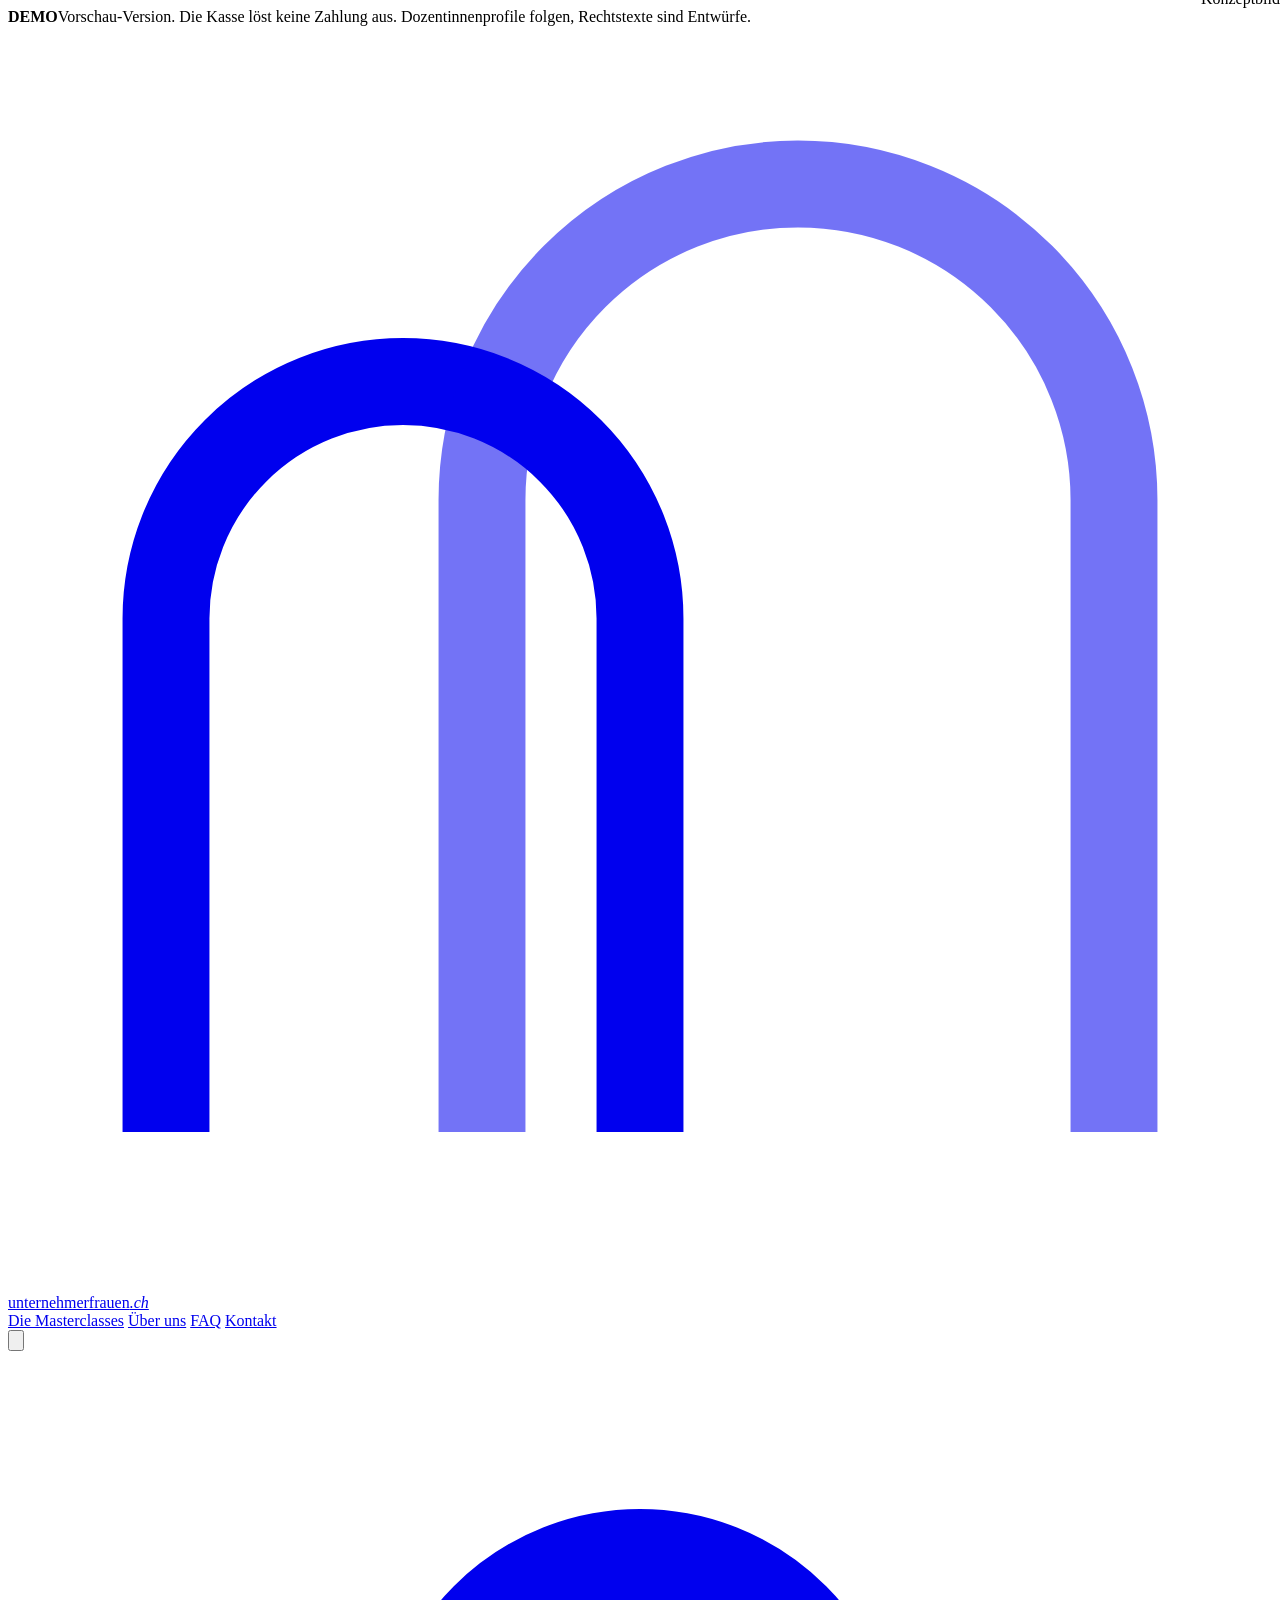
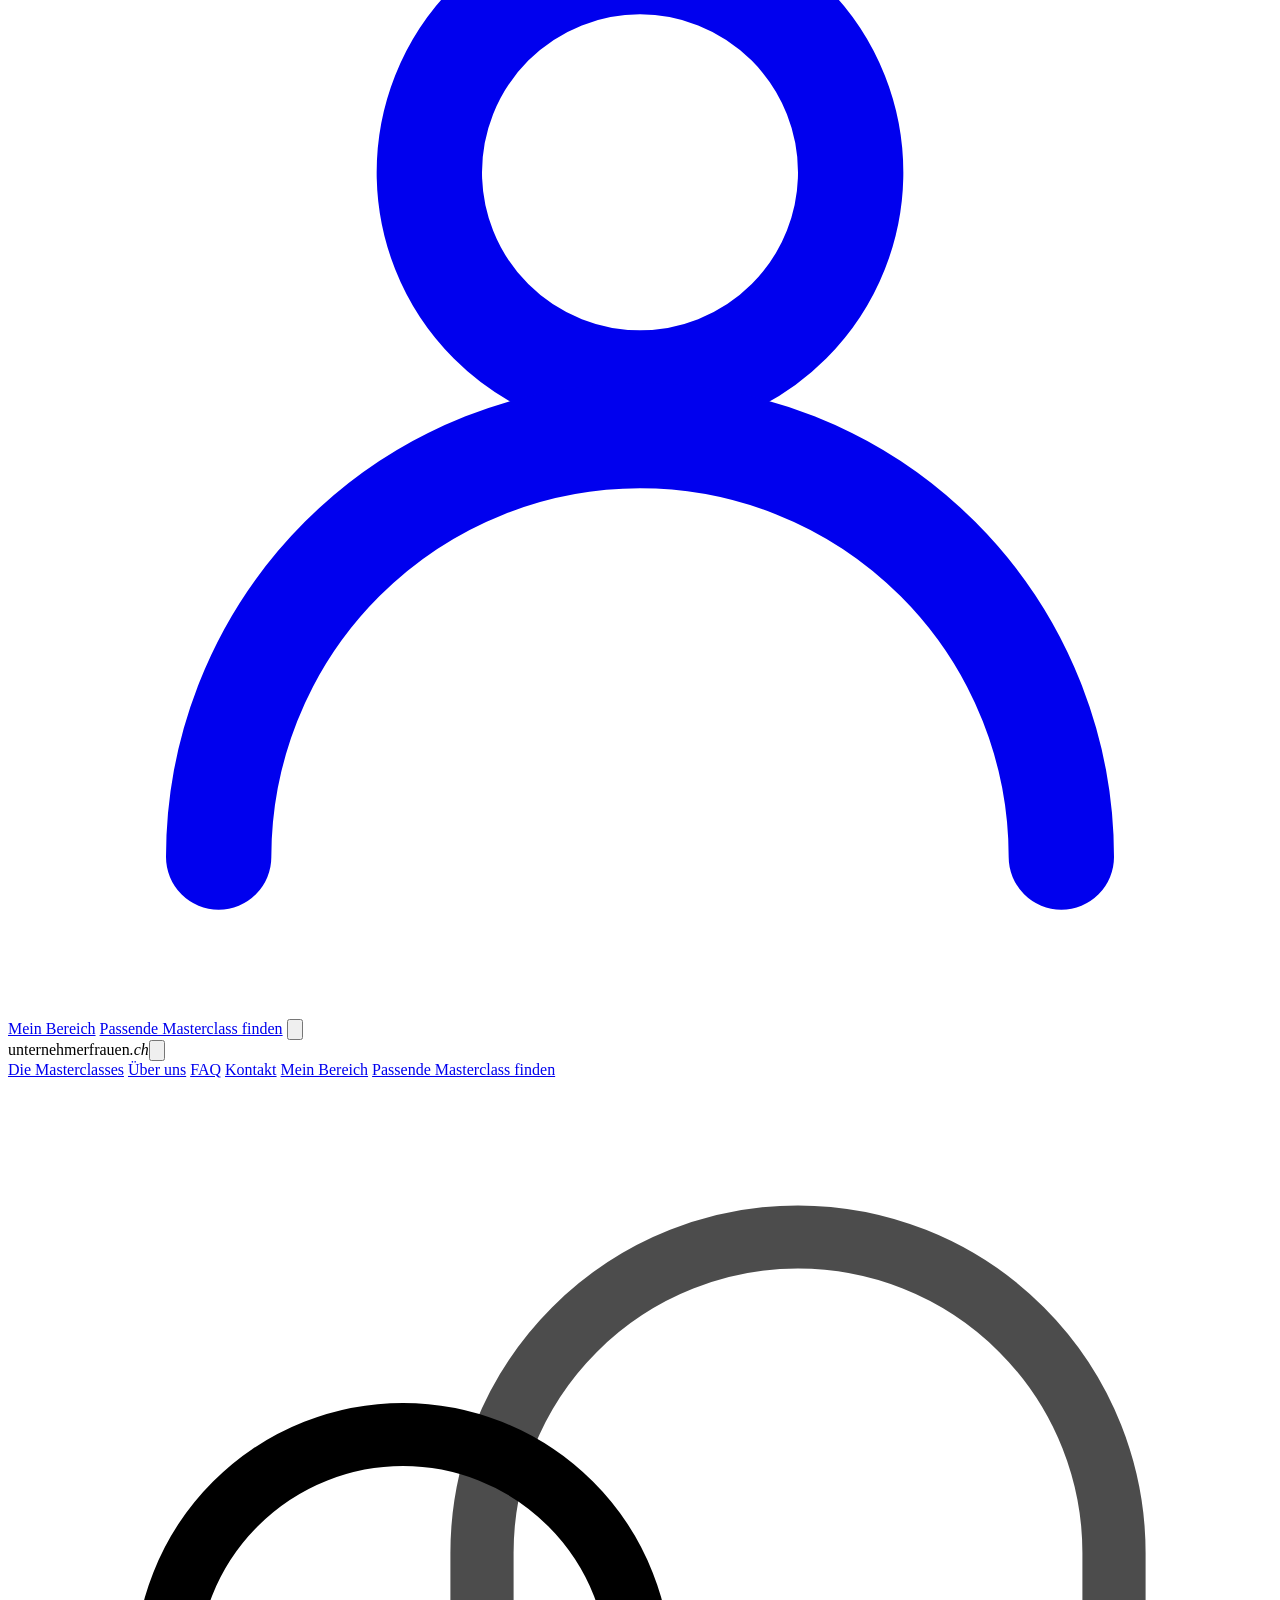
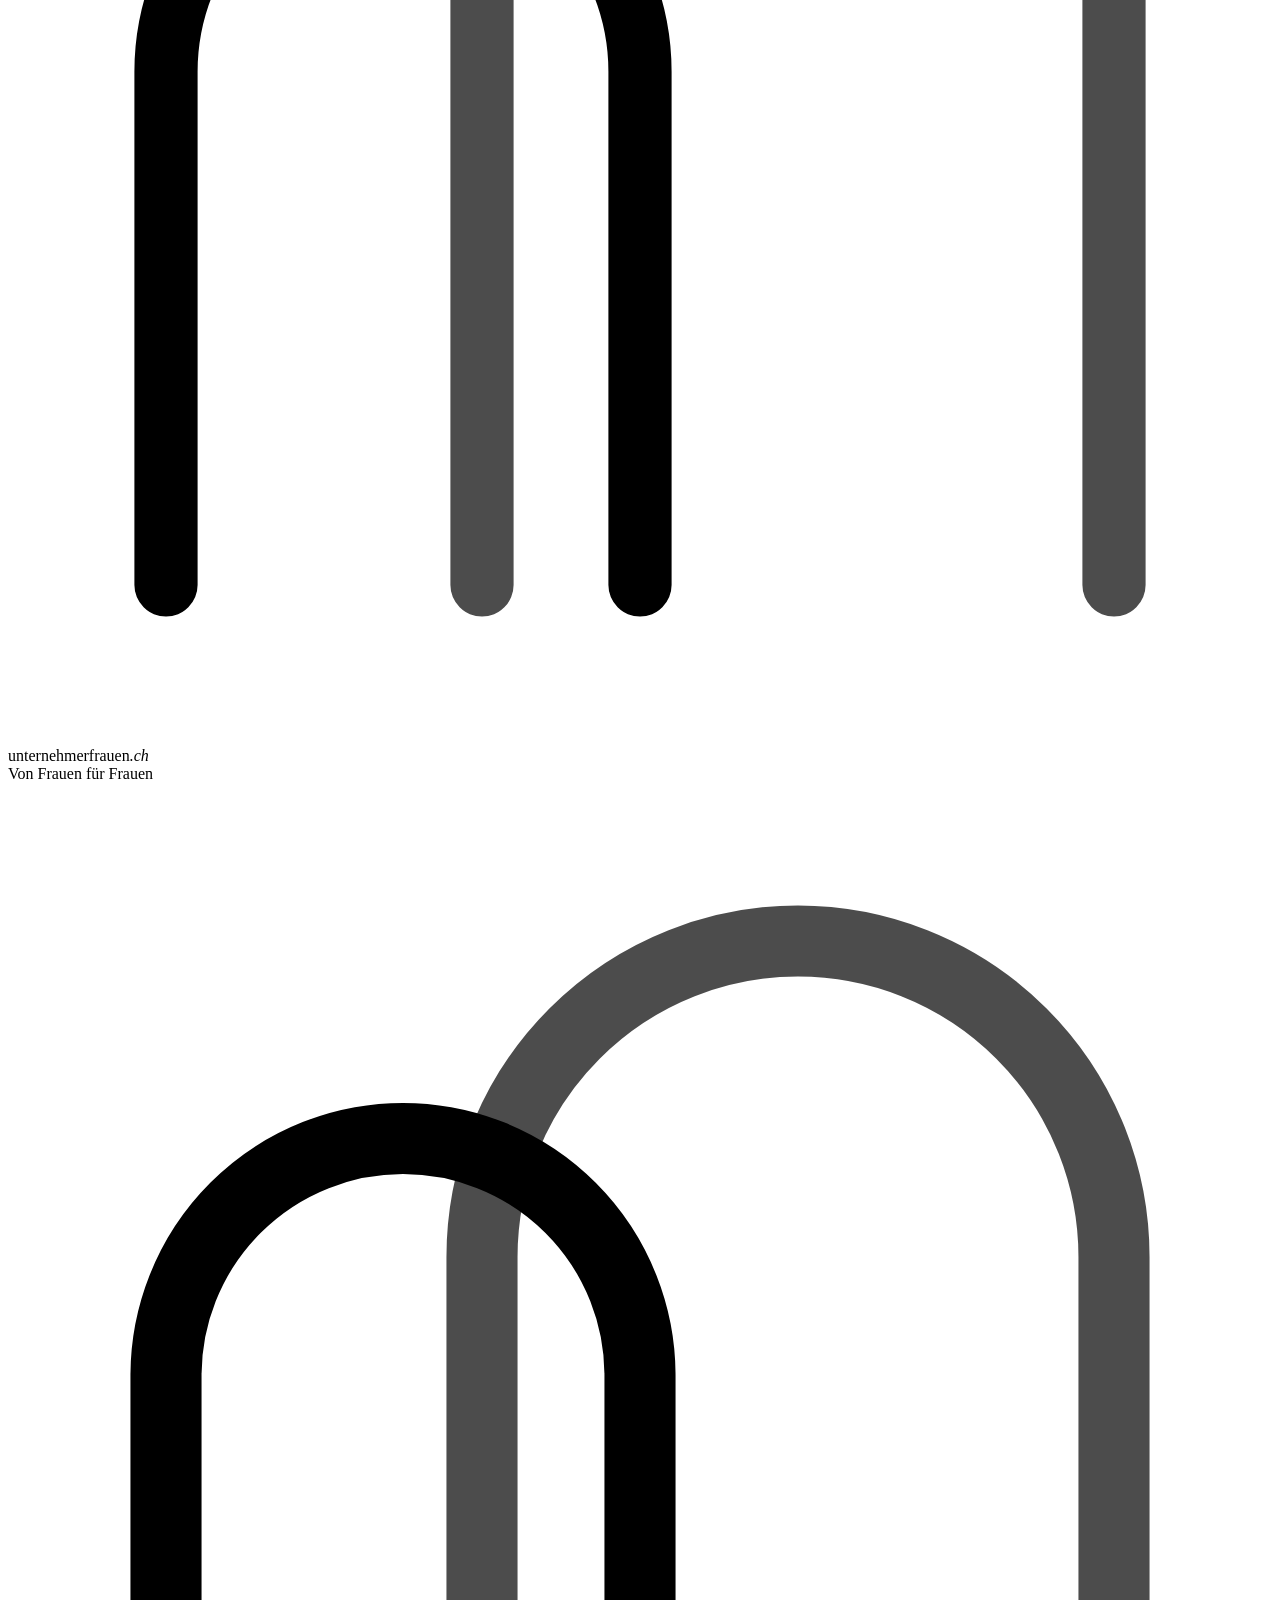
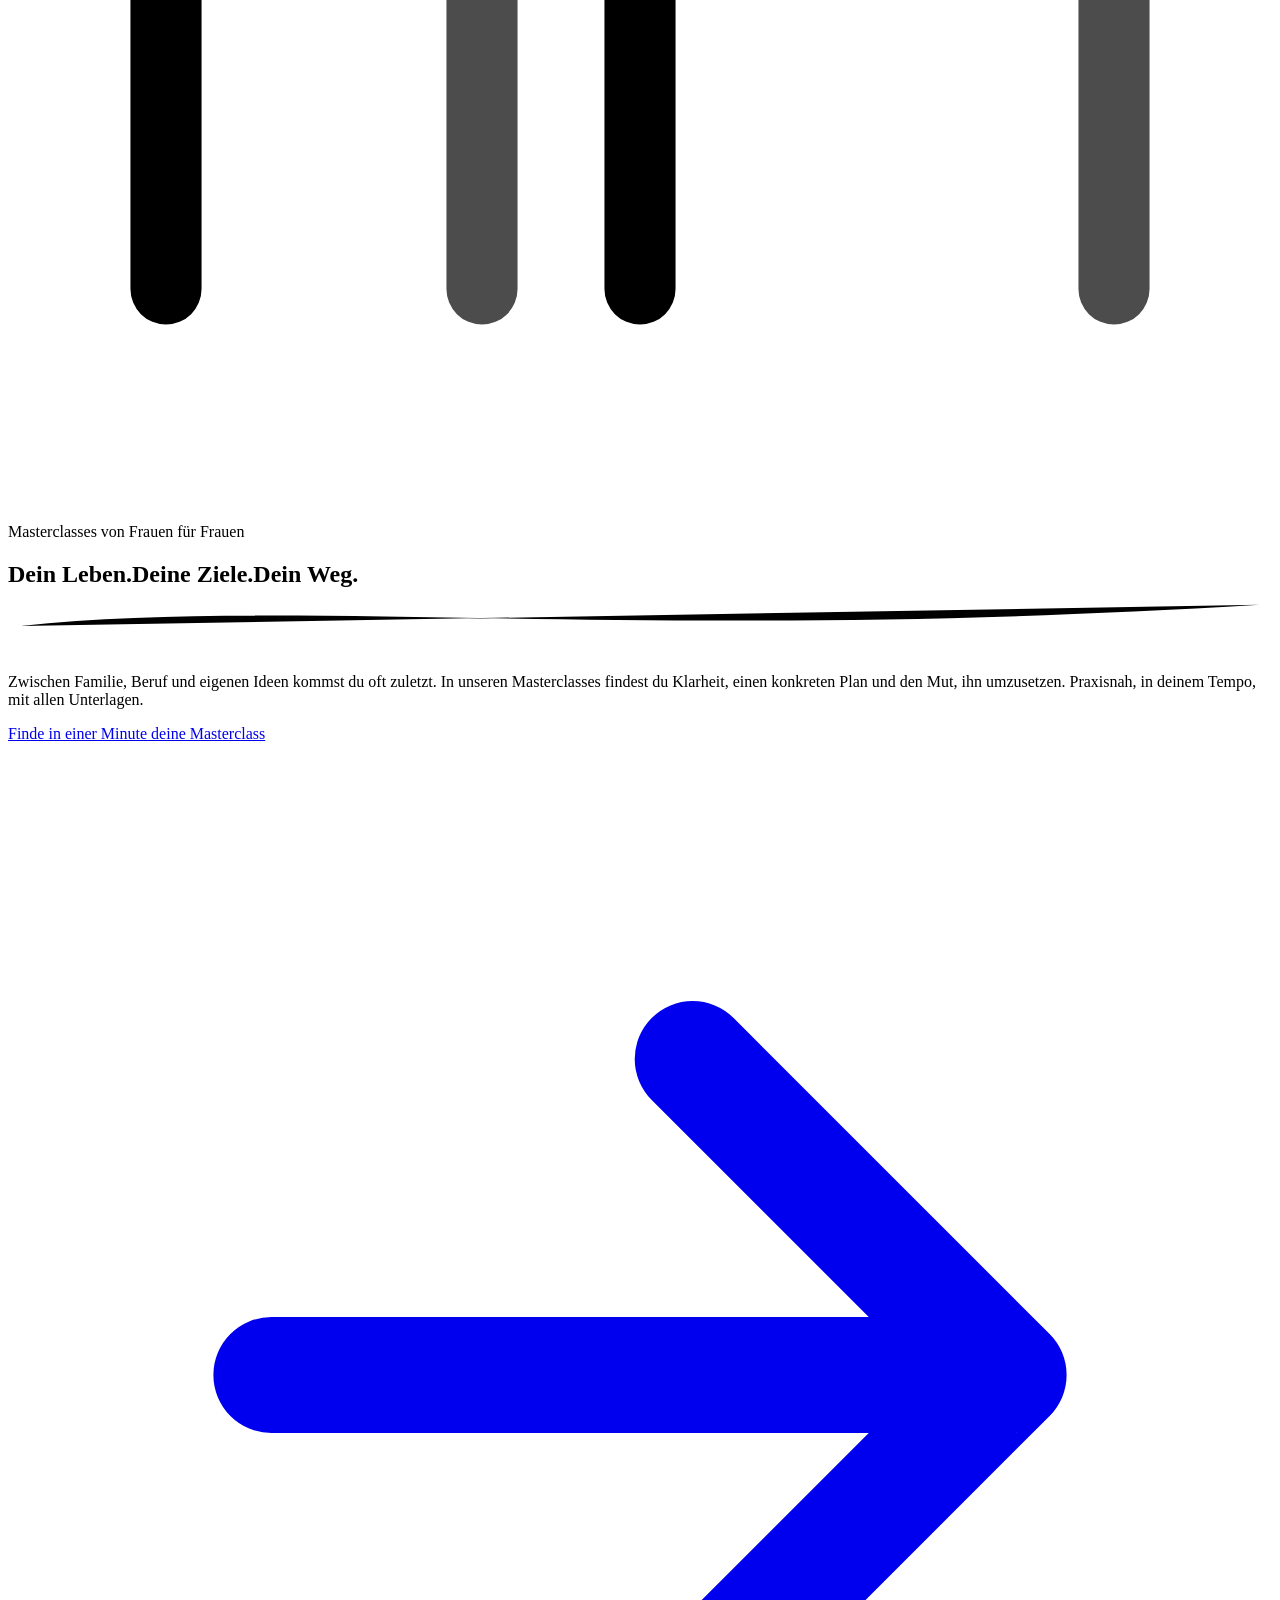
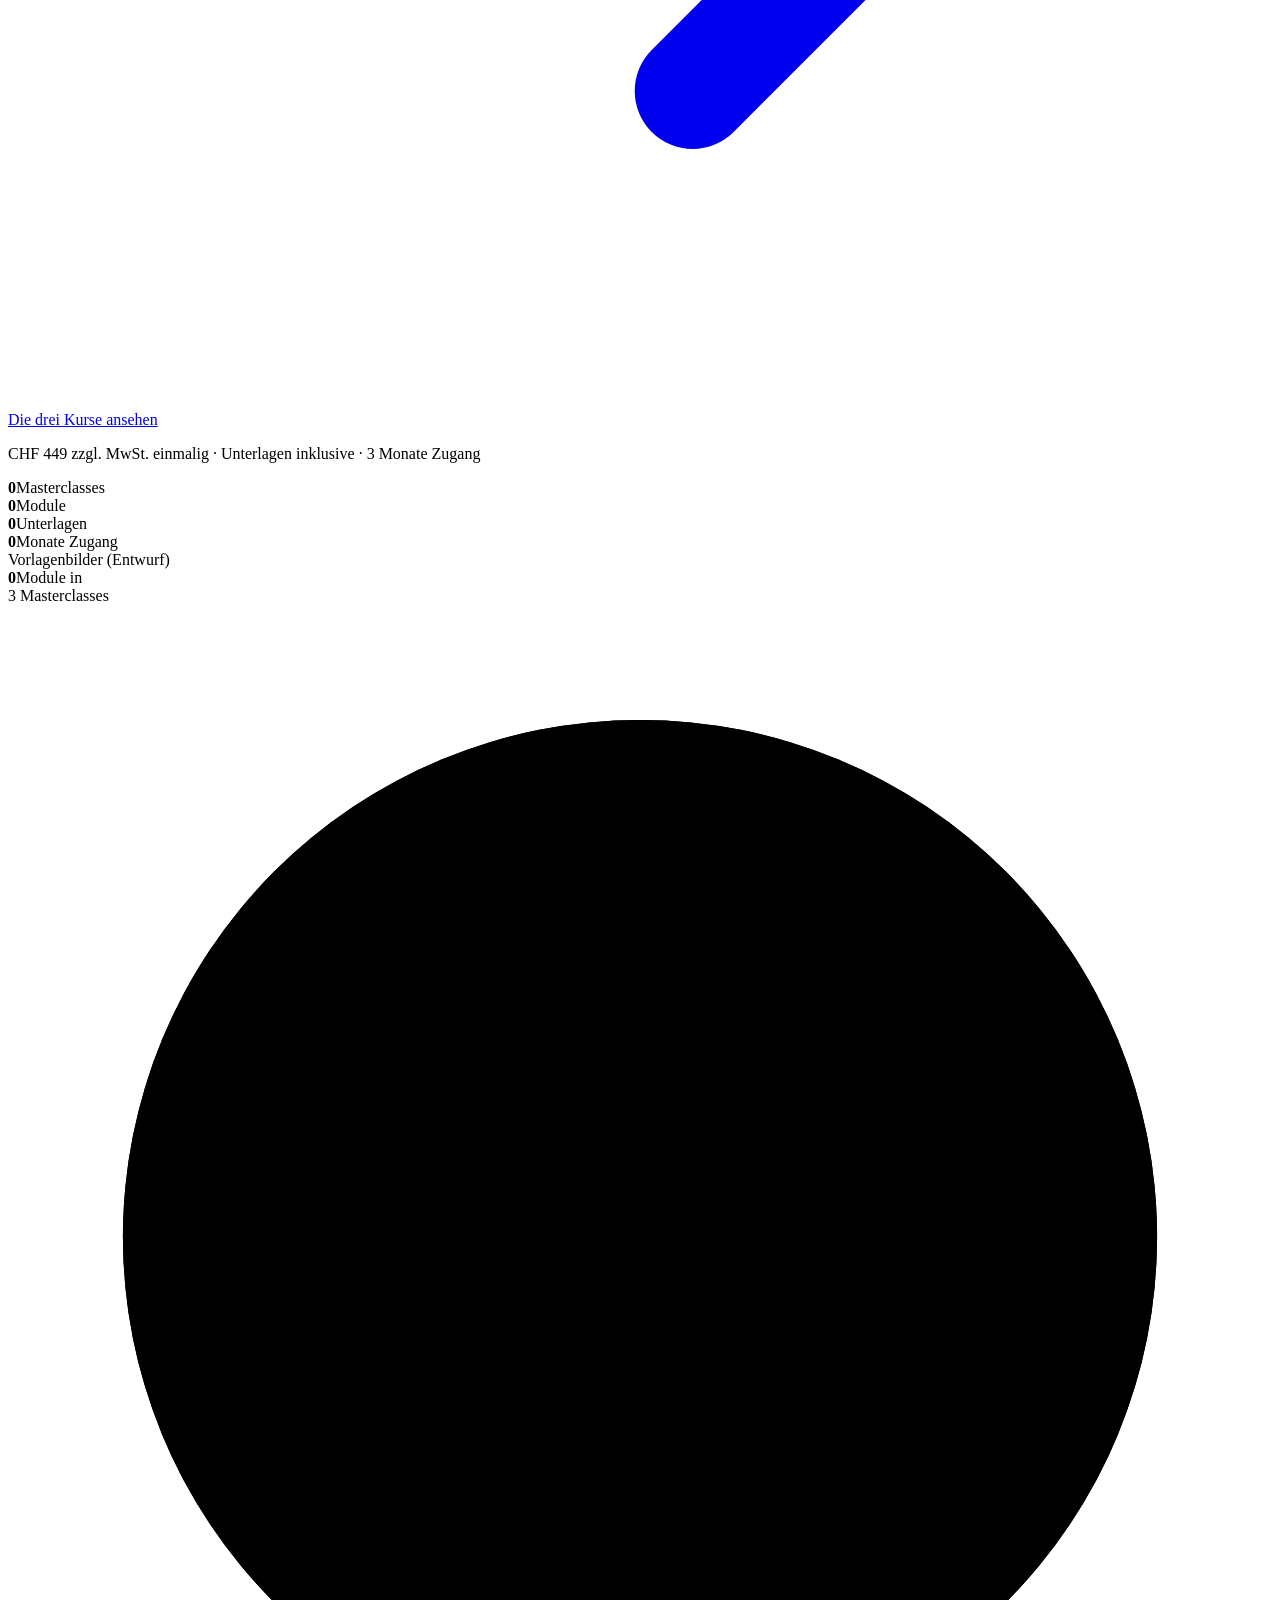
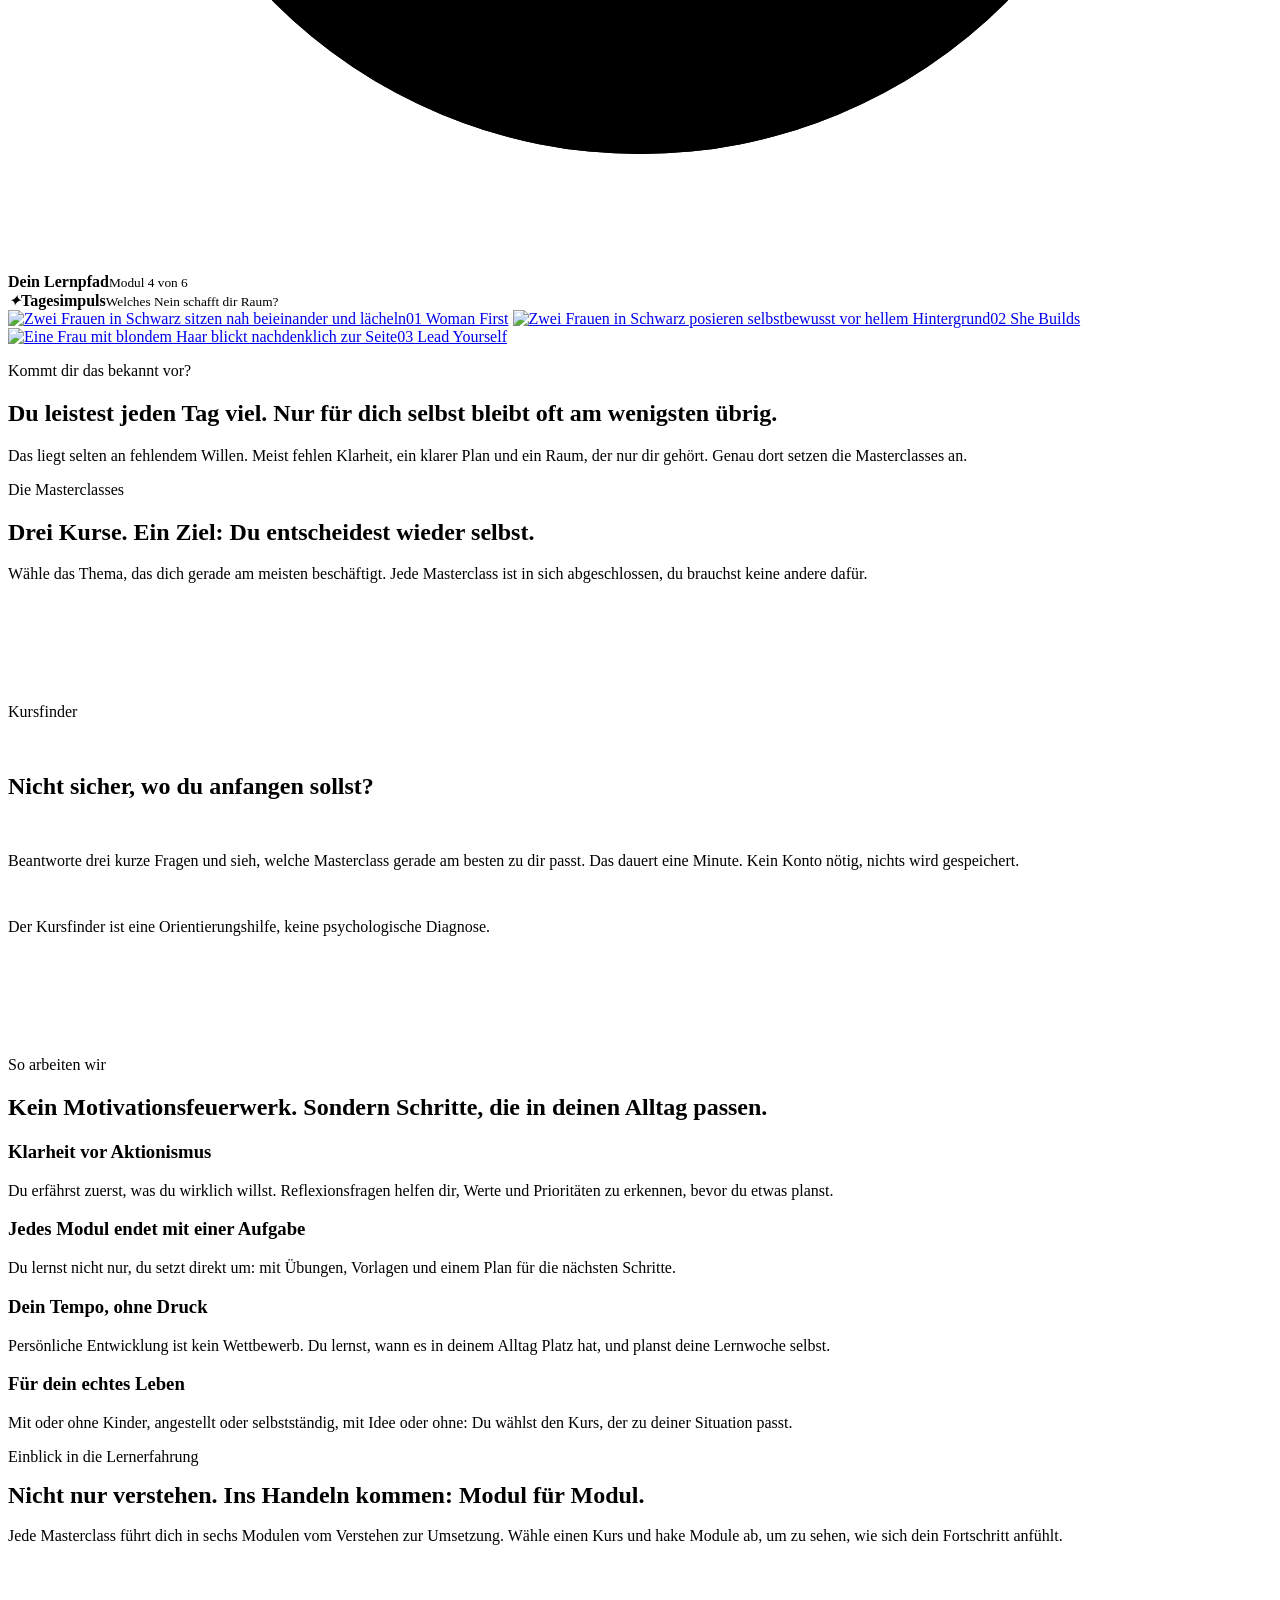
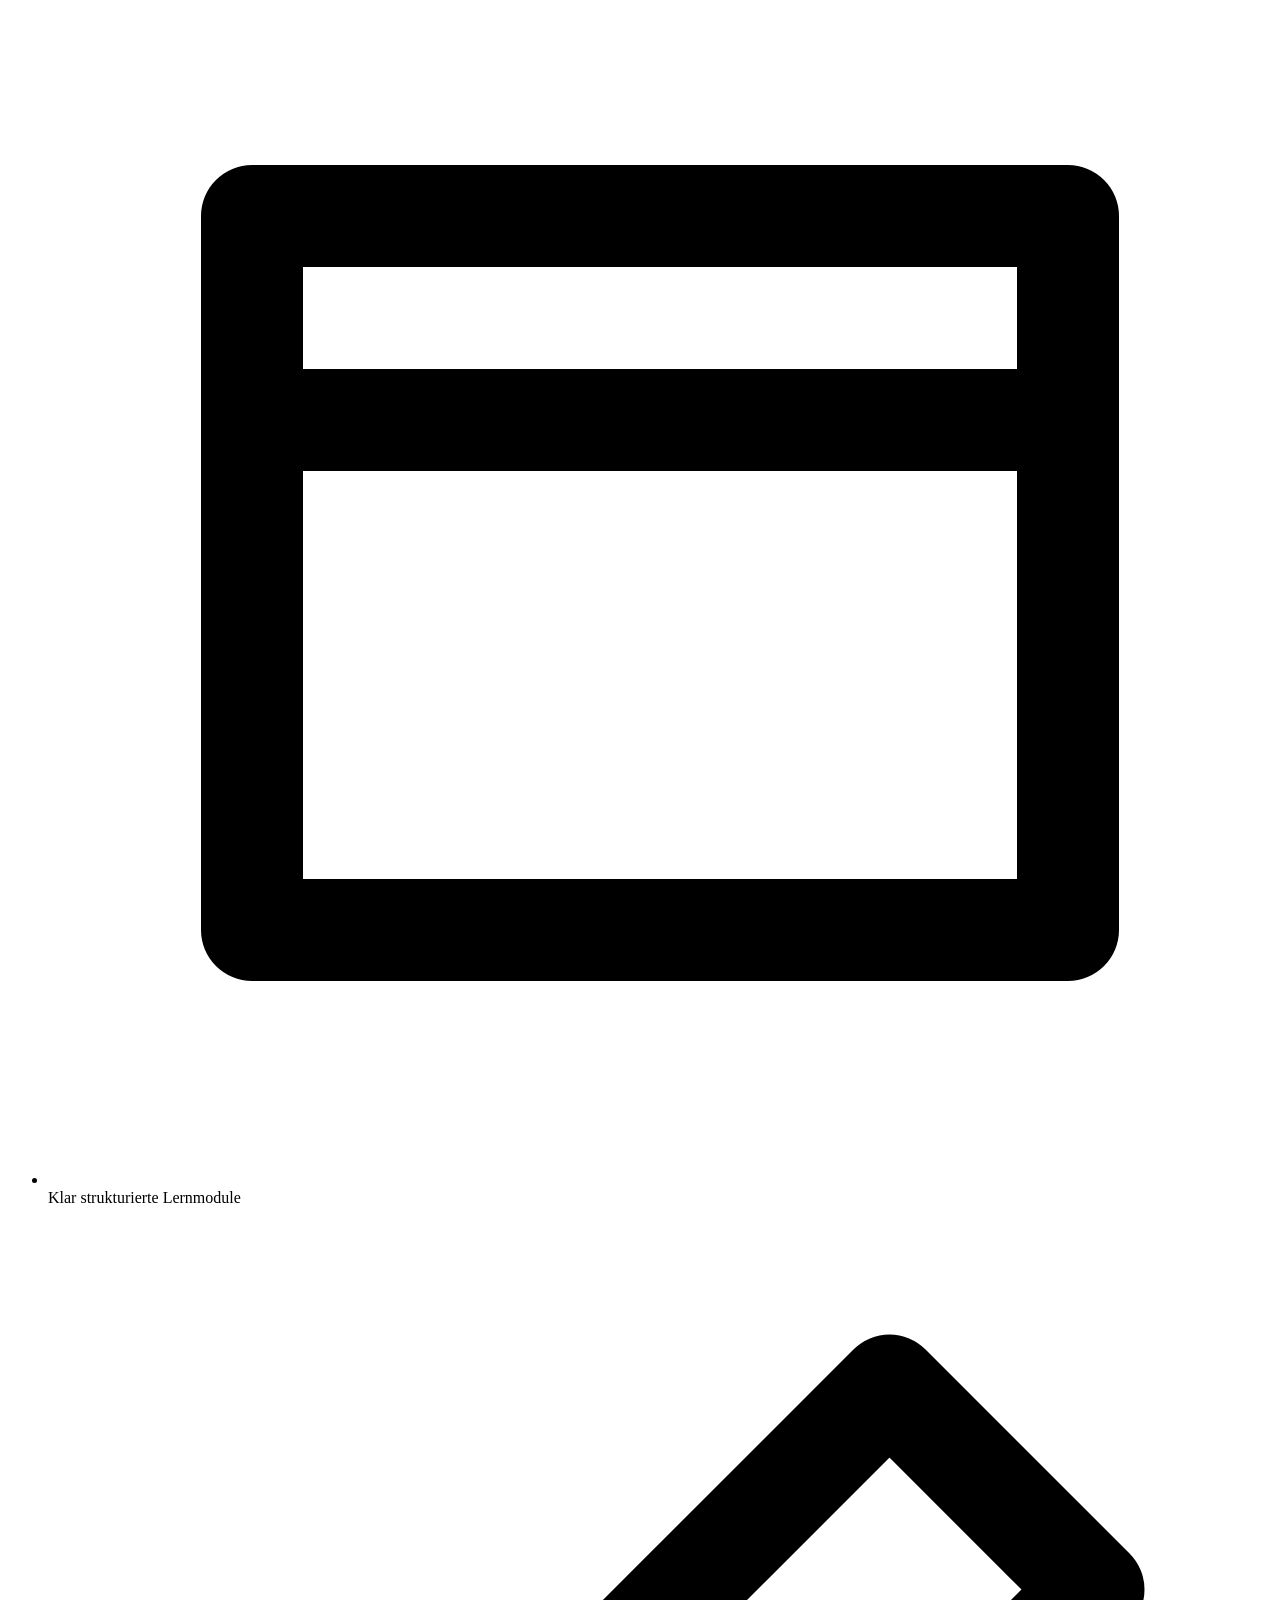
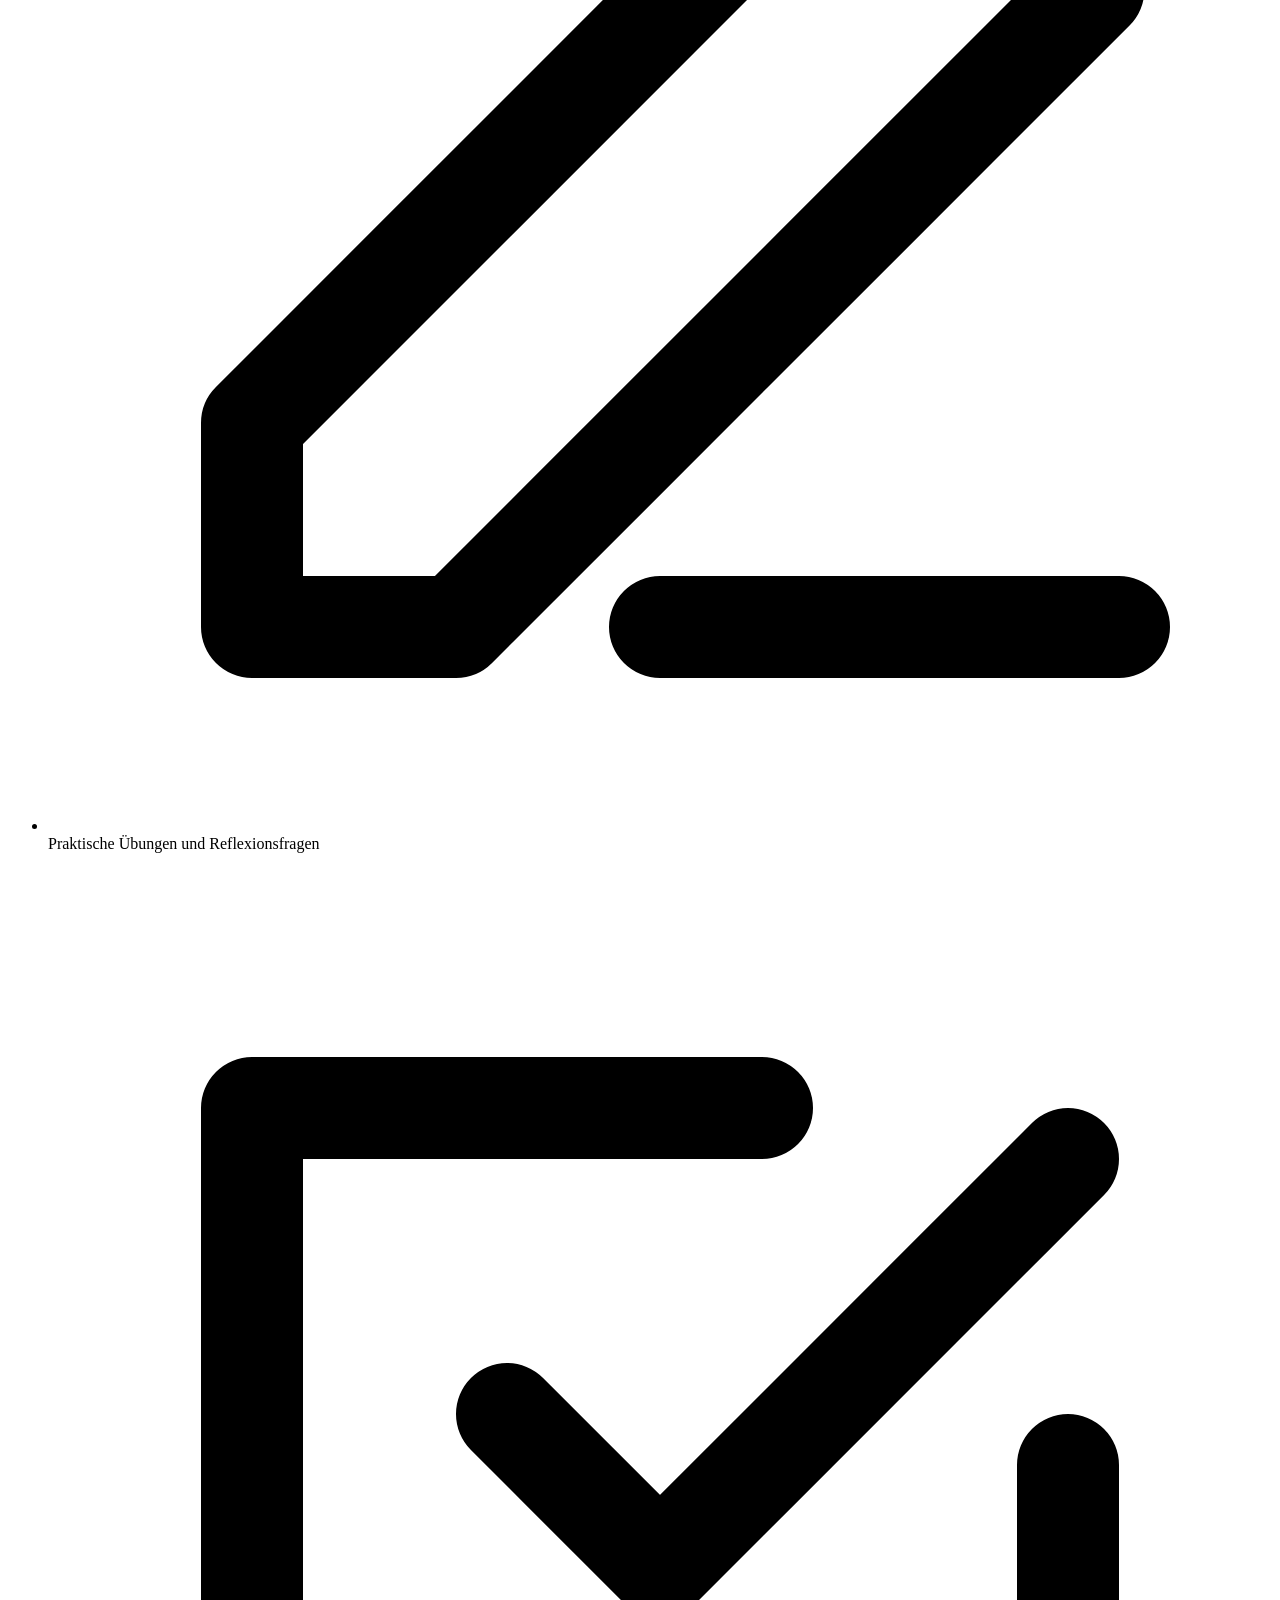
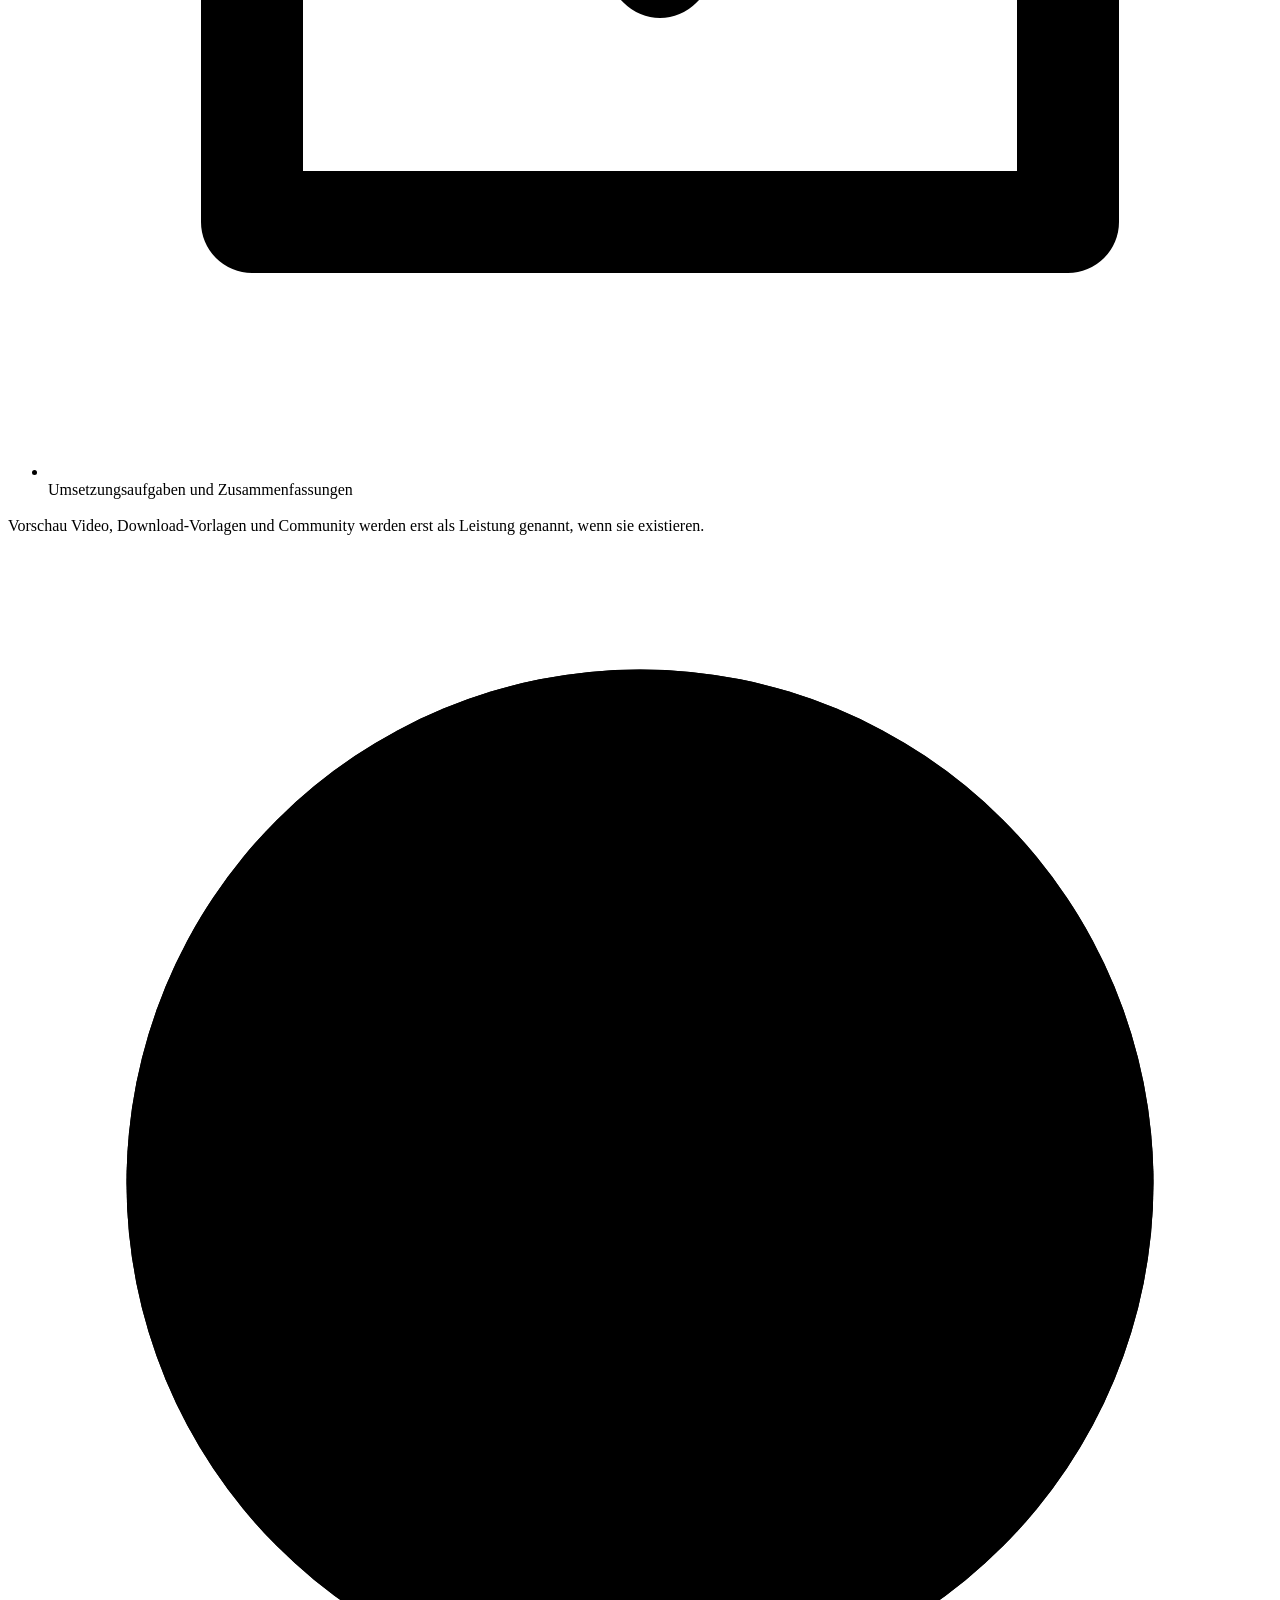
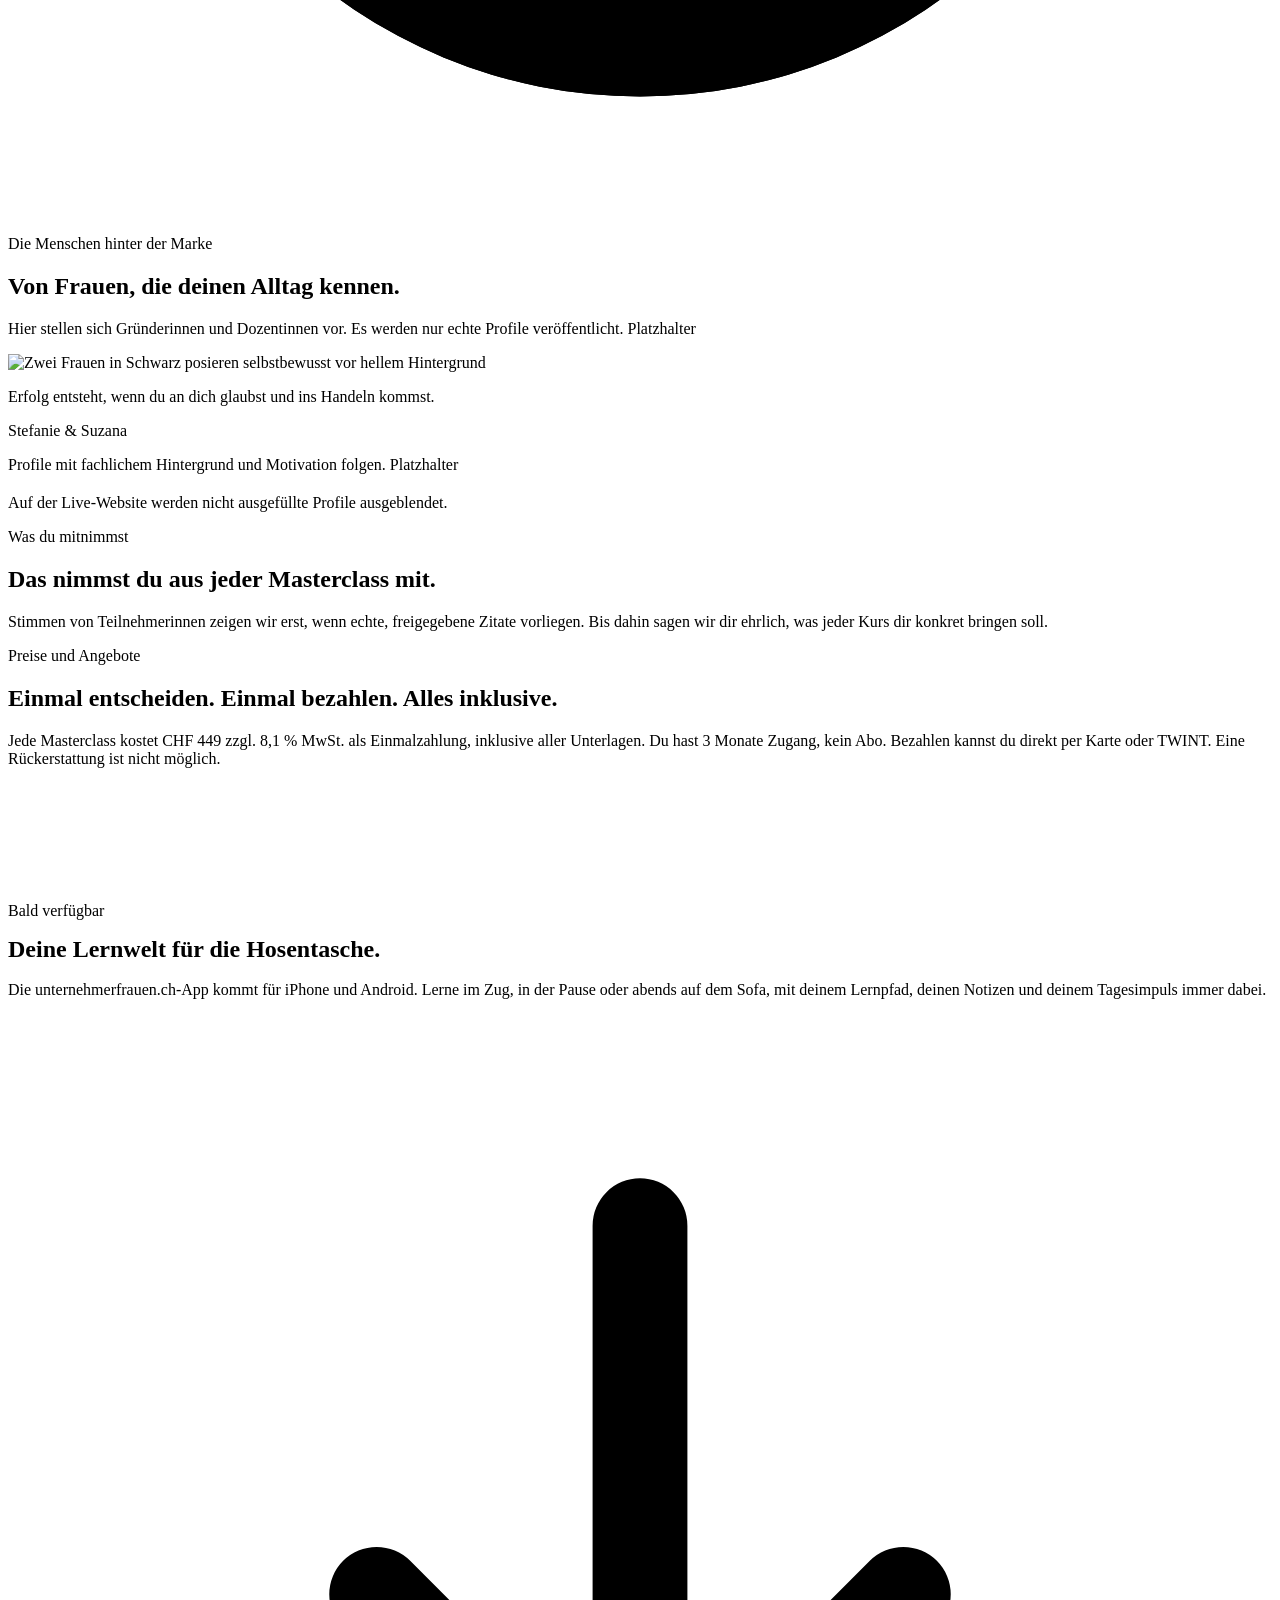
==== index.html @ 68c12780 "Add files via upload" ====
<!doctype html>
<html lang="de-CH">
<head>
<meta charset="utf-8">
<meta name="viewport" content="width=device-width,initial-scale=1,viewport-fit=cover">
<title>unternehmerfrauen.ch</title>
<meta name="description" content="Masterclasses von Frauen für Frauen: Woman First, She Builds und Lead Yourself. Klarheit, ein konkreter Plan und Umsetzung in deinem Tempo. CHF 449 zzgl. MwSt., inklusive Unterlagen.">
<link rel="canonical" href="https://unternehmerfrauen.ch/">
<meta property="og:type" content="website">
<meta property="og:locale" content="de_CH">
<meta property="og:title" content="unternehmerfrauen.ch: Masterclasses von Frauen für Frauen">
<meta property="og:description" content="Dein Leben. Deine Ziele. Dein Weg. Drei Masterclasses mit Übungen, Vorlagen und Lernplan.">
<meta property="og:url" content="https://unternehmerfrauen.ch/">
<meta name="theme-color" content="#0F3D35">
<link rel="icon" href="favicon.svg" type="image/svg+xml">
<link rel="preload" href="fonts/hanken-grotesk-latin-wght-normal.woff2" as="font" type="font/woff2" crossorigin>
<link rel="preload" href="fonts/playfair-display-latin-wght-normal.woff2" as="font" type="font/woff2" crossorigin>
<link rel="stylesheet" href="css/fonts.css">
<link rel="stylesheet" href="css/style.css">
</head>
<body>
<div class="progress" id="prog" aria-hidden="true"></div>
<div class="demo-bar"><div class="wrap"><b>DEMO</b><span>Vorschau-Version. Die Kasse löst keine Zahlung aus. Dozentinnenprofile folgen, Rechtstexte sind Entwürfe.</span></div></div>

<header class="top" id="top">
  <div class="wrap bar">
    <a class="logo" href="#" aria-label="unternehmerfrauen.ch, zur Startseite">
      <svg viewBox="0 0 32 32" fill="none" stroke="currentColor" stroke-width="2.2" aria-hidden="true"><path d="M4 28V15a6 6 0 0 1 12 0v13"/><path d="M12 28V12a8 8 0 0 1 16 0v16" opacity=".55"/></svg>
      <span class="wm2">unternehmerfrauen<i>.ch</i></span>
    </a>
    <nav class="main" aria-label="Hauptnavigation">
      <a href="#masterclasses">Die Masterclasses</a>
      <a href="#ueber-uns">Über uns</a>
      <a href="#faq">FAQ</a>
      <a href="#kontakt">Kontakt</a>
    </nav>
    <button class="icon-btn" id="themeBtn" type="button" aria-label="Farbschema wechseln"><svg viewBox="0 0 24 24" fill="none" stroke="currentColor" stroke-width="2" stroke-linecap="round"><path d="M21 12.8A9 9 0 1 1 11.2 3a7 7 0 0 0 9.8 9.8z"/></svg></button>
    <a class="btn ghost sm dash-link" href="#dashboard" aria-label="Mein Bereich, zum Dashboard"><svg viewBox="0 0 24 24" fill="none" stroke="currentColor" stroke-width="2" stroke-linecap="round" stroke-linejoin="round" aria-hidden="true"><circle cx="12" cy="8" r="4"/><path d="M4 21a8 8 0 0 1 16 0"/></svg><span>Mein Bereich</span></a>
    <a class="btn sm cta-head" href="#kursfinder" data-track="header_cta_click">Passende Masterclass finden</a>
    <button class="icon-btn burger" id="burger" type="button" aria-label="Menü öffnen" aria-expanded="false" aria-controls="drawer"><svg viewBox="0 0 24 24" fill="none" stroke="currentColor" stroke-width="2" stroke-linecap="round"><path d="M4 8h16M4 16h16"/></svg></button>
  </div>
</header>

<div class="drawer" id="drawer" role="dialog" aria-modal="true" aria-label="Menü">
  <div class="row"><span class="logo" style="margin:0"><span class="wm2">unternehmerfrauen<i>.ch</i></span></span><button class="icon-btn" id="closeDrawer" type="button" aria-label="Menü schliessen"><svg viewBox="0 0 24 24" fill="none" stroke="currentColor" stroke-width="2" stroke-linecap="round"><path d="M6 6l12 12M18 6L6 18"/></svg></button></div>
  <a class="l" href="#masterclasses">Die Masterclasses</a>
  <a class="l" href="#ueber-uns">Über uns</a>
  <a class="l" href="#faq">FAQ</a>
  <a class="l" href="#kontakt">Kontakt</a>
  <a class="l" href="#dashboard">Mein Bereich</a>
  <a class="btn" style="margin-top:20px" href="#kursfinder">Passende Masterclass finden</a>
</div>

<div class="intro" id="intro" aria-hidden="true"><div class="ib"><svg viewBox="0 0 32 32" fill="none" stroke="currentColor" stroke-width="1.6" stroke-linecap="round"><path d="M4 28V15a6 6 0 0 1 12 0v13"/><path d="M12 28V12a8 8 0 0 1 16 0v16" opacity=".7"/></svg><div class="wm">unternehmerfrauen<i>.ch</i></div><div class="ln"></div><div class="sub">Von Frauen für Frauen</div></div></div>
<script src="js/boot.js"></script>
<div class="curtain rst" id="curtain" aria-hidden="true"><svg viewBox="0 0 32 32" fill="none" stroke="currentColor" stroke-width="1.8" stroke-linecap="round"><path d="M4 28V15a6 6 0 0 1 12 0v13"/><path d="M12 28V12a8 8 0 0 1 16 0v16" opacity=".7"/></svg></div>
<main id="home">
  <section id="phead" hidden style="padding-block:clamp(28px,5vw,56px) 0"><div class="wrap"><p class="crumbs"><a href="#">Start</a> / <span id="pheadC"></span></p><h1 id="pheadT" class="phh"></h1><p class="lead" id="pheadL" style="margin-top:18px"></p></div></section>
  <section class="hero" style="padding-block-start:clamp(24px,5vw,56px)">
    <div class="blob b1"></div><div class="blob b2"></div>
    <div class="wrap hero-grid">
      <div>
        <p class="eyebrow fade">Masterclasses von Frauen für Frauen</p>
        <h1><span class="ln"><span>Dein Leben.</span></span><span class="ln"><span>Deine Ziele.</span></span><span class="ln"><span>Dein Weg.<svg class="uline" viewBox="0 0 300 14" preserveAspectRatio="none" aria-hidden="true"><path d="M3 9C70 2 150 13 297 4"/></svg></span></span></h1>
        <p class="lead fade d2">Zwischen Familie, Beruf und eigenen Ideen kommst du oft zuletzt. In unseren Masterclasses findest du Klarheit, einen konkreten Plan und den Mut, ihn umzusetzen. Praxisnah, in deinem Tempo, mit allen Unterlagen.</p>
        <div class="cta-row fade d2">
          <a class="btn" href="#kursfinder" data-track="hero_cta_click">Finde in einer Minute deine Masterclass <svg viewBox="0 0 24 24" fill="none" stroke="currentColor" stroke-width="2.2" stroke-linecap="round" stroke-linejoin="round"><path d="M5 12h14M13 6l6 6-6 6"/></svg></a>
          <a class="btn ghost" href="#masterclasses">Die drei Kurse ansehen</a>
        </div>
        <p class="trust fade d2"><i></i>CHF 449 zzgl. MwSt. einmalig · Unterlagen inklusive · 3 Monate Zugang</p>
        <div class="hstats fade d3" id="hstats" role="list"><div role="listitem"><b data-hs="c">0</b><span>Masterclasses</span></div><div role="listitem"><b data-hs="m">0</b><span>Module</span></div><div role="listitem"><b data-hs="u">0</b><span>Unterlagen</span></div><div role="listitem"><b data-hs="z">0</b><span>Monate Zugang</span></div></div>
      </div>
      <div class="hcs" role="group" aria-label="Die drei Masterclasses">
        <span class="ph hnote">Vorlagenbilder (Entwurf)</span>
        <div class="hchip c1" aria-hidden="true"><b data-hc="mods">0</b><span>Module in<br>3 Masterclasses</span></div>
        <div class="hchip c2" aria-hidden="true"><svg viewBox="0 0 44 44"><circle class="bg" cx="22" cy="22" r="18"/><circle class="fg" cx="22" cy="22" r="18"/></svg><span><b>Dein Lernpfad</b><small>Modul 4 von 6</small></span></div>
        <div class="hchip c3" aria-hidden="true"><i>✦</i><span><b>Tagesimpuls</b><small>Welches Nein schafft dir Raum?</small></span></div>
        <a class="hc h1c float" href="#woman-first" data-par=".05"><img data-img="p.photo" alt="Zwei Frauen in Schwarz sitzen nah beieinander und lächeln" width="505" height="308"><span class="lab">01 Woman First</span></a>
        <a class="hc h2c float" href="#she-builds" data-par=".1"><img data-img="b.photo" alt="Zwei Frauen in Schwarz posieren selbstbewusst vor hellem Hintergrund" width="612" height="488"><span class="lab">02 She Builds</span></a>
        <a class="hc h3c float" href="#lead-yourself" data-par=".02"><img data-img="a.photo" alt="Eine Frau mit blondem Haar blickt nachdenklich zur Seite" width="345" height="400"><span class="lab">03 Lead Yourself</span></a>
      </div>
    </div>
  </section>

  <section class="alt" id="erkennen">
    <div class="wrap">
      <div class="sec-head rv"><p class="eyebrow">Kommt dir das bekannt vor?</p><h2 class="h2">Du leistest jeden Tag viel. Nur für dich selbst bleibt oft am wenigsten übrig.</h2><p class="lead">Das liegt selten an fehlendem Willen. Meist fehlen Klarheit, ein klarer Plan und ein Raum, der nur dir gehört. Genau dort setzen die Masterclasses an.</p></div>
      <div class="grid3 recog" id="recog"></div>
    </div>
  </section>

  <section id="masterclasses">
    <div class="wrap">
      <div class="sec-head rv"><p class="eyebrow">Die Masterclasses</p><h2 class="h2">Drei Kurse. Ein Ziel: Du entscheidest wieder selbst.</h2><p class="lead">Wähle das Thema, das dich gerade am meisten beschäftigt. Jede Masterclass ist in sich abgeschlossen, du brauchst keine andere dafür.</p></div>
      <div class="grid3" id="courseGrid"></div>
    </div>
  </section>

  <section class="alt" id="kursfinder" style="padding-block:clamp(40px,7vw,88px)">
    <div class="wrap">
      <div class="finder rv">
        <div style="display:grid;gap:16px;align-content:start">
          <p class="eyebrow">Kursfinder</p>
          <h2 class="h2">Nicht sicher, wo du anfangen sollst?</h2>
          <p class="lead">Beantworte drei kurze Fragen und sieh, welche Masterclass gerade am besten zu dir passt. Das dauert eine Minute. Kein Konto nötig, nichts wird gespeichert.</p>
          <p class="small-note">Der Kursfinder ist eine Orientierungshilfe, keine psychologische Diagnose.</p>
        </div>
        <div class="fbox" id="fbox" aria-live="polite"></div>
      </div>
    </div>
  </section>

  <section id="warum">
    <div class="wrap">
      <div class="sec-head rv"><p class="eyebrow">So arbeiten wir</p><h2 class="h2">Kein Motivationsfeuerwerk. Sondern Schritte, die in deinen Alltag passen.</h2></div>
      <div class="p4">
        <div class="pr rv" style="--i:0"><span class="k"></span><h3>Klarheit vor Aktionismus</h3><p>Du erfährst zuerst, was du wirklich willst. Reflexionsfragen helfen dir, Werte und Prioritäten zu erkennen, bevor du etwas planst.</p></div>
        <div class="pr rv" style="--i:1"><span class="k"></span><h3>Jedes Modul endet mit einer Aufgabe</h3><p>Du lernst nicht nur, du setzt direkt um: mit Übungen, Vorlagen und einem Plan für die nächsten Schritte.</p></div>
        <div class="pr rv" style="--i:2"><span class="k"></span><h3>Dein Tempo, ohne Druck</h3><p>Persönliche Entwicklung ist kein Wettbewerb. Du lernst, wann es in deinem Alltag Platz hat, und planst deine Lernwoche selbst.</p></div>
        <div class="pr rv" style="--i:3"><span class="k"></span><h3>Für dein echtes Leben</h3><p>Mit oder ohne Kinder, angestellt oder selbstständig, mit Idee oder ohne: Du wählst den Kurs, der zu deiner Situation passt.</p></div>
      </div>
    </div>
  </section>

  <section class="alt" id="lernen">
    <div class="wrap lp">
      <div class="rv">
        <p class="eyebrow">Einblick in die Lernerfahrung</p>
        <h2 class="h2" style="margin:14px 0 18px">Nicht nur verstehen. Ins Handeln kommen: Modul für Modul.</h2>
        <p class="lead">Jede Masterclass führt dich in sechs Modulen vom Verstehen zur Umsetzung. Wähle einen Kurs und hake Module ab, um zu sehen, wie sich dein Fortschritt anfühlt.</p>
        <ul class="formats">
          <li><svg viewBox="0 0 24 24" fill="none" stroke="currentColor" stroke-width="2" stroke-linecap="round" stroke-linejoin="round"><path d="M4 5h16v14H4zM4 9h16"/></svg>Klar strukturierte Lernmodule</li>
          <li><svg viewBox="0 0 24 24" fill="none" stroke="currentColor" stroke-width="2" stroke-linecap="round" stroke-linejoin="round"><path d="M12 20h9M16.5 3.5l4 4L8 20H4v-4z"/></svg>Praktische Übungen und Reflexionsfragen</li>
          <li><svg viewBox="0 0 24 24" fill="none" stroke="currentColor" stroke-width="2" stroke-linecap="round" stroke-linejoin="round"><path d="M9 11l3 3 8-8M20 12v7H4V5h10"/></svg>Umsetzungsaufgaben und Zusammenfassungen</li>
        </ul>
        <p style="margin-top:18px" class="small-note"><span class="ph">Vorschau</span> Video, Download-Vorlagen und Community werden erst als Leistung genannt, wenn sie existieren.</p>
      </div>
      <div class="player rv" style="--i:1">
        <div class="tabs" role="tablist" aria-label="Masterclass für die Vorschau" id="lpTabs"></div>
        <div class="ptop">
          <svg class="ring" viewBox="0 0 64 64" aria-hidden="true"><circle class="bgc" cx="32" cy="32" r="26"/><circle class="fg" id="ringFg" cx="32" cy="32" r="26"/><text id="ringTx" x="32" y="37" text-anchor="middle">0%</text></svg>
          <div><b id="lpTitle" style="font-family:var(--f-display);font-size:22px;font-weight:500"></b><div id="lpCount" style="color:var(--ink2);font-size:14.5px"></div></div>
        </div>
        <ol class="mods" id="lpMods"></ol>
      </div>
    </div>
  </section>

  <section id="ueber-uns">
    <div class="wrap">
      <div class="sec-head rv"><p class="eyebrow">Die Menschen hinter der Marke</p><h2 class="h2">Von Frauen, die deinen Alltag kennen.</h2><p class="lead">Hier stellen sich Gründerinnen und Dozentinnen vor. Es werden nur echte Profile veröffentlicht. <span class="ph">Platzhalter</span></p></div>
      <div class="founders rv"><img data-img="b.photo" alt="Zwei Frauen in Schwarz posieren selbstbewusst vor hellem Hintergrund" width="612" height="488"><div><p class="quote">Erfolg entsteht, wenn du an dich glaubst und ins Handeln kommst.</p><p class="eyebrow" style="margin-top:14px">Stefanie &amp; Suzana</p><p class="small-note" style="color:var(--ink2);margin-top:10px">Profile mit fachlichem Hintergrund und Motivation folgen. <span class="ph">Platzhalter</span></p></div></div>
      <div class="grid3" id="team"></div>
      <p class="small-note rv" style="margin-top:20px;color:var(--ink2)">Auf der Live-Website werden nicht ausgefüllte Profile ausgeblendet.</p>
    </div>
  </section>

  <section class="alt" id="ergebnisse">
    <div class="wrap">
      <div class="sec-head rv"><p class="eyebrow">Was du mitnimmst</p><h2 class="h2">Das nimmst du aus jeder Masterclass mit.</h2><p class="lead">Stimmen von Teilnehmerinnen zeigen wir erst, wenn echte, freigegebene Zitate vorliegen. Bis dahin sagen wir dir ehrlich, was jeder Kurs dir konkret bringen soll.</p></div>
      <div class="grid3" id="goals"></div>
    </div>
  </section>

  <section id="preise">
    <div class="wrap">
      <div class="sec-head rv"><p class="eyebrow">Preise und Angebote</p><h2 class="h2">Einmal entscheiden. Einmal bezahlen. Alles inklusive.</h2><p class="lead">Jede Masterclass kostet CHF 449 zzgl. 8,1 % MwSt. als Einmalzahlung, inklusive aller Unterlagen. Du hast 3 Monate Zugang, kein Abo. Bezahlen kannst du direkt per Karte oder TWINT. Eine Rückerstattung ist nicht möglich.</p></div>
      <div class="grid3" id="pricing"></div>
    </div>
  </section>

  <section class="alt" id="app" style="padding-block:clamp(48px,8vw,104px)">
    <div class="wrap app-grid">
      <div class="rv">
        <p class="eyebrow">Bald verfügbar</p>
        <h2 class="h2" style="margin:14px 0 18px">Deine Lernwelt für die Hosentasche.</h2>
        <p class="lead">Die unternehmerfrauen.ch-App kommt für iPhone und Android. Lerne im Zug, in der Pause oder abends auf dem Sofa, mit deinem Lernpfad, deinen Notizen und deinem Tagesimpuls immer dabei.</p>
        <div class="stores" role="group" aria-label="App-Stores, bald verfügbar">
          <div class="store" aria-disabled="true"><svg viewBox="0 0 24 24" fill="none" stroke="currentColor" stroke-width="1.8" stroke-linecap="round" stroke-linejoin="round" aria-hidden="true"><path d="M12 4v12M7 11l5 5 5-5M5 20h14"/></svg><span><small>Bald im</small><b>App Store</b></span></div>
          <div class="store" aria-disabled="true"><svg viewBox="0 0 24 24" fill="none" stroke="currentColor" stroke-width="1.8" stroke-linecap="round" stroke-linejoin="round" aria-hidden="true"><path d="M12 4v12M7 11l5 5 5-5M5 20h14"/></svg><span><small>Bald bei</small><b>Google Play</b></span></div>
        </div>
        <form id="appForm" class="appform" novalidate>
          <p style="margin:0;font-weight:600">Sag mir Bescheid, wenn die App da ist</p>
          <div class="two-f"><div class="fld"><label for="apName">Vorname</label><input id="apName" autocomplete="given-name"></div><div class="fld"><label for="apMail">E-Mail</label><input id="apMail" type="email" autocomplete="email"></div></div>
          <fieldset class="plat"><legend>Mein Handy</legend><label><input type="checkbox" id="apIos"> iPhone</label><label><input type="checkbox" id="apAnd"> Android</label></fieldset>
          <label class="chk"><input type="checkbox" id="apOk"><span>Ich möchte per E-Mail informiert werden und habe die <a href="#datenschutz">Datenschutzerklärung</a> gelesen.</span></label>
          <div class="err" id="apErr" role="alert" style="color:#B3261E;font-size:14px"></div>
          <div><button class="btn" type="submit">Auf die App-Warteliste</button></div>
          <div class="status" id="apSt" hidden></div>
        </form>
      </div>
      <div class="phones rv" style="--i:1" role="img" aria-label="Zwei Handy-Bildschirme der App: Lernwelt mit Lernpfad und Level sowie der Kursplayer mit Notizen">
        <div class="phone p1"><div class="notch"></div><div class="scr">
          <div class="sb"><span>9:41</span><span>●●● ▮</span></div>
          <div class="ah"><small>Deine Lernwelt</small><b>Hallo.</b></div>
          <div class="acard"><small>Heute dran</small><b>Modul 3: Angebote entwickeln</b><span class="apill">Jetzt lernen</span><span class="chip">+10 Punkte</span></div>
          <div class="alvl"><div class="lr"><small>Level 3</small><b>Gestalterin</b></div><div class="abar"><i style="width:62%"></i></div></div>
          <div class="apath"><i class="d"></i><i class="d"></i><i class="n"></i><i class="n2"></i><i></i><i></i></div>
          <div class="abdg"><span>★ Erster Schritt</span><span>★ Dranbleiberin</span><span class="nb">★ Macherin</span></div>
          <div class="tabs2"><span class="on">Lernwelt</span><span>Kurse</span><span>Notizen</span><span>Erfolge</span></div>
        </div></div>
        <div class="phone p2"><div class="notch"></div><div class="scr">
          <div class="sb"><span>9:41</span><span>●●● ▮</span></div>
          <div class="ah"><small>Woman First · Modul 4</small><b>Setze gesunde Grenzen</b></div>
          <div class="avid"><span class="play"></span><i class="vp"></i></div>
          <div class="anote"><small>Deine Notizen</small><i></i><i></i><i class="s"></i></div>
          <div class="acheck"><span class="bx">✓</span> Umsetzungsschritt erledigt</div>
          <div class="apill big"><span class="t1">Modul abschliessen</span><span class="t2">Abgeschlossen ✓</span></div>
          <div class="tabs2"><span>Lernwelt</span><span class="on">Kurse</span><span>Notizen</span><span>Erfolge</span></div>
        </div></div>
        <span class="ph" style="position:absolute;right:0;top:-10px;z-index:5">Konzeptbild</span>
      </div>
    </div>
  </section>

  <section id="dranbleiben" style="padding-block:clamp(40px,7vw,88px)">
    <div class="wrap">
      <div class="lead-box rv">
        <div><p class="eyebrow" style="color:#D1AE82">Bleib in Verbindung</p><h2 class="h2" style="margin:12px 0 14px">Erfahre als Erste, wann es losgeht.</h2><p class="lead" style="color:inherit">Trag dich ein für Infos zu neuen Masterclasses und kleine Impulse für deinen Alltag. Kein Spam, du kannst dich jederzeit abmelden.</p></div>
        <form id="nlForm" novalidate>
          <div><label for="nlName">Vorname</label><input type="text" id="nlName" autocomplete="given-name"></div>
          <div><label for="nlMail">E-Mail</label><input type="email" id="nlMail" autocomplete="email"></div>
          <label class="chk"><input type="checkbox" id="nlOk"><span>Ich möchte Infos von unternehmerfrauen.ch erhalten und habe die <a href="#datenschutz" style="color:inherit">Datenschutzerklärung</a> gelesen.</span></label>
          <div class="err" id="nlErr" role="alert" style="font-size:14px"></div>
          <div><button class="btn" type="submit">Auf die Liste setzen</button></div>
          <div class="status" id="nlSt" hidden></div>
        </form>
      </div>
    </div>
  </section>

  <section class="alt" id="faq">
    <div class="wrap two">
      <div class="rv"><p class="eyebrow">FAQ</p><h2 class="h2" style="margin:14px 0 18px">Gut, dass du vorher fragst.</h2><p class="lead">Die häufigsten Fragen, ehrlich beantwortet. Was noch von Geschäftsangaben abhängt, ist markiert und wird vor dem Livegang festgelegt.</p></div>
      <div class="acc rv" id="faqList" style="--i:1"></div>
    </div>
  </section>

  <section id="kontakt">
    <div class="wrap contact-grid">
      <div class="rv"><p class="eyebrow">Kontakt</p><h2 class="h2" style="margin:14px 0 18px">Fragen? Schreib uns einfach.</h2><p class="lead">Erzähl uns kurz, was dich beschäftigt, und welche Masterclass dich interessiert. Wir melden uns persönlich bei dir.</p><p class="lead" style="margin-top:14px">Oder schreib direkt an <b style="color:var(--ink)">hi@unternehmerfrauen.ch</b>.</p></div>
      <form class="contact rv" id="cform" novalidate style="--i:1">
        <div class="fld"><label for="cName">Vorname</label><input id="cName" name="name" autocomplete="given-name" required><div class="err" id="eName" role="alert"></div></div>
        <div class="fld"><label for="cMail">E-Mail</label><input id="cMail" name="mail" type="email" autocomplete="email" required><div class="err" id="eMail" role="alert"></div></div>
        <div class="fld"><label for="cCourse">Gewünschte Masterclass (optional)</label><select id="cCourse"><option value="">Noch offen</option></select></div>
        <div class="fld"><label for="cMsg">Anliegen (optional)</label><textarea id="cMsg"></textarea></div>
        <div class="hp" aria-hidden="true"><label>Nicht ausfüllen<input id="cHp" tabindex="-1" autocomplete="off"></label></div>
        <label class="chk"><input type="checkbox" id="cOk"><span>Ich habe die Datenschutzhinweise gelesen. <span class="ph">Text folgt</span></span></label>
        <div class="err" id="eOk" role="alert" style="color:#B3261E;font-size:14px"></div>
        <div><button class="btn" type="submit">Anfrage prüfen</button></div>
        <div class="status" id="cStatus" hidden></div>
      </form>
    </div>
  </section>

  <section class="final">
    <div class="arc"></div><div class="arc b"></div>
    <div class="wrap" style="position:relative">
      <h2 class="rv">Du musst nicht alles auf einmal ändern. Fang bei dir an.</h2>
      <p class="rv">Finde in einer Minute heraus, welche Masterclass dein nächster Schritt sein kann. CHF 449 zzgl. MwSt., alle Unterlagen inklusive.</p>
      <div class="cta-row rv"><a class="btn" href="#kursfinder">Passende Masterclass finden</a><a class="btn ghost" href="#masterclasses">Alle Kurse ansehen</a></div>
    </div>
  </section>
</main>

<main id="course" hidden></main>
<div class="sticky-cta" id="sticky"><b id="stickyT"></b><button class="btn sm" type="button" id="stickyB">Jetzt sichern</button></div>

<footer>
  <div class="wrap">
    <div class="fgrid">
      <div><a class="logo" href="#" style="margin-bottom:12px"><span class="wm2">unternehmerfrauen<i>.ch</i></span></a><p>Digitale Masterclass-Plattform von Frauen für Frauen: persönlich, unternehmerisch und im echten Leben.</p></div>
      <div><h4>Masterclasses</h4><ul id="fLinks"></ul></div>
      <div><h4>Plattform</h4><ul id="fPlat"><li><a href="#masterclasses">Die Masterclasses</a></li><li><a href="#ueber-uns">Über uns</a></li><li><a href="#faq">FAQ</a></li><li><a href="#kontakt">Kontakt</a></li><li><a href="#dashboard">Mein Bereich (Demo)</a></li><li><a href="#app">App (bald)</a></li><li><a href="app.html">Member-App &amp; Admin (Prototyp)</a></li></ul></div>
      <div><h4>Rechtliches</h4><ul><li><a href="#impressum">Impressum</a></li><li><a href="#datenschutz">Datenschutz <span class="ph keep">Entwurf</span></a></li><li><a href="#agb">AGB <span class="ph keep">Entwurf</span></a></li></ul></div>
    </div>
    <p class="legal"><b style="color:var(--ink)">Millennium Diamond Consciousness, Martino</b> (Einzelfirma) · Riedstrasse 13b, 8832 Wollerau · UID CHE-175.104.204 · hi@unternehmerfrauen.ch<br>Demo ohne Tracking: Es werden keine Cookies gesetzt und keine Daten übertragen, daher zeigt diese Vorschau keinen Cookie-Banner. Rechtstexte sind vor Livegang für den tatsächlichen Betreiber zu prüfen. © Unternehmerfrauen.ch (Demo)</p>
  </div>
</footer>
<div class="toast" id="toast" role="status"></div>

<script src="js/config.js"></script>
<script src="js/app.js"></script>
</body>
</html>
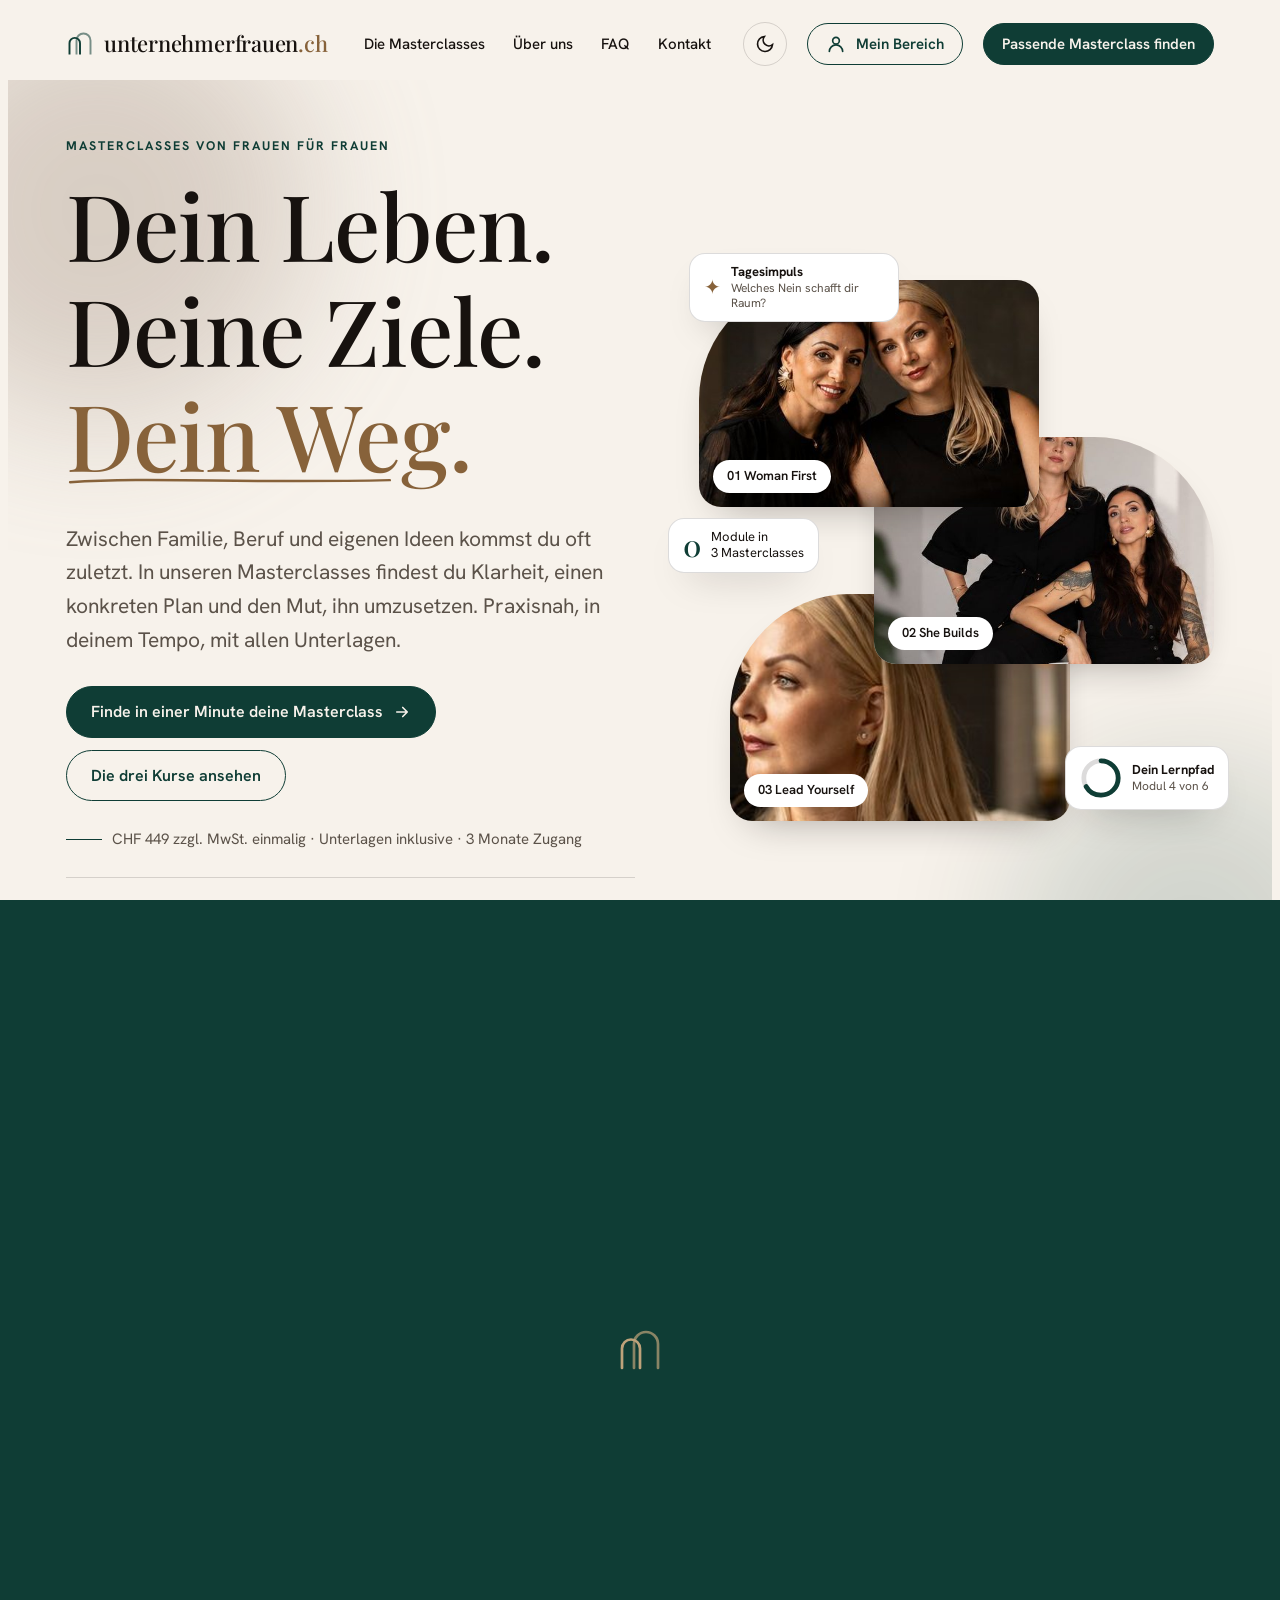
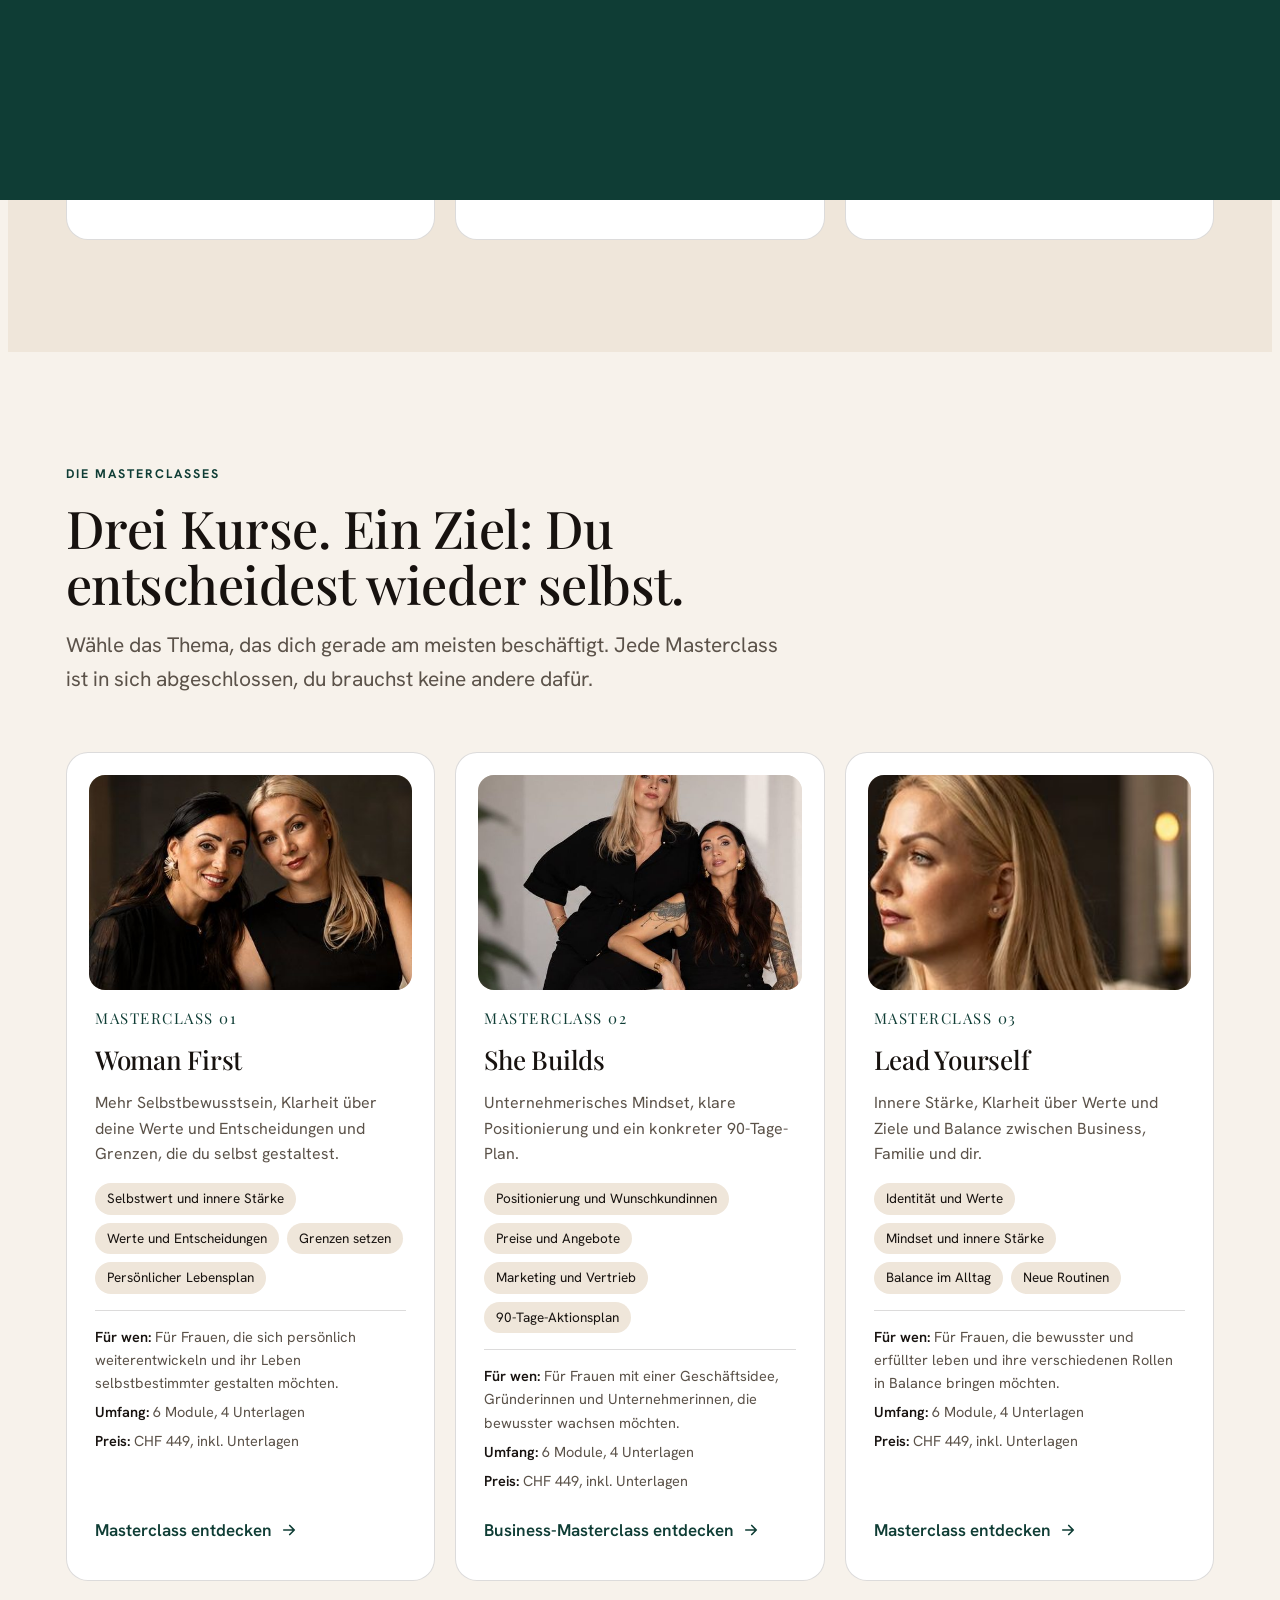
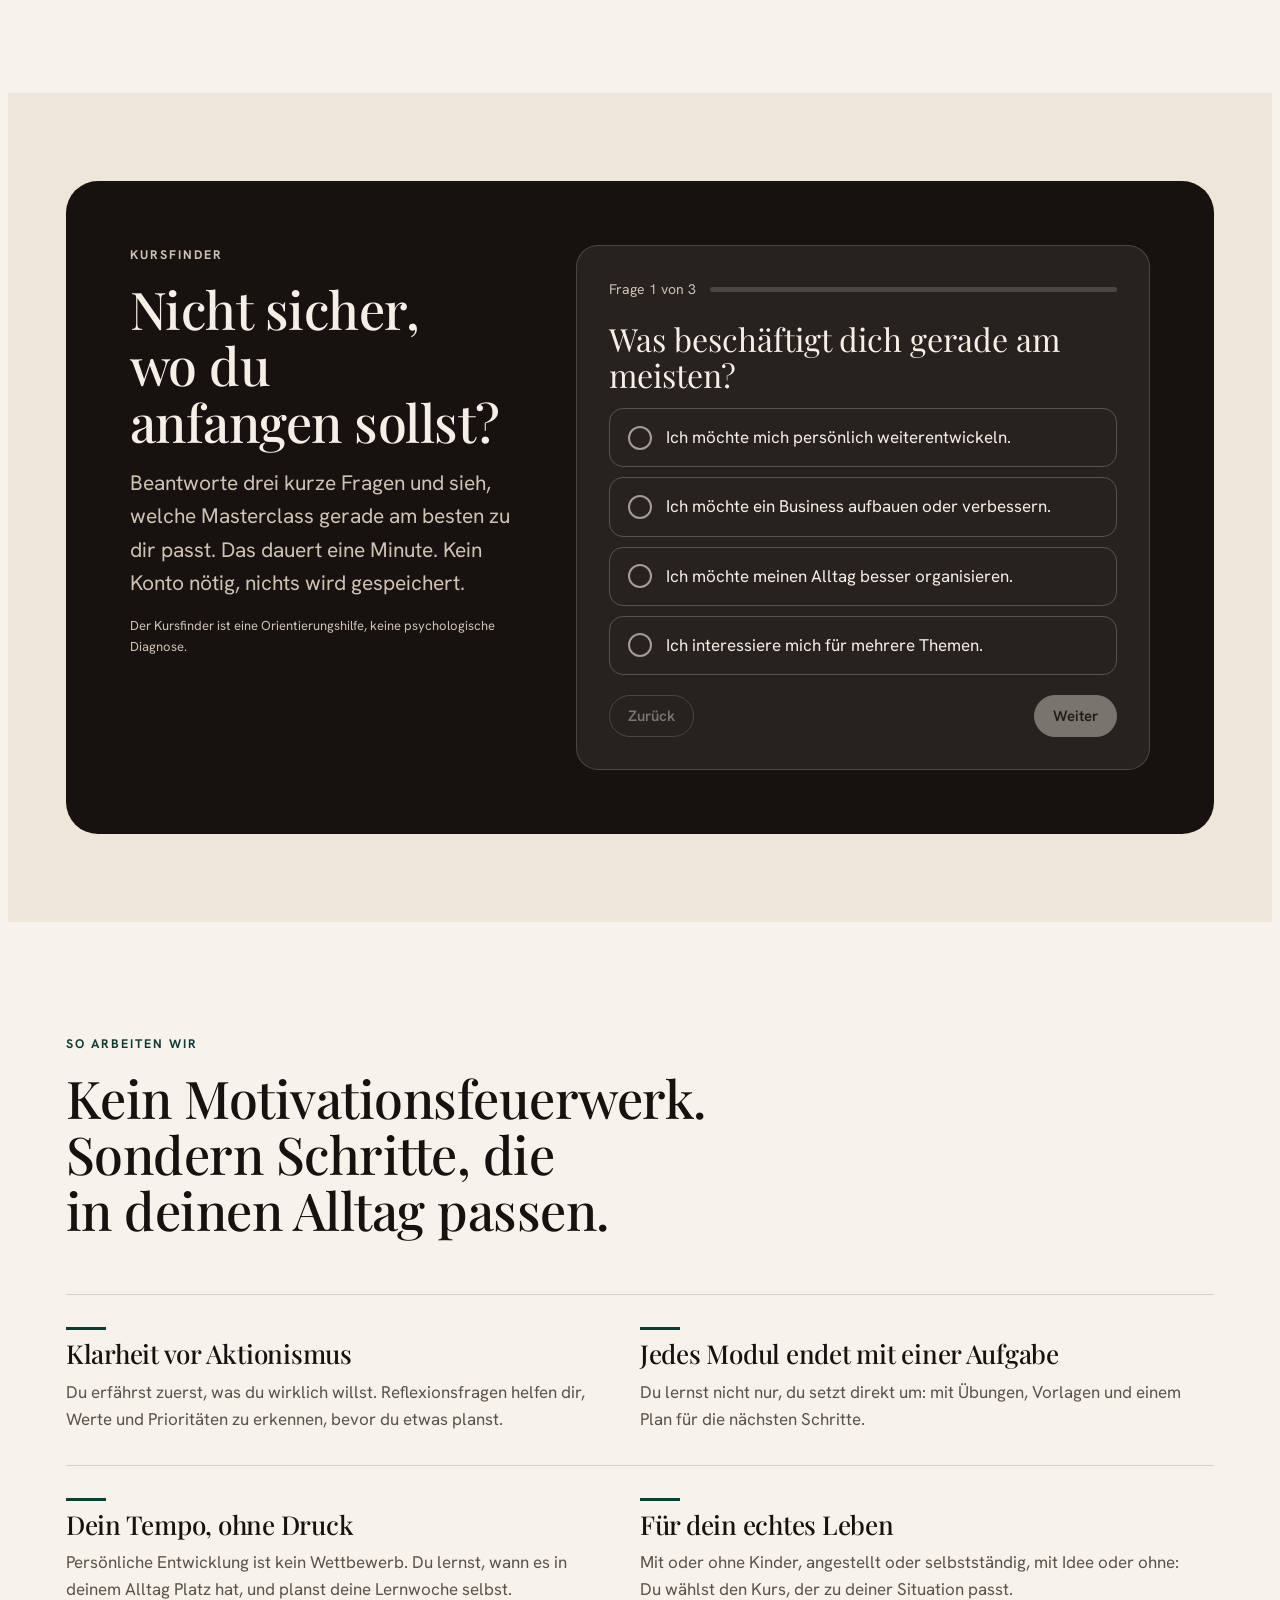
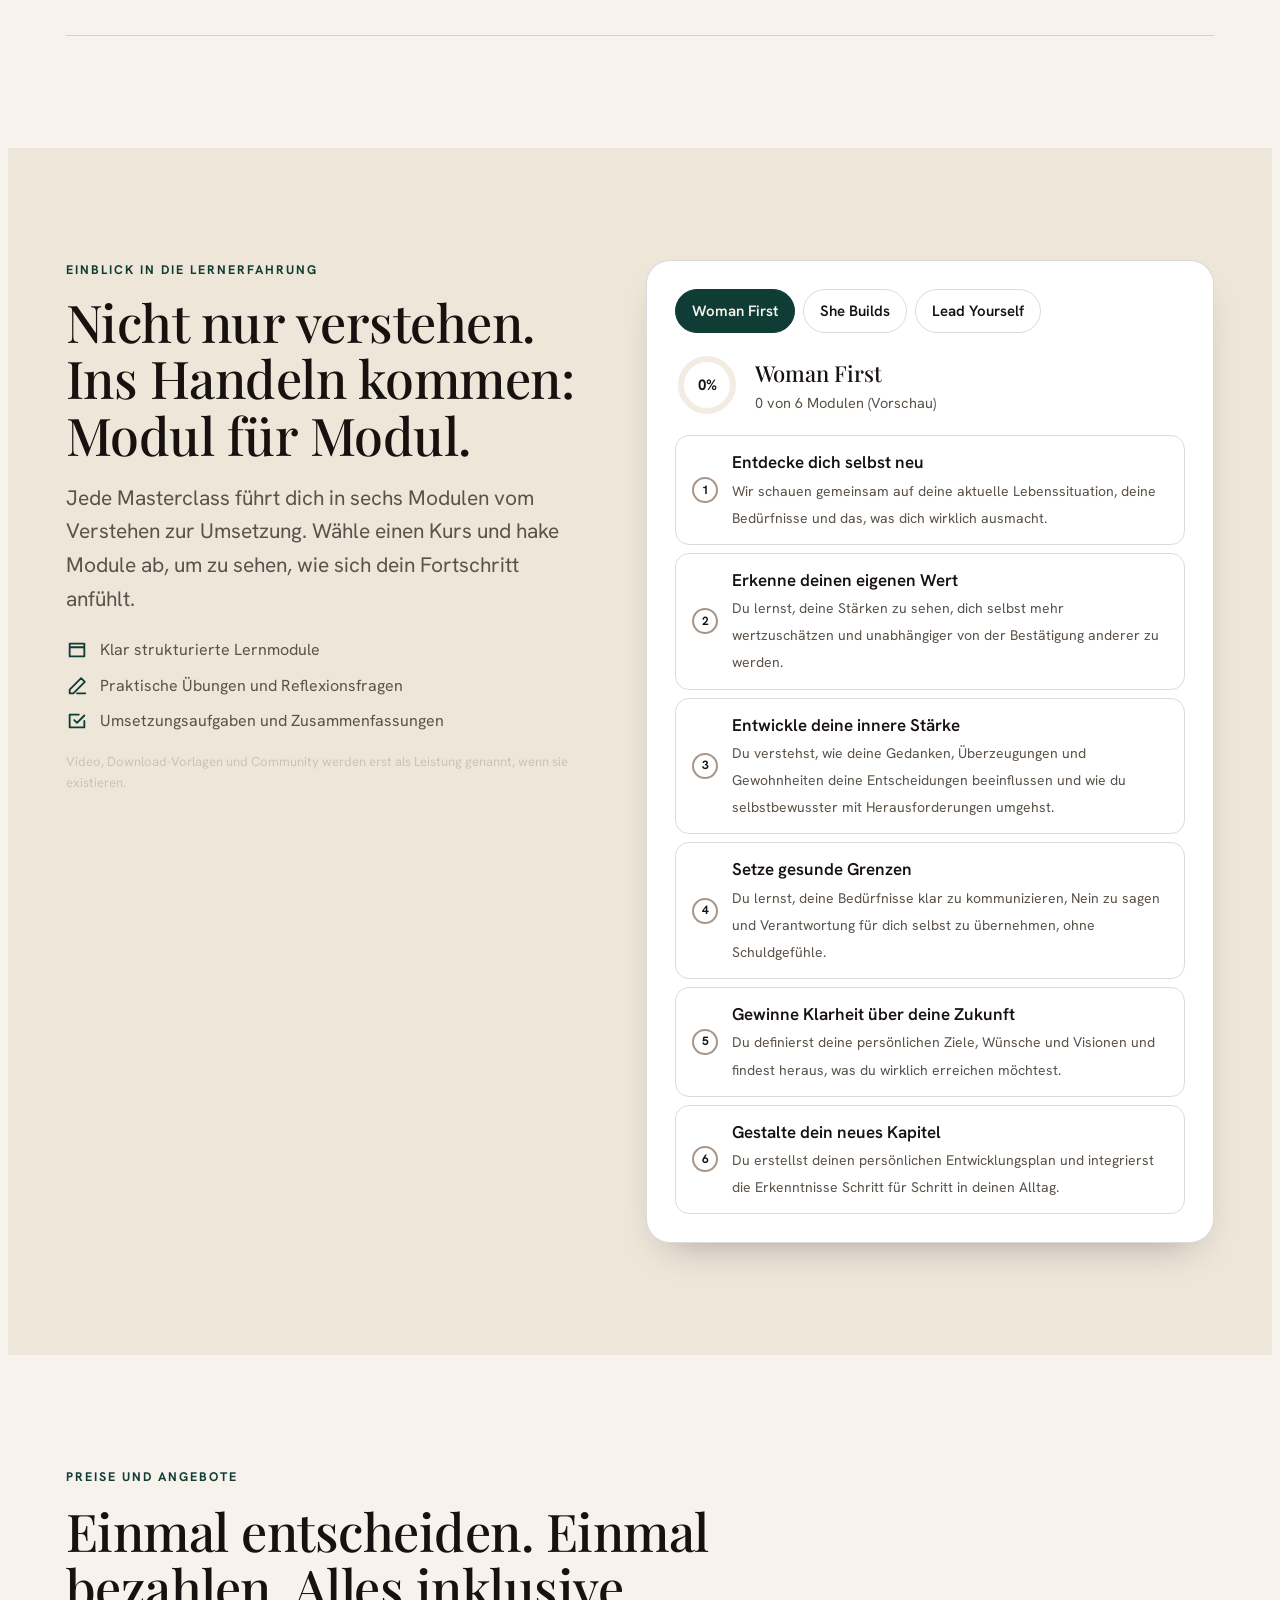
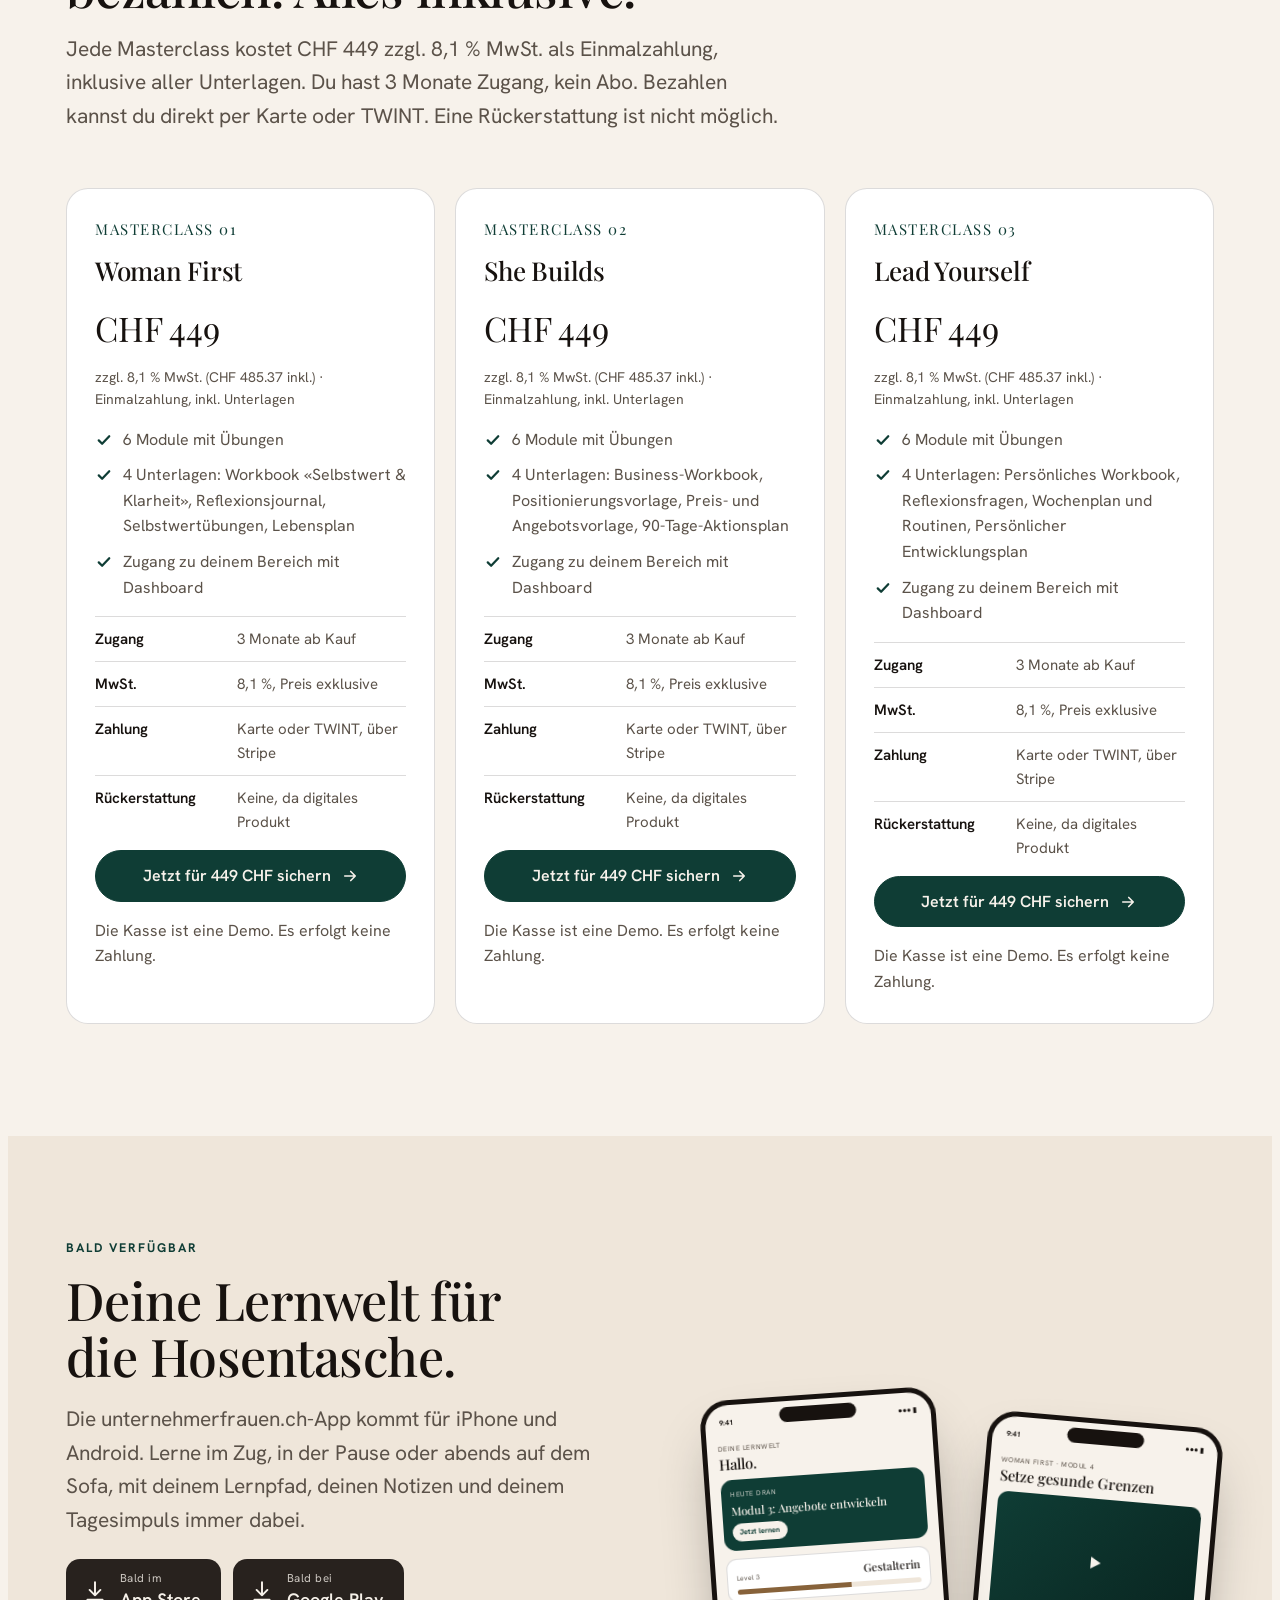
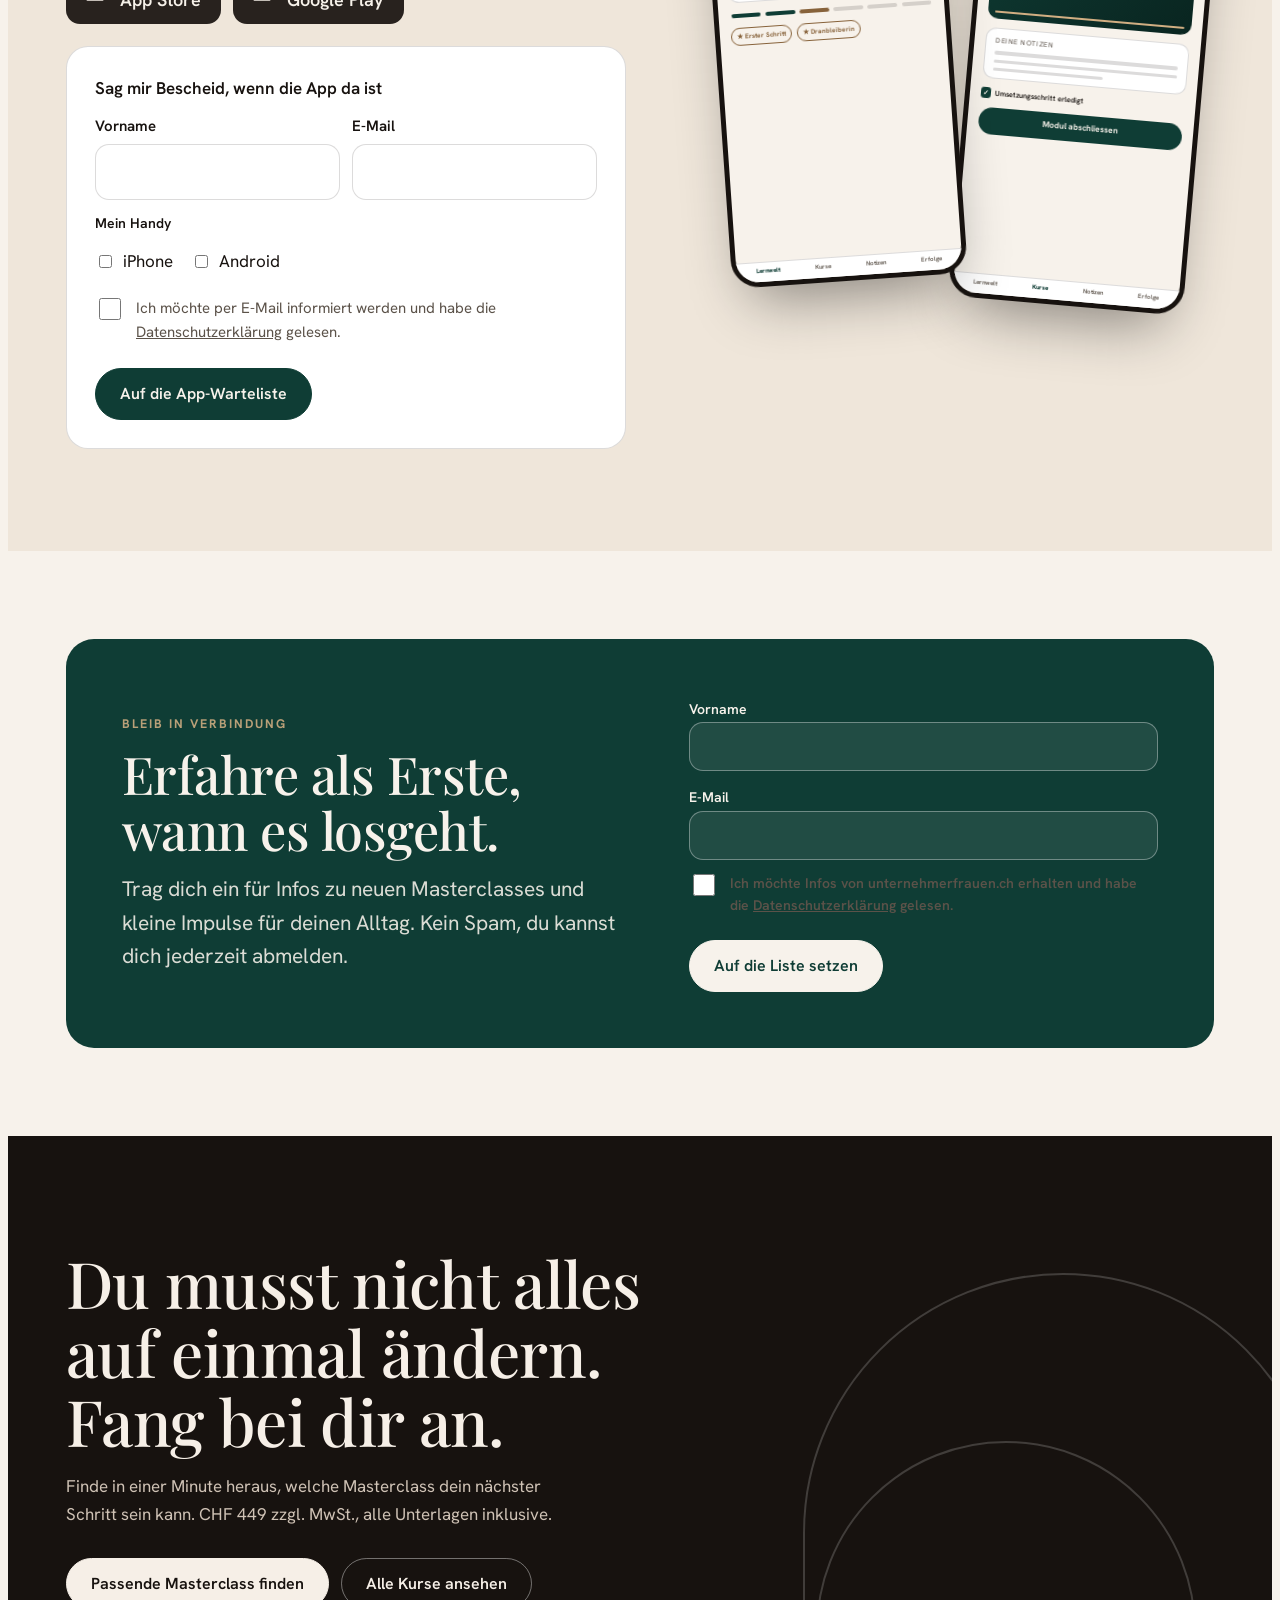
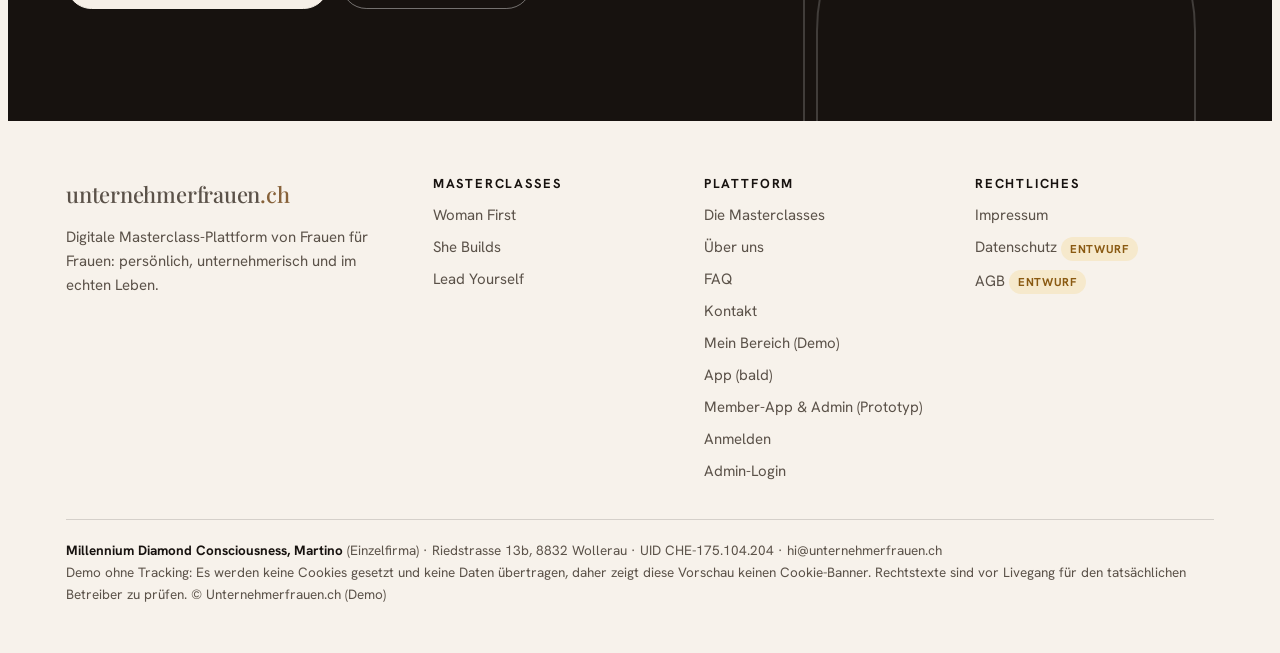
==== commit f7226793: "Add files via upload" ====
--- a/index.html
+++ b/index.html
@@ -13,10 +13,10 @@
 <meta property="og:url" content="https://unternehmerfrauen.ch/">
 <meta name="theme-color" content="#0F3D35">
 <link rel="icon" href="favicon.svg" type="image/svg+xml">
-<link rel="preload" href="fonts/hanken-grotesk-latin-wght-normal.woff2" as="font" type="font/woff2" crossorigin>
-<link rel="preload" href="fonts/playfair-display-latin-wght-normal.woff2" as="font" type="font/woff2" crossorigin>
-<link rel="stylesheet" href="css/fonts.css">
-<link rel="stylesheet" href="css/style.css">
+<link rel="preload" href="hanken-grotesk-latin-wght-normal.woff2" as="font" type="font/woff2" crossorigin>
+<link rel="preload" href="playfair-display-latin-wght-normal.woff2" as="font" type="font/woff2" crossorigin>
+<link rel="stylesheet" href="fonts.css">
+<link rel="stylesheet" href="style.css">
 </head>
 <body>
 <div class="progress" id="prog" aria-hidden="true"></div>
@@ -52,7 +52,7 @@
 </div>
 
 <div class="intro" id="intro" aria-hidden="true"><div class="ib"><svg viewBox="0 0 32 32" fill="none" stroke="currentColor" stroke-width="1.6" stroke-linecap="round"><path d="M4 28V15a6 6 0 0 1 12 0v13"/><path d="M12 28V12a8 8 0 0 1 16 0v16" opacity=".7"/></svg><div class="wm">unternehmerfrauen<i>.ch</i></div><div class="ln"></div><div class="sub">Von Frauen für Frauen</div></div></div>
-<script src="js/boot.js"></script>
+<script src="boot.js"></script>
 <div class="curtain rst" id="curtain" aria-hidden="true"><svg viewBox="0 0 32 32" fill="none" stroke="currentColor" stroke-width="1.8" stroke-linecap="round"><path d="M4 28V15a6 6 0 0 1 12 0v13"/><path d="M12 28V12a8 8 0 0 1 16 0v16" opacity=".7"/></svg></div>
 <main id="home">
   <section id="phead" hidden style="padding-block:clamp(28px,5vw,56px) 0"><div class="wrap"><p class="crumbs"><a href="#">Start</a> / <span id="pheadC"></span></p><h1 id="pheadT" class="phh"></h1><p class="lead" id="pheadL" style="margin-top:18px"></p></div></section>
@@ -279,7 +279,7 @@
 </footer>
 <div class="toast" id="toast" role="status"></div>
 
-<script src="js/config.js"></script>
-<script src="js/app.js"></script>
+<script src="config.js"></script>
+<script src="app.js"></script>
 </body>
 </html>
--- a/fonts.css
+++ b/fonts.css
@@ -0,0 +1,5 @@
+/* Schriften lokal gehostet (keine Verbindung zu Google). Lizenz: SIL Open Font License 1.1 */
+@font-face{font-family:'Playfair Display';font-style:normal;font-weight:400 900;font-display:swap;src:url(playfair-display-latin-wght-normal.woff2) format('woff2')}
+@font-face{font-family:'Playfair Display';font-style:italic;font-weight:400 900;font-display:swap;src:url(playfair-display-latin-wght-italic.woff2) format('woff2')}
+@font-face{font-family:'Hanken Grotesk';font-style:normal;font-weight:100 900;font-display:swap;src:url(hanken-grotesk-latin-wght-normal.woff2) format('woff2')}
+@font-face{font-family:'Italianno';font-style:normal;font-weight:400;font-display:swap;src:url(italianno-latin-400-normal.woff2) format('woff2')}
--- a/style.css
+++ b/style.css
@@ -0,0 +1,593 @@
+/* Layout concept: drei Bögen (ein Weg pro Masterclass) als wiederkehrendes Motiv; ruhige Editorial-Typografie, Bordeaux nur als Akzent. */
+:root{
+  --bg:#F7F2EB; --bg2:#EFE6DA; --surface:#FFFFFF; --ink:#17120F; --ink2:#5B5249;
+  --accent:#0F3D35; --on-accent:#F7F2EB; --gold:#87623A; --taupe:#A89587; --line:rgba(23,18,15,.15);
+  --band:#17120F; --on-band:#F6EFE7; --band-ink2:#CFC2B5; --warn:#8A5A12; --warn-bg:#F6E9CC;
+  --f-display:'Playfair Display',Georgia,'Times New Roman',serif;
+  --f-body:'Hanken Grotesk','Helvetica Neue',Arial,sans-serif;
+  --f-script:'Italianno','Brush Script MT',cursive;
+  --shadow:0 18px 40px -22px rgba(23,18,15,.4);
+}
+@media (prefers-color-scheme:dark){
+  :root:not([data-theme="light"]){
+    --bg:#14110F; --bg2:#1D1815; --surface:#251E1A; --ink:#F3ECE3; --ink2:#BDB1A5;
+    --accent:#D1AE82; --on-accent:#17120F; --gold:#D1AE82; --taupe:#8E7D71; --line:rgba(243,236,227,.16);
+    --band:#0C0A09; --warn:#F0CF8A; --warn-bg:#3b2d10; --shadow:0 18px 40px -22px rgba(0,0,0,.7); color-scheme:dark;
+  }
+}
+:root[data-theme="dark"]{
+  --bg:#14110F; --bg2:#1D1815; --surface:#251E1A; --ink:#F3ECE3; --ink2:#BDB1A5;
+  --accent:#D1AE82; --on-accent:#17120F; --gold:#D1AE82; --taupe:#8E7D71; --line:rgba(243,236,227,.16);
+  --band:#0C0A09; --warn:#F0CF8A; --warn-bg:#3b2d10; --shadow:0 18px 40px -22px rgba(0,0,0,.7); color-scheme:dark;
+}
+*{box-sizing:border-box}
+html{scroll-behavior:smooth;scroll-padding-top:88px}
+body{background:var(--bg);color:var(--ink);font-family:var(--f-body);font-size:17px;line-height:1.6;-webkit-font-smoothing:antialiased;overflow-x:hidden}
+body::before{content:"";position:fixed;inset:0 0 auto;height:env(safe-area-inset-top,0px);z-index:60;background:var(--bg)}
+h1,h2,h3,h4{font-family:var(--f-display);font-weight:500;line-height:1.08;margin:0;text-wrap:balance;letter-spacing:-.01em}
+p{margin:0}
+a{color:inherit}
+button{font:inherit;color:inherit;cursor:pointer}
+:focus-visible{outline:3px solid var(--accent);outline-offset:3px;border-radius:6px}
+.wrap{max-width:1180px;margin-inline:auto;padding-left:max(16px,env(safe-area-inset-left,0px));padding-right:max(16px,env(safe-area-inset-right,0px))}
+section{padding-block:clamp(56px,9vw,112px)}
+.eyebrow{font-size:12.5px;font-weight:700;letter-spacing:.16em;text-transform:uppercase;color:var(--accent)}
+.lead{font-size:clamp(18px,2.1vw,21px);color:var(--ink2);max-width:60ch}
+.h2{font-size:clamp(30px,4.6vw,52px)}
+.sec-head{display:grid;gap:16px;margin-bottom:clamp(32px,5vw,56px);max-width:760px}
+.alt{background:var(--bg2)}
+.ph{display:inline-block;font-size:11.5px;font-weight:700;letter-spacing:.06em;text-transform:uppercase;background:var(--warn-bg);color:var(--warn);padding:3px 9px;border-radius:99px;vertical-align:middle}
+
+/* Demo-Leiste und Header */
+.demo-bar{background:var(--band);color:var(--on-band);font-size:13.5px;padding-block:9px;text-align:center}
+.demo-bar .wrap{display:flex;gap:10px;justify-content:center;align-items:center;flex-wrap:wrap}
+.demo-bar b{background:var(--warn-bg);color:var(--warn);padding:1px 8px;border-radius:99px;font-size:11.5px;letter-spacing:.06em}
+header.top{position:sticky;top:env(safe-area-inset-top,0px);z-index:50;transition:background .3s,box-shadow .3s,backdrop-filter .3s}
+header.top.scrolled{background:color-mix(in srgb,var(--bg) 88%,transparent);backdrop-filter:blur(14px);-webkit-backdrop-filter:blur(14px);box-shadow:0 1px 0 var(--line)}
+.bar{display:flex;align-items:center;gap:20px;min-height:72px}
+.logo{display:flex;align-items:center;gap:10px;text-decoration:none;font-family:var(--f-display);font-size:22px;font-weight:500;letter-spacing:-.01em;margin-right:auto}
+.logo svg{width:28px;height:28px;color:var(--accent)}
+nav.main{display:flex;gap:4px}
+nav.main a{text-decoration:none;font-size:15px;font-weight:500;padding:8px 12px;border-radius:99px;transition:background .2s}
+nav.main a:hover{background:var(--bg2)}
+.btn{display:inline-flex;align-items:center;justify-content:center;gap:10px;min-height:48px;padding:12px 24px;border-radius:99px;border:1.5px solid var(--accent);background:var(--accent);color:var(--on-accent);font-weight:600;font-size:16px;text-decoration:none;transition:transform .25s,box-shadow .25s,background .25s,color .25s;position:relative}
+.btn:hover{transform:translateY(-2px);box-shadow:0 12px 24px -12px var(--accent)}
+.btn svg{width:18px;height:18px;transition:transform .25s}
+.btn:hover svg{transform:translateX(4px)}
+.btn.ghost{background:transparent;color:var(--accent)}
+.btn.ghost:hover{background:var(--accent);color:var(--on-accent)}
+.btn.sm{min-height:42px;padding:8px 18px;font-size:15px}
+.icon-btn{width:44px;height:44px;border-radius:50%;border:1.5px solid var(--line);background:transparent;display:grid;place-items:center}
+.icon-btn svg{width:20px;height:20px}
+.burger{display:none}
+@media(max-width:980px){
+  nav.main,.bar .btn.cta-head{display:none}
+  .burger{display:grid}
+}
+.drawer{position:fixed;inset:0;z-index:70;background:var(--bg);padding:calc(env(safe-area-inset-top,0px) + 20px) max(16px,env(safe-area-inset-right,0px)) 24px max(16px,env(safe-area-inset-left,0px));display:flex;flex-direction:column;gap:6px;transform:translateY(-100%);transition:transform .4s cubic-bezier(.2,.8,.2,1);visibility:hidden}
+.drawer.open{transform:none;visibility:visible}
+.drawer a.l{font-family:var(--f-display);font-size:30px;text-decoration:none;padding:12px 0;border-bottom:1px solid var(--line)}
+.drawer .row{display:flex;justify-content:space-between;align-items:center;margin-bottom:16px}
+.progress{position:fixed;left:0;right:0;top:0;height:3px;z-index:80;transform-origin:left;transform:scaleX(0);background:var(--accent)}
+
+/* Hero */
+.hero{position:relative;padding-top:clamp(24px,5vw,56px);padding-bottom:clamp(56px,8vw,96px);overflow:hidden}
+.hero .blob{position:absolute;border-radius:50%;filter:blur(70px);opacity:.38;pointer-events:none;animation:drift 22s ease-in-out infinite alternate}
+.hero .b1{width:420px;height:420px;background:var(--taupe);left:-120px;top:-80px}
+.hero .b2{width:360px;height:360px;background:var(--accent);opacity:.16;right:-100px;bottom:-60px;animation-duration:28s}
+@keyframes drift{to{transform:translate(60px,40px) scale(1.12)}}
+.hero-grid{position:relative;display:grid;grid-template-columns:1.05fr .95fr;gap:clamp(24px,5vw,72px);align-items:center}
+.hero h1{font-size:clamp(44px,7.4vw,92px);margin:18px 0 24px;font-weight:500}
+.hero h1 .ln{display:block;overflow:hidden;padding-bottom:.06em}
+.hero h1 .ln>span{display:inline-block;transform:translateY(105%);animation:rise 1s cubic-bezier(.2,.8,.2,1) forwards}
+.hero h1 .ln:nth-child(2)>span{animation-delay:.12s}
+.hero h1 .ln:nth-child(3)>span{animation-delay:.24s;color:var(--gold)}
+@keyframes rise{to{transform:none}}
+.hero .fade{opacity:0;animation:fadeup .9s .5s cubic-bezier(.2,.8,.2,1) forwards}
+.hero .fade.d2{animation-delay:.7s}
+@keyframes fadeup{from{opacity:0;transform:translateY(16px)}to{opacity:1;transform:none}}
+.cta-row{display:flex;flex-wrap:wrap;gap:12px;margin-top:30px}
+.trust{margin-top:26px;font-size:15px;color:var(--ink2);display:flex;gap:10px;align-items:center}
+.trust i{width:36px;height:1.5px;background:var(--accent);display:block}
+@keyframes bob{to{translate:0 -10px}}
+@media(max-width:860px){.hero-grid{grid-template-columns:1fr}.hcs{order:-1;max-width:440px;justify-self:center}}
+
+/* Reveal */
+.js .rv{opacity:0;transform:translateY(24px);transition:opacity .8s cubic-bezier(.2,.8,.2,1),transform .8s cubic-bezier(.2,.8,.2,1);transition-delay:calc(var(--i,0)*90ms)}
+.js .rv.in{opacity:1;transform:none}
+
+/* Cards */
+.grid3{display:grid;grid-template-columns:repeat(3,1fr);gap:20px}
+@media(max-width:980px){.grid3{grid-template-columns:1fr}}
+.card{position:relative;background:var(--surface);border:1px solid var(--line);border-radius:22px;padding:28px;display:flex;flex-direction:column;gap:16px;min-width:0;overflow:hidden;transition:transform .35s cubic-bezier(.2,.8,.2,1),box-shadow .35s}
+.card::after{content:"";position:absolute;inset:0;background:radial-gradient(360px circle at var(--mx,50%) var(--my,-40%),color-mix(in srgb,var(--accent) 12%,transparent),transparent 60%);opacity:0;transition:opacity .3s;pointer-events:none}
+.card:hover{transform:translateY(-6px);box-shadow:var(--shadow)}
+.card:hover::after{opacity:1}
+.card h3{font-size:26px}
+.card p{color:var(--ink2);font-size:16px}
+.recog .q{font-family:var(--f-display);font-size:24px;line-height:1.2;color:var(--ink)}
+.link{display:inline-flex;gap:8px;align-items:center;font-weight:600;color:var(--accent);text-decoration:none;margin-top:auto;min-height:44px}
+.link svg{width:18px;height:18px;transition:transform .25s}
+.link:hover svg{transform:translateX(5px)}
+.course .art{height:150px;border-radius:14px;background:var(--bg2);display:grid;place-items:center;color:var(--accent);margin:-6px -6px 0}
+.course .art svg{width:75%;height:100%}
+.course .art path,.course .art circle,.course .art line{stroke-dasharray:1;stroke-dashoffset:1}
+.in .art path,.in .art circle,.in .art line{animation:draw 1.6s .2s cubic-bezier(.4,0,.2,1) forwards}
+.in .art circle{animation-delay:1.1s}
+@keyframes draw{to{stroke-dashoffset:0}}
+.nr{font-family:var(--f-display);font-size:15px;color:var(--accent);letter-spacing:.1em}
+.chips{display:flex;flex-wrap:wrap;gap:8px;padding:0;margin:0;list-style:none}
+.chips li{font-size:13.5px;padding:5px 12px;border-radius:99px;background:var(--bg2);color:var(--ink)}
+.meta{display:grid;gap:6px;font-size:14.5px;color:var(--ink2);border-top:1px solid var(--line);padding-top:14px}
+.meta b{color:var(--ink);font-weight:600}
+
+/* Finder */
+.finder{background:var(--band);color:var(--on-band);border-radius:32px;padding:clamp(24px,5vw,64px);display:grid;grid-template-columns:.8fr 1.2fr;gap:clamp(24px,5vw,64px);position:relative;overflow:hidden}
+.finder .eyebrow{color:var(--band-ink2)}
+.finder .lead{color:var(--band-ink2)}
+@media(max-width:900px){.finder{grid-template-columns:1fr}}
+.fbox{background:color-mix(in srgb,#fff 7%,transparent);border:1px solid color-mix(in srgb,#fff 16%,transparent);border-radius:22px;padding:clamp(18px,3vw,32px);min-height:420px;display:flex;flex-direction:column;gap:20px}
+.fprog{display:flex;align-items:center;gap:14px;font-size:14px;color:var(--band-ink2)}
+.fprog .track{flex:1;height:5px;border-radius:9px;background:color-mix(in srgb,#fff 16%,transparent);overflow:hidden}
+.fprog .fill{height:100%;background:#D1AE82;width:0;transition:width .5s cubic-bezier(.2,.8,.2,1)}
+.fbox fieldset{border:0;padding:0;margin:0;display:grid;gap:10px;min-width:0}
+.fbox legend{font-family:var(--f-display);font-size:clamp(24px,3vw,32px);line-height:1.15;margin-bottom:14px;padding:0}
+.opt{position:relative}
+.opt input{position:absolute;opacity:0;inset:0;cursor:pointer;margin:0;width:100%;height:100%}
+.opt span{display:flex;gap:14px;align-items:center;padding:15px 18px;border-radius:14px;border:1.5px solid color-mix(in srgb,#fff 22%,transparent);transition:all .25s;min-height:56px}
+.opt span::before{content:"";flex:none;width:20px;height:20px;border-radius:50%;border:2px solid currentColor;opacity:.6;transition:all .25s}
+.opt:hover span{background:color-mix(in srgb,#fff 9%,transparent)}
+.opt input:checked+span{background:var(--on-band);color:#17120F;border-color:var(--on-band)}
+.opt input:checked+span::before{background:#0F3D35;border-color:#0F3D35;box-shadow:inset 0 0 0 4px var(--on-band);opacity:1}
+.opt input:focus-visible+span{outline:3px solid #D1AE82;outline-offset:3px}
+.fnav{display:flex;gap:12px;justify-content:space-between;margin-top:auto}
+.finder .btn{background:var(--on-band);color:#17120F;border-color:var(--on-band)}
+.finder .btn.ghost{background:transparent;color:var(--on-band);border-color:color-mix(in srgb,#fff 40%,transparent)}
+.finder .btn[disabled]{opacity:.4;pointer-events:none}
+.res{display:grid;gap:16px;animation:fadeup .6s both}
+.res .why{font-size:18px;color:var(--on-band)}
+.rcard{background:var(--on-band);color:#262321;border-radius:18px;padding:20px;display:grid;gap:8px}
+.rcard h4{font-size:26px;color:#17120F}
+.rcard p{font-size:15px;color:#5A504A}
+.rcard .btn{background:#0F3D35;border-color:#0F3D35;color:#F7F2EB;justify-self:start}
+.small-note{font-size:13px;color:var(--band-ink2)}
+
+/* Principles */
+.p4{display:grid;grid-template-columns:repeat(2,1fr);gap:0;border-top:1px solid var(--line)}
+@media(max-width:760px){.p4{grid-template-columns:1fr}}
+.pr{padding:32px 28px 32px 0;border-bottom:1px solid var(--line);display:grid;gap:10px;transition:padding .3s}
+.pr h3{font-size:26px}
+.pr p{color:var(--ink2)}
+.pr:hover{padding-left:12px}
+.pr .k{width:40px;height:3px;background:var(--accent);transition:width .4s}
+.pr:hover .k{width:84px}
+
+/* Learn preview */
+.lp{display:grid;grid-template-columns:1fr 1.1fr;gap:clamp(24px,5vw,64px);align-items:start}
+@media(max-width:900px){.lp{grid-template-columns:1fr}}
+.tabs{display:flex;gap:8px;flex-wrap:wrap;margin-bottom:20px}
+.tab{border:1.5px solid var(--line);background:transparent;padding:9px 16px;border-radius:99px;font-weight:600;font-size:15px;min-height:44px;transition:all .25s}
+.tab[aria-selected="true"]{background:var(--accent);color:var(--on-accent);border-color:var(--accent)}
+.player{background:var(--surface);border:1px solid var(--line);border-radius:24px;padding:clamp(18px,3vw,28px);box-shadow:var(--shadow)}
+.ptop{display:flex;align-items:center;gap:16px;margin-bottom:18px}
+.ring{width:64px;height:64px;flex:none}
+.ring circle{fill:none;stroke-width:6}
+.ring .bgc{stroke:var(--bg2)}
+.ring .fg{stroke:var(--accent);stroke-linecap:round;stroke-dasharray:163.4;stroke-dashoffset:163.4;transition:stroke-dashoffset .6s cubic-bezier(.2,.8,.2,1);transform:rotate(-90deg);transform-origin:center}
+.ring text{font-size:15px;font-weight:700;fill:var(--ink);font-family:var(--f-body)}
+.mods{display:grid;gap:8px;margin:0;padding:0;list-style:none}
+.mods button{width:100%;text-align:left;display:flex;gap:14px;align-items:center;padding:13px 16px;border-radius:14px;border:1px solid var(--line);background:transparent;min-height:54px;transition:all .25s}
+.mods button:hover{border-color:var(--accent);transform:translateX(4px)}
+.mods .dot{flex:none;width:26px;height:26px;border-radius:50%;border:2px solid var(--taupe);display:grid;place-items:center;font-size:12px;font-weight:700;transition:all .3s}
+.mods button[aria-pressed="true"]{background:var(--bg2)}
+.mods button[aria-pressed="true"] .dot{background:var(--accent);border-color:var(--accent);color:var(--on-accent)}
+.formats{display:grid;gap:10px;margin:22px 0 0;padding:0;list-style:none}
+.formats li{display:flex;gap:12px;align-items:flex-start;color:var(--ink2);font-size:16px}
+.formats svg{flex:none;width:22px;height:22px;color:var(--accent);margin-top:2px}
+
+/* Team / Goals / Pricing */
+.person{border:1.5px dashed var(--taupe);border-radius:22px;padding:24px;display:grid;gap:12px;background:transparent}
+.person .av{width:84px;height:104px;border-radius:999px 999px 10px 10px;background:var(--bg2);display:grid;place-items:center;color:var(--taupe);font-size:12px;text-align:center;padding:6px}
+.person dl{margin:0;display:grid;gap:4px;font-size:14.5px;color:var(--ink2)}
+.person dt{font-weight:600;color:var(--ink)}
+.person dd{margin:0 0 6px}
+.goal h3{font-size:24px}
+.goal ul{margin:0;padding:0;list-style:none;display:grid;gap:10px}
+.goal li,.tick li{display:flex;gap:10px;color:var(--ink2);font-size:16px}
+.goal li::before,.tick li::before{content:"";flex:none;width:18px;height:18px;margin-top:4px;background:var(--accent);mask:url("data:image/svg+xml,%3Csvg xmlns='http://www.w3.org/2000/svg' viewBox='0 0 24 24' fill='none' stroke='black' stroke-width='3' stroke-linecap='round' stroke-linejoin='round'%3E%3Cpath d='M5 12.5l4.5 4.5L19 7'/%3E%3C/svg%3E") center/contain no-repeat;-webkit-mask:url("data:image/svg+xml,%3Csvg xmlns='http://www.w3.org/2000/svg' viewBox='0 0 24 24' fill='none' stroke='black' stroke-width='3' stroke-linecap='round' stroke-linejoin='round'%3E%3Cpath d='M5 12.5l4.5 4.5L19 7'/%3E%3C/svg%3E") center/contain no-repeat}
+.tick{margin:0;padding:0;list-style:none;display:grid;gap:10px}
+.tick.no li::before{background:var(--taupe);mask:url("data:image/svg+xml,%3Csvg xmlns='http://www.w3.org/2000/svg' viewBox='0 0 24 24' fill='none' stroke='black' stroke-width='3' stroke-linecap='round'%3E%3Cpath d='M6 6l12 12M18 6L6 18'/%3E%3C/svg%3E") center/contain no-repeat;-webkit-mask:url("data:image/svg+xml,%3Csvg xmlns='http://www.w3.org/2000/svg' viewBox='0 0 24 24' fill='none' stroke='black' stroke-width='3' stroke-linecap='round'%3E%3Cpath d='M6 6l12 12M18 6L6 18'/%3E%3C/svg%3E") center/contain no-repeat}
+.price{font-family:var(--f-display);font-size:34px;display:flex;gap:10px;align-items:baseline;flex-wrap:wrap}
+.price small{font-family:var(--f-body);font-size:14px;color:var(--ink2)}
+.dl{display:grid;gap:10px;margin:0;font-size:15px}
+.dl div{display:grid;grid-template-columns:130px 1fr;gap:12px;border-top:1px solid var(--line);padding-top:10px}
+.dl dt{font-weight:600}.dl dd{margin:0;color:var(--ink2)}
+@media(max-width:480px){.dl div{grid-template-columns:1fr;gap:2px}}
+
+/* Accordion */
+.acc{display:grid;border-top:1px solid var(--line)}
+.ai{border-bottom:1px solid var(--line)}
+.ai>h3,.ai>h4{font-family:var(--f-body);font-size:inherit;font-weight:inherit;letter-spacing:0}
+.ai button.q{width:100%;background:none;border:0;text-align:left;display:flex;justify-content:space-between;gap:20px;align-items:center;padding:22px 0;font-family:var(--f-display);font-size:clamp(19px,2.4vw,24px);min-height:64px}
+.ai button.q .pm{flex:none;width:30px;height:30px;border-radius:50%;border:1.5px solid var(--line);position:relative;transition:all .3s}
+.ai button.q .pm::before,.ai button.q .pm::after{content:"";position:absolute;left:50%;top:50%;width:12px;height:1.8px;background:currentColor;translate:-50% -50%;transition:rotate .3s}
+.ai button.q .pm::after{rotate:90deg}
+.ai button.q[aria-expanded="true"] .pm{background:var(--accent);color:var(--on-accent);border-color:var(--accent)}
+.ai button.q[aria-expanded="true"] .pm::after{rotate:0deg}
+.ai .a{display:grid;grid-template-rows:0fr;transition:grid-template-rows .4s cubic-bezier(.2,.8,.2,1)}
+.ai .a>div{overflow:hidden;min-height:0}
+.ai .a.open{grid-template-rows:1fr}
+.ai .a p{padding:0 0 22px;color:var(--ink2);max-width:68ch}
+.ai .num{font-family:var(--f-display);color:var(--accent);margin-right:12px}
+
+/* Form */
+form.contact{display:grid;gap:18px;max-width:640px}
+.fld{display:grid;gap:6px}
+.fld label{font-weight:600;font-size:15px}
+.fld input,.fld select,.fld textarea{font:inherit;color:var(--ink);background:var(--surface);border:1.5px solid var(--line);border-radius:14px;padding:13px 16px;min-height:50px;width:100%}
+.fld textarea{min-height:110px;resize:vertical}
+.fld input:focus,.fld select:focus,.fld textarea:focus{outline:3px solid color-mix(in srgb,var(--accent) 45%,transparent);border-color:var(--accent)}
+.fld .err{color:#B3261E;font-size:14px;min-height:0}
+:root[data-theme="dark"] .fld .err{color:#FFB4A9}
+@media(prefers-color-scheme:dark){:root:not([data-theme="light"]) .fld .err{color:#FFB4A9}}
+.fld [aria-invalid="true"]{border-color:#B3261E}
+.chk{display:flex;gap:12px;align-items:flex-start;font-size:15px;color:var(--ink2)}
+.chk input{width:22px;height:22px;margin-top:2px;accent-color:var(--accent);flex:none}
+.hp{position:absolute;left:-9999px;width:1px;height:1px;overflow:hidden}
+.status{padding:14px 18px;border-radius:14px;background:var(--warn-bg);color:var(--warn);font-size:15px}
+.contact-grid{display:grid;grid-template-columns:.8fr 1.2fr;gap:clamp(24px,5vw,72px)}
+@media(max-width:900px){.contact-grid{grid-template-columns:1fr}}
+
+/* Final / footer */
+.final{background:var(--band);color:var(--on-band);text-align:left;position:relative;overflow:hidden}
+.final h2{font-size:clamp(34px,5.5vw,64px);max-width:16ch}
+.final p{color:var(--band-ink2);margin-top:18px;max-width:50ch}
+.final .btn{background:var(--on-band);color:#17120F;border-color:var(--on-band)}
+.final .btn.ghost{background:transparent;color:var(--on-band);border-color:color-mix(in srgb,#fff 40%,transparent)}
+.final .arc{position:absolute;right:-4%;bottom:-30%;width:min(520px,60vw);aspect-ratio:1/1.2;border:2px solid color-mix(in srgb,#fff 18%,transparent);border-radius:999px 999px 0 0;pointer-events:none}
+.final .arc.b{right:6%;width:min(380px,44vw);bottom:-30%}
+footer{padding-block:56px 40px;background:var(--bg);font-size:15px;color:var(--ink2)}
+.fgrid{display:grid;grid-template-columns:1.4fr 1fr 1fr 1fr;gap:32px}
+@media(max-width:860px){.fgrid{grid-template-columns:1fr 1fr}}
+@media(max-width:520px){.fgrid{grid-template-columns:1fr}}
+footer h4{font-family:var(--f-body);font-size:13px;letter-spacing:.14em;text-transform:uppercase;color:var(--ink);margin-bottom:12px;font-weight:700}
+footer ul{list-style:none;margin:0;padding:0;display:grid;gap:8px}
+footer a{text-decoration:none}footer a:hover{color:var(--accent)}
+.legal{margin-top:36px;padding-top:20px;border-top:1px solid var(--line);font-size:13.5px}
+
+/* Course view */
+.crumb{display:inline-flex;gap:8px;align-items:center;text-decoration:none;font-weight:600;color:var(--accent);min-height:44px}
+.crumb svg{width:18px;height:18px;rotate:180deg}
+.chero{padding-top:clamp(16px,3vw,32px)}
+.chero h1{font-size:clamp(46px,8vw,104px);margin:14px 0 20px;font-weight:500}
+.chero .sub{font-size:clamp(19px,2.4vw,24px);color:var(--ink2);max-width:52ch}
+.big-nr{font-family:var(--f-display);font-size:clamp(90px,16vw,200px);line-height:.8;color:transparent;-webkit-text-stroke:1.5px var(--taupe);margin-bottom:6px}
+.situation{font-family:var(--f-display);font-size:clamp(26px,3.8vw,44px);line-height:1.2;max-width:28ch;font-style:italic;font-weight:400}
+.two{display:grid;grid-template-columns:1fr 1fr;gap:clamp(24px,5vw,64px)}
+@media(max-width:820px){.two{grid-template-columns:1fr}}
+.exercise{background:var(--surface);border:1px solid var(--line);border-radius:26px;padding:clamp(20px,4vw,40px);display:grid;gap:20px}
+.ex-grid{display:grid;gap:16px;max-width:680px}
+.sentence{font-family:var(--f-display);font-size:clamp(22px,3vw,32px);line-height:1.3;padding:20px;border-radius:16px;background:var(--bg2)}
+.sentence em{color:var(--accent);font-style:normal;border-bottom:2px solid var(--accent)}
+.seg{display:flex;gap:8px;flex-wrap:wrap}
+.seg button{border:1.5px solid var(--line);background:transparent;border-radius:99px;padding:8px 18px;min-height:44px;font-weight:600;transition:all .2s}
+.seg button[aria-pressed="true"]{background:var(--accent);color:var(--on-accent);border-color:var(--accent)}
+.stack{display:flex;height:44px;border-radius:12px;overflow:hidden;gap:3px}
+.stack i{display:block;height:100%;transition:flex-grow .6s cubic-bezier(.2,.8,.2,1);min-width:0}
+.rng{display:grid;gap:4px}
+.rng label{display:flex;justify-content:space-between;font-weight:600;font-size:15px}
+.rng input{width:100%;accent-color:var(--accent);min-height:32px}
+.legend{display:flex;flex-wrap:wrap;gap:6px 16px;font-size:14px;color:var(--ink2)}
+.legend span::before{content:"";display:inline-block;width:10px;height:10px;border-radius:3px;background:var(--c);margin-right:7px}
+.sticky-cta{position:fixed;left:0;right:0;bottom:0;z-index:55;background:color-mix(in srgb,var(--bg) 92%,transparent);backdrop-filter:blur(12px);-webkit-backdrop-filter:blur(12px);border-top:1px solid var(--line);padding:10px max(16px,env(safe-area-inset-right,0px)) calc(10px + env(safe-area-inset-bottom,0px)) max(16px,env(safe-area-inset-left,0px));display:none;gap:12px;align-items:center;justify-content:space-between;transform:translateY(110%);transition:transform .4s}
+.sticky-cta.show{transform:none}
+.sticky-cta b{font-family:var(--f-display);font-weight:500;font-size:18px}
+@media(max-width:820px){.sticky-cta{display:flex}}
+.toast{position:fixed;left:50%;bottom:calc(24px + env(safe-area-inset-bottom,0px));translate:-50% 20px;opacity:0;background:var(--band);color:var(--on-band);padding:12px 20px;border-radius:99px;font-size:15px;z-index:90;transition:all .35s;pointer-events:none;max-width:90vw;text-align:center}
+.toast.show{opacity:1;translate:-50% 0}
+@media(prefers-reduced-motion:reduce){
+  *,*::before,*::after{animation-duration:.01ms!important;animation-iteration-count:1!important;transition-duration:.01ms!important;scroll-behavior:auto!important}
+  .js .rv{opacity:1;transform:none}
+  .hero h1 .ln>span{transform:none}
+  .hero .fade{opacity:1}
+  .course .art path,.course .art circle,.course .art line{stroke-dashoffset:0}
+}
+
+.dash-link svg{width:20px;height:20px}
+.dash-link:hover svg{transform:none}
+@media(max-width:700px){.dash-link{width:44px;min-height:44px;padding:0}.dash-link span{display:none}}
+.phh{font-size:clamp(40px,7vw,84px);font-weight:500}
+.crumbs{font-size:14px;color:var(--ink2);margin-bottom:14px}
+.crumbs a{color:var(--accent)}
+.docs,.mrow{margin:0;padding:0;list-style:none;display:grid;gap:8px}
+.docs li,.mrow .locked{display:flex;gap:14px;align-items:center;padding:14px 16px;border:1px solid var(--line);border-radius:14px;background:var(--surface)}
+.kind{flex:none;font-size:11.5px;font-weight:700;letter-spacing:.06em;text-transform:uppercase;background:var(--bg2);color:var(--accent);padding:3px 9px;border-radius:99px}
+.mrow button{width:100%;display:flex;gap:14px;align-items:center;text-align:left;padding:14px 16px;border:1px solid var(--line);border-radius:14px;background:transparent;min-height:54px;transition:all .25s}
+.mrow button:hover{border-color:var(--accent);transform:translateX(4px)}
+.locked{color:var(--ink2)}
+.app{display:grid;grid-template-columns:240px minmax(0,1fr);gap:clamp(20px,3vw,40px);padding-block:28px 80px;align-items:start}
+.side{position:sticky;top:96px;display:grid;gap:6px}
+.side a{display:flex;align-items:center;min-height:46px;padding:10px 16px;border-radius:14px;text-decoration:none;font-weight:600;transition:background .2s}
+.side a:hover{background:var(--bg2)}
+.side a[aria-current="page"]{background:var(--accent);color:var(--on-accent)}
+.side .me{padding:16px;border:1px solid var(--line);border-radius:18px;background:var(--surface);margin-bottom:10px;font-size:14px;color:var(--ink2)}
+@media(max-width:860px){.app{grid-template-columns:1fr}.side{position:static;display:flex;overflow-x:auto;gap:6px;padding-bottom:6px}.side a{white-space:nowrap}.side .me{display:none}}
+.dh{display:flex;justify-content:space-between;align-items:flex-end;gap:16px;flex-wrap:wrap;margin-bottom:24px}
+.dh h1{font-size:clamp(30px,4vw,48px);margin-top:6px}
+.kpis{display:grid;grid-template-columns:repeat(4,1fr);gap:14px;margin-bottom:16px}
+@media(max-width:900px){.kpis{grid-template-columns:repeat(2,1fr)}}
+.kpi{background:var(--surface);border:1px solid var(--line);border-radius:18px;padding:18px;display:grid;gap:6px}
+.kpi b{font-family:var(--f-display);font-size:clamp(26px,3vw,36px);font-weight:500;line-height:1;font-variant-numeric:tabular-nums}
+.kpi span{font-size:14px;color:var(--ink2)}
+.dg{display:grid;grid-template-columns:1.4fr 1fr;gap:16px}
+@media(max-width:1000px){.dg{grid-template-columns:1fr}}
+.panel{background:var(--surface);border:1px solid var(--line);border-radius:20px;padding:22px;display:grid;gap:14px;align-content:start;min-width:0}
+.panel h2{font-size:24px}
+.panel.lock{background:transparent;border-style:dashed}
+.bars{display:flex;gap:10px}
+.bcol{flex:1;display:flex;flex-direction:column;align-items:center;gap:6px;min-width:0}
+.bt{height:150px;width:100%;display:flex;align-items:flex-end;justify-content:center;border-bottom:1.5px solid var(--line)}
+.bt i{display:block;width:100%;max-width:44px;background:var(--accent);border-radius:8px 8px 2px 2px;min-height:3px;transition:height .7s cubic-bezier(.2,.8,.2,1)}
+.bn{font-size:13px;font-weight:700;font-variant-numeric:tabular-nums}
+.bd{font-size:12.5px;color:var(--ink2)}
+.pbar{height:8px;border-radius:9px;background:var(--bg2);overflow:hidden}
+.pbar i{display:block;height:100%;background:var(--accent);border-radius:9px;transition:width .7s cubic-bezier(.2,.8,.2,1)}
+.prow{display:grid;gap:6px}
+.prow .t{display:flex;justify-content:space-between;gap:12px;font-size:15px}
+.step{display:flex;gap:14px;align-items:center}
+.step button{width:44px;height:44px;border-radius:50%;border:1.5px solid var(--line);background:transparent;font-size:22px;line-height:1}
+.step output{font-family:var(--f-display);font-size:32px;min-width:2ch;text-align:center;font-variant-numeric:tabular-nums}
+.sheet{background:var(--bg);border:1px dashed var(--taupe);border-radius:14px;padding:20px;display:grid;gap:14px}
+.sheet p{border-bottom:1px solid var(--line);padding-bottom:12px;color:var(--ink)}
+.plan{display:grid;grid-template-columns:repeat(7,1fr);gap:10px}
+@media(max-width:900px){.plan{grid-template-columns:repeat(2,1fr)}}
+.pday{display:grid;gap:6px}
+.pday label{font-weight:700;font-size:14px}
+.pday select{font:inherit;color:var(--ink);background:var(--bg);border:1.5px solid var(--line);border-radius:12px;padding:10px;min-height:46px;width:100%}
+
+.hcs{position:relative;aspect-ratio:1/1.05;max-width:560px;justify-self:end;width:100%}
+.hc{position:absolute;width:66%;aspect-ratio:3/2;border-radius:120px 22px 22px 22px;overflow:hidden;box-shadow:var(--shadow);display:block;transition:transform .5s cubic-bezier(.2,.8,.2,1),box-shadow .5s;background:var(--bg2)}
+.hc img{position:absolute;inset:0;width:100%;height:100%;object-fit:cover;object-position:50% 25%}
+.hc:hover{transform:translateY(-6px) scale(1.02);z-index:5}
+.hc .lab{position:absolute;left:14px;bottom:14px;background:var(--surface);color:var(--ink);font-size:13px;font-weight:600;padding:6px 14px;border-radius:99px;box-shadow:var(--shadow)}
+.h1c{left:0;top:0}.h2c{right:0;top:29%;border-radius:22px 120px 22px 22px}.h3c{left:6%;top:58%}
+.hnote{position:absolute;right:0;top:-12px;z-index:6}
+.float{animation:bob 7s ease-in-out infinite alternate}
+.h2c.float{animation-delay:-2s}.h3c.float{animation-delay:-4s}
+@keyframes bob{to{translate:0 -10px}}
+.course .art{height:auto;aspect-ratio:3/2;padding:0;overflow:hidden;border-radius:16px;margin:-6px -6px 0;display:block}
+.course .art img{width:100%;height:100%;object-fit:cover;object-position:50% 25%;transition:transform .9s cubic-bezier(.2,.8,.2,1)}
+.card:hover .art img{transform:scale(1.06)}
+.quote{font-family:var(--f-script);font-size:clamp(38px,5.5vw,68px);line-height:1.05;color:var(--gold);max-width:24ch;font-weight:400}
+.founders{display:grid;grid-template-columns:1fr 1fr;gap:clamp(20px,4vw,56px);align-items:center;margin-bottom:28px}
+.founders img{width:100%;aspect-ratio:4/3;object-fit:cover;object-position:50% 20%;border-radius:120px 24px 24px 24px;box-shadow:var(--shadow)}
+@media(max-width:760px){.founders{grid-template-columns:1fr}}
+.cx-grid{display:grid;grid-template-columns:1.1fr .9fr;gap:clamp(24px,4vw,64px);align-items:center;margin-top:12px}
+@media(max-width:900px){.cx-grid{grid-template-columns:1fr}}
+.cx h1{font-size:clamp(52px,8vw,104px);margin:16px 0 10px;font-weight:500;letter-spacing:-.02em}
+.cx h1 .gold{color:var(--gold)}
+.tagrow{display:flex;flex-wrap:wrap;gap:10px 14px;align-items:center;font-size:13px;letter-spacing:.08em;text-transform:uppercase;color:var(--ink2)}
+.tagrow b{background:var(--bg2);color:var(--ink);padding:7px 14px;border-radius:99px;font-weight:600}
+.claim{font-size:clamp(20px,2.6vw,30px);font-weight:600;line-height:1.2;margin:10px 0 14px;max-width:26ch}
+.bens{display:grid;grid-template-columns:repeat(3,1fr);gap:14px;margin-top:26px}
+@media(max-width:620px){.bens{grid-template-columns:1fr}}
+.ben{display:flex;gap:12px;align-items:center;font-size:14.5px;line-height:1.3}
+.ben i{flex:none;width:48px;height:48px;border-radius:50%;border:1px solid var(--gold);display:grid;place-items:center;color:var(--gold)}
+.ben svg{width:24px;height:24px}
+.trustrow{display:flex;flex-wrap:wrap;gap:6px 18px;font-size:14px;color:var(--ink2);margin-top:18px}
+.cphoto{position:relative;padding-bottom:12%}
+.cphoto .main{width:100%;aspect-ratio:4/3;object-fit:cover;object-position:50% 20%;border-radius:120px 24px 24px 24px;display:block;box-shadow:var(--shadow)}
+.cphoto .mock{position:absolute;right:-2%;bottom:0;width:58%;border-radius:16px;box-shadow:var(--shadow);border:4px solid var(--bg)}
+.expect{background:var(--band);color:var(--on-band)}
+.expect .eyebrow{color:var(--gold)}
+.expect .tick li{color:var(--on-band)}
+.expect .tick li::before{background:var(--gold)}
+.mockbig{width:100%;border-radius:20px;display:block}
+:root[data-theme="dark"] .final,:root[data-theme="dark"] .expect{border-block:1px solid var(--line)}
+/* ---------- Intro & Seitenwechsel ---------- */
+.intro,.curtain{position:fixed;inset:0;z-index:200;background:#0F3D35;color:#F7F2EB;display:grid;place-items:center;pointer-events:none}
+.intro{animation:introOut .9s cubic-bezier(.77,0,.18,1) 2.1s forwards}
+.intro .ib{display:grid;justify-items:center;gap:18px;animation:ibOut .5s ease 1.9s forwards}
+.intro svg,.curtain svg{width:72px;height:72px;color:#D1AE82}
+.intro svg path{stroke-dasharray:90;stroke-dashoffset:90;animation:draw 1.2s ease .2s forwards}
+.intro .wm{font-family:var(--f-display);font-size:clamp(26px,5vw,38px);letter-spacing:.02em;opacity:0;transform:translateY(10px);animation:wmIn .8s ease .9s forwards}
+.intro .ln{width:0;height:1px;background:#D1AE82;animation:lnIn .9s ease 1.1s forwards}
+.intro .sub{font-size:12px;letter-spacing:.28em;text-transform:uppercase;opacity:0;animation:wmIn .8s ease 1.3s forwards;color:#D1AE82}
+@keyframes draw{to{stroke-dashoffset:0}}
+@keyframes wmIn{to{opacity:1;transform:none}}
+@keyframes lnIn{to{width:120px}}
+@keyframes ibOut{to{opacity:0;transform:translateY(-8px)}}
+@keyframes introOut{0%{clip-path:inset(0 0 0 0)}99%{clip-path:inset(0 0 100% 0);visibility:visible}100%{clip-path:inset(0 0 100% 0);visibility:hidden}}
+.curtain{transform:translateY(100%);transition:transform .42s cubic-bezier(.77,0,.18,1)}
+.curtain svg{width:48px;height:48px;opacity:.9}
+.curtain.in{transform:none}
+.curtain.out{transform:translateY(-100%)}
+.curtain.rst{transition:none}
+body.booting #home,body.booting #course{opacity:0}
+#home,#course{animation:pgIn .7s ease both}
+@keyframes pgIn{from{opacity:0;transform:translateY(14px)}to{opacity:1;transform:none}}
+@media(prefers-reduced-motion:reduce){.intro{animation:introOutRM .3s ease .6s forwards}.intro *{animation:none!important;opacity:1!important;transform:none!important;stroke-dashoffset:0!important}.intro .ln{width:120px!important}.curtain{display:none}#home,#course{animation:none}}
+@keyframes introOutRM{to{opacity:0;visibility:hidden}}
+.tbl{overflow-x:auto}
+.tbl table{width:100%;border-collapse:collapse;font-size:14.5px;min-width:640px}
+.tbl th,.tbl td{text-align:left;padding:10px 12px;border-bottom:1px solid var(--line);vertical-align:top}
+.tbl th{font-size:12.5px;letter-spacing:.1em;text-transform:uppercase;color:var(--ink2);font-weight:600}
+.tbl tfoot td{font-weight:600;border-bottom:0}
+.tbl small{color:var(--ink2)}
+.vh{position:absolute;width:1px;height:1px;overflow:hidden;clip:rect(0 0 0 0)}
+.bdg{display:inline-block;padding:2px 10px;border-radius:99px;font-size:12px;font-weight:600;background:var(--bg2);color:var(--ink2);border:1px solid var(--line)}
+.bdg.ok{background:var(--accent);color:var(--on-accent);border-color:transparent}
+.wm2 i,.intro .wm i{font-style:normal;color:var(--gold)}
+.intro .wm i{color:#D1AE82}
+.wm2{letter-spacing:-.01em}
+@media(max-width:520px){.bar{gap:6px}.logo{font-size:17.5px;gap:7px}.logo svg{width:24px;height:24px}.icon-btn{width:40px;height:40px}.dash-link{width:40px!important;min-height:40px!important}.demo-bar{font-size:13px}}
+.h1c{z-index:3}.h2c{z-index:2}.h3c{z-index:1}
+.intro.skip{display:none}
+.lead-box{display:grid;grid-template-columns:1.1fr 1fr;gap:clamp(20px,4vw,56px);align-items:center;background:var(--accent);color:var(--on-accent);border-radius:28px;padding:clamp(24px,5vw,56px)}
+.lead-box h2{color:inherit}.lead-box p{color:inherit;opacity:.88}
+.lead-box form{display:grid;gap:12px}.lead-box label{font-size:14px;font-weight:600}
+.lead-box input[type=text],.lead-box input[type=email]{width:100%;min-height:48px;border-radius:14px;border:1.5px solid rgba(255,255,255,.35);background:rgba(255,255,255,.08);color:inherit;padding:10px 14px;font:inherit}
+.lead-box .btn{background:var(--on-accent);color:var(--accent);border-color:var(--on-accent)}
+.lead-box .chk{font-size:14px}
+@media(max-width:820px){.lead-box{grid-template-columns:1fr}}
+.cert{border:2px solid var(--gold);border-radius:20px;padding:clamp(22px,4vw,44px);text-align:center;background:var(--surface);display:grid;gap:10px}
+.cert h2{font-size:clamp(26px,4vw,40px)}
+.cert .big{font-family:var(--f-display);font-size:clamp(28px,4.5vw,46px);color:var(--gold);line-height:1.1}
+.warn{padding:12px 16px;border-radius:14px;background:var(--warn-bg);color:var(--warn);font-size:14.5px}
+.dash-link svg,#adminLink{flex:none}
+@media(max-width:700px){.bar .btn.sm.dash-link{padding:0;gap:0;width:40px}.bar #adminLink{padding:6px 12px;min-height:40px;font-size:14px}}
+.lead-box .chk span,.lead-box .chk a{color:inherit}
+.lead-box .err{color:#F6D7A8}
+.lwhero{display:grid;grid-template-columns:1.5fr 1fr;gap:clamp(18px,3vw,36px);background:var(--accent);color:var(--on-accent);border-radius:26px;padding:clamp(22px,4vw,44px);margin-bottom:16px;align-items:center}
+.lwhero h1{font-size:clamp(30px,4.5vw,52px);color:inherit;margin:8px 0 12px}
+.lwsub{opacity:.92;margin:0 0 18px;max-width:52ch}
+.lwhero .btn{background:var(--on-accent);color:var(--accent);border-color:var(--on-accent)}
+.lwlvl{background:rgba(255,255,255,.1);border:1px solid rgba(255,255,255,.22);border-radius:20px;padding:20px;display:grid;gap:8px}
+.lwlvl .pbar{background:rgba(255,255,255,.2)}.lwlvl .pbar i{background:#D1AE82}
+.lwlvl b{font-family:var(--f-display);font-size:30px;font-weight:500;line-height:1.1}
+.lvn{font-size:12px;letter-spacing:.14em;text-transform:uppercase;opacity:.8}
+.lwlvl.wide{background:var(--accent);color:var(--on-accent);border:0}
+.lwmini{display:flex;gap:14px;flex-wrap:wrap;font-size:13.5px;opacity:.92}.lwmini b{font-size:18px;font-family:var(--f-body);font-weight:700}
+@media(max-width:820px){.lwhero{grid-template-columns:1fr}}
+.lwrow{display:grid;gap:10px;padding:14px 0;border-top:1px solid var(--line)}
+.lwrow.locked{opacity:.7}
+.lwt{display:flex;gap:12px;align-items:baseline;flex-wrap:wrap}
+.lwpath{list-style:none;margin:0;padding:6px 2px 10px;display:flex;gap:0;overflow-x:auto}
+.lwpath li{flex:1 0 96px;position:relative;text-align:center}
+.lwpath li::before{content:"";position:absolute;top:19px;left:-50%;width:100%;height:3px;background:var(--line)}
+.lwpath li:first-child::before{display:none}
+.lwpath li.done::before,.lwpath li.next::before{background:var(--accent)}
+.lwpath a{display:grid;justify-items:center;gap:8px;text-decoration:none;position:relative}
+.lwpath .nd{width:40px;height:40px;border-radius:50%;display:grid;place-items:center;background:var(--surface);border:2px solid var(--line);font-weight:700;font-size:15px;position:relative;z-index:1}
+.lwpath .done .nd{background:var(--accent);border-color:var(--accent);color:var(--on-accent)}
+.lwpath .next .nd{border-color:var(--gold);color:var(--gold);box-shadow:0 0 0 6px color-mix(in srgb,var(--gold) 20%,transparent);animation:pulse 2.2s ease-in-out infinite}
+.lwpath .nl{font-size:12.5px;color:var(--ink2);line-height:1.25;max-width:92px}
+@keyframes pulse{50%{box-shadow:0 0 0 10px color-mix(in srgb,var(--gold) 6%,transparent)}}
+@media(prefers-reduced-motion:reduce){.lwpath .next .nd{animation:none}}
+.bgrow{display:flex;gap:10px;flex-wrap:wrap}
+.bgd{display:inline-flex;gap:8px;align-items:center;padding:8px 14px;border-radius:99px;border:1px solid var(--line);font-size:14.5px;font-weight:600}
+.bgd.on{background:color-mix(in srgb,var(--gold) 16%,var(--surface));border-color:var(--gold)}
+.bgd i{font-style:normal;color:var(--gold)}
+.bgrid{display:grid;grid-template-columns:repeat(auto-fill,minmax(210px,1fr));gap:14px}
+.bgc{border:1px dashed var(--line);border-radius:18px;padding:18px;display:grid;gap:6px;background:transparent;opacity:.75}
+.bgc.on{border:1px solid var(--gold);background:var(--surface);opacity:1}
+.bgc i{font-style:normal;font-size:28px;color:var(--gold)}
+.bgc span{color:var(--ink2);font-size:14.5px}.bgc small{font-weight:600;color:var(--ink2)}
+.lwp{display:grid;grid-template-columns:280px minmax(0,1fr);gap:clamp(20px,3vw,44px);padding-block:28px 90px;align-items:start}
+.lwside{position:sticky;top:96px;display:grid;gap:10px}
+.lwct{font-family:var(--f-display);font-size:26px;font-weight:500;line-height:1.15}
+.lwmods{list-style:none;margin:6px 0 0;padding:0;display:grid;gap:4px}
+.lwmods a{display:flex;gap:12px;align-items:center;padding:10px 12px;border-radius:14px;text-decoration:none;font-size:15px;line-height:1.3}
+.lwmods a:hover{background:var(--bg2)}.lwmods a[aria-current="page"]{background:var(--accent);color:var(--on-accent)}
+.lwmods .dot{flex:none;width:28px;height:28px;border-radius:50%;display:grid;place-items:center;border:1.5px solid currentColor;font-size:13px;font-weight:700}
+.lwmain h1{font-size:clamp(30px,4.5vw,52px);margin:10px 0 14px}
+.vidph{margin-top:18px;aspect-ratio:16/9;max-height:360px;border-radius:22px;background:var(--bg2);border:1px dashed var(--line);display:grid;place-content:center;justify-items:center;gap:10px;text-align:center;padding:20px;color:var(--ink2)}
+.refl{margin:0 0 6px;padding-left:20px;display:grid;gap:8px}
+.note{width:100%;min-height:140px;border-radius:14px;border:1.5px solid var(--line);background:var(--bg);color:var(--ink);padding:12px 14px;font:inherit;line-height:1.5;resize:vertical}
+.lwnav{display:flex;gap:12px;justify-content:space-between;align-items:center;flex-wrap:wrap;margin-top:22px}
+@media(max-width:900px){.lwp{grid-template-columns:1fr}.lwside{position:static}}
+.app-grid{display:grid;grid-template-columns:1.1fr 1fr;gap:clamp(24px,5vw,72px);align-items:center}
+@media(max-width:900px){.app-grid{grid-template-columns:1fr}}
+.stores{display:flex;gap:12px;flex-wrap:wrap;margin:22px 0}
+.store{display:flex;align-items:center;gap:12px;padding:10px 20px 10px 16px;border-radius:14px;background:#17120F;color:#F7F2EB;opacity:.92;cursor:default;min-height:56px}
+.store svg{width:26px;height:26px;flex:none}.store small{display:block;font-size:11.5px;opacity:.8;letter-spacing:.04em}.store b{font-size:18px;font-weight:600;line-height:1.1}
+.appform{display:grid;gap:12px;background:var(--surface);border:1px solid var(--line);border-radius:22px;padding:clamp(18px,3vw,28px);max-width:560px}
+.two-f{display:grid;grid-template-columns:1fr 1fr;gap:12px}@media(max-width:520px){.two-f{grid-template-columns:1fr}}
+.plat{border:0;padding:0;margin:0;display:flex;gap:18px;flex-wrap:wrap}.plat legend{font-weight:600;font-size:14px;margin-bottom:6px;padding:0}.plat label{display:flex;gap:8px;align-items:center;min-height:44px}
+.phones{position:relative;display:flex;justify-content:center;align-items:flex-start;min-height:520px;padding-top:10px}
+.phone{--pw:236px;width:var(--pw);font-size:calc(var(--pw)/20);aspect-ratio:9/18.6;border-radius:2.4em;border:.5em solid #17120F;background:var(--bg);box-shadow:0 30px 60px -20px rgba(0,0,0,.45);position:relative;overflow:hidden;flex:none}
+.phone.p1{transform:rotate(-4deg) translateX(-2%);z-index:2}
+.phone.p2{transform:rotate(5deg) translate(6%,5%);z-index:1}
+@media(max-width:520px){.phone{--pw:160px}.phones{min-height:400px;overflow:hidden;padding-inline:4px}.phone.p1{transform:rotate(-4deg) translateX(2%)}.phone.p2{transform:rotate(5deg) translate(-2%,5%)}}
+.notch{position:absolute;top:.5em;left:50%;width:34%;height:1.3em;background:#17120F;border-radius:99px;transform:translateX(-50%);z-index:3}
+.scr{padding:1em .9em .6em;display:grid;gap:.7em;align-content:start;height:100%;color:var(--ink)}
+.sb{display:flex;justify-content:space-between;font-size:.62em;font-weight:700;padding:0 .4em}
+.ah{display:grid;gap:.1em;margin-top:.6em}.ah small{font-size:.58em;color:var(--ink2);letter-spacing:.08em;text-transform:uppercase}.ah b{font-family:var(--f-display);font-size:1.25em;font-weight:500;line-height:1.1}
+.acard{background:var(--accent);color:var(--on-accent);border-radius:1em;padding:.8em;display:grid;gap:.4em}.acard small{font-size:.58em;opacity:.8;letter-spacing:.08em;text-transform:uppercase}.acard b{font-family:var(--f-display);font-size:.98em;font-weight:500;line-height:1.15}
+.apill{justify-self:start;background:var(--on-accent);color:var(--accent);font-size:.62em;font-weight:700;padding:.45em 1em;border-radius:99px}
+.apill.big{justify-self:stretch;text-align:center;background:var(--accent);color:var(--on-accent);padding:.8em;font-size:.72em}
+.alvl{display:grid;gap:.4em;background:var(--surface);border:1px solid var(--line);border-radius:.9em;padding:.6em .8em}.lr{display:flex;justify-content:space-between;align-items:baseline}.lr small{font-size:.58em;color:var(--ink2)}.lr b{font-family:var(--f-display);font-size:.95em;font-weight:500}
+.abar{height:.4em;border-radius:9px;background:var(--bg2);overflow:hidden}.abar i{display:block;height:100%;background:var(--gold)}
+.apath{display:flex;gap:.4em;align-items:center;padding:.2em .2em}.apath i{flex:1;height:.34em;border-radius:9px;background:var(--line);position:relative}.apath i.d{background:var(--accent)}.apath i.n{background:var(--gold)}
+.abdg{display:flex;gap:.4em;flex-wrap:wrap}.abdg span{font-size:.56em;font-weight:700;padding:.4em .8em;border-radius:99px;border:1px solid var(--gold);color:var(--gold)}
+.tabs2{position:absolute;left:0;right:0;bottom:0;display:flex;justify-content:space-around;padding:.6em .4em .8em;border-top:1px solid var(--line);background:var(--surface);font-size:.52em;color:var(--ink2);font-weight:600}.tabs2 .on{color:var(--accent);font-weight:800}
+.avid{aspect-ratio:16/10;border-radius:.9em;background:linear-gradient(135deg,var(--accent),color-mix(in srgb,var(--accent) 60%,#000));display:grid;place-items:center}
+.play{width:0;height:0;border-left:.9em solid #F7F2EB;border-top:.55em solid transparent;border-bottom:.55em solid transparent;margin-left:.2em}
+.anote{background:var(--surface);border:1px solid var(--line);border-radius:.9em;padding:.6em .8em;display:grid;gap:.4em}.anote small{font-size:.58em;color:var(--ink2);text-transform:uppercase;letter-spacing:.08em}.anote i{display:block;height:.3em;border-radius:9px;background:var(--line)}.anote i.s{width:60%}
+.acheck{display:flex;gap:.5em;align-items:center;font-size:.62em;font-weight:600}.bx{width:1.6em;height:1.6em;border-radius:.4em;background:var(--accent);color:var(--on-accent);display:grid;place-items:center;font-size:.9em}
+.confetti{position:fixed;inset:0;pointer-events:none;z-index:300;overflow:hidden}
+.confetti i{position:absolute;top:-12px;width:9px;height:14px;border-radius:2px;animation:cf 2.4s ease-in forwards}
+@keyframes cf{to{transform:translateY(105vh) rotate(720deg);opacity:.9}}
+.impulse{display:grid;grid-template-columns:1fr;gap:10px}
+.impulse .q{font-family:var(--f-display);font-size:clamp(22px,3vw,30px);line-height:1.25}
+.appmini{display:grid;gap:10px}
+.dg.eq{grid-template-columns:1fr 1fr}@media(max-width:700px){.dg.eq{grid-template-columns:1fr}}
+.avid{position:relative}.vp{position:absolute;left:.6em;right:.6em;bottom:.5em;height:.25em;border-radius:9px;background:rgba(255,255,255,.3);overflow:hidden}.vp::after{content:"";display:block;height:100%;width:100%;background:#D1AE82;transform-origin:left}
+.acard{position:relative}.chip{position:absolute;right:.6em;top:.6em;font-size:.58em;font-weight:800;background:#D1AE82;color:#17120F;padding:.3em .7em;border-radius:99px;opacity:0}
+.apill.big{position:relative;display:grid}.apill.big span{grid-area:1/1;text-align:center}.apill.big .t2{opacity:0}
+.abdg .nb{opacity:0}
+.apath i.n2{background:var(--line)}
+@media(prefers-reduced-motion:no-preference){
+ .phones .p1{animation:fl1 7s ease-in-out infinite}.phones .p2{animation:fl2 8s ease-in-out infinite}
+ .anote i:nth-of-type(1){animation:ty1 12s infinite}.anote i:nth-of-type(2){animation:ty2 12s infinite}.anote i:nth-of-type(3){animation:ty3 12s infinite}
+ .vp::after{animation:vpg 12s linear infinite}
+ .play{animation:pl 12s infinite}
+ .acheck .bx{animation:bxp 12s infinite}
+ .apill.big{animation:btn 12s infinite}.apill.big .t1{animation:t1o 12s infinite}.apill.big .t2{animation:t2o 12s infinite}
+ .abar i{animation:lvl 12s ease-in-out infinite}
+ .apath i.n{animation:pn 12s infinite}.apath i.n2{animation:pn2 12s infinite}
+ .abdg .nb{animation:nbp 12s infinite}.chip{animation:chp 12s infinite}
+ .acard .apill{animation:pulse2 2.4s ease-in-out infinite}
+}
+@keyframes fl1{50%{translate:0 -10px}}@keyframes fl2{50%{translate:0 8px}}
+@keyframes ty1{0%,6%{width:0}16%,96%{width:100%}100%{width:0}}
+@keyframes ty2{0%,18%{width:0}28%,96%{width:100%}100%{width:0}}
+@keyframes ty3{0%,30%{width:0}38%,96%{width:60%}100%{width:0}}
+@keyframes vpg{0%{transform:scaleX(0)}45%,100%{transform:scaleX(1)}}
+@keyframes pl{0%,5%{opacity:1}8%,96%{opacity:.35}100%{opacity:1}}
+@keyframes bxp{0%,48%{background:transparent;color:transparent;border:1.5px solid var(--ink2);transform:scale(1)}52%{transform:scale(1.25)}56%,96%{background:var(--accent);color:var(--on-accent);border-color:var(--accent);transform:scale(1)}100%{background:transparent;color:transparent;border:1.5px solid var(--ink2)}}
+@keyframes btn{0%,60%{transform:scale(1);background:var(--accent)}63%{transform:scale(.95)}66%,96%{transform:scale(1);background:var(--gold)}100%{background:var(--accent)}}
+@keyframes t1o{0%,63%{opacity:1}66%,96%{opacity:0}100%{opacity:1}}
+@keyframes t2o{0%,63%{opacity:0}66%,96%{opacity:1}100%{opacity:0}}
+@keyframes lvl{0%,66%{width:62%}74%,96%{width:78%}100%{width:62%}}
+@keyframes pn{0%,68%{background:var(--gold)}72%,96%{background:var(--accent)}100%{background:var(--gold)}}
+@keyframes pn2{0%,70%{background:var(--line)}74%,96%{background:var(--gold)}100%{background:var(--line)}}
+@keyframes nbp{0%,72%{opacity:0;transform:scale(.6)}78%{opacity:1;transform:scale(1.15)}82%,96%{opacity:1;transform:scale(1)}100%{opacity:0}}
+@keyframes chp{0%,64%{opacity:0;transform:translateY(8px)}68%,76%{opacity:1;transform:none}82%,100%{opacity:0;transform:translateY(-8px)}}
+@keyframes pulse2{50%{transform:scale(1.07)}}
+.acheck .bx{border:1.5px solid var(--accent)}
+.pre .hero *,.pre .hero{animation-play-state:paused!important}
+.hero h1 .ln:nth-child(3){padding-bottom:.16em}
+.hero h1 .ln:nth-child(3)>span{position:relative}
+.uline{position:absolute;left:0;bottom:-.04em;width:100%;height:.14em;fill:none;stroke:var(--gold);stroke-width:2.4;stroke-linecap:round;overflow:visible}
+.uline path{stroke-dasharray:320;stroke-dashoffset:320;animation:draw2 1.1s 1.4s ease forwards;vector-effect:non-scaling-stroke}
+@keyframes draw2{to{stroke-dashoffset:0}}
+.hero .fade.d3{animation-delay:.9s}
+.hstats{display:grid;grid-template-columns:repeat(4,auto);justify-content:start;gap:clamp(16px,3vw,36px);margin-top:26px;padding-top:20px;border-top:1px solid var(--line)}
+.hstats b{display:block;font-family:var(--f-display);font-size:clamp(26px,3.4vw,40px);font-weight:500;line-height:1;color:var(--accent);font-variant-numeric:tabular-nums}
+.hstats span{font-size:13.5px;color:var(--ink2)}
+@media(max-width:520px){.hstats{grid-template-columns:repeat(2,auto)}}
+.hchip{position:absolute;z-index:7;display:flex;gap:10px;align-items:center;background:var(--surface);color:var(--ink);border:1px solid var(--line);border-radius:16px;padding:10px 14px;box-shadow:var(--shadow);font-size:13px;line-height:1.25;opacity:0;animation:chipin .8s cubic-bezier(.2,.8,.2,1) forwards}
+.hchip b{font-weight:700}.hchip small{display:block;color:var(--ink2);font-size:12px}
+.hchip.c1{left:-6%;top:44%;animation-delay:1.3s}.hchip.c1 b{font-family:var(--f-display);font-size:30px;font-weight:500;color:var(--accent);line-height:1}
+.hchip.c2{right:-3%;bottom:2%;animation-delay:1.6s}
+.hchip.c3{left:-2%;top:-5%;animation-delay:1.9s;max-width:210px}.hchip.c3 i{font-style:normal;color:var(--gold);font-size:20px}
+.hchip.c2 svg{width:42px;height:42px;flex:none;transform:rotate(-90deg)}
+.hchip.c2 circle{fill:none;stroke-width:5}.hchip.c2 .bg{stroke:var(--line)}.hchip.c2 .fg{stroke:var(--accent);stroke-linecap:round;stroke-dasharray:113;stroke-dashoffset:113;animation:ring2 1.6s 2s ease forwards}
+@keyframes chipin{from{opacity:0;transform:translateY(16px) scale(.92)}to{opacity:1;transform:none}}
+@keyframes ring2{to{stroke-dashoffset:38}}
+@media(prefers-reduced-motion:no-preference){
+ .hchip.c1{animation:chipin .8s 1.3s cubic-bezier(.2,.8,.2,1) forwards,hf1 6s 2.2s ease-in-out infinite}
+ .hchip.c2{animation:chipin .8s 1.6s cubic-bezier(.2,.8,.2,1) forwards,hf2 7s 2.4s ease-in-out infinite}
+ .hchip.c3{animation:chipin .8s 1.9s cubic-bezier(.2,.8,.2,1) forwards,hf1 8s 2.7s ease-in-out infinite}
+}
+@keyframes hf1{50%{translate:0 -9px}}@keyframes hf2{50%{translate:0 8px}}
+@media(prefers-reduced-motion:reduce){.hchip{opacity:1;animation:none}.hchip.c2 .fg{animation:none;stroke-dashoffset:38}.uline path{animation:none;stroke-dashoffset:0}}
+@media(max-width:700px){.hchip.c3{display:none}.hchip.c1{left:-3%;top:50%}.hchip.c2{right:-1%}.hchip{font-size:12px;padding:8px 10px}.hchip.c1 b{font-size:24px}}
+body.live .demo-bar,body.live [data-act="sample"]{display:none}
+body.live .ph:not(.keep){display:none}
+.lg-note{border:1px solid var(--line);border-radius:16px;padding:16px 18px;background:var(--surface);margin:0 0 22px;max-width:70ch}
+.lg-note.ok{border-color:var(--accent)}
+.lg-note p{margin:0}
+.lg-grid{display:grid;grid-template-columns:repeat(auto-fit,minmax(min(100%,320px),1fr));gap:20px;align-items:start}
+.lg-err{color:#B3261E;font-size:14px;min-height:1.2em}
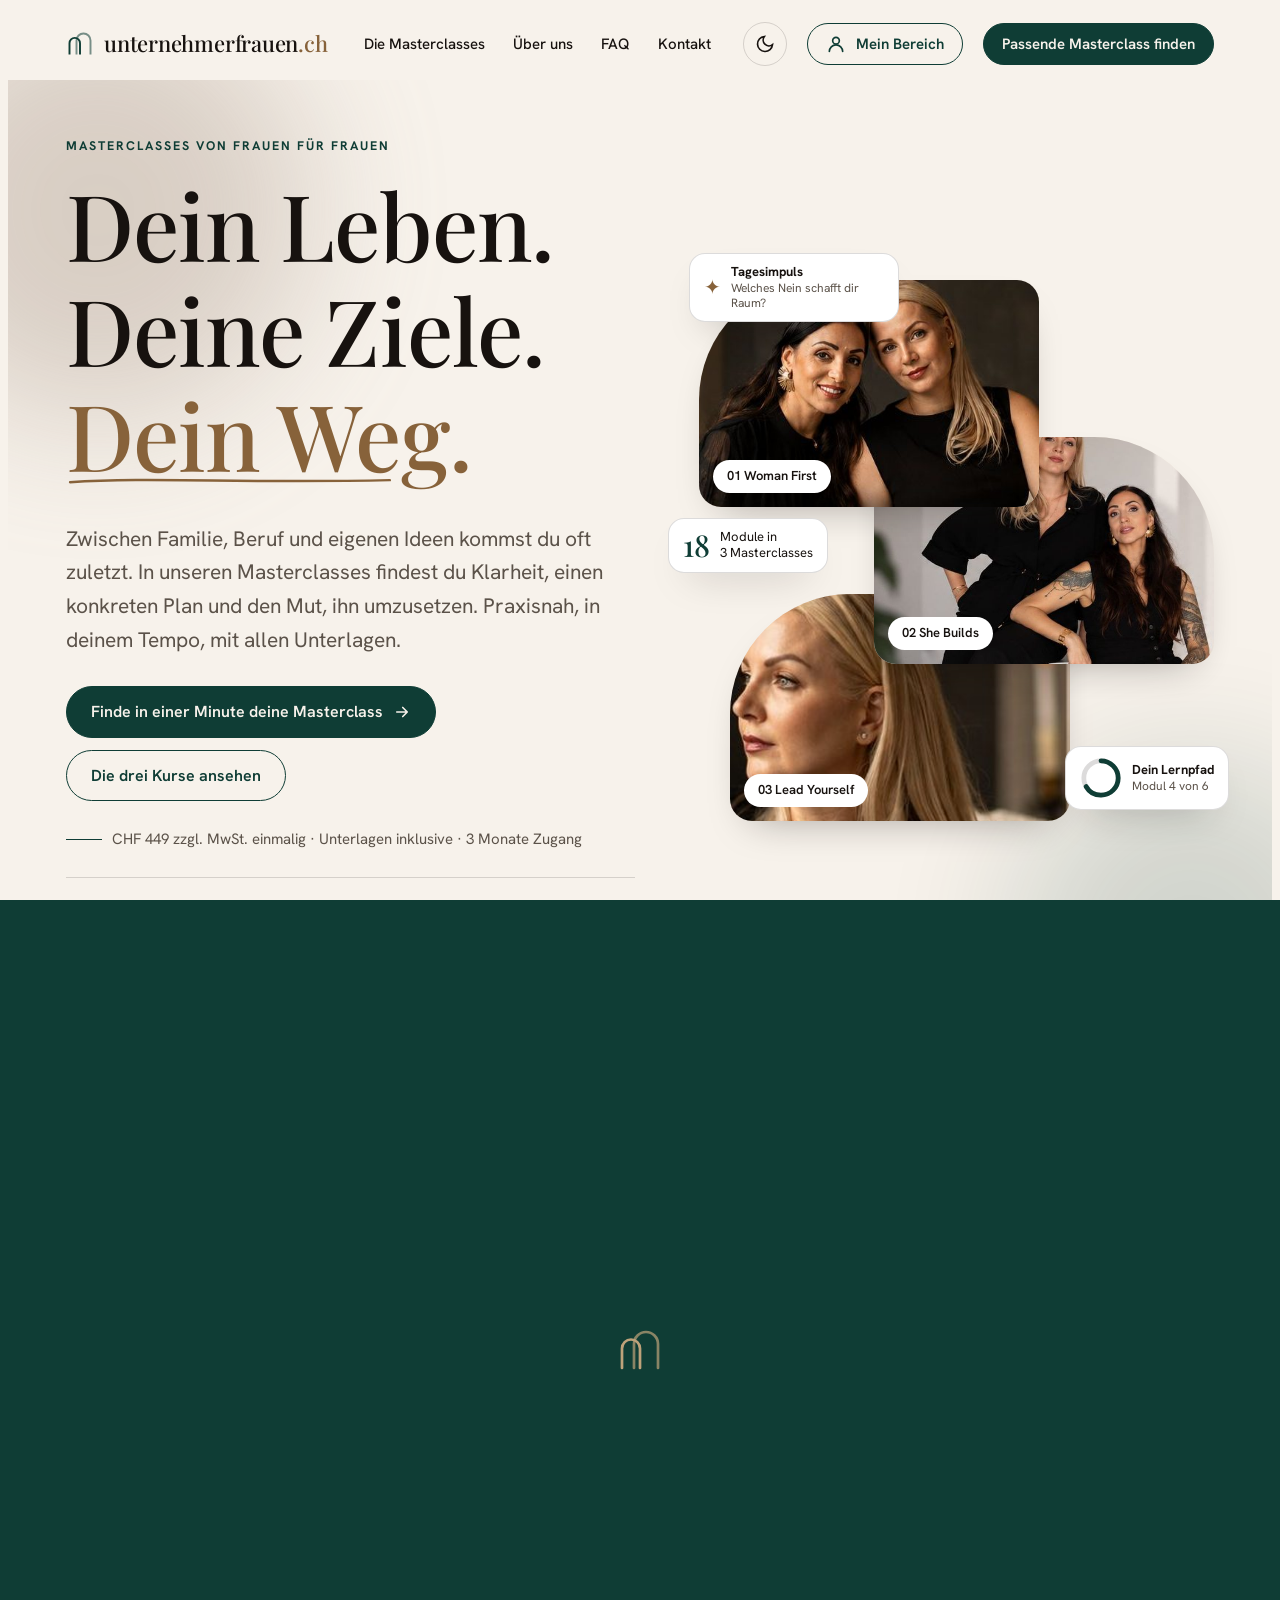
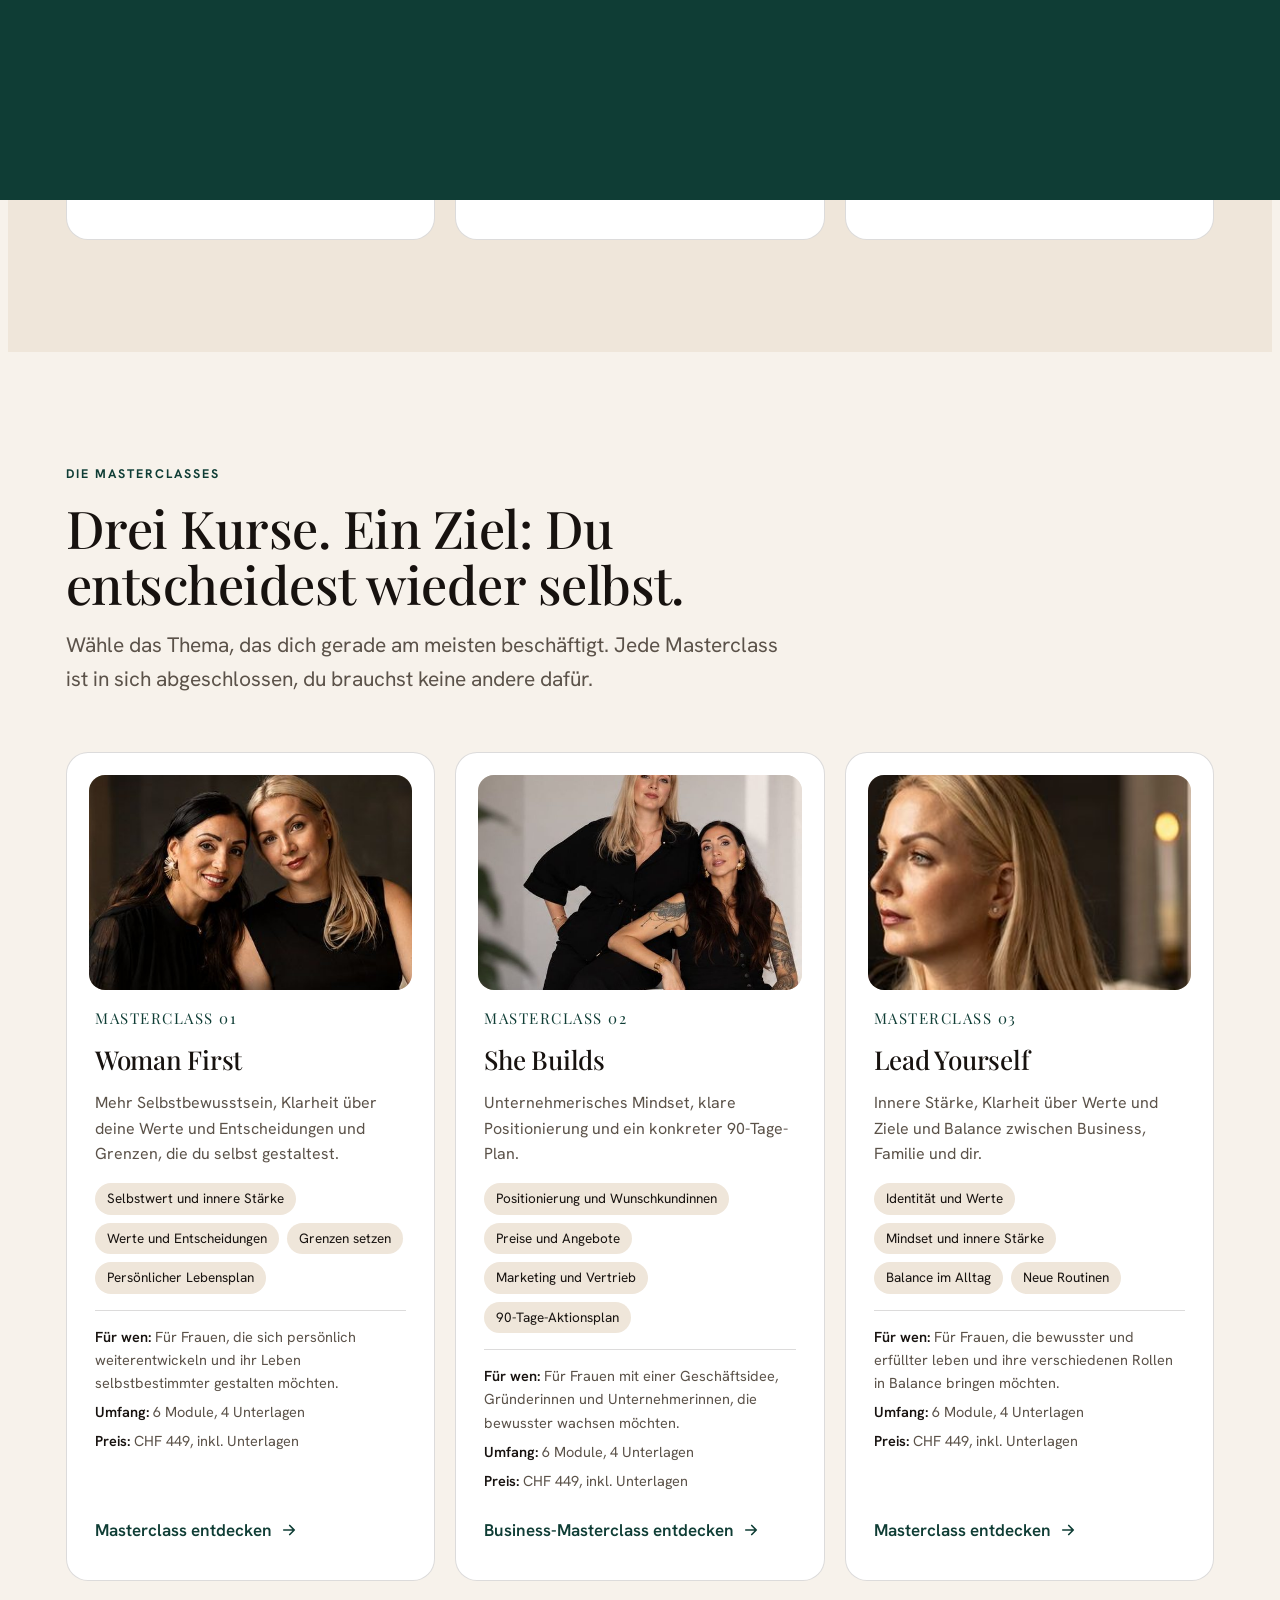
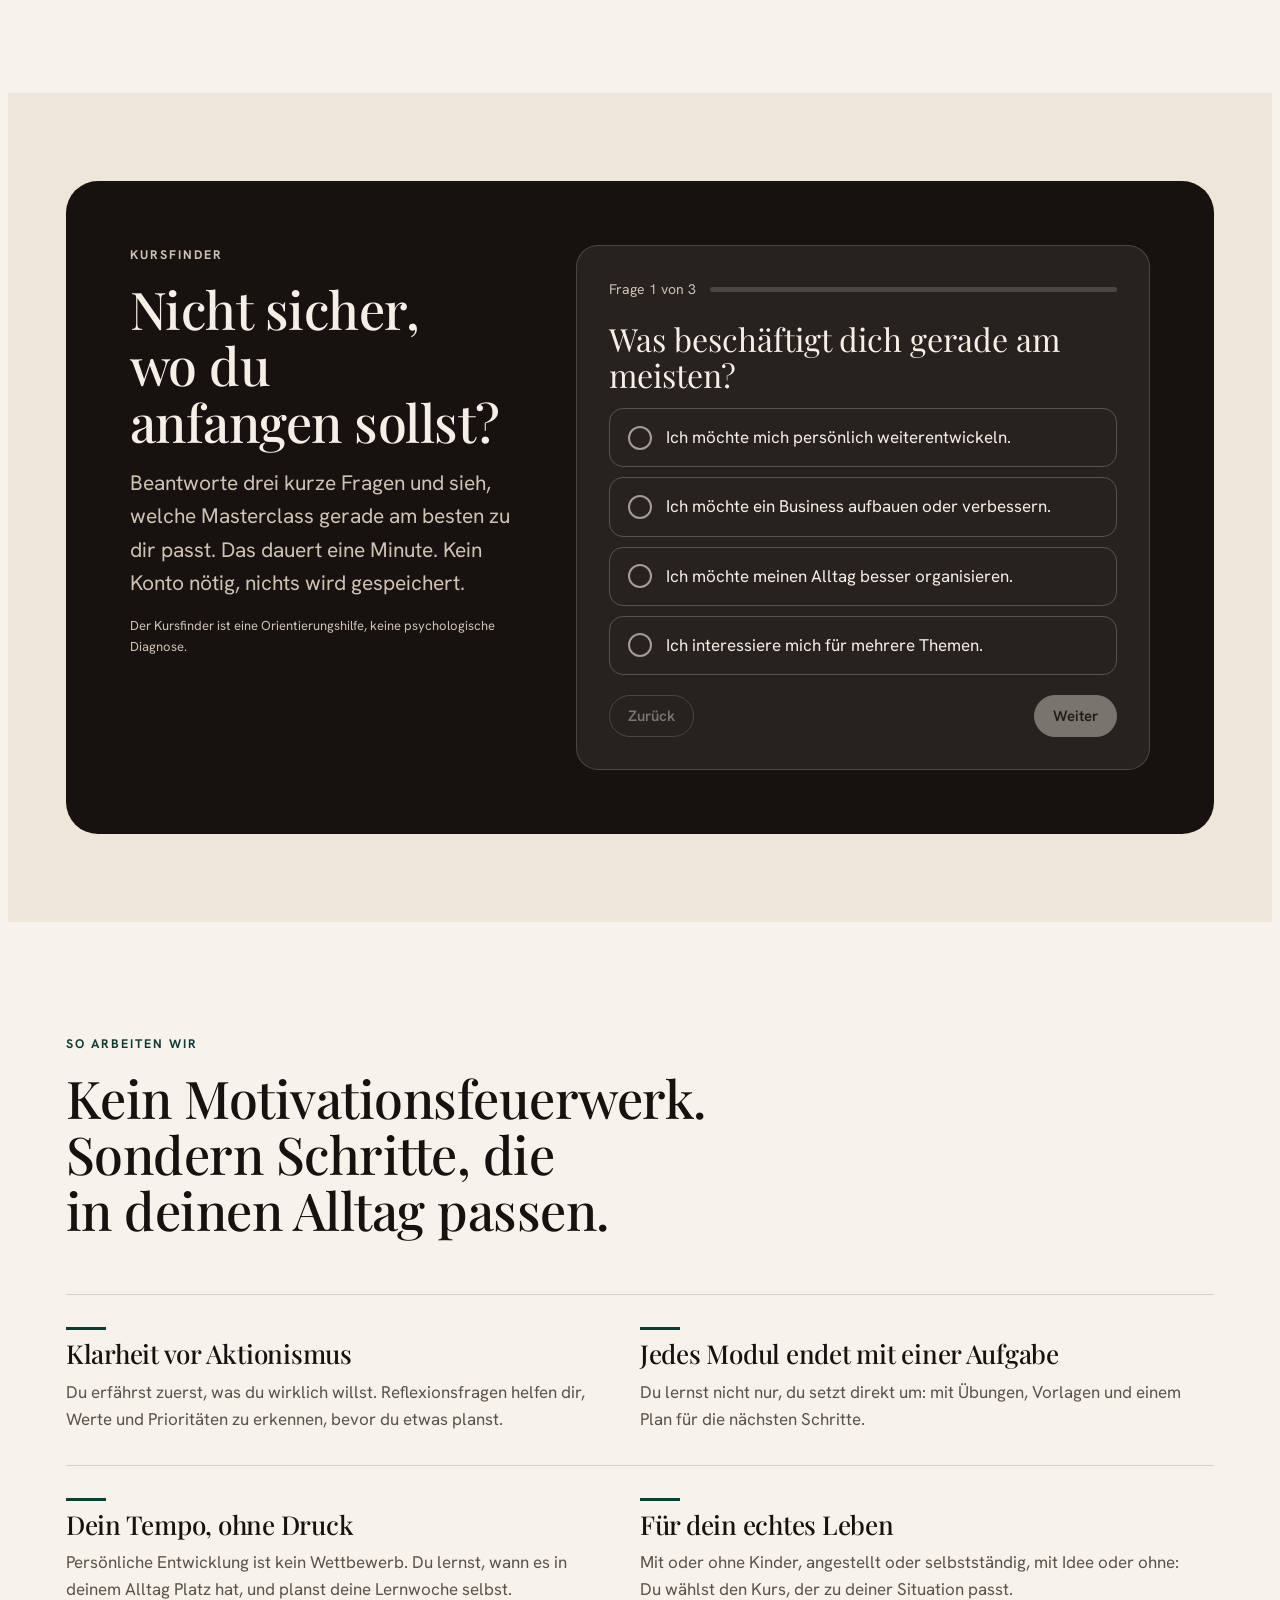
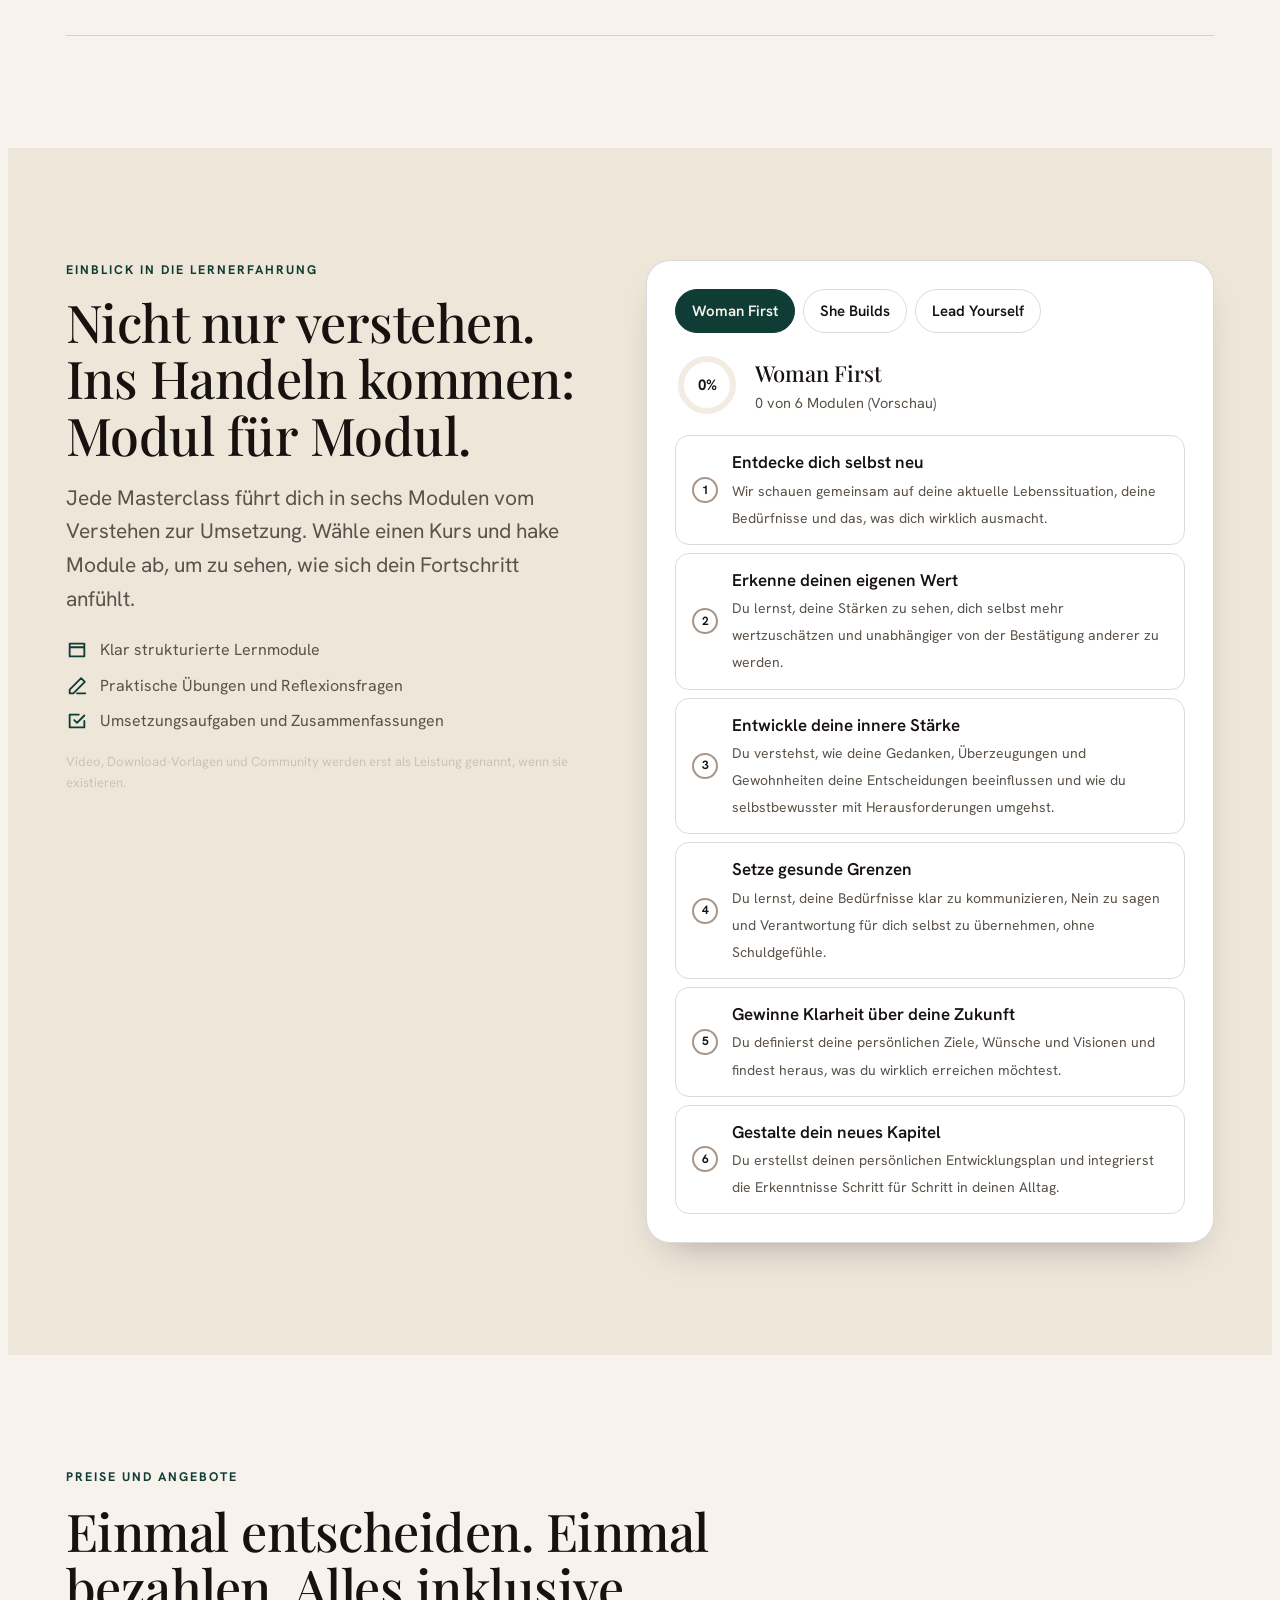
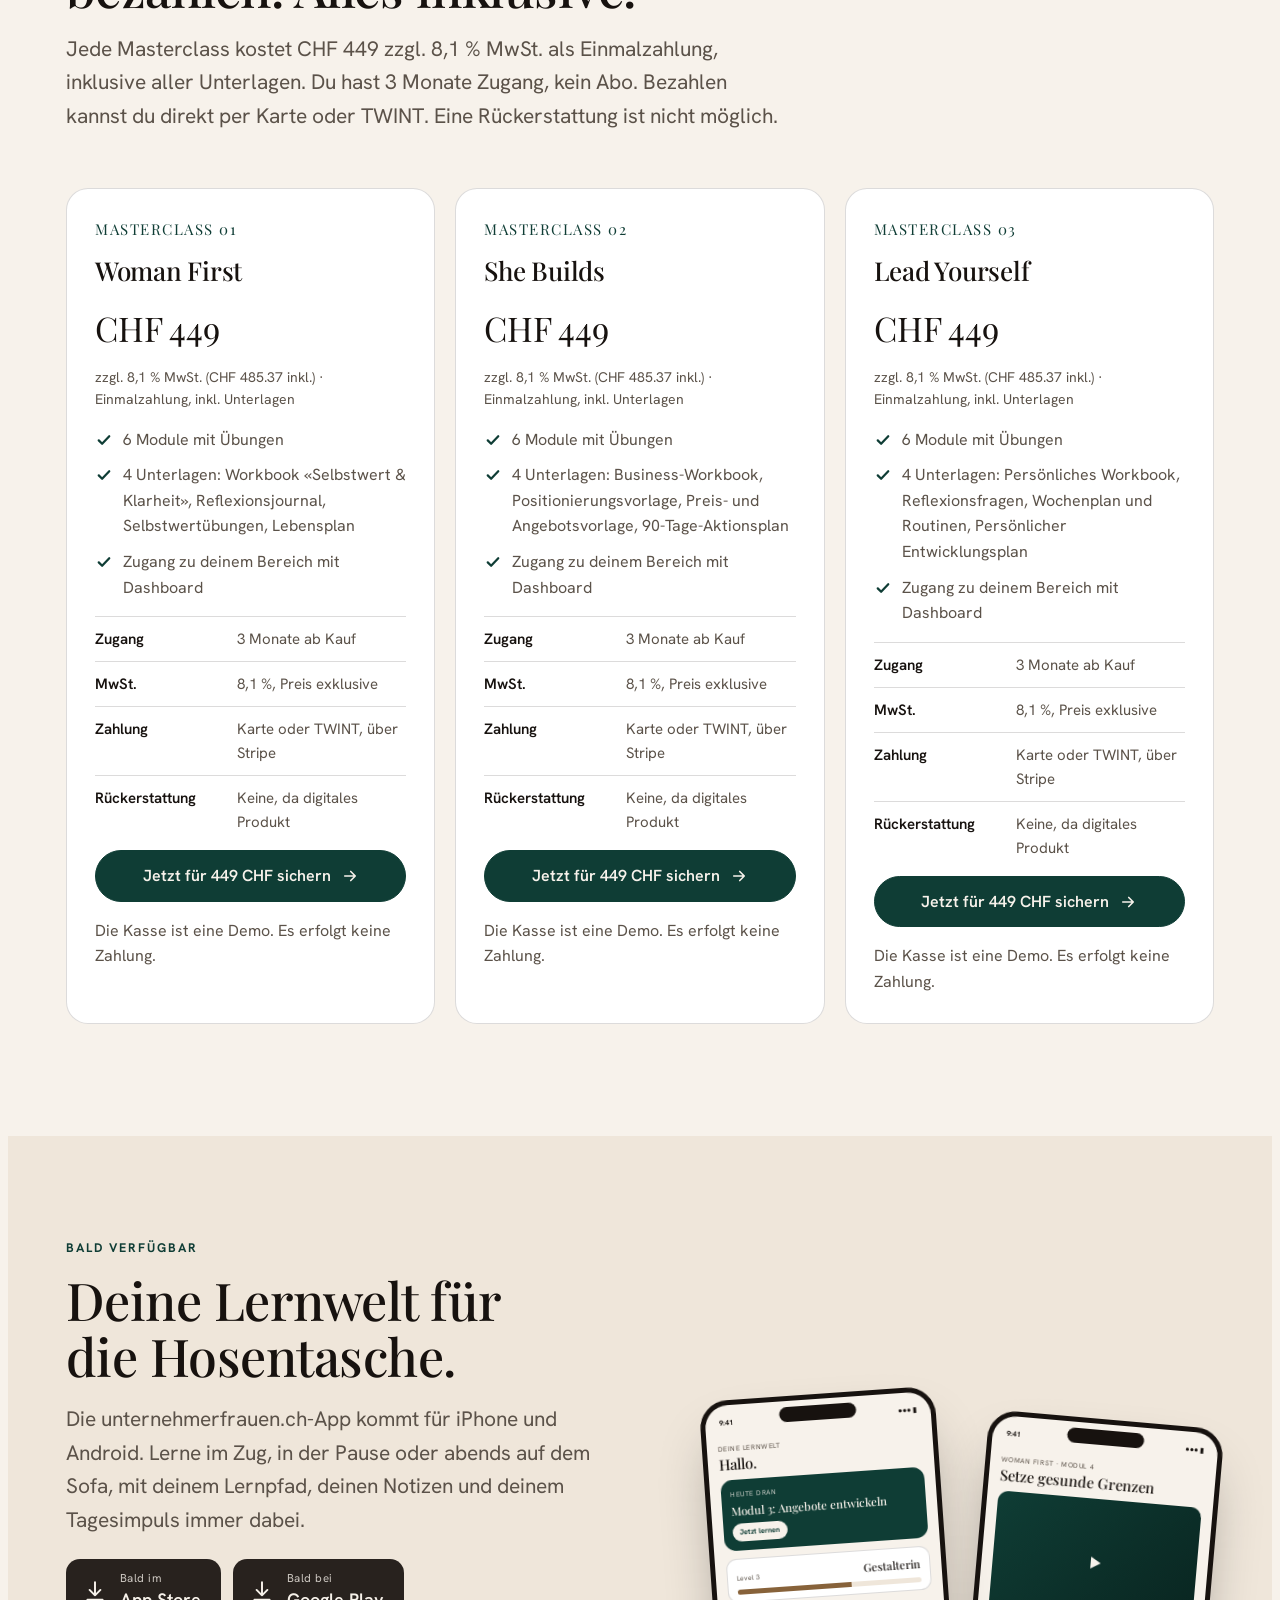
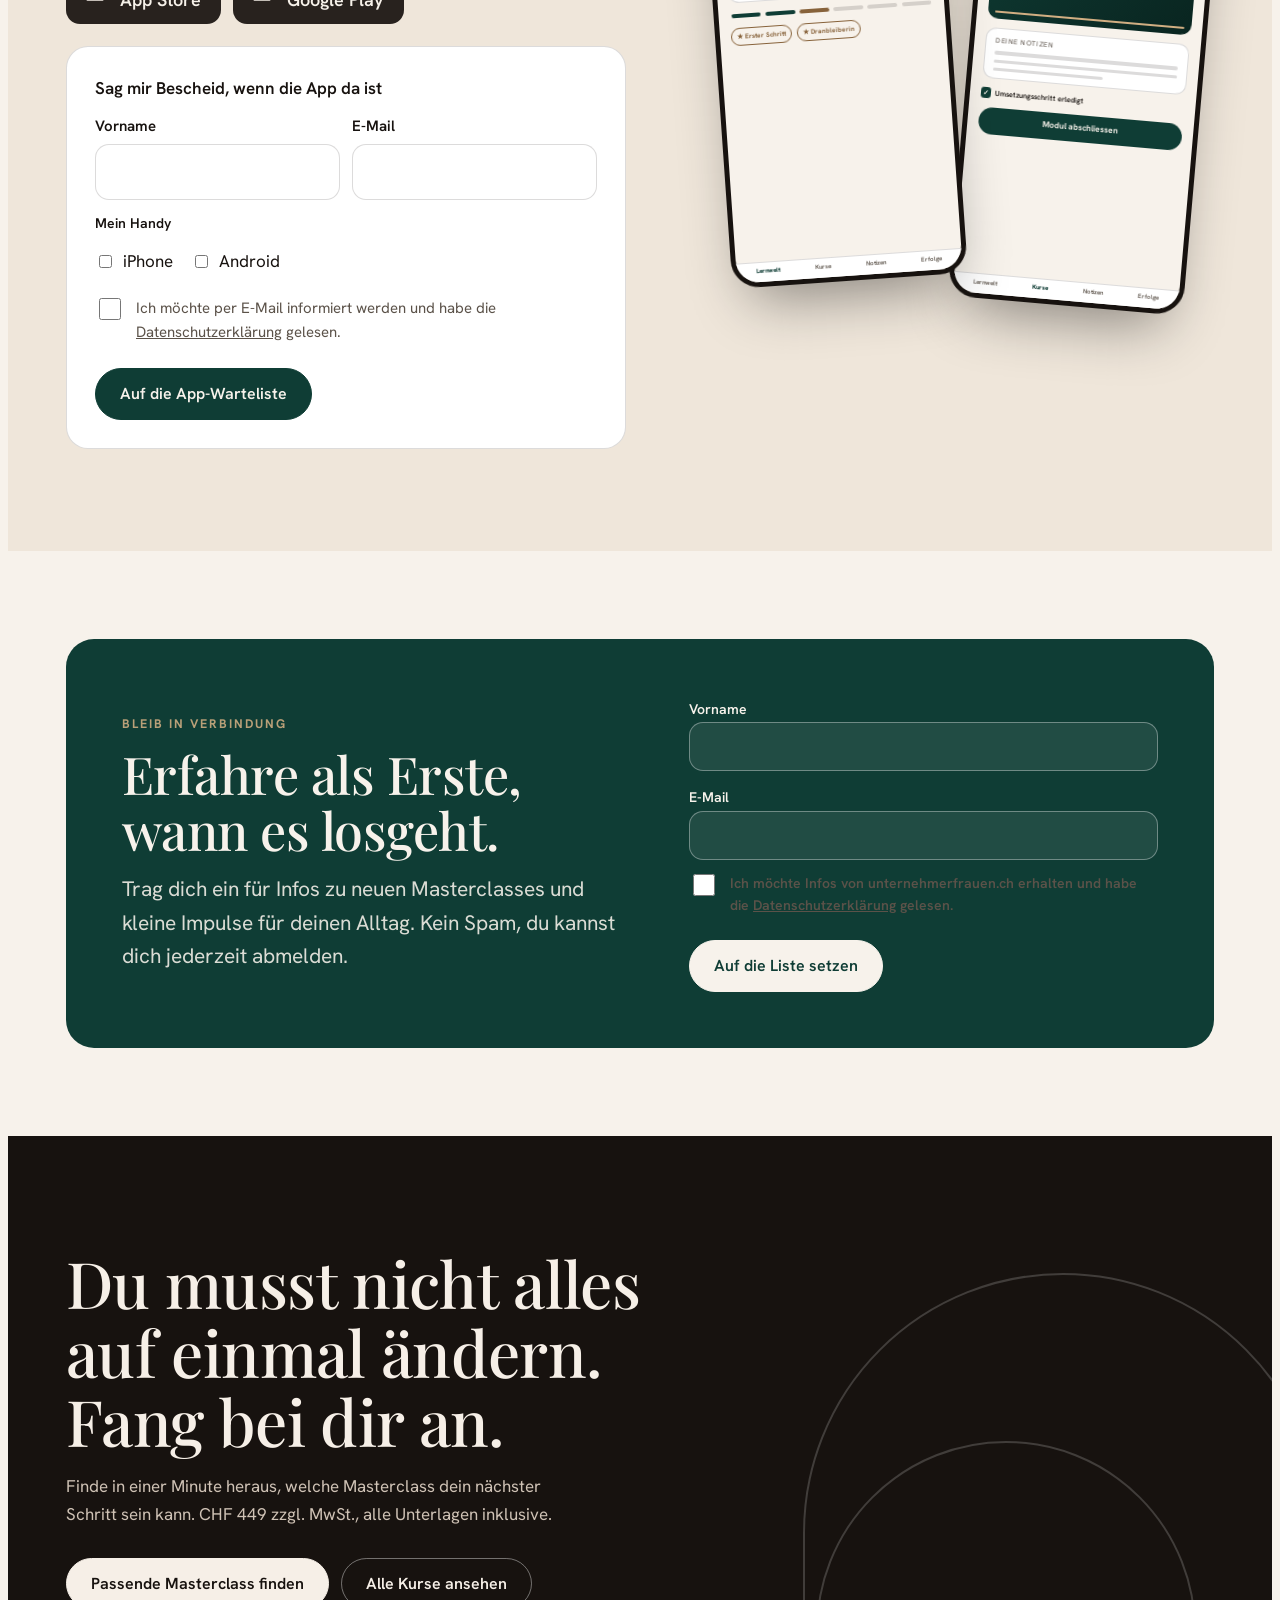
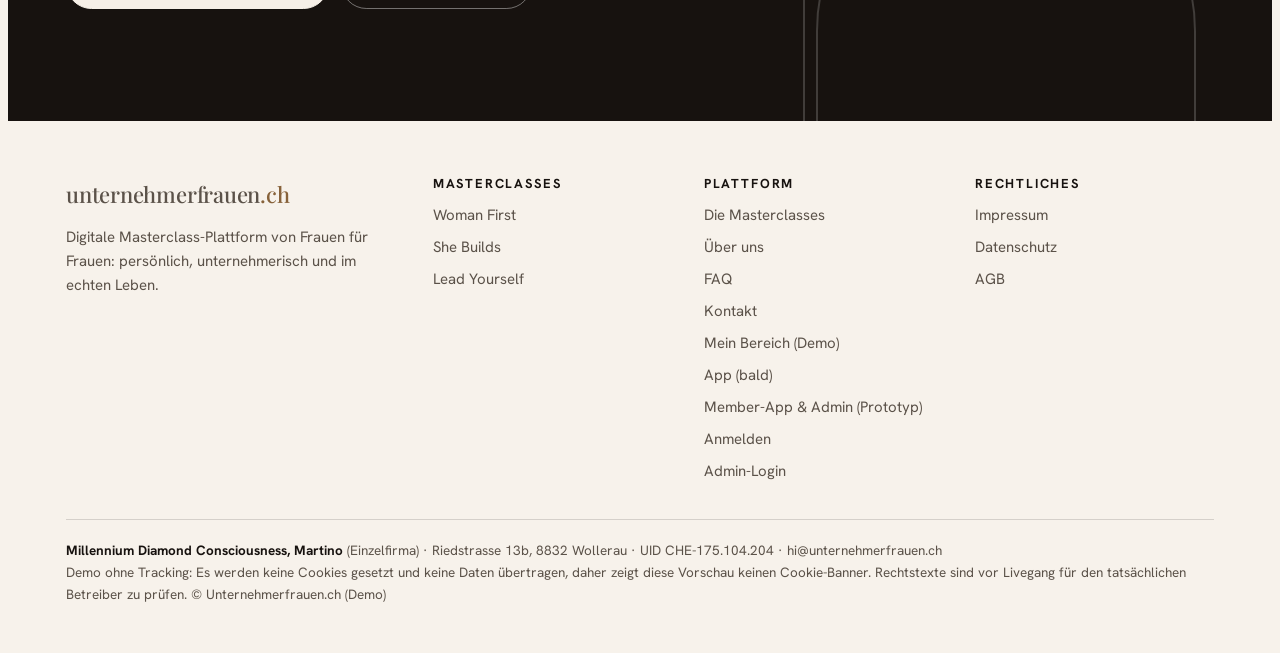
==== commit 85adc05a: "Add files via upload" ====
--- a/index.html
+++ b/index.html
@@ -71,7 +71,7 @@
         <div class="hstats fade d3" id="hstats" role="list"><div role="listitem"><b data-hs="c">0</b><span>Masterclasses</span></div><div role="listitem"><b data-hs="m">0</b><span>Module</span></div><div role="listitem"><b data-hs="u">0</b><span>Unterlagen</span></div><div role="listitem"><b data-hs="z">0</b><span>Monate Zugang</span></div></div>
       </div>
       <div class="hcs" role="group" aria-label="Die drei Masterclasses">
-        <span class="ph hnote">Vorlagenbilder (Entwurf)</span>
+        
         <div class="hchip c1" aria-hidden="true"><b data-hc="mods">0</b><span>Module in<br>3 Masterclasses</span></div>
         <div class="hchip c2" aria-hidden="true"><svg viewBox="0 0 44 44"><circle class="bg" cx="22" cy="22" r="18"/><circle class="fg" cx="22" cy="22" r="18"/></svg><span><b>Dein Lernpfad</b><small>Modul 4 von 6</small></span></div>
         <div class="hchip c3" aria-hidden="true"><i>✦</i><span><b>Tagesimpuls</b><small>Welches Nein schafft dir Raum?</small></span></div>
@@ -148,10 +148,8 @@
 
   <section id="ueber-uns">
     <div class="wrap">
-      <div class="sec-head rv"><p class="eyebrow">Die Menschen hinter der Marke</p><h2 class="h2">Von Frauen, die deinen Alltag kennen.</h2><p class="lead">Hier stellen sich Gründerinnen und Dozentinnen vor. Es werden nur echte Profile veröffentlicht. <span class="ph">Platzhalter</span></p></div>
-      <div class="founders rv"><img data-img="b.photo" alt="Zwei Frauen in Schwarz posieren selbstbewusst vor hellem Hintergrund" width="612" height="488"><div><p class="quote">Erfolg entsteht, wenn du an dich glaubst und ins Handeln kommst.</p><p class="eyebrow" style="margin-top:14px">Stefanie &amp; Suzana</p><p class="small-note" style="color:var(--ink2);margin-top:10px">Profile mit fachlichem Hintergrund und Motivation folgen. <span class="ph">Platzhalter</span></p></div></div>
-      <div class="grid3" id="team"></div>
-      <p class="small-note rv" style="margin-top:20px;color:var(--ink2)">Auf der Live-Website werden nicht ausgefüllte Profile ausgeblendet.</p>
+      <div class="sec-head rv"><p class="eyebrow">Die Menschen hinter der Marke</p><h2 class="h2">Von Frauen, die deinen Alltag kennen.</h2><p class="lead">Die Gründerinnen hinter unternehmerfrauen.ch.</p></div>
+      <div class="founders rv"><img data-img="b.photo" alt="Zwei Frauen in Schwarz posieren selbstbewusst vor hellem Hintergrund" width="612" height="488"><div><p class="quote">Erfolg entsteht, wenn du an dich glaubst und ins Handeln kommst.</p><p class="eyebrow" style="margin-top:14px">Stefanie &amp; Suzana</p></div></div>
     </div>
   </section>
 
@@ -245,7 +243,7 @@
         <div class="fld"><label for="cCourse">Gewünschte Masterclass (optional)</label><select id="cCourse"><option value="">Noch offen</option></select></div>
         <div class="fld"><label for="cMsg">Anliegen (optional)</label><textarea id="cMsg"></textarea></div>
         <div class="hp" aria-hidden="true"><label>Nicht ausfüllen<input id="cHp" tabindex="-1" autocomplete="off"></label></div>
-        <label class="chk"><input type="checkbox" id="cOk"><span>Ich habe die Datenschutzhinweise gelesen. <span class="ph">Text folgt</span></span></label>
+        <label class="chk"><input type="checkbox" id="cOk"><span>Ich habe die Datenschutzhinweise gelesen.</span></label>
         <div class="err" id="eOk" role="alert" style="color:#B3261E;font-size:14px"></div>
         <div><button class="btn" type="submit">Anfrage prüfen</button></div>
         <div class="status" id="cStatus" hidden></div>
@@ -272,7 +270,7 @@
       <div><a class="logo" href="#" style="margin-bottom:12px"><span class="wm2">unternehmerfrauen<i>.ch</i></span></a><p>Digitale Masterclass-Plattform von Frauen für Frauen: persönlich, unternehmerisch und im echten Leben.</p></div>
       <div><h4>Masterclasses</h4><ul id="fLinks"></ul></div>
       <div><h4>Plattform</h4><ul id="fPlat"><li><a href="#masterclasses">Die Masterclasses</a></li><li><a href="#ueber-uns">Über uns</a></li><li><a href="#faq">FAQ</a></li><li><a href="#kontakt">Kontakt</a></li><li><a href="#dashboard">Mein Bereich (Demo)</a></li><li><a href="#app">App (bald)</a></li><li><a href="app.html">Member-App &amp; Admin (Prototyp)</a></li></ul></div>
-      <div><h4>Rechtliches</h4><ul><li><a href="#impressum">Impressum</a></li><li><a href="#datenschutz">Datenschutz <span class="ph keep">Entwurf</span></a></li><li><a href="#agb">AGB <span class="ph keep">Entwurf</span></a></li></ul></div>
+      <div><h4>Rechtliches</h4><ul><li><a href="#impressum">Impressum</a></li><li><a href="#datenschutz">Datenschutz</a></li><li><a href="#agb">AGB</a></li></ul></div>
     </div>
     <p class="legal"><b style="color:var(--ink)">Millennium Diamond Consciousness, Martino</b> (Einzelfirma) · Riedstrasse 13b, 8832 Wollerau · UID CHE-175.104.204 · hi@unternehmerfrauen.ch<br>Demo ohne Tracking: Es werden keine Cookies gesetzt und keine Daten übertragen, daher zeigt diese Vorschau keinen Cookie-Banner. Rechtstexte sind vor Livegang für den tatsächlichen Betreiber zu prüfen. © Unternehmerfrauen.ch (Demo)</p>
   </div>
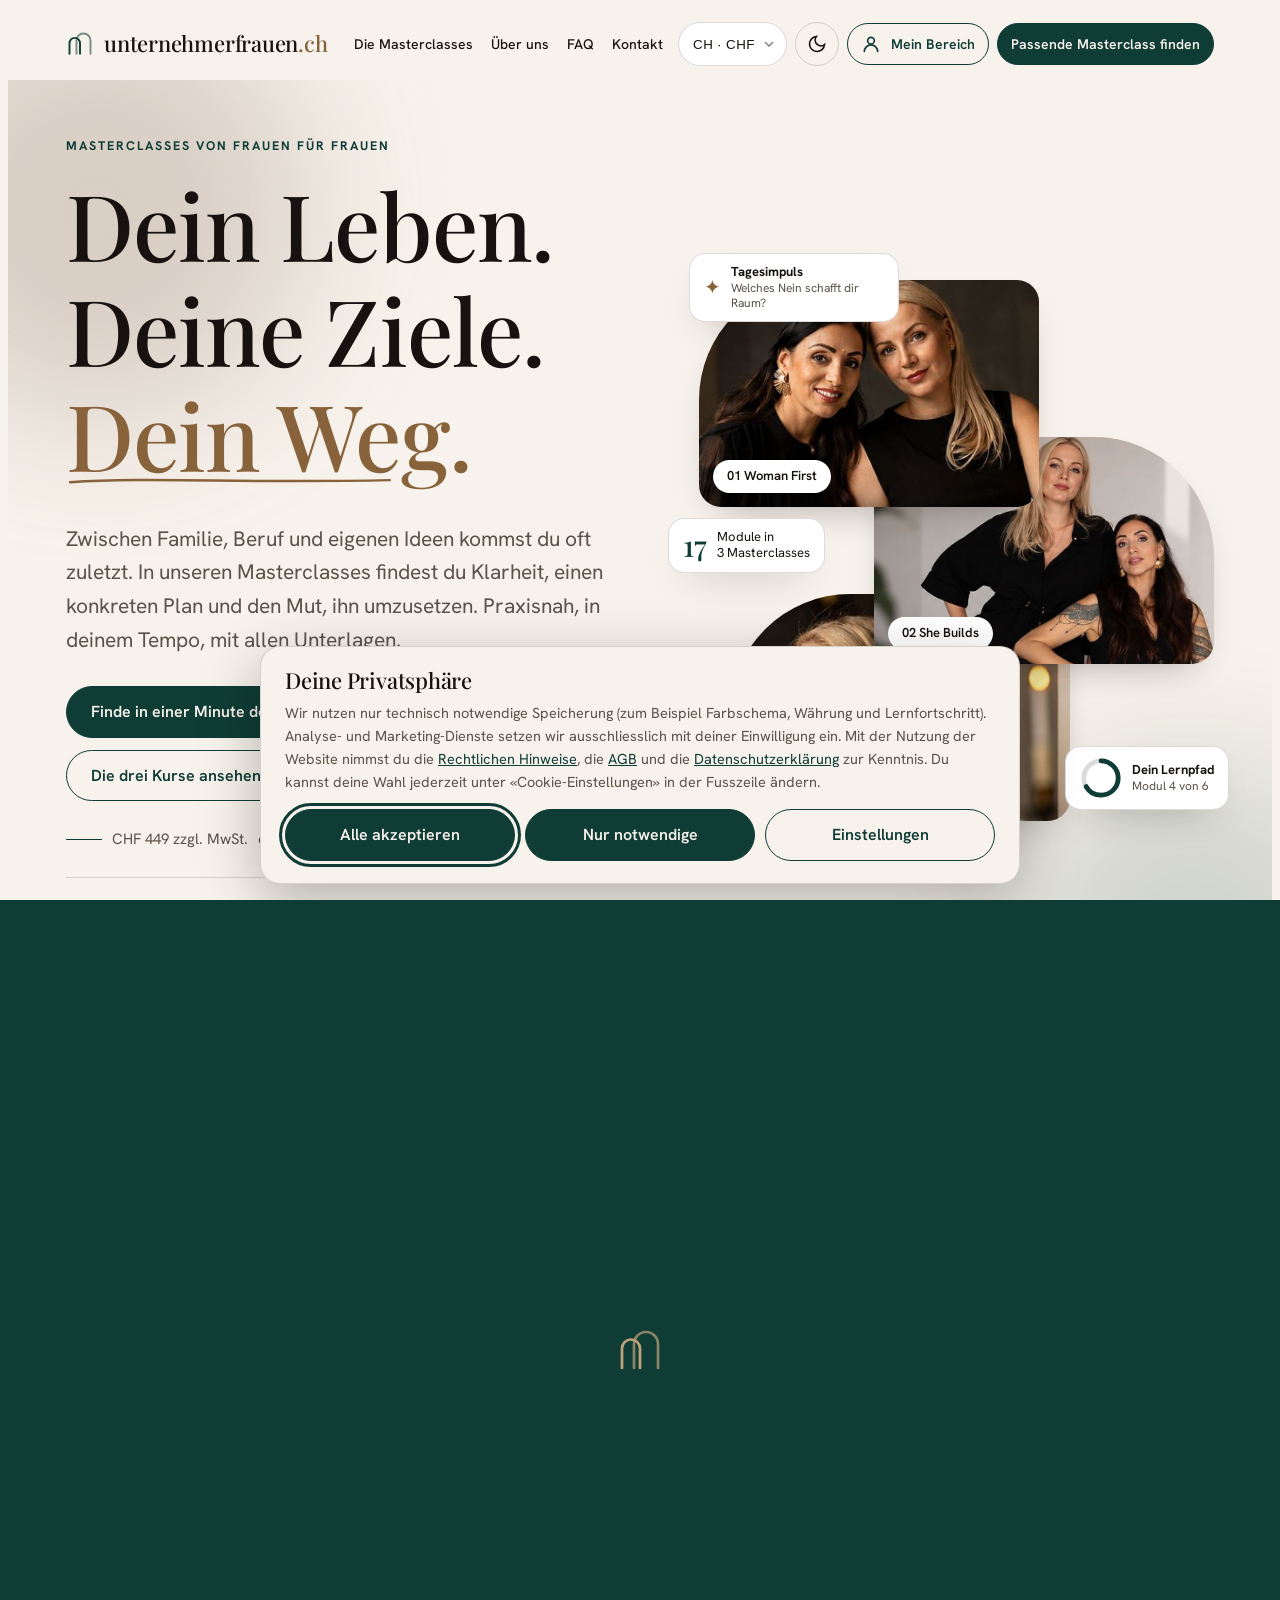
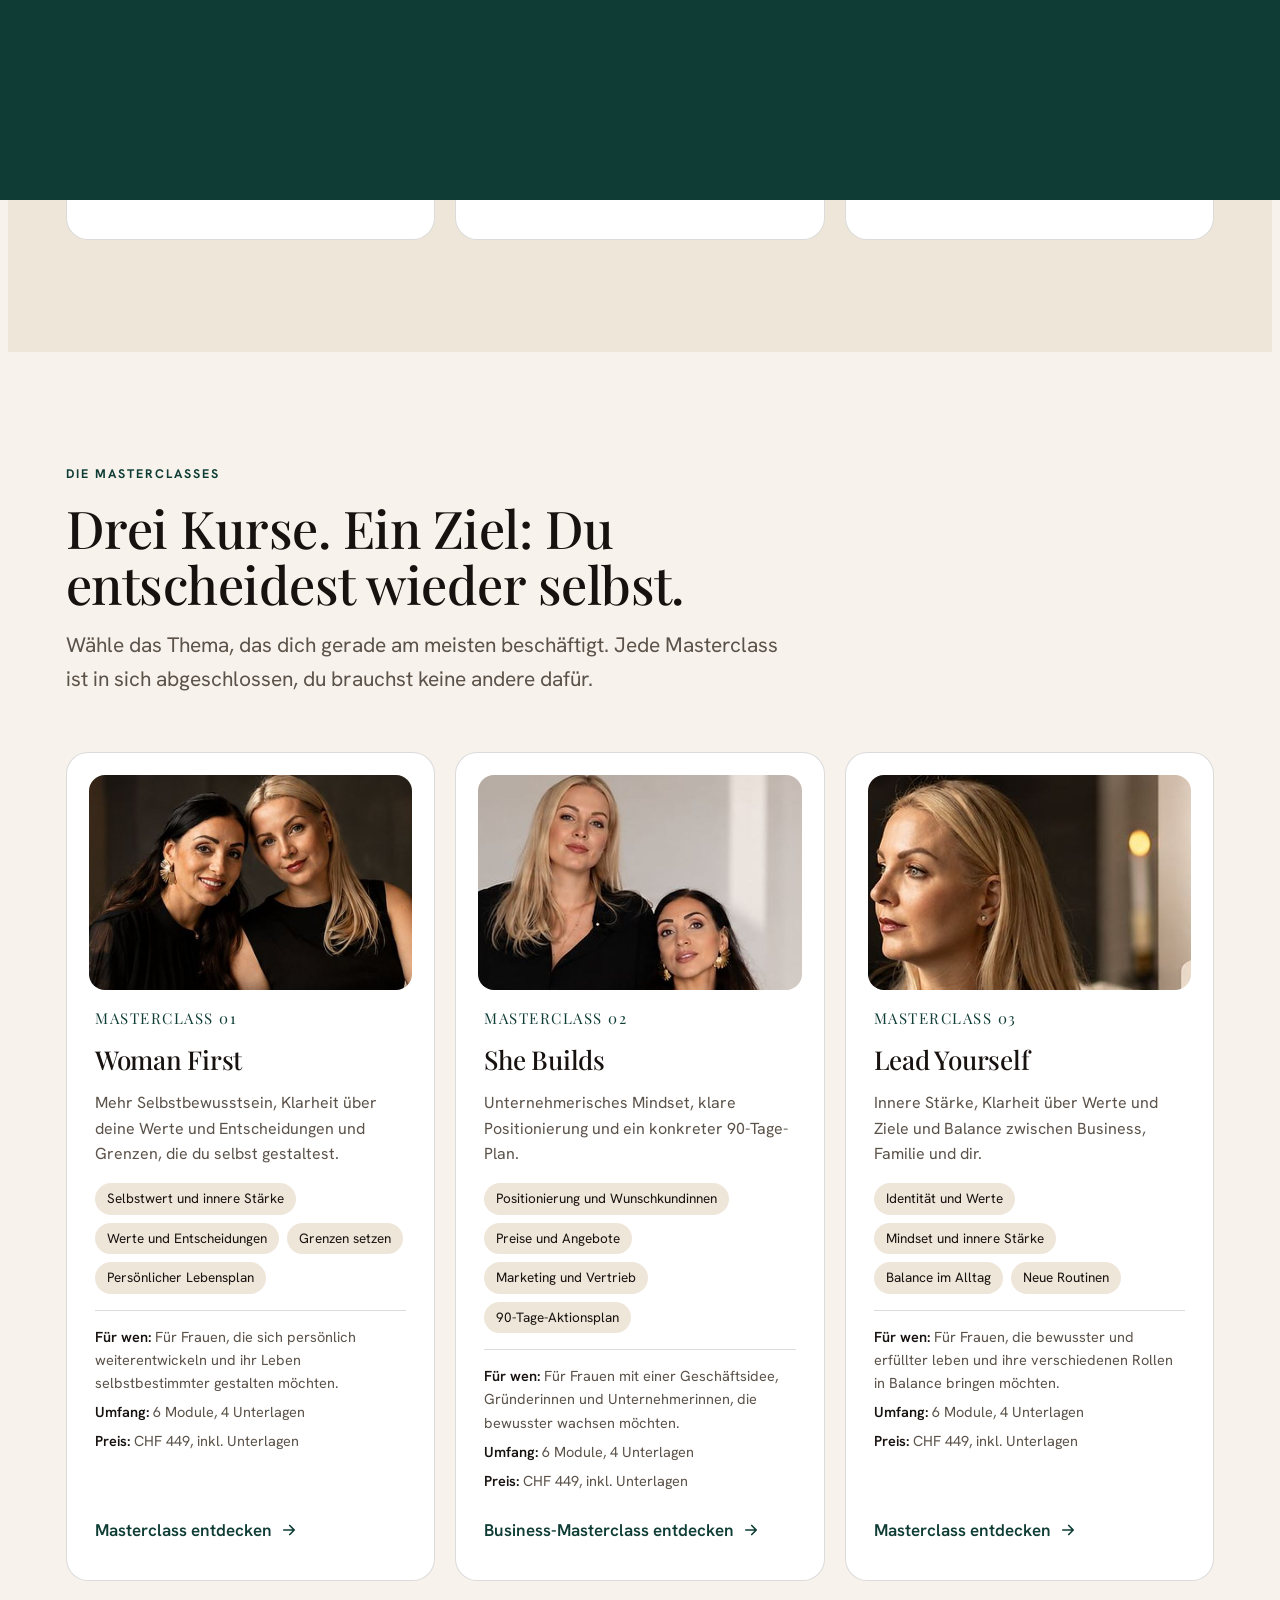
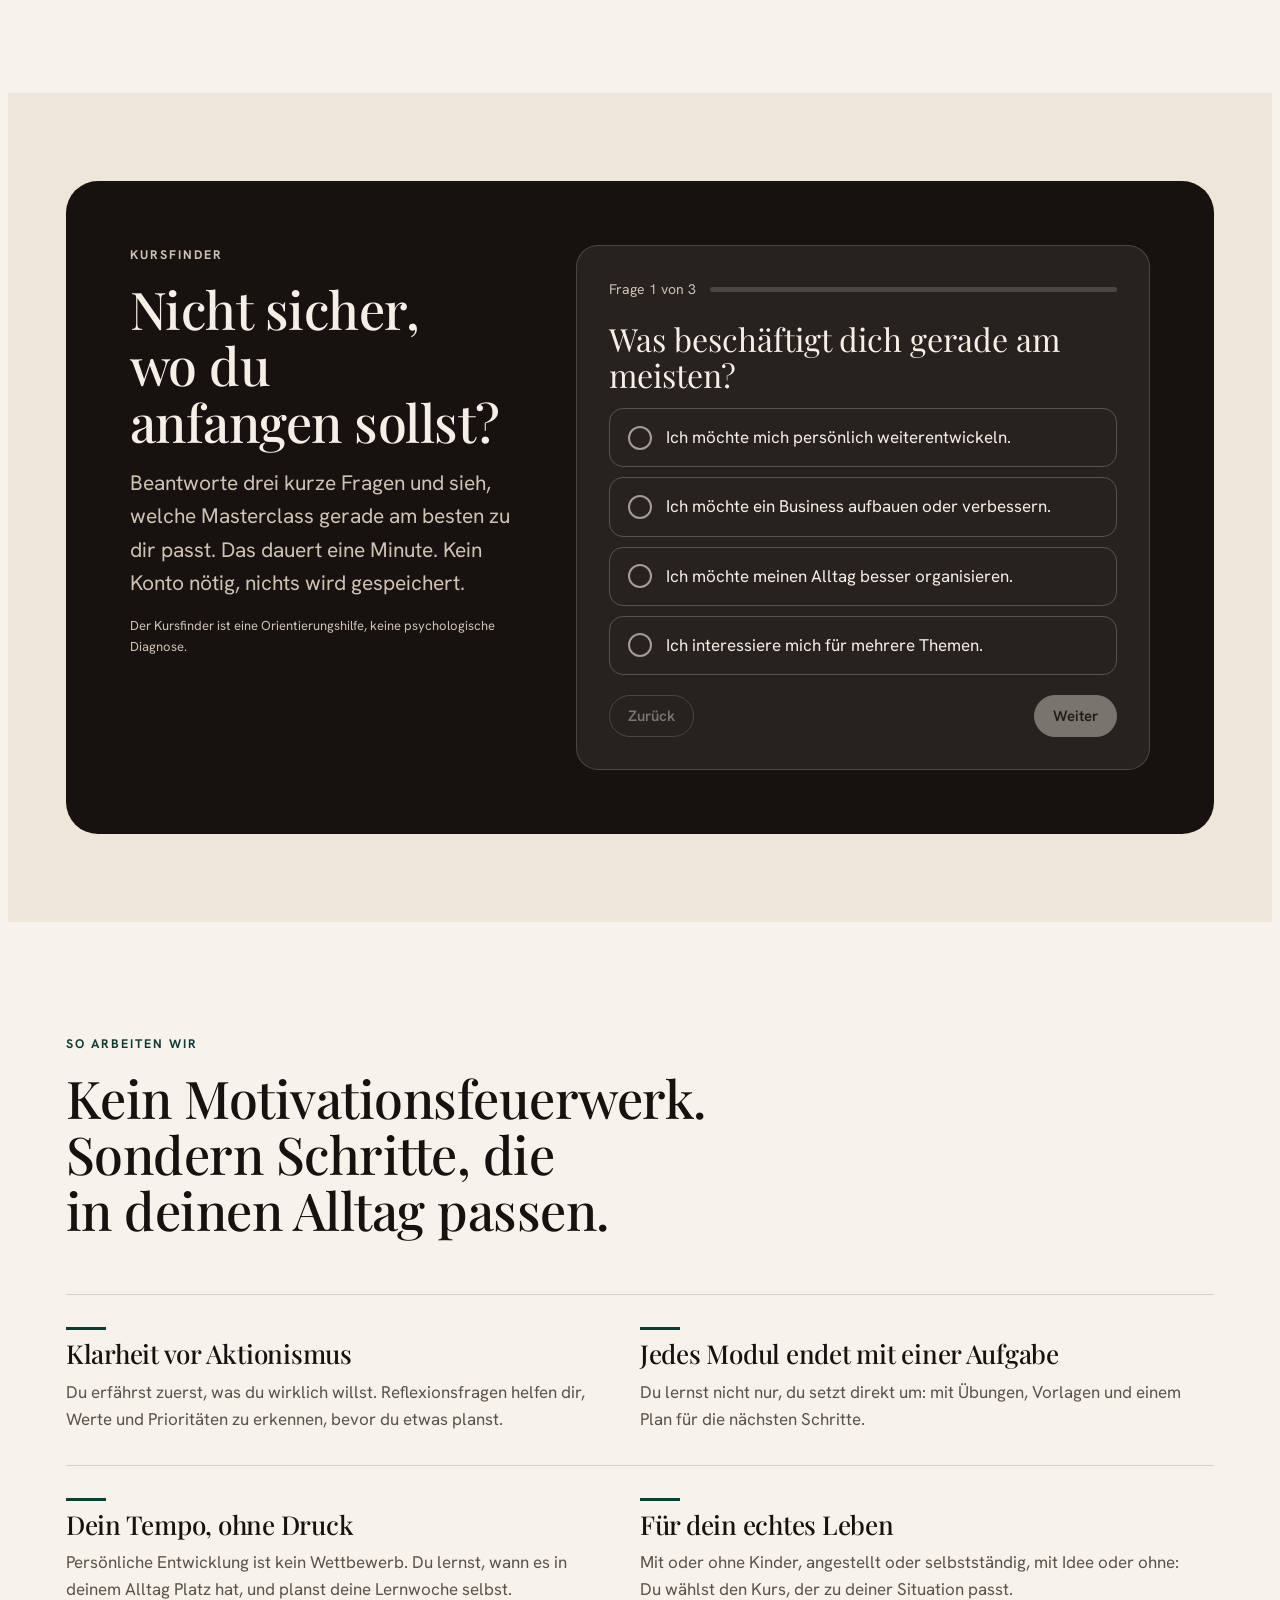
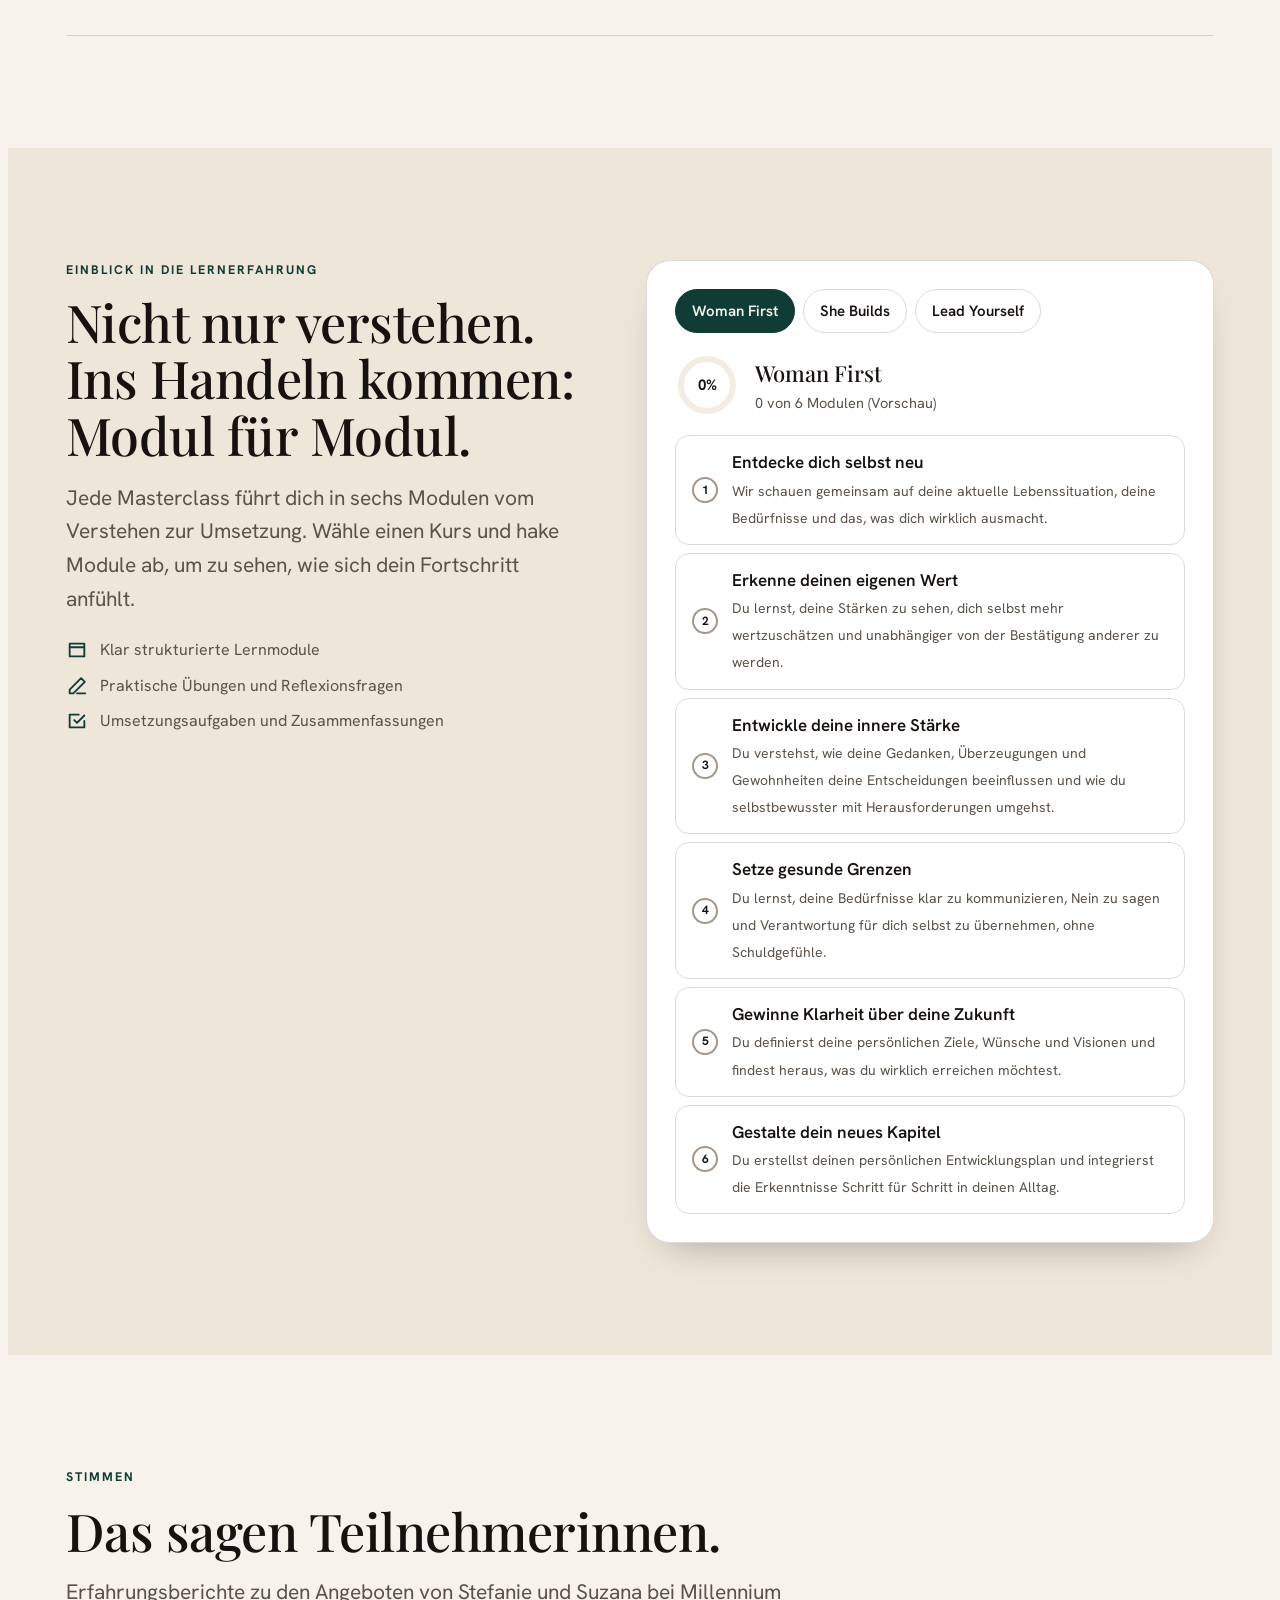
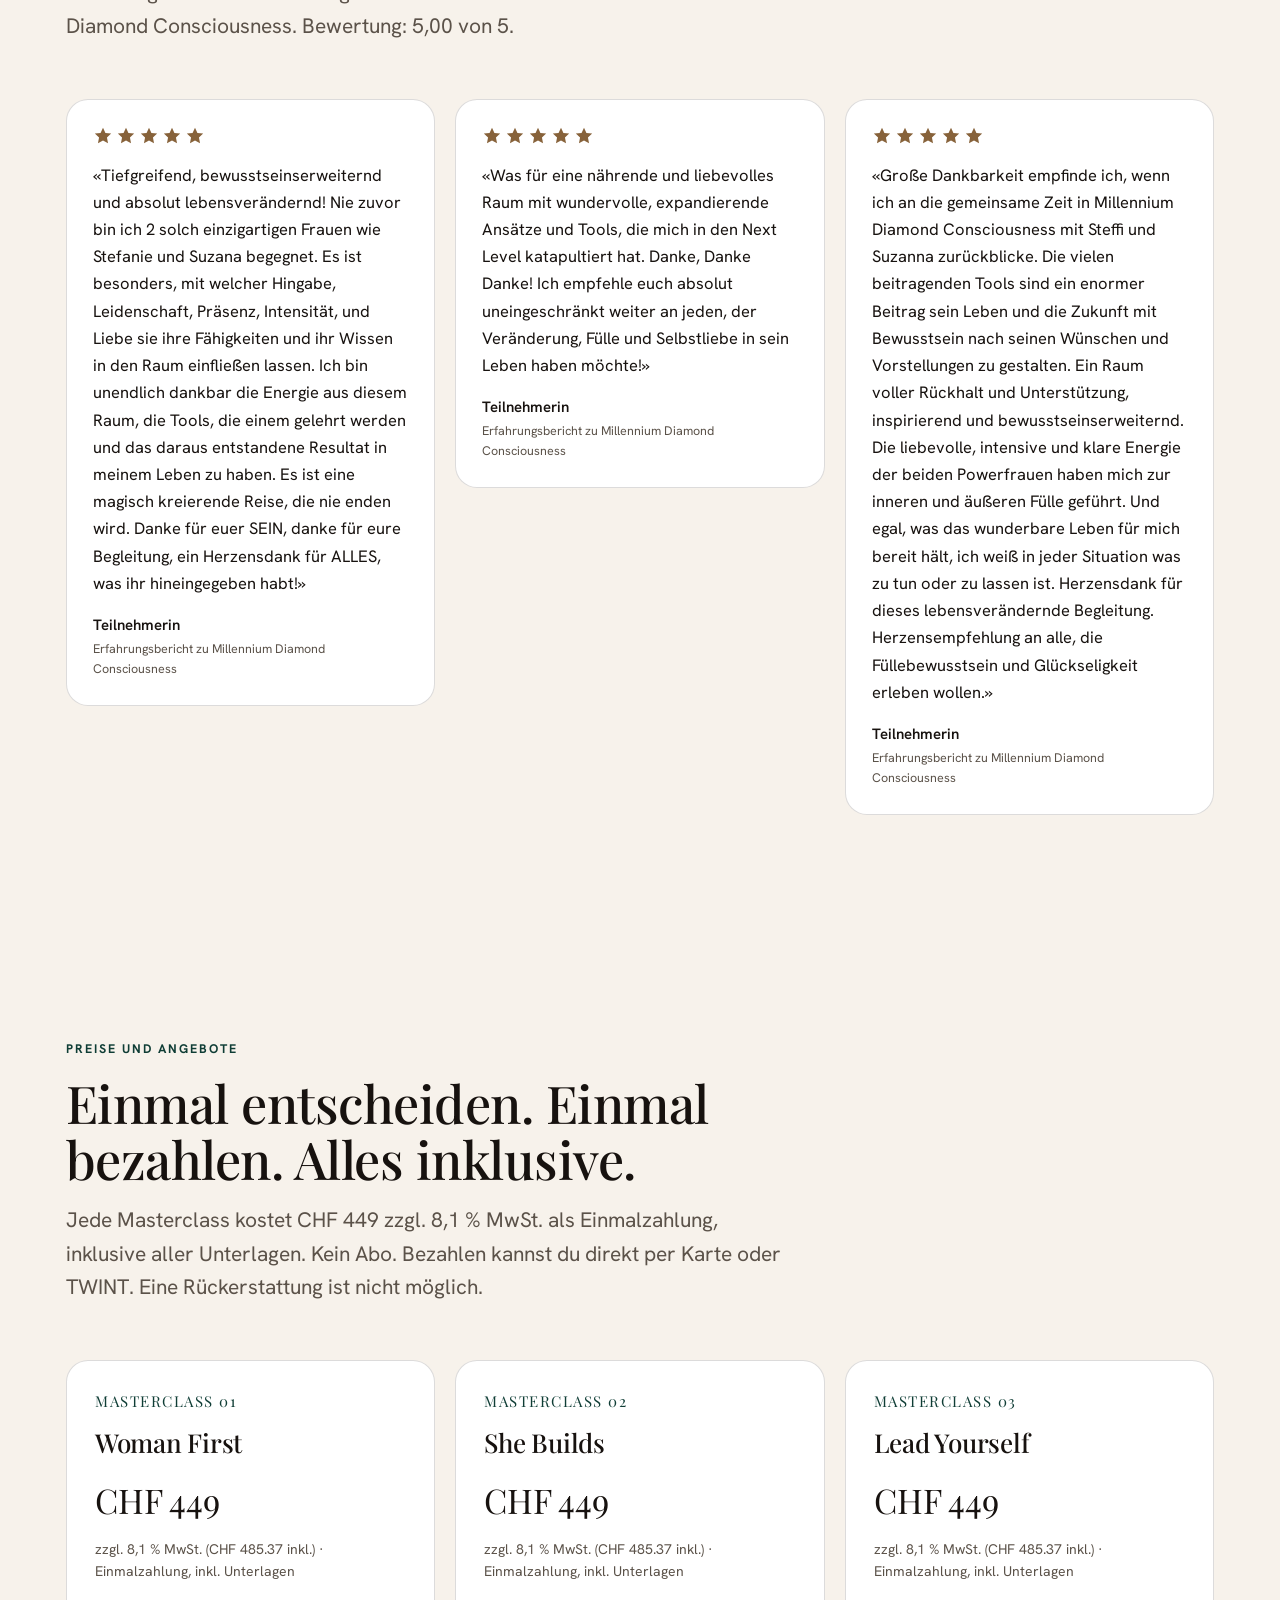
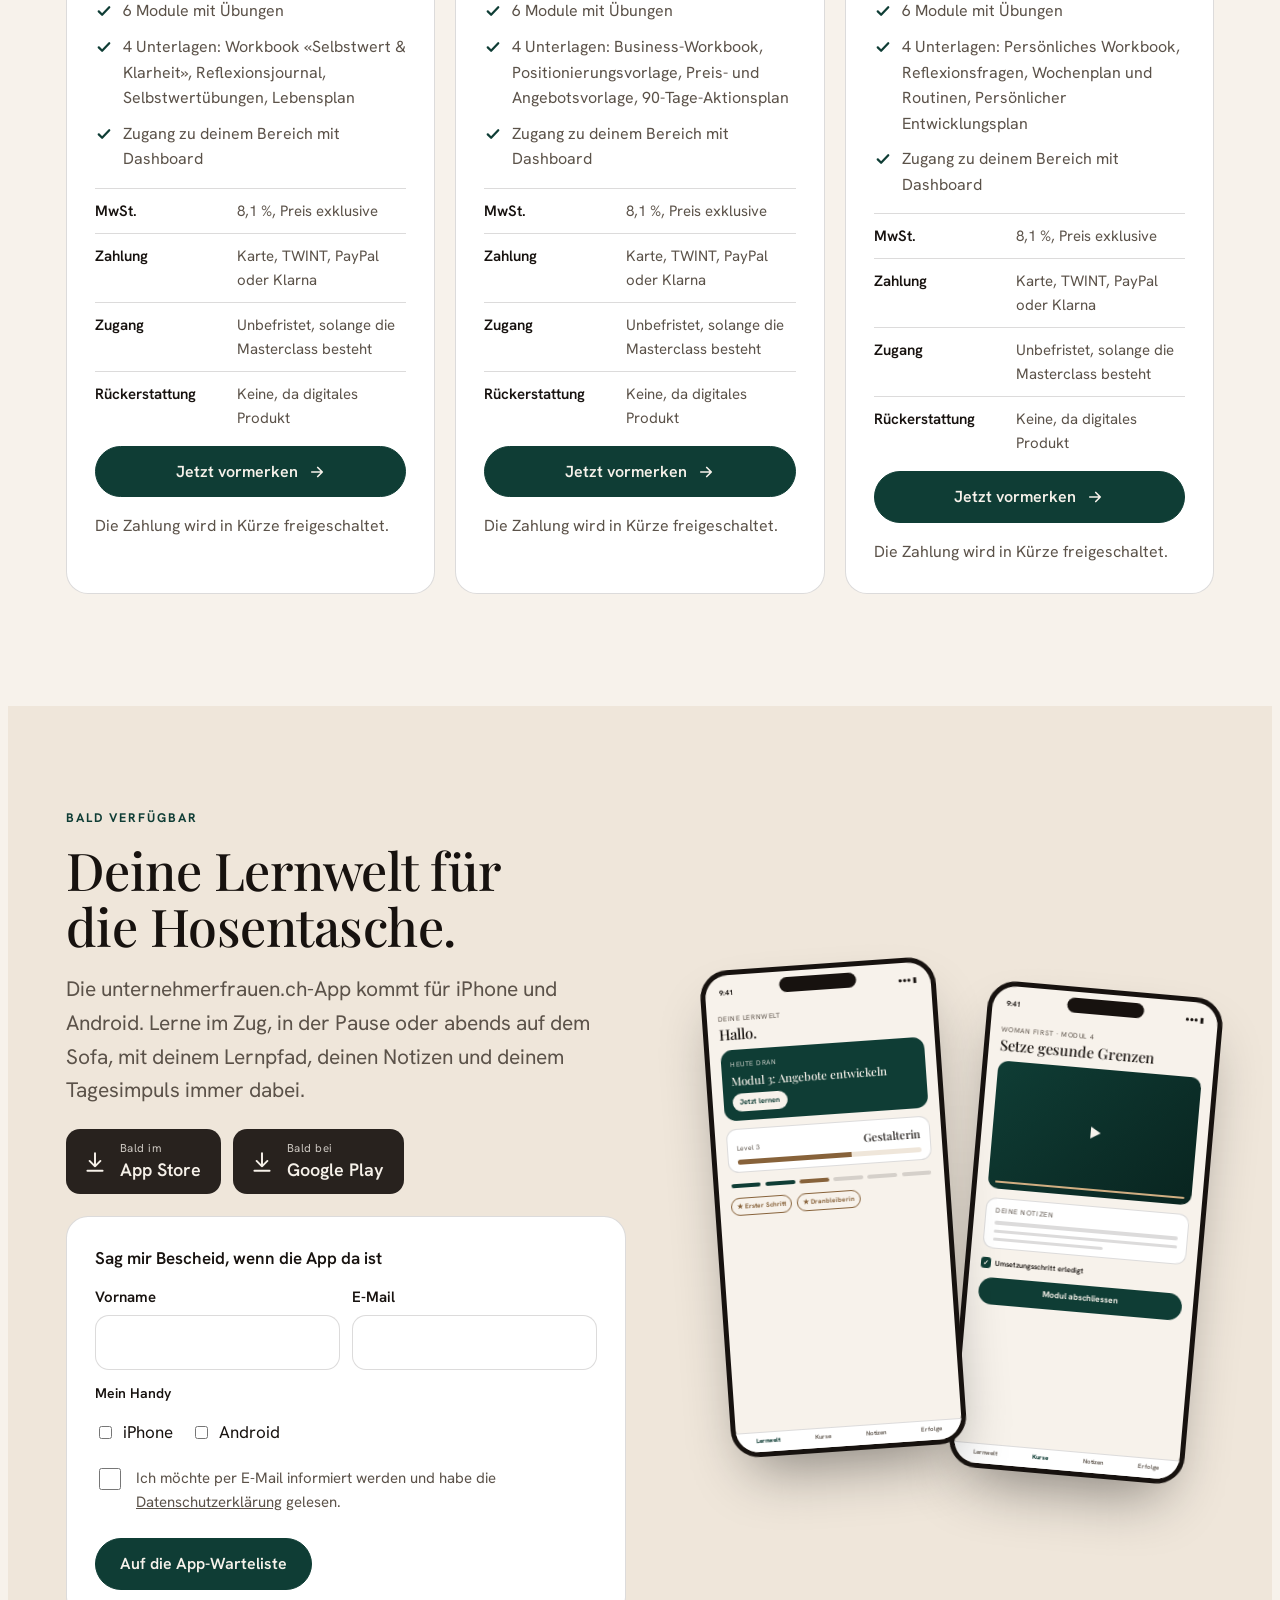
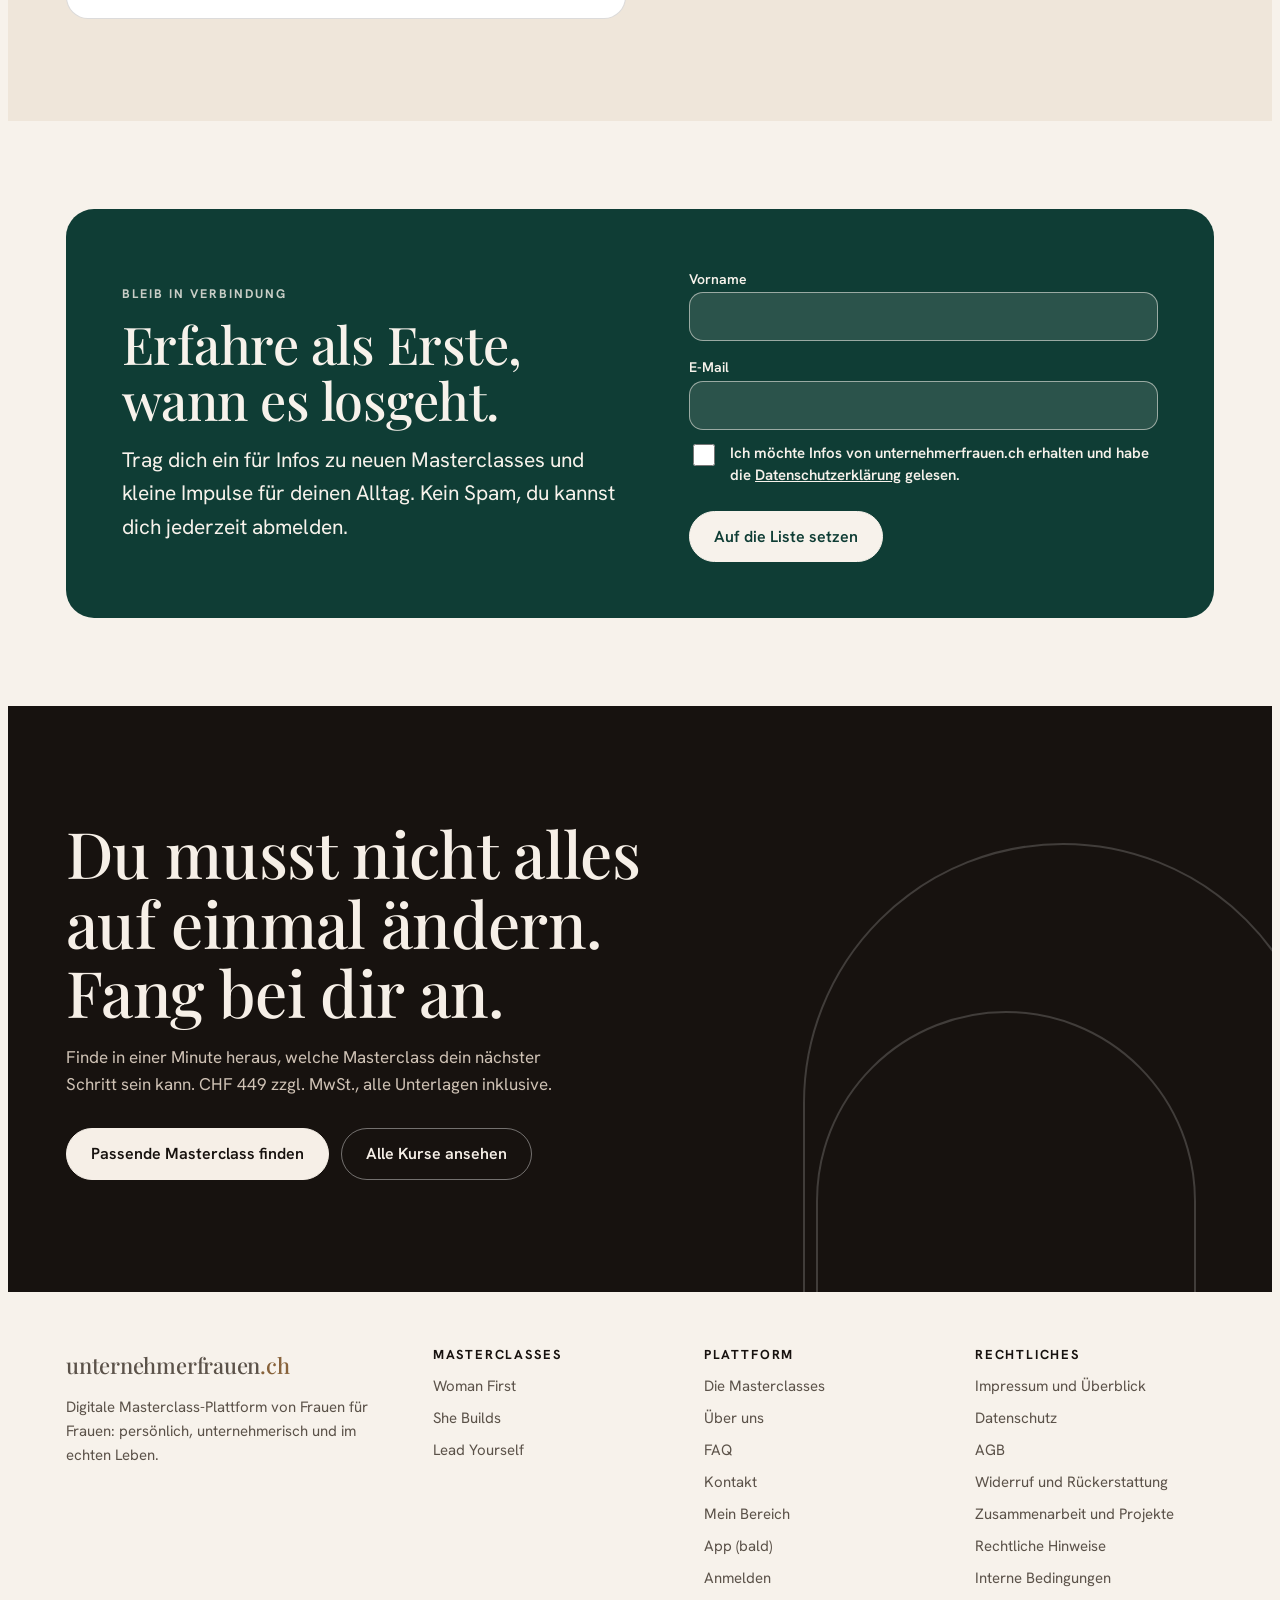
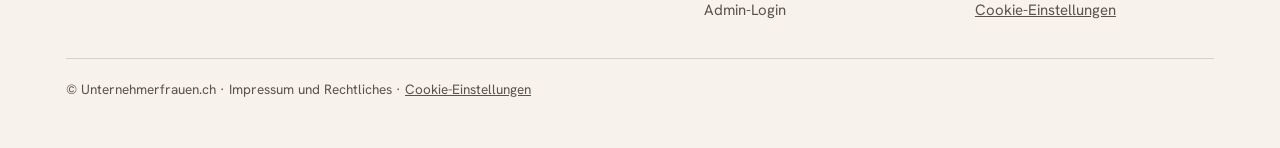
==== commit 99ebdce9: "Add files via upload" ====
--- a/index.html
+++ b/index.html
@@ -34,6 +34,7 @@
       <a href="#faq">FAQ</a>
       <a href="#kontakt">Kontakt</a>
     </nav>
+    <label class="ctry"><span class="sr">Land und Währung</span><select id="ctrySel" aria-label="Land und Währung wählen"><option value="CH">CH · CHF</option><option value="DE">DE · EUR</option><option value="AT">AT · EUR</option></select></label>
     <button class="icon-btn" id="themeBtn" type="button" aria-label="Farbschema wechseln"><svg viewBox="0 0 24 24" fill="none" stroke="currentColor" stroke-width="2" stroke-linecap="round"><path d="M21 12.8A9 9 0 1 1 11.2 3a7 7 0 0 0 9.8 9.8z"/></svg></button>
     <a class="btn ghost sm dash-link" href="#dashboard" aria-label="Mein Bereich, zum Dashboard"><svg viewBox="0 0 24 24" fill="none" stroke="currentColor" stroke-width="2" stroke-linecap="round" stroke-linejoin="round" aria-hidden="true"><circle cx="12" cy="8" r="4"/><path d="M4 21a8 8 0 0 1 16 0"/></svg><span>Mein Bereich</span></a>
     <a class="btn sm cta-head" href="#kursfinder" data-track="header_cta_click">Passende Masterclass finden</a>
@@ -67,17 +68,17 @@
           <a class="btn" href="#kursfinder" data-track="hero_cta_click">Finde in einer Minute deine Masterclass <svg viewBox="0 0 24 24" fill="none" stroke="currentColor" stroke-width="2.2" stroke-linecap="round" stroke-linejoin="round"><path d="M5 12h14M13 6l6 6-6 6"/></svg></a>
           <a class="btn ghost" href="#masterclasses">Die drei Kurse ansehen</a>
         </div>
-        <p class="trust fade d2"><i></i>CHF 449 zzgl. MwSt. einmalig · Unterlagen inklusive · 3 Monate Zugang</p>
-        <div class="hstats fade d3" id="hstats" role="list"><div role="listitem"><b data-hs="c">0</b><span>Masterclasses</span></div><div role="listitem"><b data-hs="m">0</b><span>Module</span></div><div role="listitem"><b data-hs="u">0</b><span>Unterlagen</span></div><div role="listitem"><b data-hs="z">0</b><span>Monate Zugang</span></div></div>
+        <p class="trust fade d2"><i></i><span class="prt2">CHF 449 zzgl. MwSt.</span> einmalig · Unterlagen inklusive</p>
+        <div class="hstats fade d3" id="hstats" role="list"><div role="listitem"><b data-hs="c">0</b><span>Masterclasses</span></div><div role="listitem"><b data-hs="m">0</b><span>Module</span></div><div role="listitem"><b data-hs="u">0</b><span>Unterlagen</span></div></div>
       </div>
       <div class="hcs" role="group" aria-label="Die drei Masterclasses">
         
         <div class="hchip c1" aria-hidden="true"><b data-hc="mods">0</b><span>Module in<br>3 Masterclasses</span></div>
         <div class="hchip c2" aria-hidden="true"><svg viewBox="0 0 44 44"><circle class="bg" cx="22" cy="22" r="18"/><circle class="fg" cx="22" cy="22" r="18"/></svg><span><b>Dein Lernpfad</b><small>Modul 4 von 6</small></span></div>
         <div class="hchip c3" aria-hidden="true"><i>✦</i><span><b>Tagesimpuls</b><small>Welches Nein schafft dir Raum?</small></span></div>
-        <a class="hc h1c float" href="#woman-first" data-par=".05"><img data-img="p.photo" alt="Zwei Frauen in Schwarz sitzen nah beieinander und lächeln" width="505" height="308"><span class="lab">01 Woman First</span></a>
-        <a class="hc h2c float" href="#she-builds" data-par=".1"><img data-img="b.photo" alt="Zwei Frauen in Schwarz posieren selbstbewusst vor hellem Hintergrund" width="612" height="488"><span class="lab">02 She Builds</span></a>
-        <a class="hc h3c float" href="#lead-yourself" data-par=".02"><img data-img="a.photo" alt="Eine Frau mit blondem Haar blickt nachdenklich zur Seite" width="345" height="400"><span class="lab">03 Lead Yourself</span></a>
+        <a class="hc h1c float" href="#woman-first" data-par=".05"><img data-img="p.card" alt="Zwei Frauen in Schwarz sitzen nah beieinander und lächeln" width="505" height="308"><span class="lab">01 Woman First</span></a>
+        <a class="hc h2c float" href="#she-builds" data-par=".1"><img data-img="b.hero" alt="Zwei Frauen in Schwarz posieren selbstbewusst vor hellem Hintergrund" width="612" height="488"><span class="lab">02 She Builds</span></a>
+        <a class="hc h3c float" href="#lead-yourself" data-par=".02"><img data-img="a.hero" alt="Eine Frau mit blondem Haar blickt nachdenklich zur Seite" width="465" height="400"><span class="lab">03 Lead Yourself</span></a>
       </div>
     </div>
   </section>
@@ -133,7 +134,6 @@
           <li><svg viewBox="0 0 24 24" fill="none" stroke="currentColor" stroke-width="2" stroke-linecap="round" stroke-linejoin="round"><path d="M12 20h9M16.5 3.5l4 4L8 20H4v-4z"/></svg>Praktische Übungen und Reflexionsfragen</li>
           <li><svg viewBox="0 0 24 24" fill="none" stroke="currentColor" stroke-width="2" stroke-linecap="round" stroke-linejoin="round"><path d="M9 11l3 3 8-8M20 12v7H4V5h10"/></svg>Umsetzungsaufgaben und Zusammenfassungen</li>
         </ul>
-        <p style="margin-top:18px" class="small-note"><span class="ph">Vorschau</span> Video, Download-Vorlagen und Community werden erst als Leistung genannt, wenn sie existieren.</p>
       </div>
       <div class="player rv" style="--i:1">
         <div class="tabs" role="tablist" aria-label="Masterclass für die Vorschau" id="lpTabs"></div>
@@ -149,20 +149,36 @@
   <section id="ueber-uns">
     <div class="wrap">
       <div class="sec-head rv"><p class="eyebrow">Die Menschen hinter der Marke</p><h2 class="h2">Von Frauen, die deinen Alltag kennen.</h2><p class="lead">Die Gründerinnen hinter unternehmerfrauen.ch.</p></div>
-      <div class="founders rv"><img data-img="b.photo" alt="Zwei Frauen in Schwarz posieren selbstbewusst vor hellem Hintergrund" width="612" height="488"><div><p class="quote">Erfolg entsteht, wenn du an dich glaubst und ins Handeln kommst.</p><p class="eyebrow" style="margin-top:14px">Stefanie &amp; Suzana</p></div></div>
+      <div class="founders rv"><img data-img="b.hero" alt="Zwei Frauen in Schwarz posieren selbstbewusst vor hellem Hintergrund" width="612" height="488"><div><p class="quote">Erfolg entsteht, wenn du an dich glaubst und ins Handeln kommst.</p><p class="eyebrow" style="margin-top:14px">Stefanie &amp; Suzana</p></div></div>
+      <div class="about rv">
+        <h3 class="h3">Das sind wir: Suzana und Stefanie</h3>
+        <p>Seit über 4 Jahren helfen wir selbstständigen Unternehmerinnen dabei, persönlich, unternehmerisch und wirtschaftlich zu wachsen.</p>
+        <p>Gemeinsam haben wir über 37 zertifizierte Ausbildungen in den letzten 15 Jahren in den Bereichen Metaphysik &amp; Quanten Reichtumsforschung, Humanenergetik, Business, Hypnose, Coaching und Erfolgs-Mindset.</p>
+        <p>Wir haben bereits über +500 Kundinnen dazu befähigt, glücklich und erfüllt in ihr Erfolgsleben durchzustarten. Diese sind auch heute noch gerne Stammkundinnen, weil sie den Millennium Vibe als Sprungbrett wertschätzen.</p>
+        <div class="grid2 about-cards">
+          <div class="card"><h4>Stefanie erkennt, was andere übersehen</h4><p>Ihre besondere Fähigkeit liegt darin, tief verankerte Bewusstseinsstrukturen und innere Muster präzise zu erfassen. Genau dort, wo sich unbewusste Blockaden, Selbstsabotage und innere Widersprüche zeigen.</p><p>Mit außergewöhnlicher Klarheit identifiziert sie mentale und emotionale Muster, die Frauen oft jahrelang unbewusst zurückhalten. Nicht an der Oberfläche, sondern an der Wurzel.</p></div>
+          <div class="card"><h4>Suzana arbeitet auf der Ebene von Frequenz, Ausstrahlung und Identität</h4><p>Ihre Stärke liegt darin, energetische Prozesse präzise zu erfassen und neu auszurichten, ohne dabei den Bezug zur Realität zu verlieren.</p><p>Sie hilft dir, dich neu auszurichten, deine Ausstrahlung bewusst zu führen und die Version von dir zu verkörpern, die nicht mehr schwankt, sondern klar vorangeht.</p></div>
+        </div>
+      </div>
     </div>
   </section>
 
   <section class="alt" id="ergebnisse">
     <div class="wrap">
-      <div class="sec-head rv"><p class="eyebrow">Was du mitnimmst</p><h2 class="h2">Das nimmst du aus jeder Masterclass mit.</h2><p class="lead">Stimmen von Teilnehmerinnen zeigen wir erst, wenn echte, freigegebene Zitate vorliegen. Bis dahin sagen wir dir ehrlich, was jeder Kurs dir konkret bringen soll.</p></div>
+      <div class="sec-head rv"><p class="eyebrow">Was du mitnimmst</p><h2 class="h2">Das nimmst du aus jeder Masterclass mit.</h2><p class="lead">Ehrlich gesagt, was jeder Kurs dir konkret bringen soll.</p></div>
       <div class="grid3" id="goals"></div>
     </div>
   </section>
+  <section id="stimmen">
+    <div class="wrap">
+      <div class="sec-head rv"><p class="eyebrow">Stimmen</p><h2 class="h2">Das sagen Teilnehmerinnen.</h2><p class="lead">Erfahrungsberichte zu den Angeboten von Stefanie und Suzana bei Millennium Diamond Consciousness. Bewertung: 5,00 von 5.</p></div>
+      <div class="grid3 voices"><figure class="vc rv" style="--i:0"><div class="vs" role="img" aria-label="5 von 5 Sternen"><svg viewBox="0 0 24 24" aria-hidden="true"><path d="M12 2l2.94 6.26 6.86.84-5.06 4.74 1.31 6.8L12 17.3l-6.05 3.34 1.31-6.8L2.2 9.1l6.86-.84z"/></svg><svg viewBox="0 0 24 24" aria-hidden="true"><path d="M12 2l2.94 6.26 6.86.84-5.06 4.74 1.31 6.8L12 17.3l-6.05 3.34 1.31-6.8L2.2 9.1l6.86-.84z"/></svg><svg viewBox="0 0 24 24" aria-hidden="true"><path d="M12 2l2.94 6.26 6.86.84-5.06 4.74 1.31 6.8L12 17.3l-6.05 3.34 1.31-6.8L2.2 9.1l6.86-.84z"/></svg><svg viewBox="0 0 24 24" aria-hidden="true"><path d="M12 2l2.94 6.26 6.86.84-5.06 4.74 1.31 6.8L12 17.3l-6.05 3.34 1.31-6.8L2.2 9.1l6.86-.84z"/></svg><svg viewBox="0 0 24 24" aria-hidden="true"><path d="M12 2l2.94 6.26 6.86.84-5.06 4.74 1.31 6.8L12 17.3l-6.05 3.34 1.31-6.8L2.2 9.1l6.86-.84z"/></svg></div><blockquote><p>«Tiefgreifend, bewusstseinserweiternd und absolut lebensverändernd! Nie zuvor bin ich 2 solch einzigartigen Frauen wie Stefanie und Suzana begegnet. Es ist besonders, mit welcher Hingabe, Leidenschaft, Präsenz, Intensität, und Liebe sie ihre Fähigkeiten und ihr Wissen in den Raum einfließen lassen. Ich bin unendlich dankbar die Energie aus diesem Raum, die Tools, die einem gelehrt werden und das daraus entstandene Resultat in meinem Leben zu haben. Es ist eine magisch kreierende Reise, die nie enden wird. Danke für euer SEIN, danke für eure Begleitung, ein Herzensdank für ALLES, was ihr hineingegeben habt!»</p></blockquote><figcaption>Teilnehmerin<small>Erfahrungsbericht zu Millennium Diamond Consciousness</small></figcaption></figure><figure class="vc rv" style="--i:1"><div class="vs" role="img" aria-label="5 von 5 Sternen"><svg viewBox="0 0 24 24" aria-hidden="true"><path d="M12 2l2.94 6.26 6.86.84-5.06 4.74 1.31 6.8L12 17.3l-6.05 3.34 1.31-6.8L2.2 9.1l6.86-.84z"/></svg><svg viewBox="0 0 24 24" aria-hidden="true"><path d="M12 2l2.94 6.26 6.86.84-5.06 4.74 1.31 6.8L12 17.3l-6.05 3.34 1.31-6.8L2.2 9.1l6.86-.84z"/></svg><svg viewBox="0 0 24 24" aria-hidden="true"><path d="M12 2l2.94 6.26 6.86.84-5.06 4.74 1.31 6.8L12 17.3l-6.05 3.34 1.31-6.8L2.2 9.1l6.86-.84z"/></svg><svg viewBox="0 0 24 24" aria-hidden="true"><path d="M12 2l2.94 6.26 6.86.84-5.06 4.74 1.31 6.8L12 17.3l-6.05 3.34 1.31-6.8L2.2 9.1l6.86-.84z"/></svg><svg viewBox="0 0 24 24" aria-hidden="true"><path d="M12 2l2.94 6.26 6.86.84-5.06 4.74 1.31 6.8L12 17.3l-6.05 3.34 1.31-6.8L2.2 9.1l6.86-.84z"/></svg></div><blockquote><p>«Was für eine nährende und liebevolles Raum mit wundervolle, expandierende Ansätze und Tools, die mich in den Next Level katapultiert hat. Danke, Danke Danke! Ich empfehle euch absolut uneingeschränkt weiter an jeden, der Veränderung, Fülle und Selbstliebe in sein Leben haben möchte!»</p></blockquote><figcaption>Teilnehmerin<small>Erfahrungsbericht zu Millennium Diamond Consciousness</small></figcaption></figure><figure class="vc rv" style="--i:2"><div class="vs" role="img" aria-label="5 von 5 Sternen"><svg viewBox="0 0 24 24" aria-hidden="true"><path d="M12 2l2.94 6.26 6.86.84-5.06 4.74 1.31 6.8L12 17.3l-6.05 3.34 1.31-6.8L2.2 9.1l6.86-.84z"/></svg><svg viewBox="0 0 24 24" aria-hidden="true"><path d="M12 2l2.94 6.26 6.86.84-5.06 4.74 1.31 6.8L12 17.3l-6.05 3.34 1.31-6.8L2.2 9.1l6.86-.84z"/></svg><svg viewBox="0 0 24 24" aria-hidden="true"><path d="M12 2l2.94 6.26 6.86.84-5.06 4.74 1.31 6.8L12 17.3l-6.05 3.34 1.31-6.8L2.2 9.1l6.86-.84z"/></svg><svg viewBox="0 0 24 24" aria-hidden="true"><path d="M12 2l2.94 6.26 6.86.84-5.06 4.74 1.31 6.8L12 17.3l-6.05 3.34 1.31-6.8L2.2 9.1l6.86-.84z"/></svg><svg viewBox="0 0 24 24" aria-hidden="true"><path d="M12 2l2.94 6.26 6.86.84-5.06 4.74 1.31 6.8L12 17.3l-6.05 3.34 1.31-6.8L2.2 9.1l6.86-.84z"/></svg></div><blockquote><p>«Große Dankbarkeit empfinde ich, wenn ich an die gemeinsame Zeit in Millennium Diamond Consciousness mit Steffi und Suzanna zurückblicke. Die vielen beitragenden Tools sind ein enormer Beitrag sein Leben und die Zukunft mit Bewusstsein nach seinen Wünschen und Vorstellungen zu gestalten. Ein Raum voller Rückhalt und Unterstützung, inspirierend und bewusstseinserweiternd. Die liebevolle, intensive und klare Energie der beiden Powerfrauen haben mich zur inneren und äußeren Fülle geführt. Und egal, was das wunderbare Leben für mich bereit hält, ich weiß in jeder Situation was zu tun oder zu lassen ist. Herzensdank für dieses lebensverändernde Begleitung. Herzensempfehlung an alle, die Füllebewusstsein und Glückseligkeit erleben wollen.»</p></blockquote><figcaption>Teilnehmerin<small>Erfahrungsbericht zu Millennium Diamond Consciousness</small></figcaption></figure></div>
+    </div>
+  </section>
 
   <section id="preise">
     <div class="wrap">
-      <div class="sec-head rv"><p class="eyebrow">Preise und Angebote</p><h2 class="h2">Einmal entscheiden. Einmal bezahlen. Alles inklusive.</h2><p class="lead">Jede Masterclass kostet CHF 449 zzgl. 8,1 % MwSt. als Einmalzahlung, inklusive aller Unterlagen. Du hast 3 Monate Zugang, kein Abo. Bezahlen kannst du direkt per Karte oder TWINT. Eine Rückerstattung ist nicht möglich.</p></div>
+      <div class="sec-head rv"><p class="eyebrow">Preise und Angebote</p><h2 class="h2">Einmal entscheiden. Einmal bezahlen. Alles inklusive.</h2><p class="lead">Jede Masterclass kostet <span class="prt">CHF 449 zzgl. 8,1 % MwSt.</span> als Einmalzahlung, inklusive aller Unterlagen. Kein Abo. Bezahlen kannst du direkt per Karte oder TWINT. Eine Rückerstattung ist nicht möglich.</p></div>
       <div class="grid3" id="pricing"></div>
     </div>
   </section>
@@ -229,7 +245,7 @@
 
   <section class="alt" id="faq">
     <div class="wrap two">
-      <div class="rv"><p class="eyebrow">FAQ</p><h2 class="h2" style="margin:14px 0 18px">Gut, dass du vorher fragst.</h2><p class="lead">Die häufigsten Fragen, ehrlich beantwortet. Was noch von Geschäftsangaben abhängt, ist markiert und wird vor dem Livegang festgelegt.</p></div>
+      <div class="rv"><p class="eyebrow">FAQ</p><h2 class="h2" style="margin:14px 0 18px">Gut, dass du vorher fragst.</h2><p class="lead">Die häufigsten Fragen, ehrlich beantwortet.</p></div>
       <div class="acc rv" id="faqList" style="--i:1"></div>
     </div>
   </section>
@@ -255,7 +271,7 @@
     <div class="arc"></div><div class="arc b"></div>
     <div class="wrap" style="position:relative">
       <h2 class="rv">Du musst nicht alles auf einmal ändern. Fang bei dir an.</h2>
-      <p class="rv">Finde in einer Minute heraus, welche Masterclass dein nächster Schritt sein kann. CHF 449 zzgl. MwSt., alle Unterlagen inklusive.</p>
+      <p class="rv">Finde in einer Minute heraus, welche Masterclass dein nächster Schritt sein kann. <span class="prt2">CHF 449 zzgl. MwSt.</span>, alle Unterlagen inklusive.</p>
       <div class="cta-row rv"><a class="btn" href="#kursfinder">Passende Masterclass finden</a><a class="btn ghost" href="#masterclasses">Alle Kurse ansehen</a></div>
     </div>
   </section>
@@ -267,12 +283,12 @@
 <footer>
   <div class="wrap">
     <div class="fgrid">
-      <div><a class="logo" href="#" style="margin-bottom:12px"><span class="wm2">unternehmerfrauen<i>.ch</i></span></a><p>Digitale Masterclass-Plattform von Frauen für Frauen: persönlich, unternehmerisch und im echten Leben.</p></div>
+      <div><a class="logo" href="#" style="margin-bottom:12px"><span class="wm2">unternehmerfrauen<i>.ch</i></span></a><p>Digitale Masterclass-Plattform von Frauen für Frauen: persönlich, unternehmerisch und im echten Leben.</p><ul class="soc" id="fSoc" aria-label="Unternehmerfrauen in den sozialen Medien"></ul></div>
       <div><h4>Masterclasses</h4><ul id="fLinks"></ul></div>
-      <div><h4>Plattform</h4><ul id="fPlat"><li><a href="#masterclasses">Die Masterclasses</a></li><li><a href="#ueber-uns">Über uns</a></li><li><a href="#faq">FAQ</a></li><li><a href="#kontakt">Kontakt</a></li><li><a href="#dashboard">Mein Bereich (Demo)</a></li><li><a href="#app">App (bald)</a></li><li><a href="app.html">Member-App &amp; Admin (Prototyp)</a></li></ul></div>
-      <div><h4>Rechtliches</h4><ul><li><a href="#impressum">Impressum</a></li><li><a href="#datenschutz">Datenschutz</a></li><li><a href="#agb">AGB</a></li></ul></div>
-    </div>
-    <p class="legal"><b style="color:var(--ink)">Millennium Diamond Consciousness, Martino</b> (Einzelfirma) · Riedstrasse 13b, 8832 Wollerau · UID CHE-175.104.204 · hi@unternehmerfrauen.ch<br>Demo ohne Tracking: Es werden keine Cookies gesetzt und keine Daten übertragen, daher zeigt diese Vorschau keinen Cookie-Banner. Rechtstexte sind vor Livegang für den tatsächlichen Betreiber zu prüfen. © Unternehmerfrauen.ch (Demo)</p>
+      <div><h4>Plattform</h4><ul id="fPlat"><li><a href="#masterclasses">Die Masterclasses</a></li><li><a href="#ueber-uns">Über uns</a></li><li><a href="#faq">FAQ</a></li><li><a href="#kontakt">Kontakt</a></li><li><a href="#dashboard">Mein Bereich</a></li><li><a href="#app">App (bald)</a></li></ul></div>
+      <div><h4>Rechtliches</h4><ul><li><a href="#impressum">Impressum und Überblick</a></li><li><a href="#datenschutz">Datenschutz</a></li><li><a href="#agb">AGB</a></li><li><a href="#widerruf">Widerruf und Rückerstattung</a></li><li><a href="#zusammenarbeit">Zusammenarbeit und Projekte</a></li><li><a href="#rechtliches">Rechtliche Hinweise</a></li><li><a href="#intern">Interne Bedingungen</a></li><li><button type="button" class="fcookie" data-cookie-open>Cookie-Einstellungen</button></li></ul></div>
+    </div>
+    <p class="legal">© Unternehmerfrauen.ch · <a href="#impressum">Impressum und Rechtliches</a> · <button type="button" class="fcookie" data-cookie-open>Cookie-Einstellungen</button></p>
   </div>
 </footer>
 <div class="toast" id="toast" role="status"></div>
--- a/style.css
+++ b/style.css
@@ -347,7 +347,7 @@
 
 .hcs{position:relative;aspect-ratio:1/1.05;max-width:560px;justify-self:end;width:100%}
 .hc{position:absolute;width:66%;aspect-ratio:3/2;border-radius:120px 22px 22px 22px;overflow:hidden;box-shadow:var(--shadow);display:block;transition:transform .5s cubic-bezier(.2,.8,.2,1),box-shadow .5s;background:var(--bg2)}
-.hc img{position:absolute;inset:0;width:100%;height:100%;object-fit:cover;object-position:50% 25%}
+.hc img{position:absolute;inset:0;width:100%;height:100%;object-fit:cover;object-position:50% 50%}
 .hc:hover{transform:translateY(-6px) scale(1.02);z-index:5}
 .hc .lab{position:absolute;left:14px;bottom:14px;background:var(--surface);color:var(--ink);font-size:13px;font-weight:600;padding:6px 14px;border-radius:99px;box-shadow:var(--shadow)}
 .h1c{left:0;top:0}.h2c{right:0;top:29%;border-radius:22px 120px 22px 22px}.h3c{left:6%;top:58%}
@@ -356,7 +356,7 @@
 .h2c.float{animation-delay:-2s}.h3c.float{animation-delay:-4s}
 @keyframes bob{to{translate:0 -10px}}
 .course .art{height:auto;aspect-ratio:3/2;padding:0;overflow:hidden;border-radius:16px;margin:-6px -6px 0;display:block}
-.course .art img{width:100%;height:100%;object-fit:cover;object-position:50% 25%;transition:transform .9s cubic-bezier(.2,.8,.2,1)}
+.course .art img{width:100%;height:100%;object-fit:cover;object-position:50% 50%;transition:transform .9s cubic-bezier(.2,.8,.2,1)}
 .card:hover .art img{transform:scale(1.06)}
 .quote{font-family:var(--f-script);font-size:clamp(38px,5.5vw,68px);line-height:1.05;color:var(--gold);max-width:24ch;font-weight:400}
 .founders{display:grid;grid-template-columns:1fr 1fr;gap:clamp(20px,4vw,56px);align-items:center;margin-bottom:28px}
@@ -563,7 +563,7 @@
 .uline path{stroke-dasharray:320;stroke-dashoffset:320;animation:draw2 1.1s 1.4s ease forwards;vector-effect:non-scaling-stroke}
 @keyframes draw2{to{stroke-dashoffset:0}}
 .hero .fade.d3{animation-delay:.9s}
-.hstats{display:grid;grid-template-columns:repeat(4,auto);justify-content:start;gap:clamp(16px,3vw,36px);margin-top:26px;padding-top:20px;border-top:1px solid var(--line)}
+.hstats{display:grid;grid-template-columns:repeat(3,auto);justify-content:start;gap:clamp(16px,3vw,36px);margin-top:26px;padding-top:20px;border-top:1px solid var(--line)}
 .hstats b{display:block;font-family:var(--f-display);font-size:clamp(26px,3.4vw,40px);font-weight:500;line-height:1;color:var(--accent);font-variant-numeric:tabular-nums}
 .hstats span{font-size:13.5px;color:var(--ink2)}
 @media(max-width:520px){.hstats{grid-template-columns:repeat(2,auto)}}
@@ -591,3 +591,68 @@
 .lg-note p{margin:0}
 .lg-grid{display:grid;grid-template-columns:repeat(auto-fit,minmax(min(100%,320px),1fr));gap:20px;align-items:start}
 .lg-err{color:#B3261E;font-size:14px;min-height:1.2em}
+.soc{display:flex!important;flex-wrap:wrap;gap:10px!important;margin-top:16px!important}
+.soc:empty{display:none!important}
+.soc a{display:grid;place-items:center;width:44px;height:44px;border-radius:50%;border:1.5px solid var(--line);color:var(--ink);background:var(--surface);transition:transform .2s,border-color .2s,color .2s}
+.soc a:hover{color:var(--accent);border-color:var(--accent);transform:translateY(-2px)}
+.soc svg{width:20px;height:20px;fill:currentColor}
+@media(prefers-reduced-motion:reduce){.soc a{transition:none}.soc a:hover{transform:none}}
+.voices{align-items:start}
+.vc{margin:0;background:var(--surface);border:1px solid var(--line);border-radius:22px;padding:26px;display:grid;gap:16px;min-width:0}
+.vs{display:flex;gap:3px;color:var(--gold)}.vs svg{width:20px;height:20px;fill:currentColor}
+.vc blockquote{margin:0}.vc blockquote p{margin:0;font-size:16.5px;line-height:1.65;color:var(--ink)}
+.vc figcaption{font-weight:600;font-size:15px;color:var(--ink)}.vc figcaption small{display:block;font-weight:400;color:var(--ink2);margin-top:2px}
+.about{margin-top:clamp(36px,5vw,64px);display:grid;gap:16px;max-width:1000px}
+.about>p{margin:0;max-width:70ch;font-size:17px;line-height:1.7;color:var(--ink2)}
+.about .h3{font-family:var(--f-display);font-size:clamp(26px,3.4vw,38px);font-weight:500;margin:0 0 4px}
+.about-cards{display:grid;grid-template-columns:repeat(auto-fit,minmax(min(100%,300px),1fr));gap:20px;margin-top:10px}
+.about-cards .card h4{font-family:var(--f-display);font-size:21px;font-weight:500;margin:0 0 10px;line-height:1.25}
+.about-cards .card p{margin:0 0 10px;color:var(--ink2);line-height:1.65}
+/* Kontrast im Anmeldekasten (Tag und Nacht) */
+.lead-box p,.lead-box h2{opacity:1}
+.lead-box .eyebrow{color:var(--on-accent)!important;opacity:.8}
+.lead-box label,.lead-box .chk,.lead-box .chk span,.lead-box .chk a{color:var(--on-accent)!important}
+.lead-box .chk{font-size:15px;line-height:1.5}
+.lead-box .chk a{text-decoration:underline}
+.lead-box input[type=text],.lead-box input[type=email]{border:1.5px solid color-mix(in srgb,var(--on-accent) 55%,transparent);background:color-mix(in srgb,var(--on-accent) 12%,transparent);color:var(--on-accent)}
+.lead-box input:focus-visible{outline:3px solid var(--on-accent);outline-offset:2px}
+.lead-box .chk input{accent-color:var(--on-accent)}
+.lead-box .err{color:var(--on-accent);font-weight:600}
+.lead-box .status{background:var(--on-accent);color:var(--accent);font-weight:600}
+/* Mobil: Heldenbild-Collage mittig und symmetrisch */
+@media(max-width:860px){.hcs{margin-inline:auto;justify-self:center}.h3c{left:17%!important}.hchip.c1{left:0!important}.hchip.c2{right:0!important}}
+/* Bildausschnitte: Köpfe nicht abschneiden */
+
+/* Kopfzeile: schmal halten */
+nav.main a,.bar .btn{white-space:nowrap}
+@media(max-width:1360px){nav.main a{padding:8px 7px;font-size:14px}.bar{gap:8px}.bar .btn{padding-inline:13px;font-size:14px}}
+@media(max-width:520px){#ctrySel{padding:0 8px!important;font-size:.72rem!important}.bar{gap:4px}}
+.legal-toc{margin:22px 0 8px;padding:18px 22px;border:1px solid var(--line);border-radius:16px;background:var(--surface)}
+.legal-toc ol{margin:8px 0 0;padding-left:22px;columns:2;column-gap:32px;font-size:15px}
+.legal-toc li{margin:3px 0;break-inside:avoid}
+.legal-toc a{text-decoration:none;color:var(--ink2)}.legal-toc a:hover{color:var(--accent);text-decoration:underline}
+.legal-p{max-width:68ch;margin:0 0 .8em;line-height:1.65}
+@media(max-width:640px){.legal-toc ol{columns:1}}
+.consent{position:fixed;inset:0;z-index:100;display:grid;place-items:center;background:rgba(0,0,0,.55);padding:16px}
+.consent[hidden]{display:none}
+.consent .box{background:var(--bg);color:var(--ink);border-radius:20px;max-width:520px;width:100%;padding:26px;box-shadow:var(--shadow)}
+.consent label{display:flex;gap:10px;align-items:flex-start;margin:12px 0;font-size:15px;line-height:1.5}
+.consent input{margin-top:4px;flex:none;width:18px;height:18px}
+.consent .row{display:flex;gap:10px;flex-wrap:wrap;margin-top:16px}
+.lgrp{font-family:var(--f-display);font-weight:500;font-size:20px;margin:26px 0 10px;color:var(--ink)}
+.lgrid{display:grid;grid-template-columns:repeat(auto-fit,minmax(260px,1fr));gap:14px}
+.lcard{display:flex;flex-direction:column;gap:8px;padding:20px 22px;border:1px solid var(--line);border-radius:18px;background:var(--surface);text-decoration:none;color:var(--ink);transition:transform .25s,box-shadow .25s,border-color .25s}
+.lcard b{font-size:18px}.lcard span{color:var(--ink2);font-size:15px;line-height:1.55}.lcard i{font-style:normal;font-weight:600;color:var(--accent);margin-top:auto;padding-top:6px}
+.lcard i svg{width:16px;height:16px;vertical-align:-3px;margin-left:4px}
+.lcard:hover,.lcard:focus-visible{transform:translateY(-3px);box-shadow:var(--shadow);border-color:var(--accent)}
+.cc{position:fixed;z-index:90;left:max(16px,env(safe-area-inset-left,0px));right:max(16px,env(safe-area-inset-right,0px));bottom:max(16px,env(safe-area-inset-bottom,0px));max-width:760px;margin-inline:auto;background:var(--bg);color:var(--ink);border:1px solid var(--line);border-radius:20px;box-shadow:0 18px 60px rgba(0,0,0,.28);padding:22px 24px;max-height:calc(100dvh - 32px);overflow:auto}
+.cc[hidden],.cc [hidden]{display:none!important}
+.cc h2{font-size:22px;margin:0 0 8px;font-family:var(--f-display);font-weight:500}
+.cc p{margin:0;font-size:14.5px;line-height:1.6;color:var(--ink2)}.cc p a{color:var(--accent)}
+.cc-row{display:flex;gap:10px;flex-wrap:wrap;margin-top:16px}.cc-row .btn{flex:1 1 150px;justify-content:center;min-height:46px}
+.cc-opt{border-top:1px solid var(--line);padding:12px 0}.cc-opt label{display:flex;gap:12px;align-items:flex-start;cursor:pointer}
+.cc-opt input{width:20px;height:20px;margin-top:2px;flex:none;accent-color:var(--accent)}.cc-opt span{display:block}.cc-opt small{display:block;color:var(--ink2);font-size:13.5px;line-height:1.5;margin-top:2px}
+.fcookie{background:none;border:0;padding:0;font:inherit;color:inherit;text-decoration:underline;cursor:pointer}
+.ctry{display:inline-flex;align-items:center}.sr{position:absolute;width:1px;height:1px;overflow:hidden;clip:rect(0 0 0 0);white-space:nowrap}
+#ctrySel{appearance:none;-webkit-appearance:none;height:44px;border:1px solid var(--line);border-radius:99px;background:var(--surface) url("data:image/svg+xml,%3Csvg xmlns='http://www.w3.org/2000/svg' width='10' height='6' fill='none' stroke='%23888' stroke-width='1.6'%3E%3Cpath d='M1 1l4 4 4-4'/%3E%3C/svg%3E") no-repeat right 12px center;color:var(--ink);font:600 .78rem/1 inherit;letter-spacing:.04em;padding:0 30px 0 14px;cursor:pointer}
+#ctrySel:focus-visible{outline:2px solid var(--accent);outline-offset:2px}
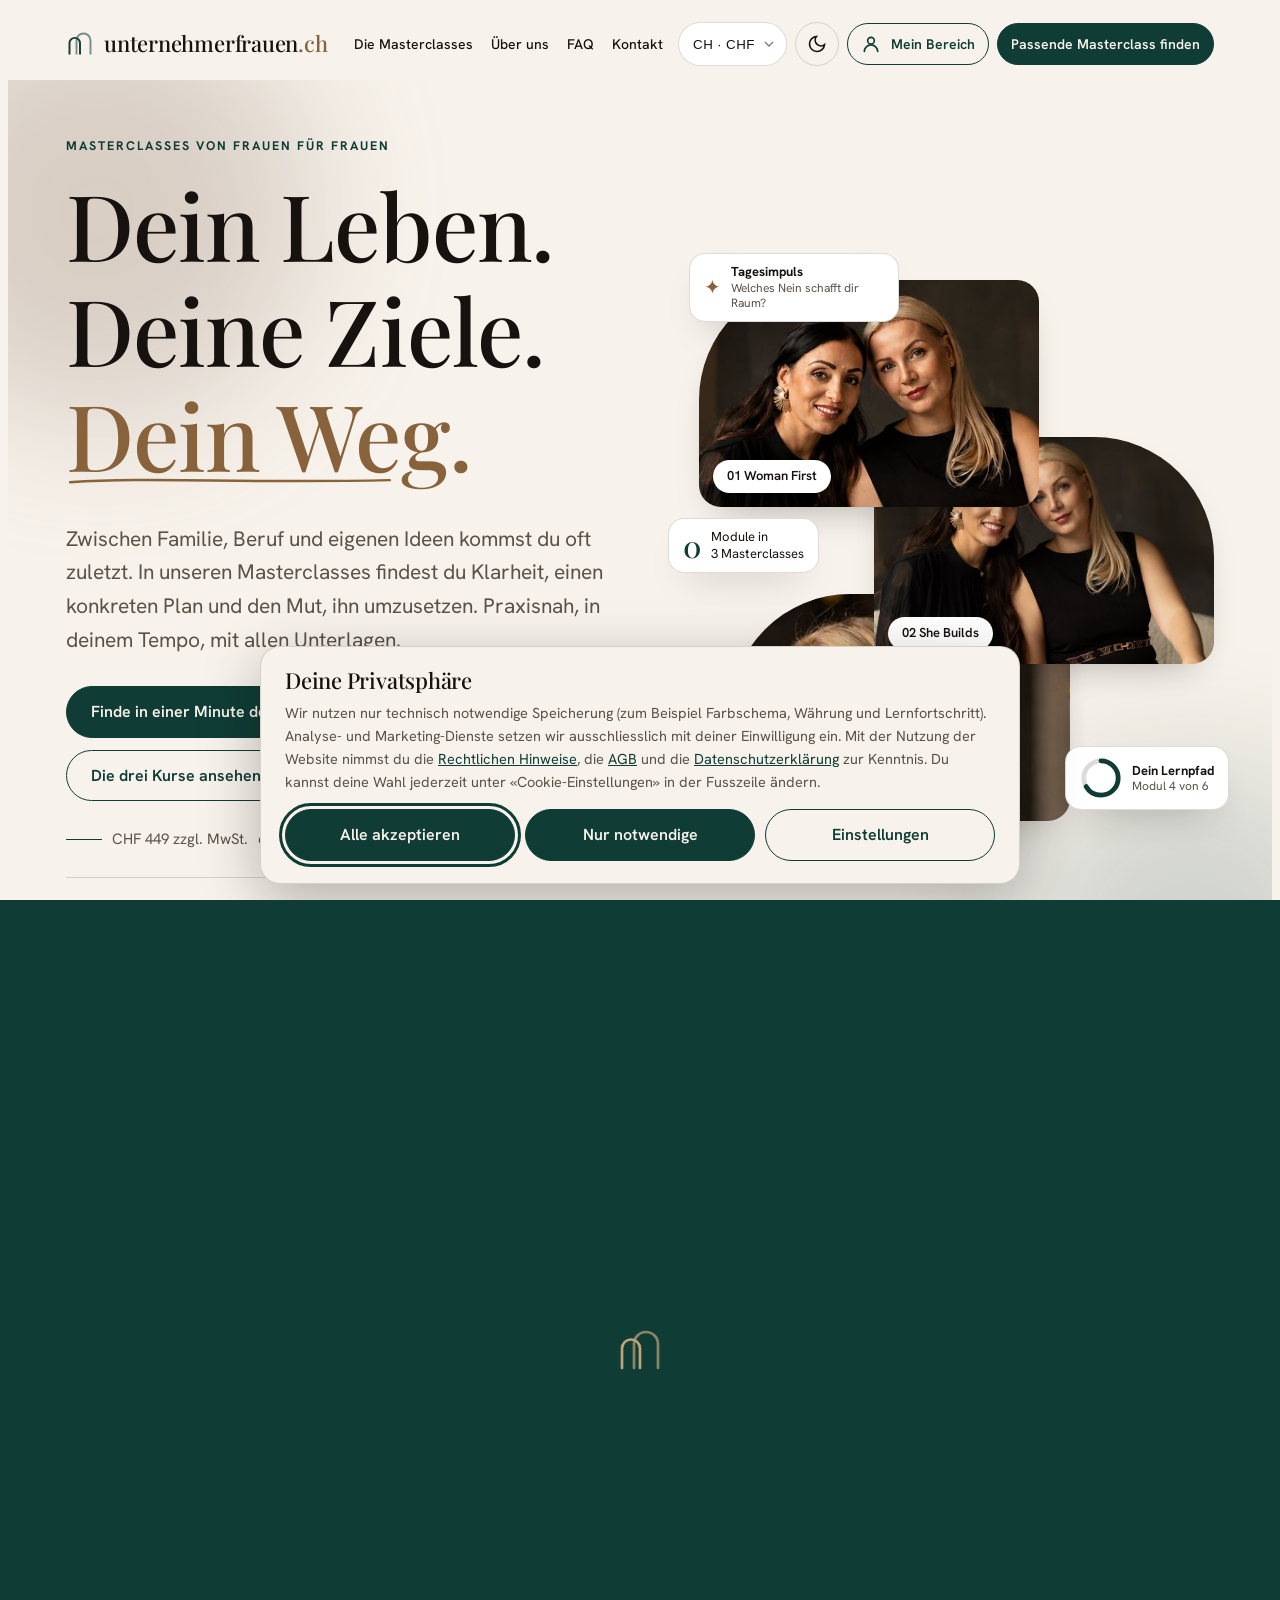
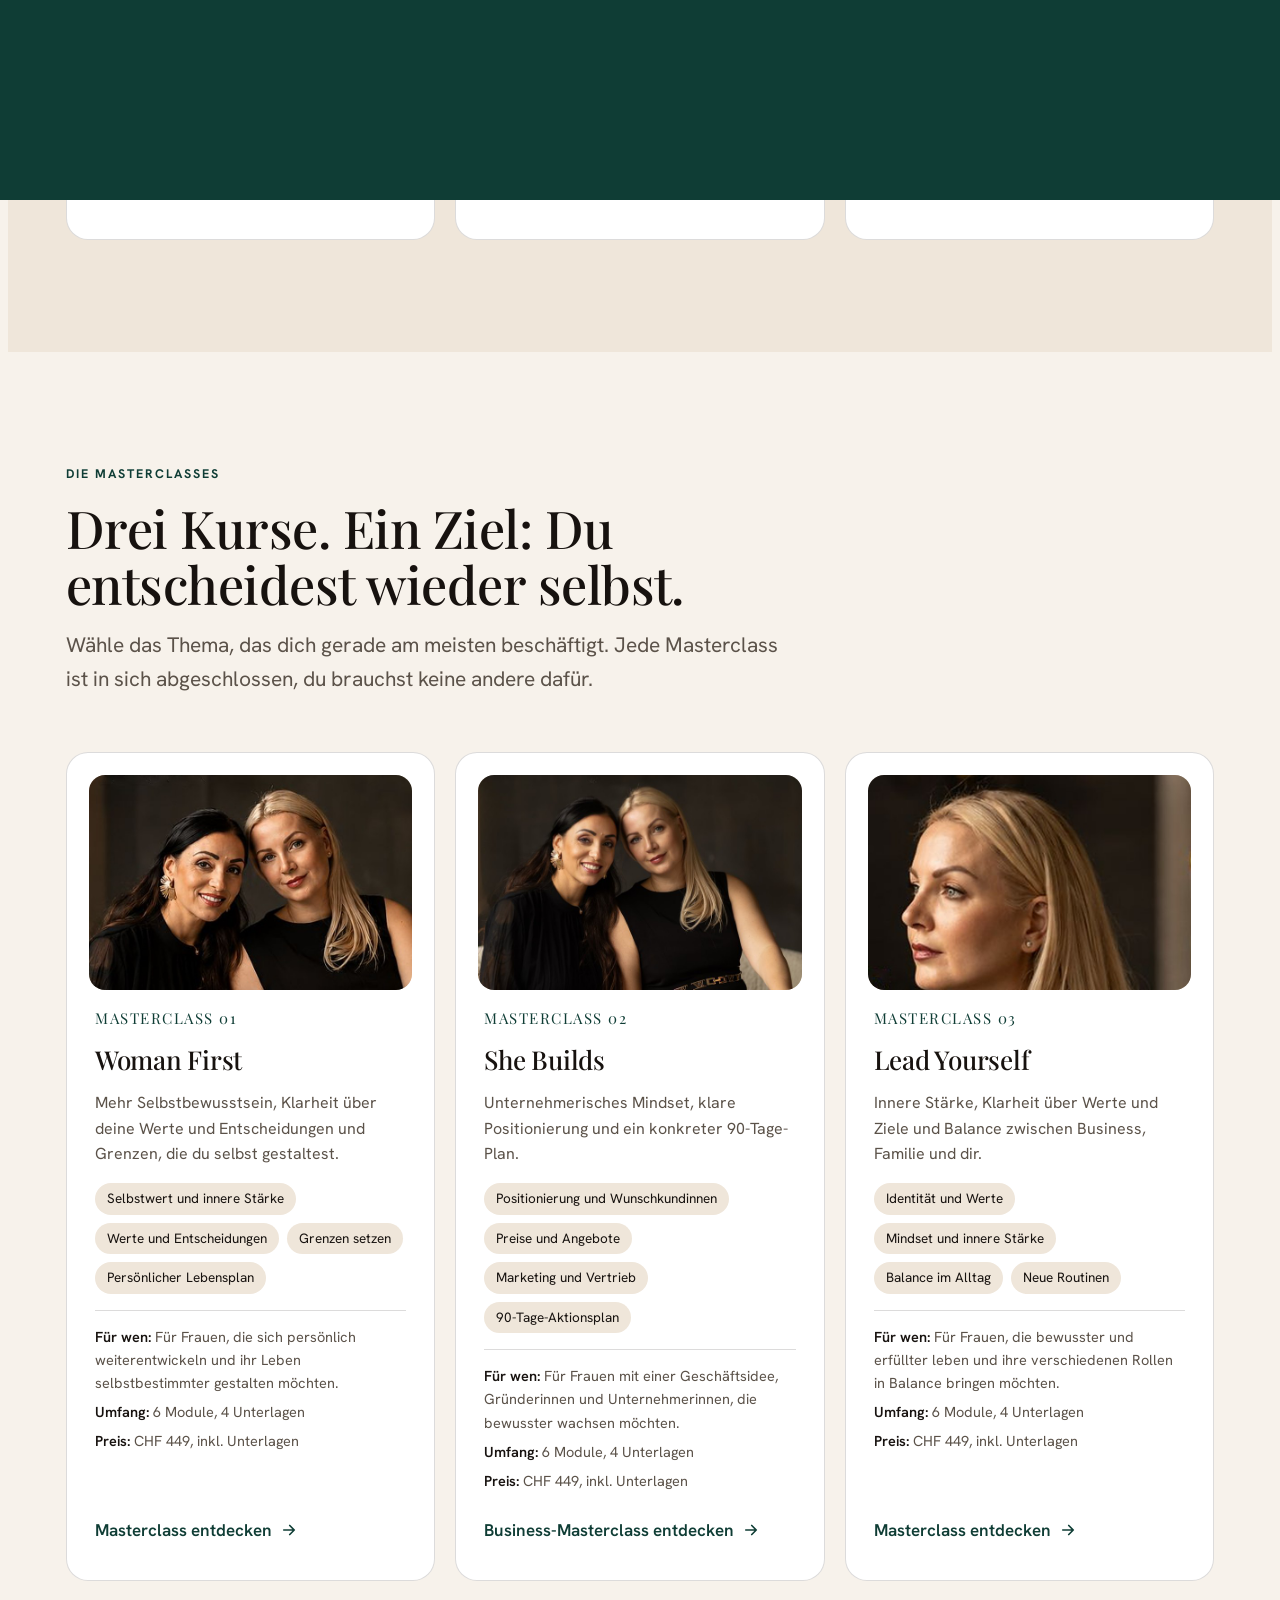
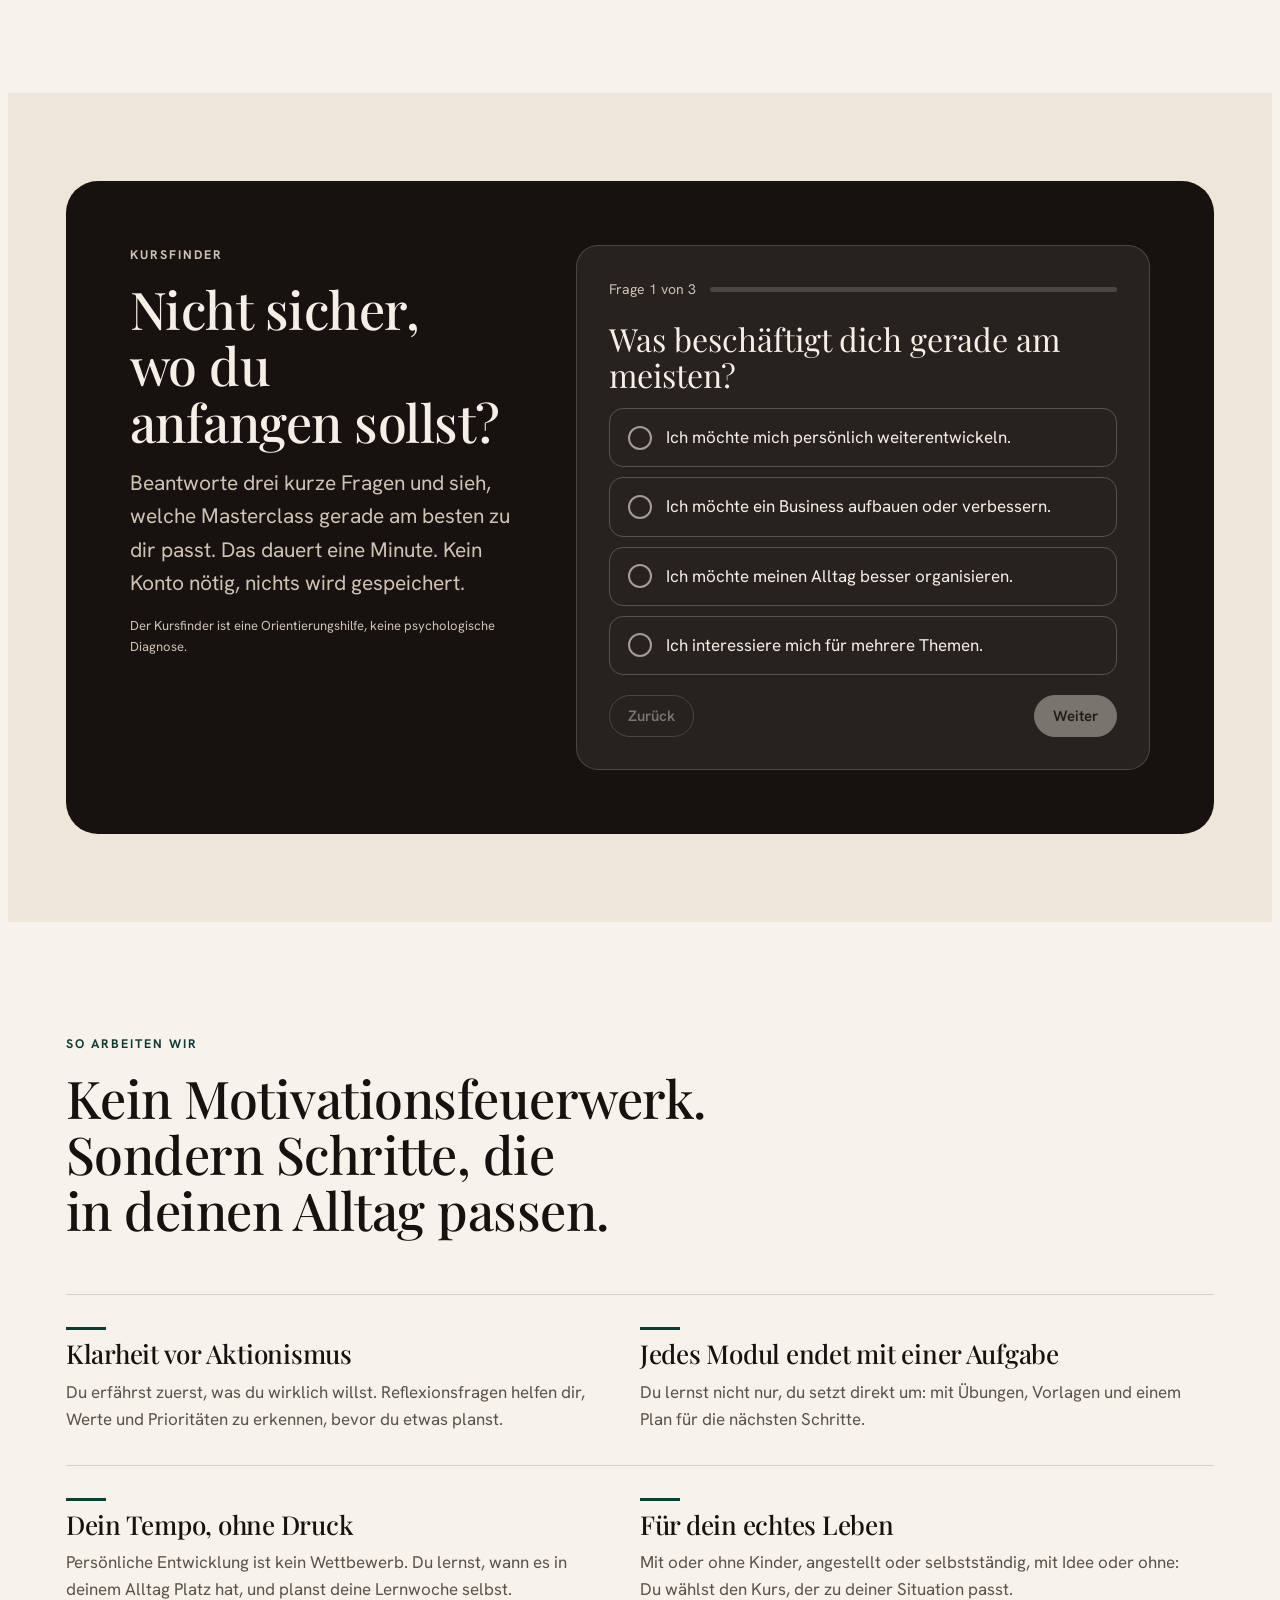
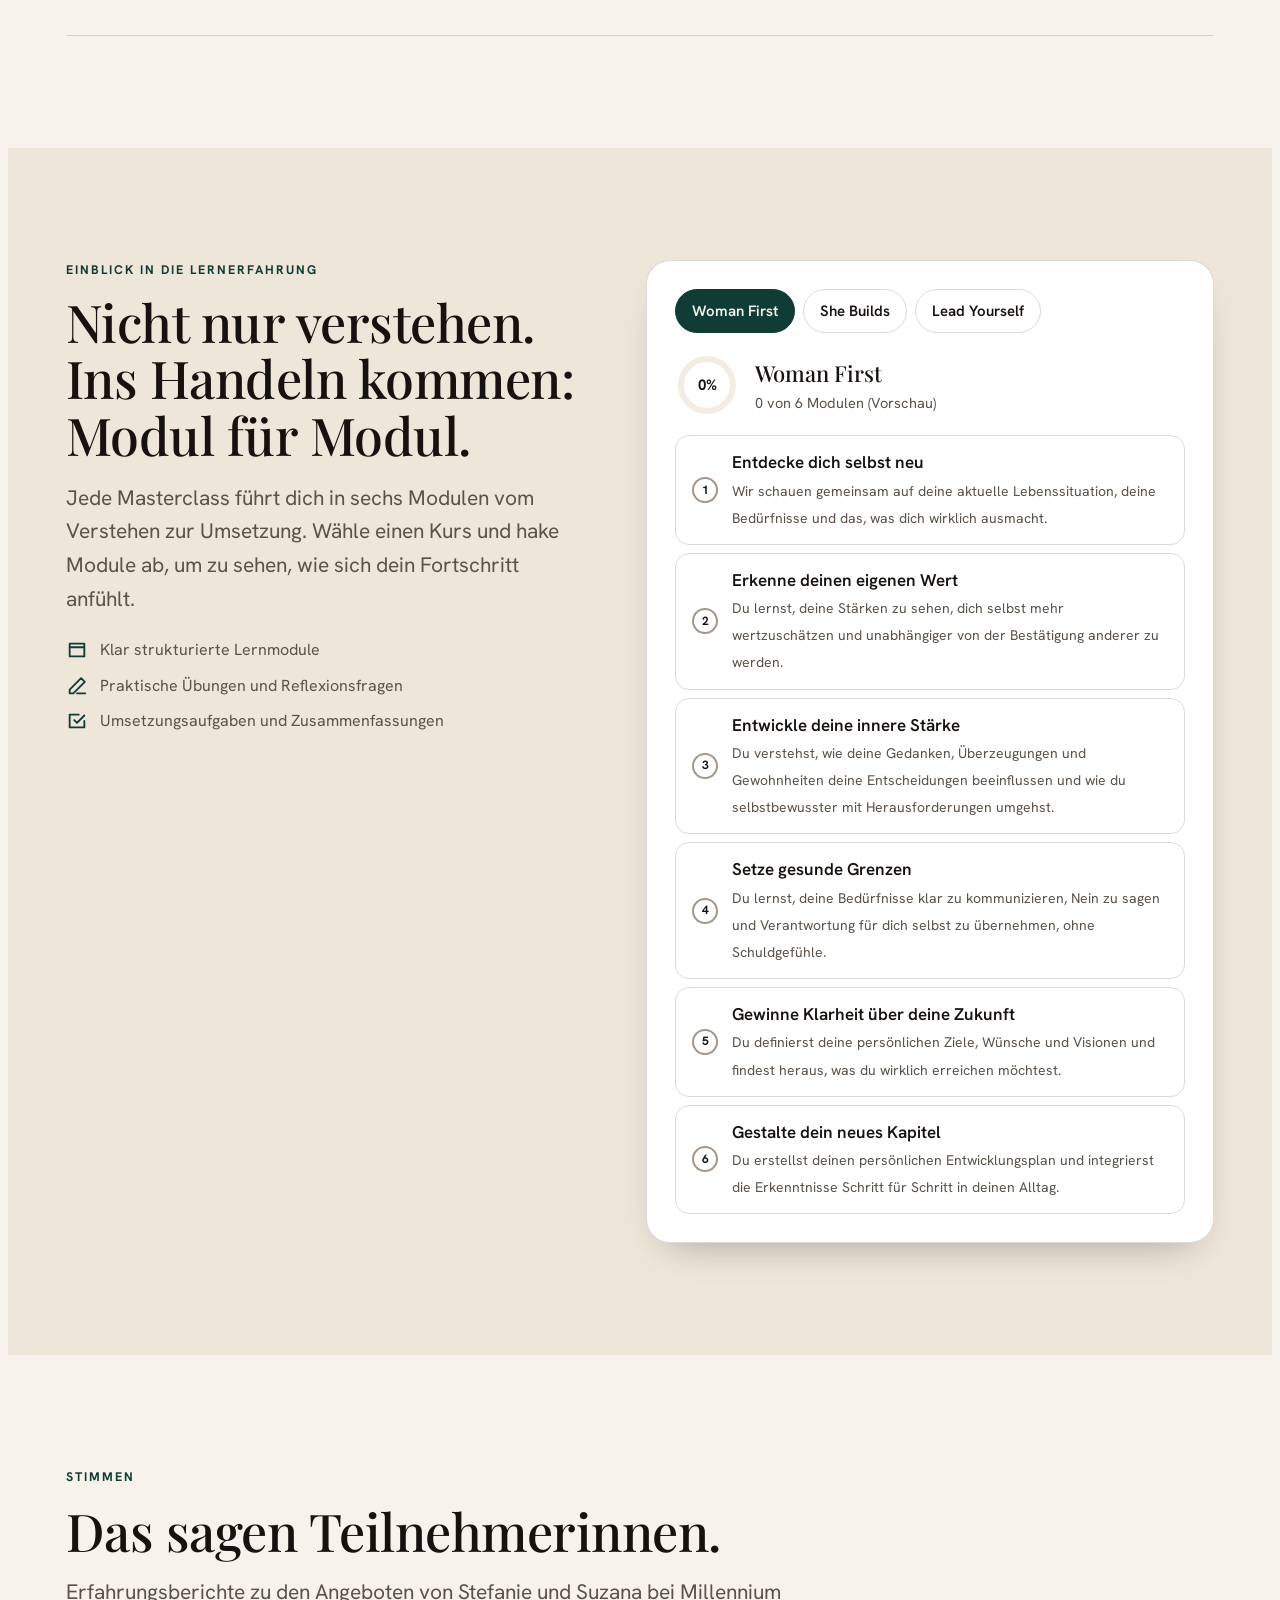
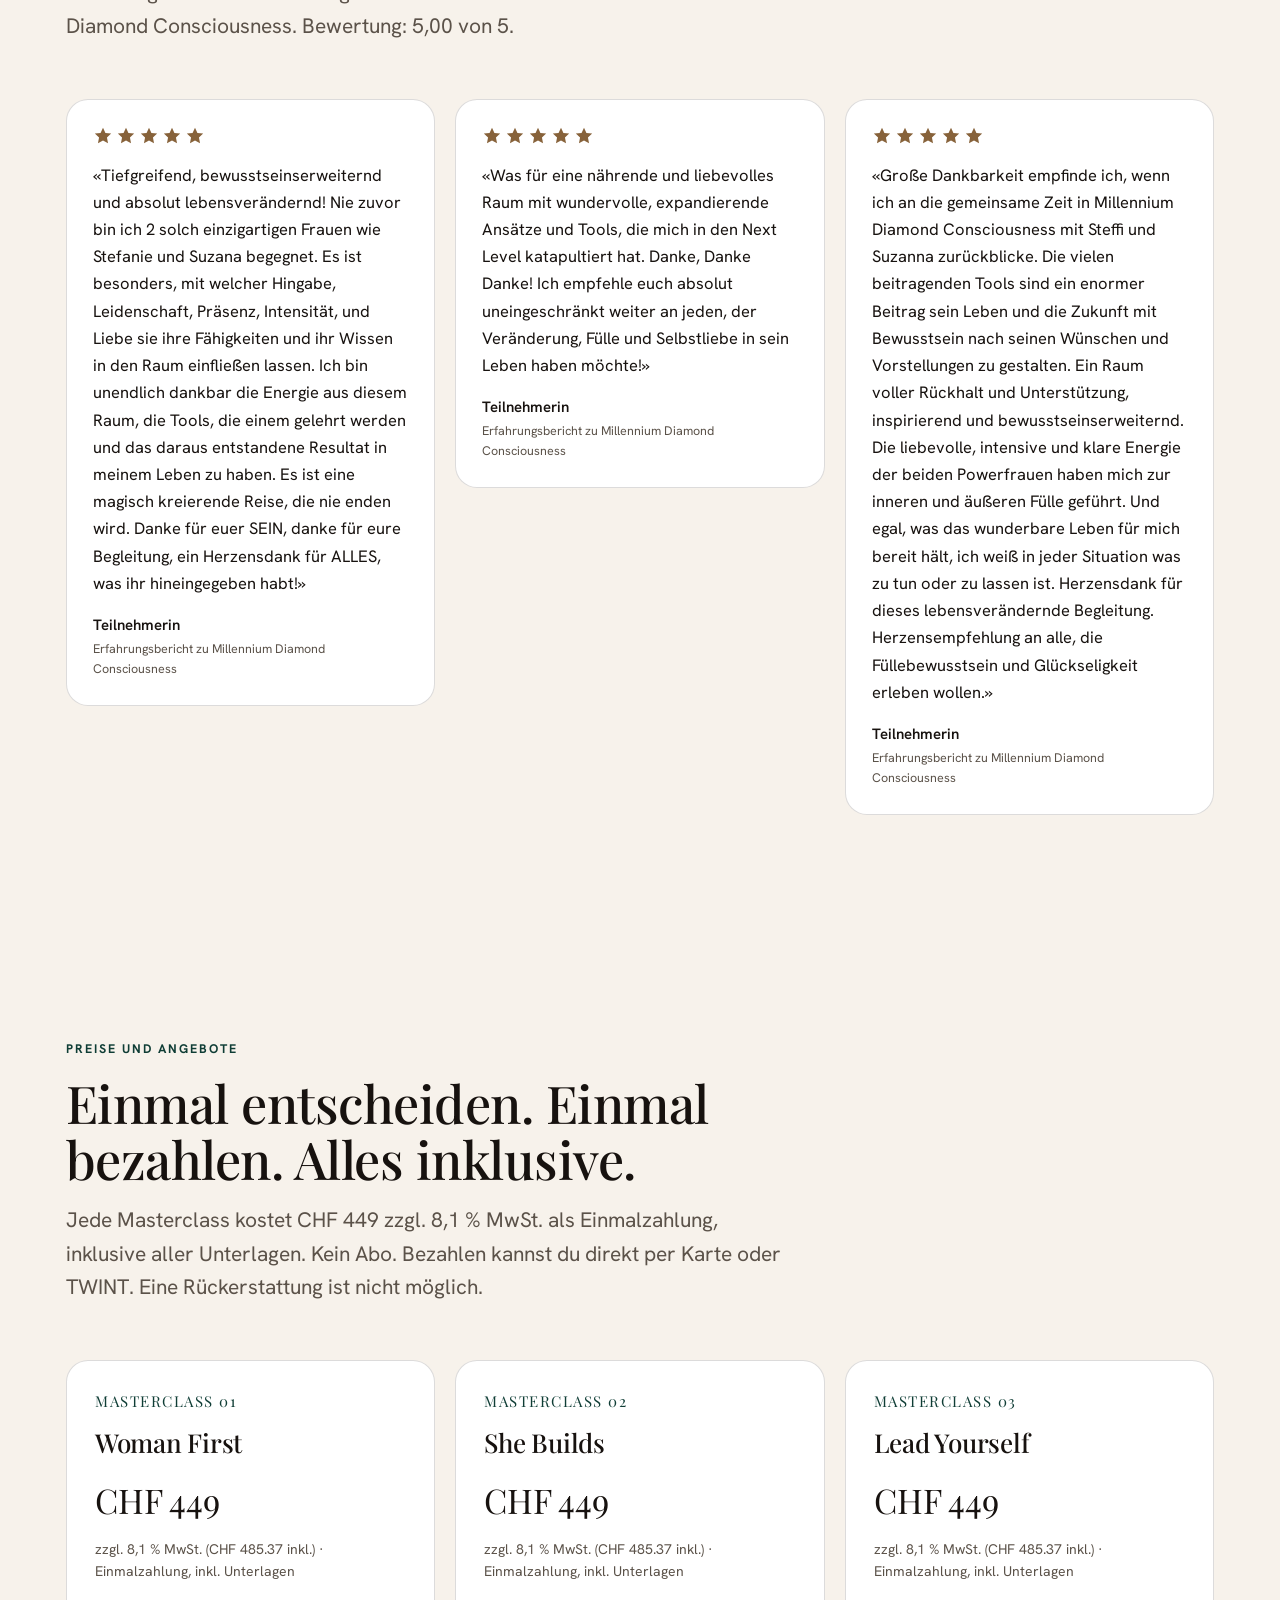
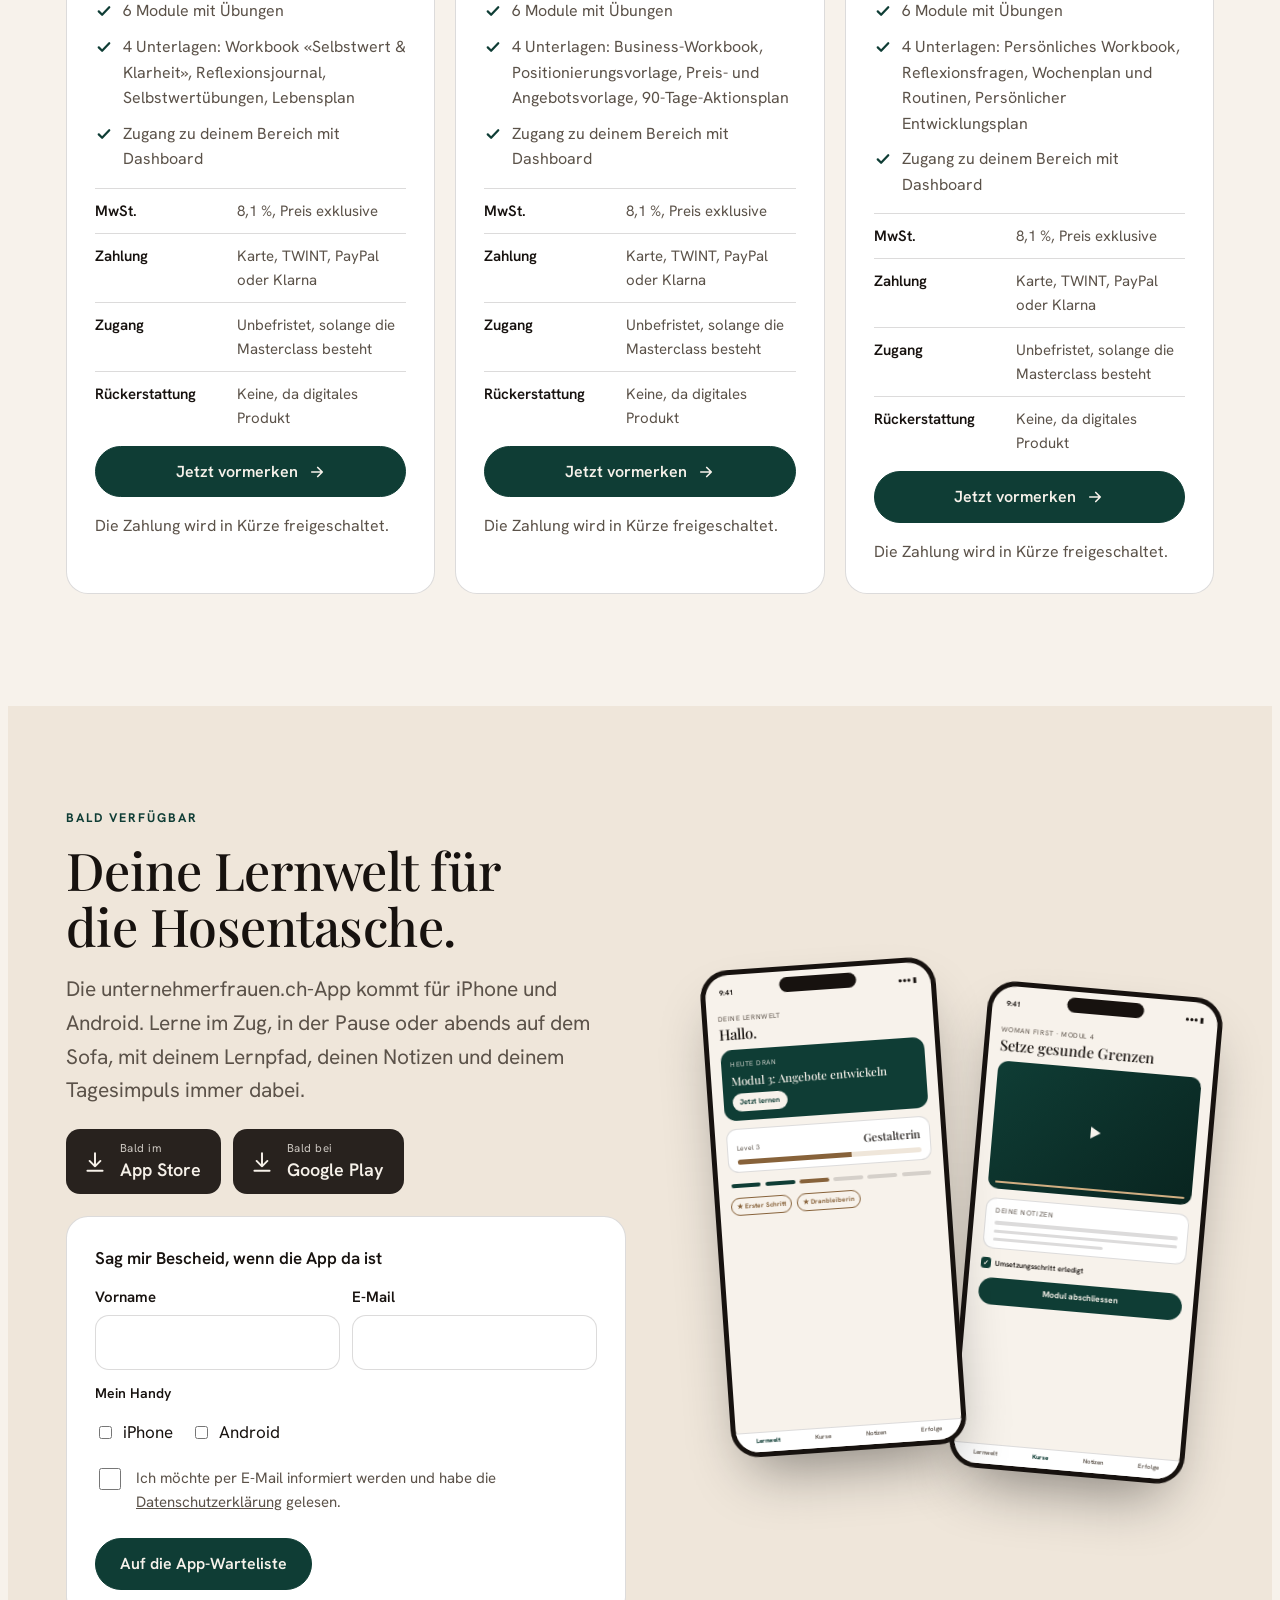
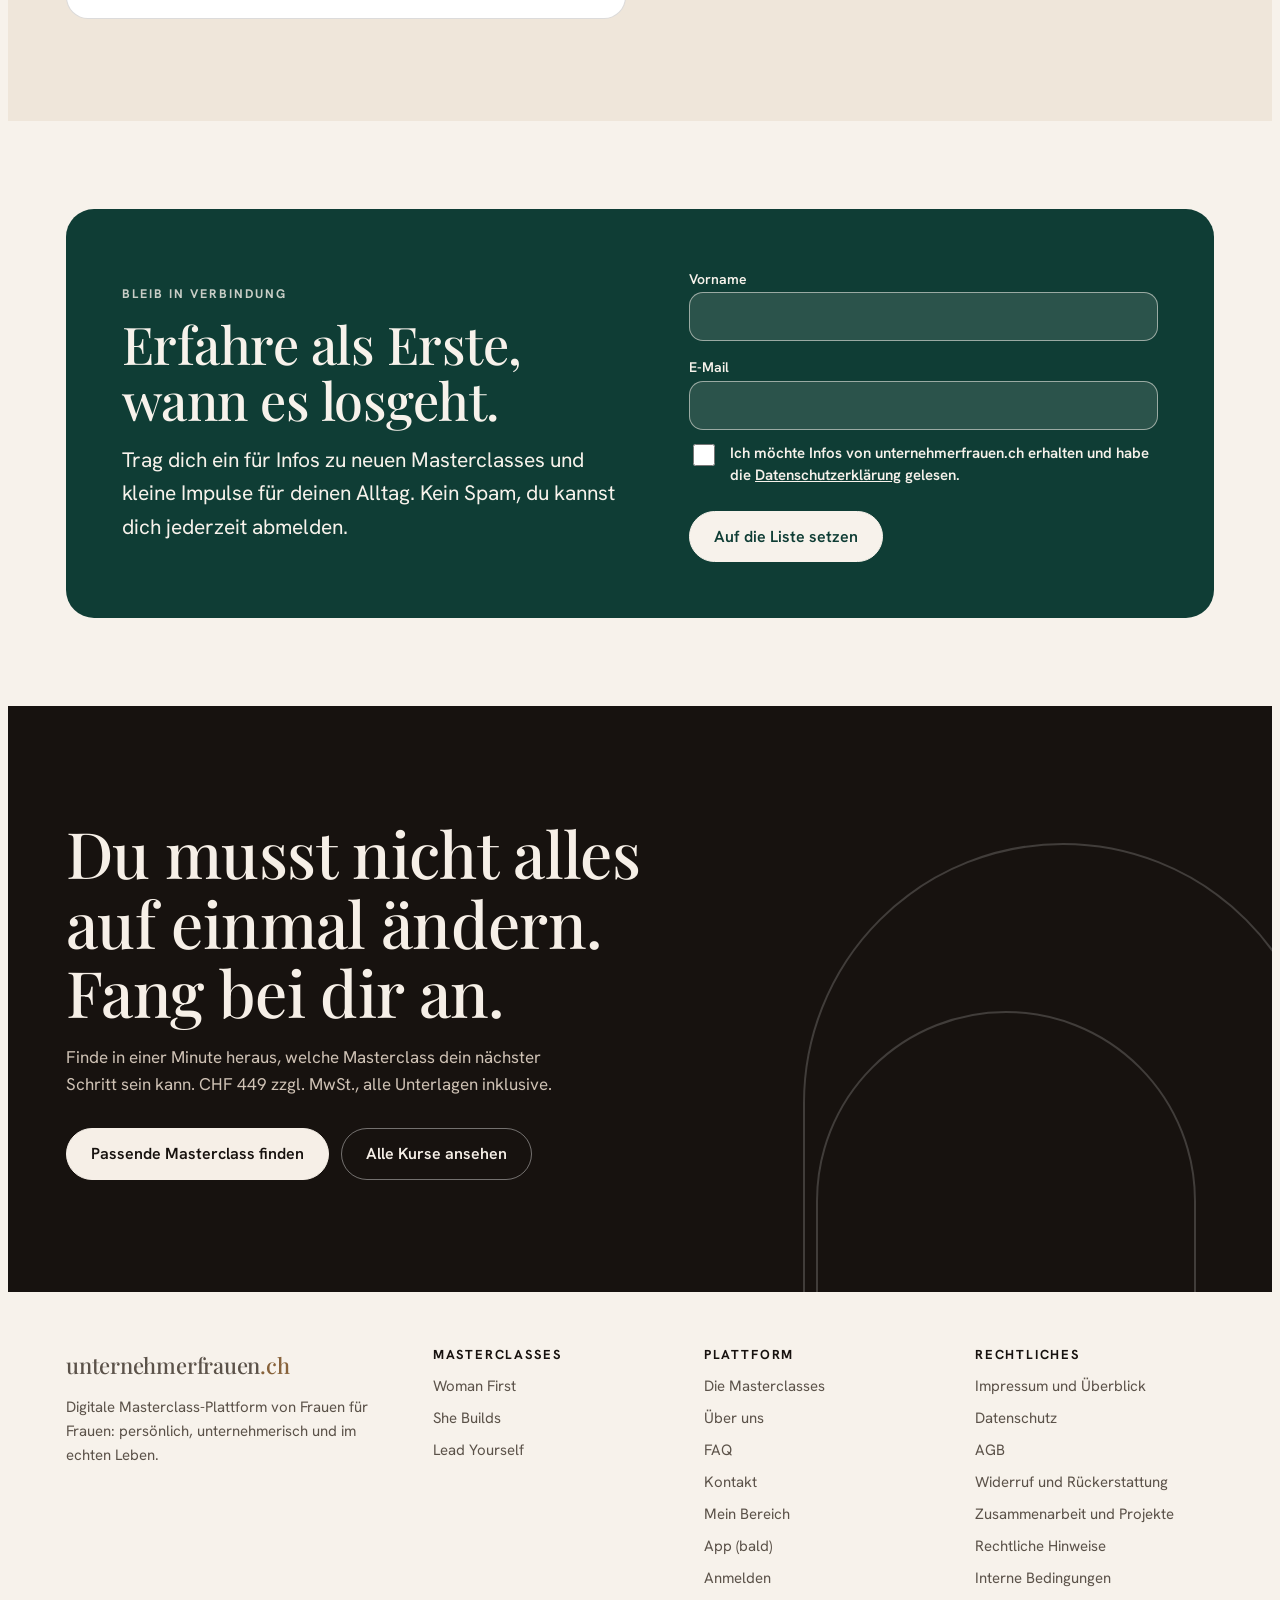
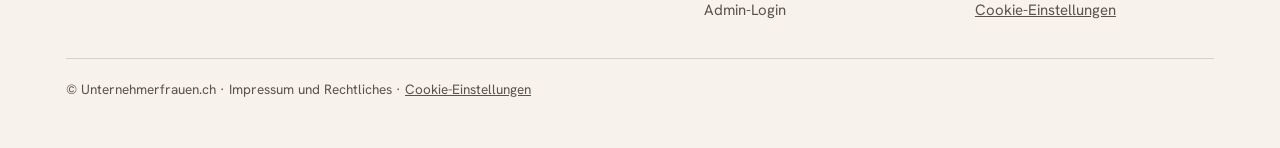
==== commit ceb97dfa: "Add files via upload" ====
--- a/index.html
+++ b/index.html
@@ -77,7 +77,7 @@
         <div class="hchip c2" aria-hidden="true"><svg viewBox="0 0 44 44"><circle class="bg" cx="22" cy="22" r="18"/><circle class="fg" cx="22" cy="22" r="18"/></svg><span><b>Dein Lernpfad</b><small>Modul 4 von 6</small></span></div>
         <div class="hchip c3" aria-hidden="true"><i>✦</i><span><b>Tagesimpuls</b><small>Welches Nein schafft dir Raum?</small></span></div>
         <a class="hc h1c float" href="#woman-first" data-par=".05"><img data-img="p.card" alt="Zwei Frauen in Schwarz sitzen nah beieinander und lächeln" width="505" height="308"><span class="lab">01 Woman First</span></a>
-        <a class="hc h2c float" href="#she-builds" data-par=".1"><img data-img="b.hero" alt="Zwei Frauen in Schwarz posieren selbstbewusst vor hellem Hintergrund" width="612" height="488"><span class="lab">02 She Builds</span></a>
+        <a class="hc h2c float" href="#she-builds" data-par=".1"><img data-img="b.hero" alt="Zwei Frauen in Schwarz sitzen nah beieinander auf einem hellen Sofa" width="612" height="488"><span class="lab">02 She Builds</span></a>
         <a class="hc h3c float" href="#lead-yourself" data-par=".02"><img data-img="a.hero" alt="Eine Frau mit blondem Haar blickt nachdenklich zur Seite" width="465" height="400"><span class="lab">03 Lead Yourself</span></a>
       </div>
     </div>
@@ -149,7 +149,7 @@
   <section id="ueber-uns">
     <div class="wrap">
       <div class="sec-head rv"><p class="eyebrow">Die Menschen hinter der Marke</p><h2 class="h2">Von Frauen, die deinen Alltag kennen.</h2><p class="lead">Die Gründerinnen hinter unternehmerfrauen.ch.</p></div>
-      <div class="founders rv"><img data-img="b.hero" alt="Zwei Frauen in Schwarz posieren selbstbewusst vor hellem Hintergrund" width="612" height="488"><div><p class="quote">Erfolg entsteht, wenn du an dich glaubst und ins Handeln kommst.</p><p class="eyebrow" style="margin-top:14px">Stefanie &amp; Suzana</p></div></div>
+      <div class="founders rv"><img data-img="b.hero" alt="Zwei Frauen in Schwarz sitzen nah beieinander auf einem hellen Sofa" width="612" height="488"><div><p class="quote">Erfolg entsteht, wenn du an dich glaubst und ins Handeln kommst.</p><p class="eyebrow" style="margin-top:14px">Stefanie &amp; Suzana</p></div></div>
       <div class="about rv">
         <h3 class="h3">Das sind wir: Suzana und Stefanie</h3>
         <p>Seit über 4 Jahren helfen wir selbstständigen Unternehmerinnen dabei, persönlich, unternehmerisch und wirtschaftlich zu wachsen.</p>
--- a/style.css
+++ b/style.css
@@ -360,7 +360,7 @@
 .card:hover .art img{transform:scale(1.06)}
 .quote{font-family:var(--f-script);font-size:clamp(38px,5.5vw,68px);line-height:1.05;color:var(--gold);max-width:24ch;font-weight:400}
 .founders{display:grid;grid-template-columns:1fr 1fr;gap:clamp(20px,4vw,56px);align-items:center;margin-bottom:28px}
-.founders img{width:100%;aspect-ratio:4/3;object-fit:cover;object-position:50% 20%;border-radius:120px 24px 24px 24px;box-shadow:var(--shadow)}
+.founders img{width:100%;aspect-ratio:4/3;height:auto;object-fit:cover;object-position:50% 20%;border-radius:120px 24px 24px 24px;box-shadow:var(--shadow)}
 @media(max-width:760px){.founders{grid-template-columns:1fr}}
 .cx-grid{display:grid;grid-template-columns:1.1fr .9fr;gap:clamp(24px,4vw,64px);align-items:center;margin-top:12px}
 @media(max-width:900px){.cx-grid{grid-template-columns:1fr}}
@@ -376,7 +376,7 @@
 .ben svg{width:24px;height:24px}
 .trustrow{display:flex;flex-wrap:wrap;gap:6px 18px;font-size:14px;color:var(--ink2);margin-top:18px}
 .cphoto{position:relative;padding-bottom:12%}
-.cphoto .main{width:100%;aspect-ratio:4/3;object-fit:cover;object-position:50% 20%;border-radius:120px 24px 24px 24px;display:block;box-shadow:var(--shadow)}
+.cphoto .main{width:100%;height:auto;aspect-ratio:4/3;object-fit:cover;object-position:50% 20%;border-radius:120px 24px 24px 24px;display:block;box-shadow:var(--shadow)}
 .cphoto .mock{position:absolute;right:-2%;bottom:0;width:58%;border-radius:16px;box-shadow:var(--shadow);border:4px solid var(--bg)}
 .expect{background:var(--band);color:var(--on-band)}
 .expect .eyebrow{color:var(--gold)}
@@ -620,13 +620,13 @@
 .lead-box .err{color:var(--on-accent);font-weight:600}
 .lead-box .status{background:var(--on-accent);color:var(--accent);font-weight:600}
 /* Mobil: Heldenbild-Collage mittig und symmetrisch */
-@media(max-width:860px){.hcs{margin-inline:auto;justify-self:center}.h3c{left:17%!important}.hchip.c1{left:0!important}.hchip.c2{right:0!important}}
+@media(max-width:860px){.hcs{margin-inline:auto;justify-self:center;aspect-ratio:auto;display:grid;grid-template-columns:1fr 1fr;gap:12px;max-width:440px}.hcs .hc{position:relative;inset:auto;left:auto!important;right:auto!important;top:auto!important;width:100%;animation:none!important;transform:none!important;border-radius:22px;margin:0}.hcs .h1c{grid-column:1/-1;border-radius:90px 22px 22px 22px}.hcs .h2c{border-radius:22px}.hcs .h3c{border-radius:22px 22px 90px 22px}.hcs .hc .lab{left:10px;bottom:10px;font-size:12px;padding:5px 11px}.hcs .hchip{display:none!important}}
 /* Bildausschnitte: Köpfe nicht abschneiden */
 
 /* Kopfzeile: schmal halten */
 nav.main a,.bar .btn{white-space:nowrap}
 @media(max-width:1360px){nav.main a{padding:8px 7px;font-size:14px}.bar{gap:8px}.bar .btn{padding-inline:13px;font-size:14px}}
-@media(max-width:520px){#ctrySel{padding:0 8px!important;font-size:.72rem!important}.bar{gap:4px}}
+@media(max-width:520px){#ctrySel{padding:0 22px 0 10px!important;font-size:.72rem!important;background-position:right 8px center!important}.bar{gap:4px}}
 .legal-toc{margin:22px 0 8px;padding:18px 22px;border:1px solid var(--line);border-radius:16px;background:var(--surface)}
 .legal-toc ol{margin:8px 0 0;padding-left:22px;columns:2;column-gap:32px;font-size:15px}
 .legal-toc li{margin:3px 0;break-inside:avoid}
@@ -656,3 +656,4 @@
 .ctry{display:inline-flex;align-items:center}.sr{position:absolute;width:1px;height:1px;overflow:hidden;clip:rect(0 0 0 0);white-space:nowrap}
 #ctrySel{appearance:none;-webkit-appearance:none;height:44px;border:1px solid var(--line);border-radius:99px;background:var(--surface) url("data:image/svg+xml,%3Csvg xmlns='http://www.w3.org/2000/svg' width='10' height='6' fill='none' stroke='%23888' stroke-width='1.6'%3E%3Cpath d='M1 1l4 4 4-4'/%3E%3C/svg%3E") no-repeat right 12px center;color:var(--ink);font:600 .78rem/1 inherit;letter-spacing:.04em;padding:0 30px 0 14px;cursor:pointer}
 #ctrySel:focus-visible{outline:2px solid var(--accent);outline-offset:2px}
+@media print{body *{visibility:hidden!important}#viewer,#viewer *{visibility:visible!important}#viewer{position:absolute;left:0;top:0;width:100%;box-shadow:none!important;border:0!important}#viewer .seg,#viewer .small-note{display:none!important}}
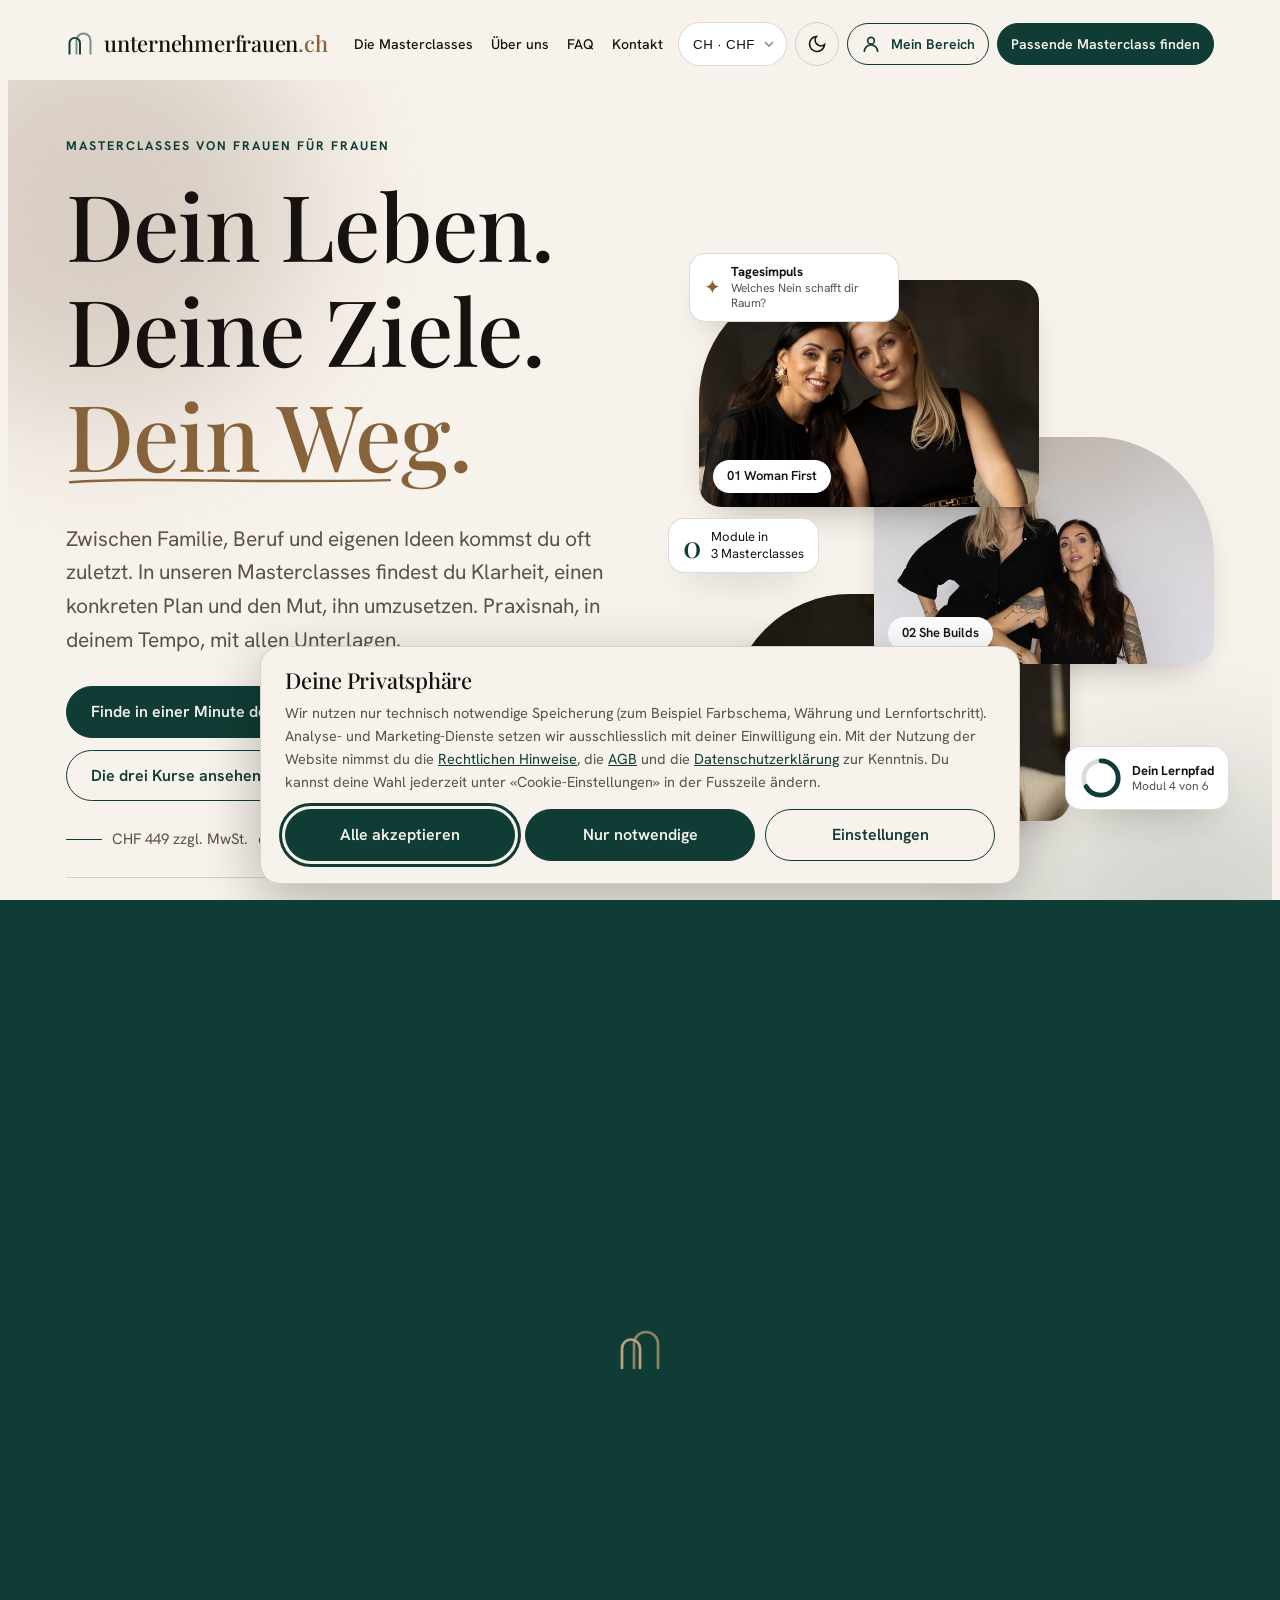
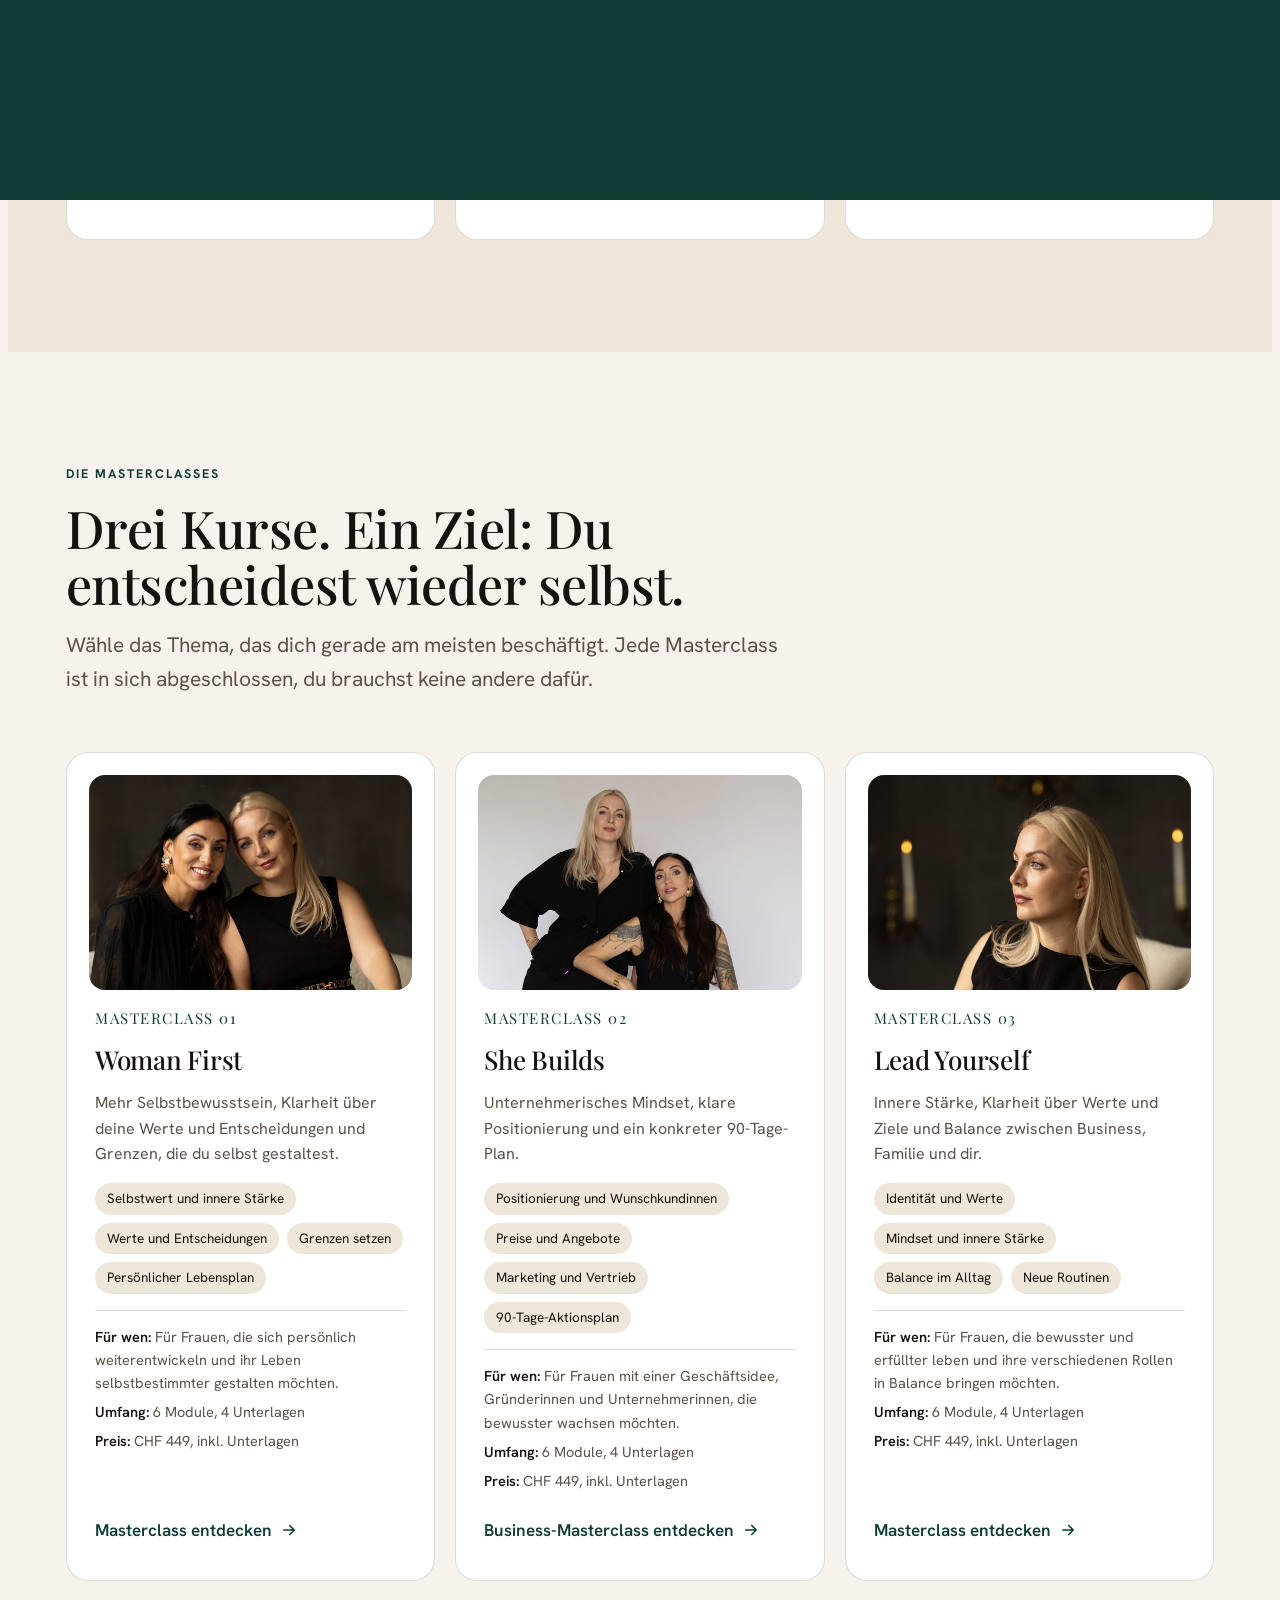
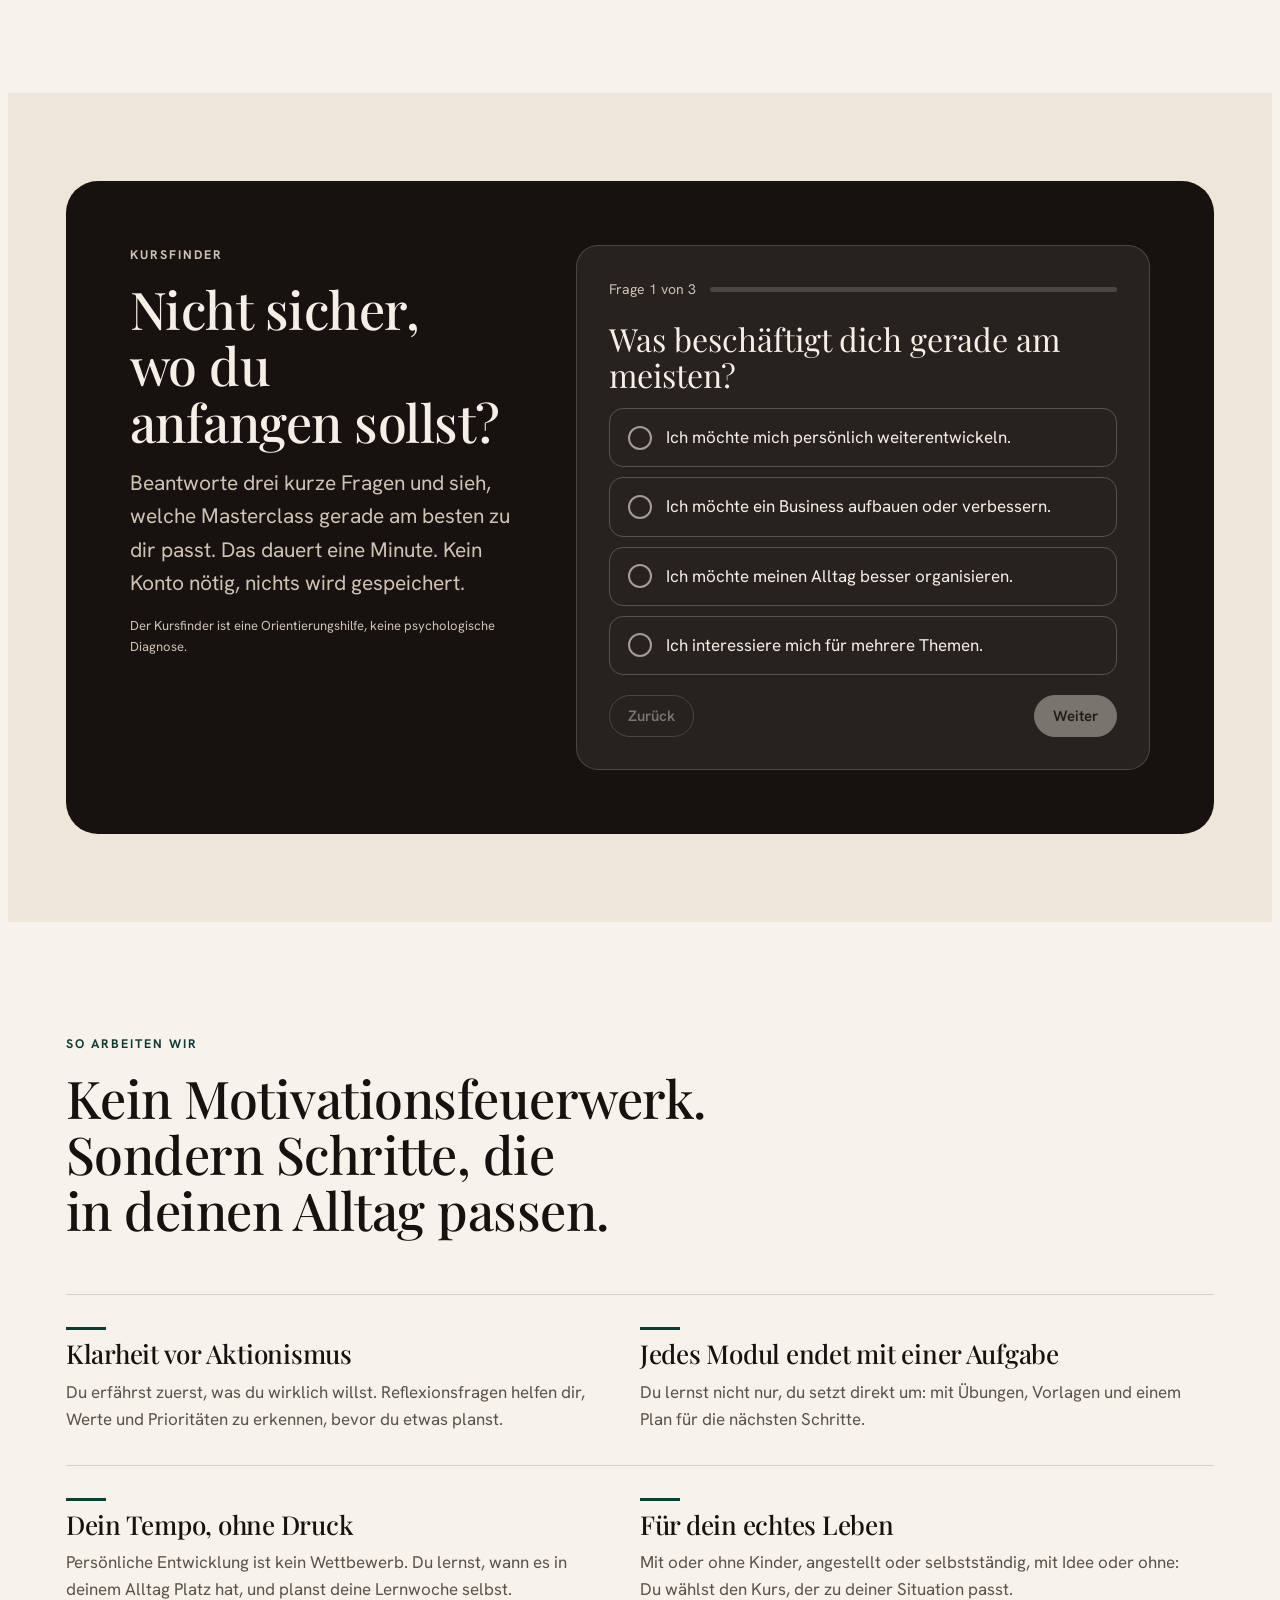
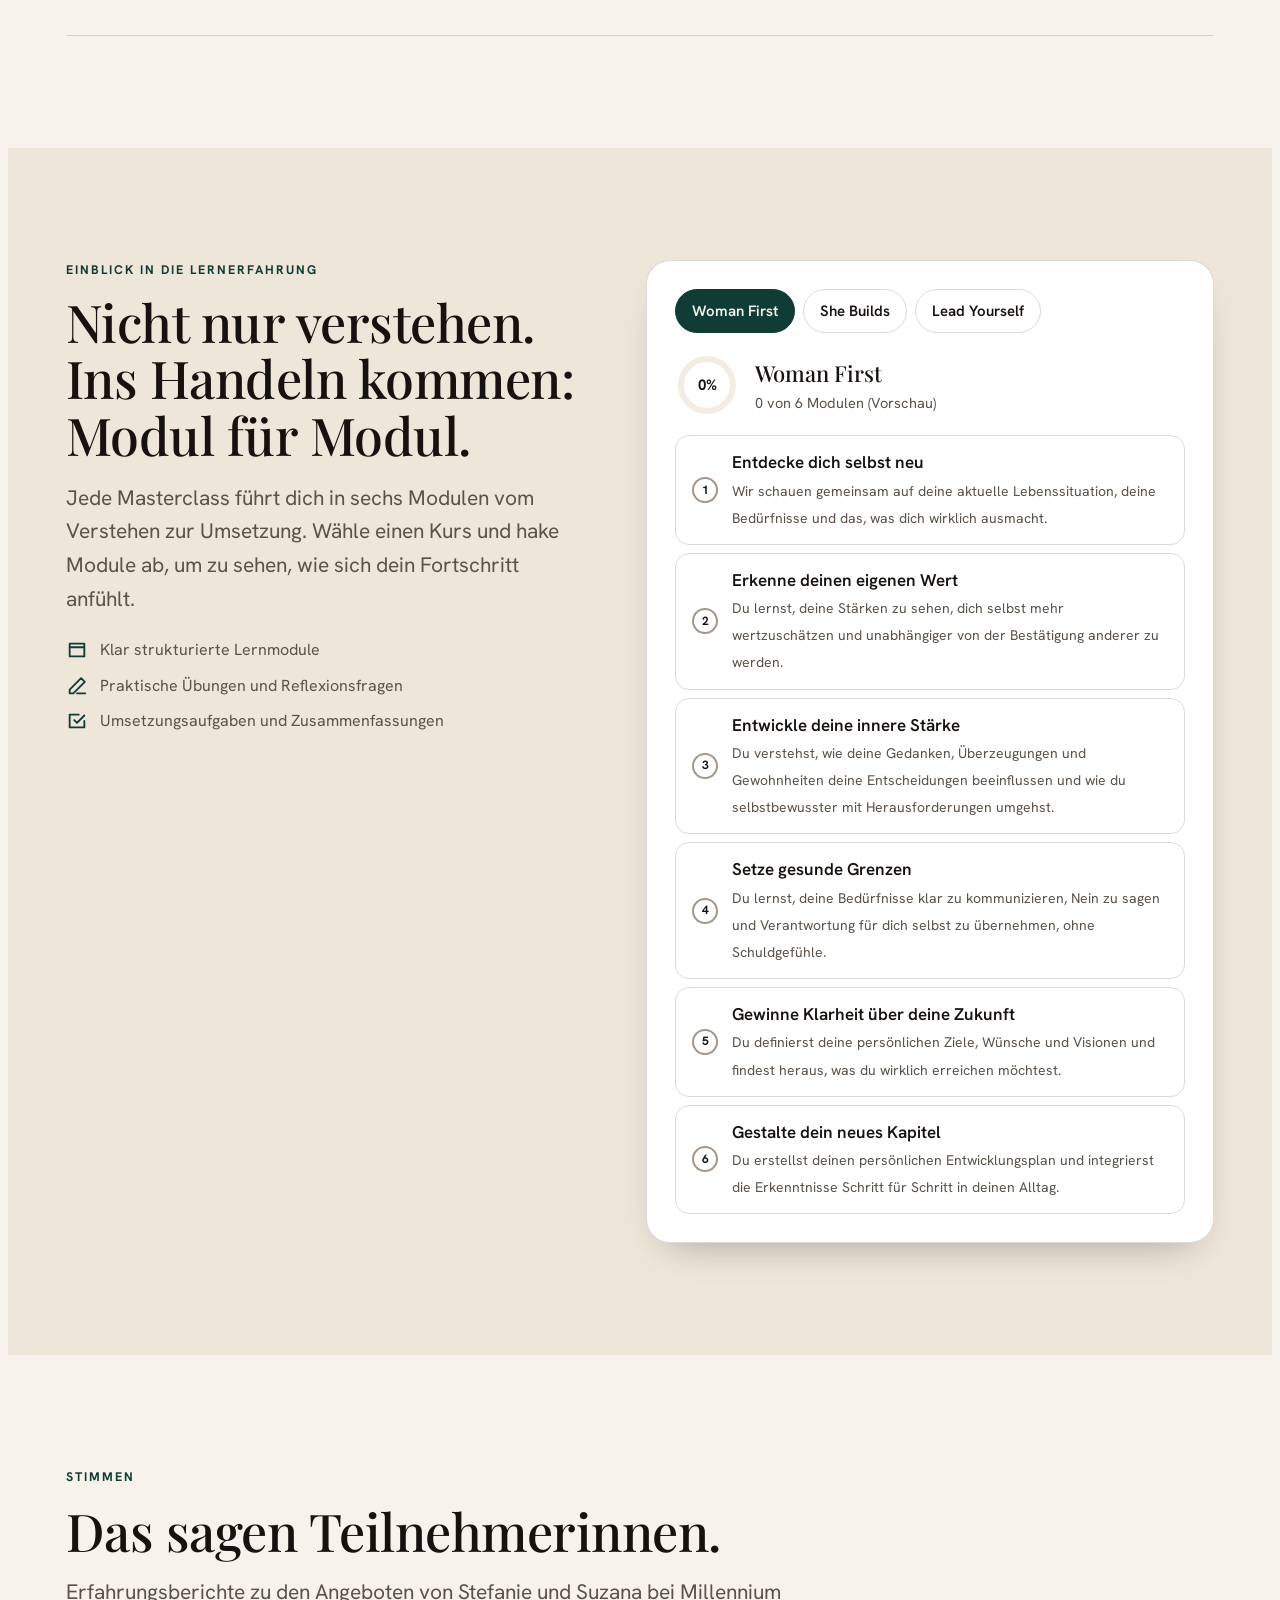
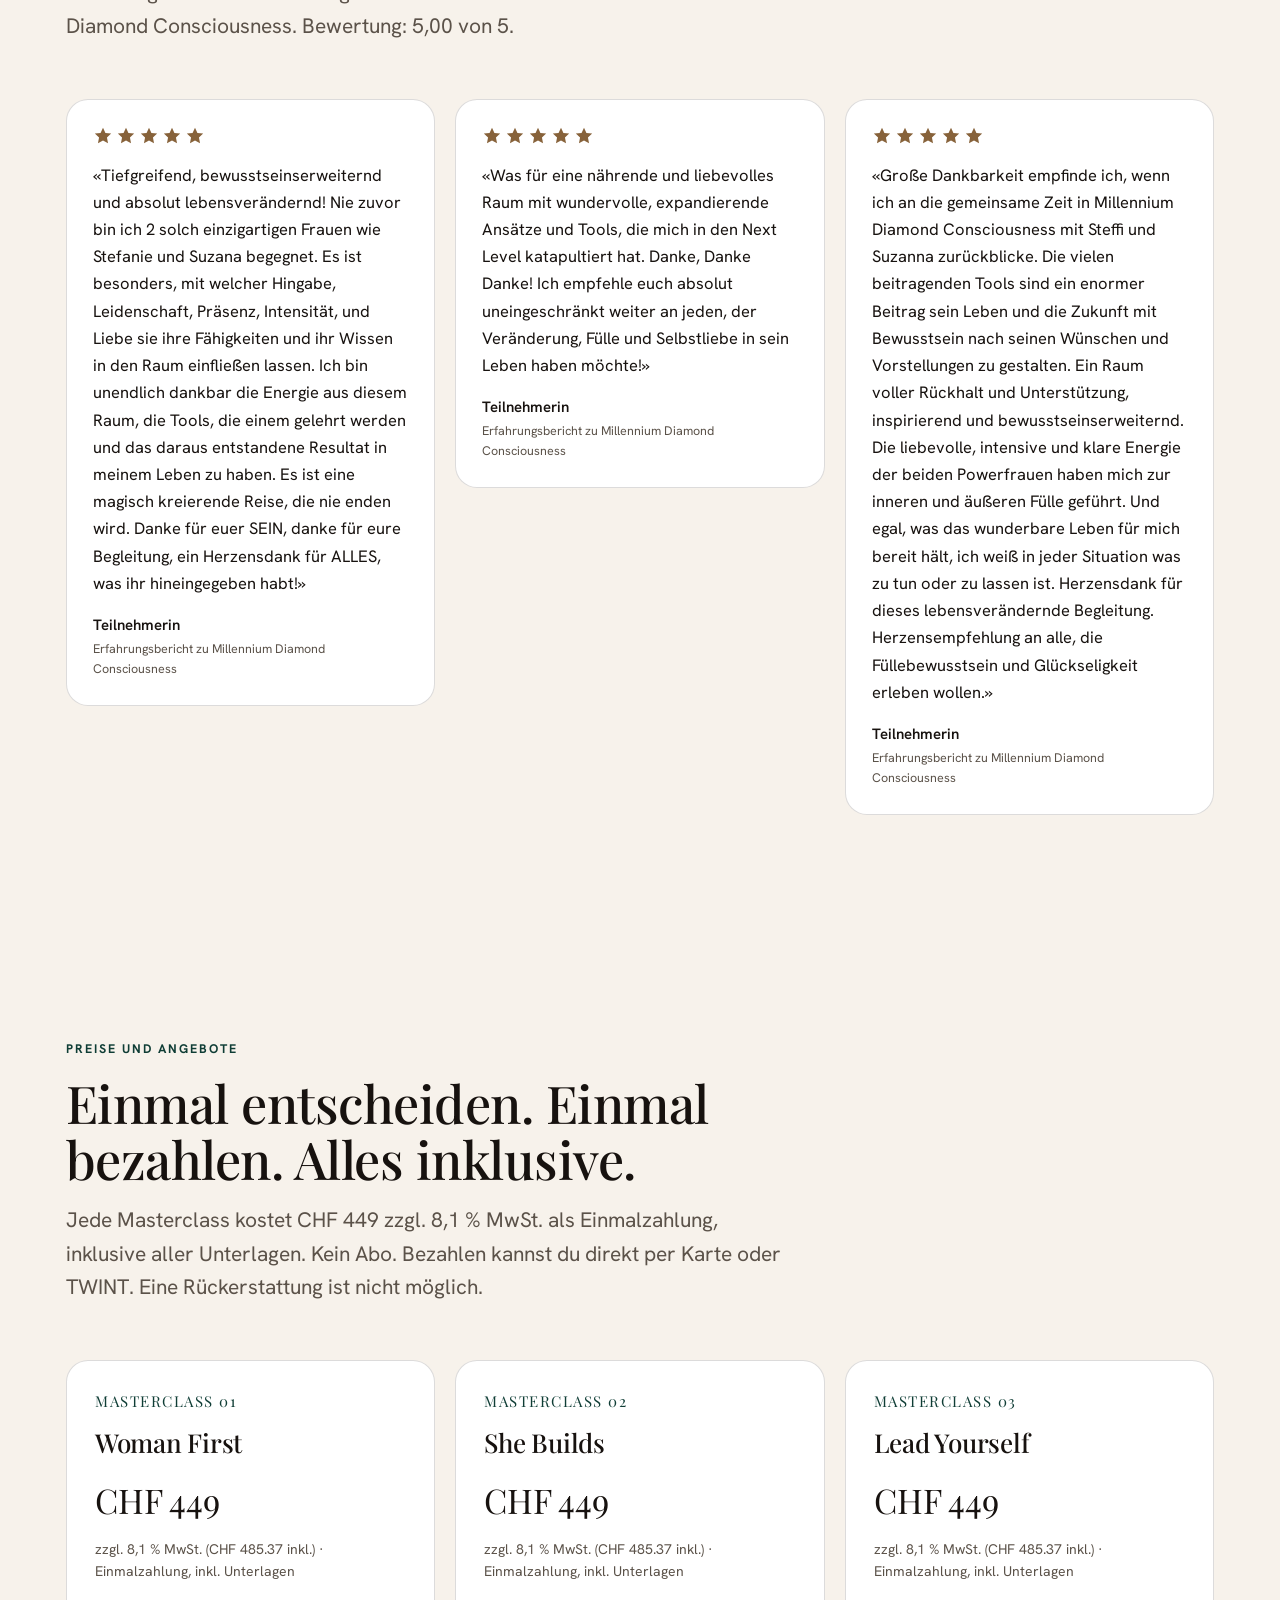
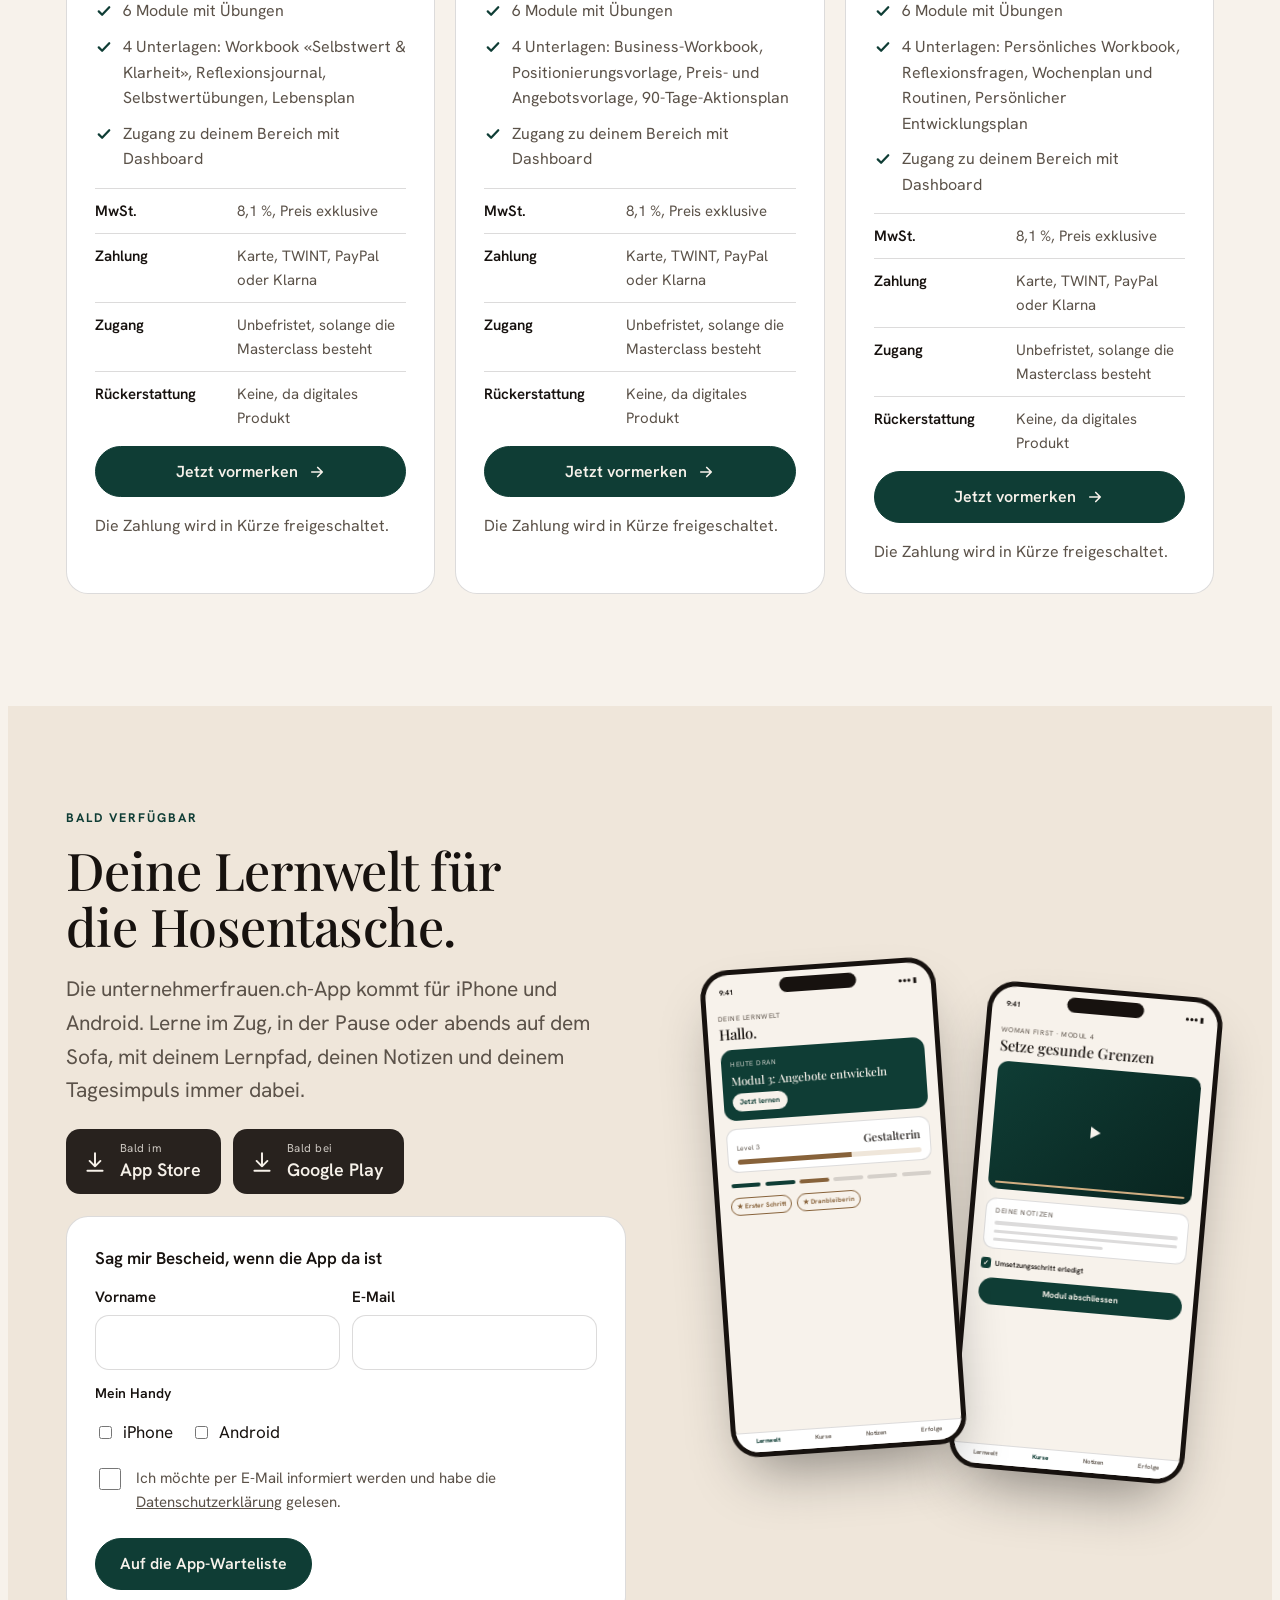
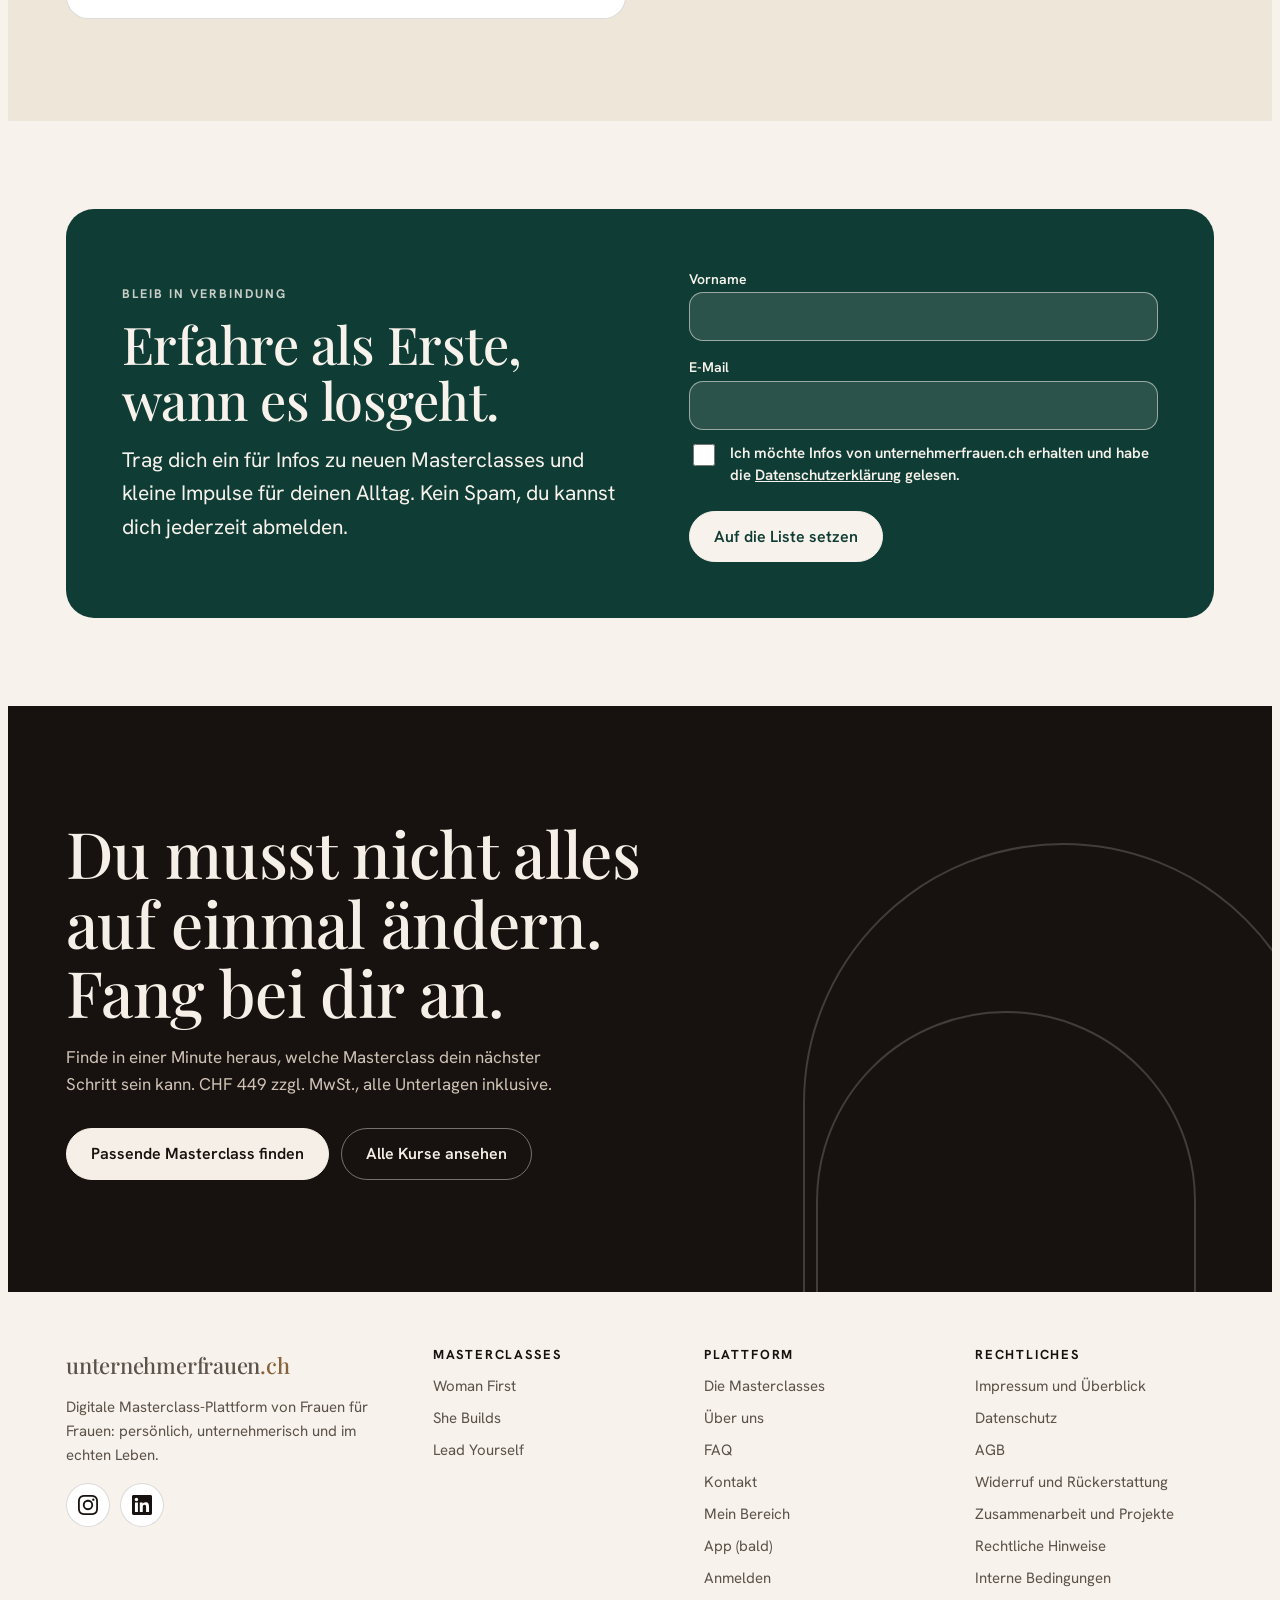
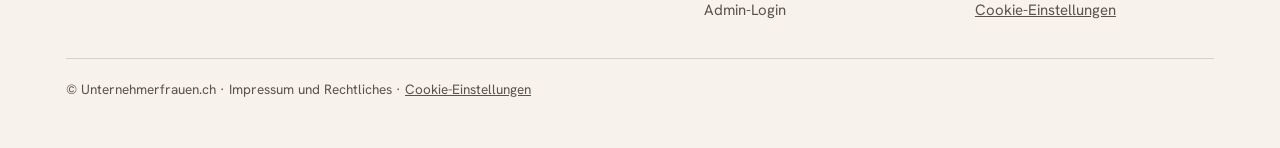
==== commit 9b3e5f0d: "Add files via upload" ====
--- a/index.html
+++ b/index.html
@@ -76,9 +76,9 @@
         <div class="hchip c1" aria-hidden="true"><b data-hc="mods">0</b><span>Module in<br>3 Masterclasses</span></div>
         <div class="hchip c2" aria-hidden="true"><svg viewBox="0 0 44 44"><circle class="bg" cx="22" cy="22" r="18"/><circle class="fg" cx="22" cy="22" r="18"/></svg><span><b>Dein Lernpfad</b><small>Modul 4 von 6</small></span></div>
         <div class="hchip c3" aria-hidden="true"><i>✦</i><span><b>Tagesimpuls</b><small>Welches Nein schafft dir Raum?</small></span></div>
-        <a class="hc h1c float" href="#woman-first" data-par=".05"><img data-img="p.card" alt="Zwei Frauen in Schwarz sitzen nah beieinander und lächeln" width="505" height="308"><span class="lab">01 Woman First</span></a>
-        <a class="hc h2c float" href="#she-builds" data-par=".1"><img data-img="b.hero" alt="Zwei Frauen in Schwarz sitzen nah beieinander auf einem hellen Sofa" width="612" height="488"><span class="lab">02 She Builds</span></a>
-        <a class="hc h3c float" href="#lead-yourself" data-par=".02"><img data-img="a.hero" alt="Eine Frau mit blondem Haar blickt nachdenklich zur Seite" width="465" height="400"><span class="lab">03 Lead Yourself</span></a>
+        <a class="hc h1c float" href="#woman-first" data-par=".05"><img data-img="p.card" alt="Zwei Frauen in Schwarz sitzen eng beieinander auf einem hellen Sofa und lächeln" width="1100" height="825"><span class="lab">01 Woman First</span></a>
+        <a class="hc h2c float" href="#she-builds" data-par=".1"><img data-img="b.hero" alt="Zwei Frauen in Schwarz sitzen vor hellem Studiohintergrund auf weissen Podesten" width="1100" height="825"><span class="lab">02 She Builds</span></a>
+        <a class="hc h3c float" href="#lead-yourself" data-par=".02"><img data-img="a.hero" alt="Eine Frau mit blondem Haar sitzt im Sessel und blickt nachdenklich zur Seite" width="1100" height="825"><span class="lab">03 Lead Yourself</span></a>
       </div>
     </div>
   </section>
@@ -149,7 +149,7 @@
   <section id="ueber-uns">
     <div class="wrap">
       <div class="sec-head rv"><p class="eyebrow">Die Menschen hinter der Marke</p><h2 class="h2">Von Frauen, die deinen Alltag kennen.</h2><p class="lead">Die Gründerinnen hinter unternehmerfrauen.ch.</p></div>
-      <div class="founders rv"><img data-img="b.hero" alt="Zwei Frauen in Schwarz sitzen nah beieinander auf einem hellen Sofa" width="612" height="488"><div><p class="quote">Erfolg entsteht, wenn du an dich glaubst und ins Handeln kommst.</p><p class="eyebrow" style="margin-top:14px">Stefanie &amp; Suzana</p></div></div>
+      <div class="founders rv"><img data-img="f.hero" alt="Die Gründerinnen: eine Frau steht in Schwarz, die andere sitzt vor ihr, im Kerzenlicht" width="1100" height="825"><div><p class="quote">Erfolg entsteht, wenn du an dich glaubst und ins Handeln kommst.</p><p class="eyebrow" style="margin-top:14px">Stefanie &amp; Suzana</p><div class="soc-btns" id="foSoc"></div></div></div>
       <div class="about rv">
         <h3 class="h3">Das sind wir: Suzana und Stefanie</h3>
         <p>Seit über 4 Jahren helfen wir selbstständigen Unternehmerinnen dabei, persönlich, unternehmerisch und wirtschaftlich zu wachsen.</p>
--- a/style.css
+++ b/style.css
@@ -311,7 +311,7 @@
 .side a:hover{background:var(--bg2)}
 .side a[aria-current="page"]{background:var(--accent);color:var(--on-accent)}
 .side .me{padding:16px;border:1px solid var(--line);border-radius:18px;background:var(--surface);margin-bottom:10px;font-size:14px;color:var(--ink2)}
-@media(max-width:860px){.app{grid-template-columns:1fr}.side{position:static;display:flex;overflow-x:auto;gap:6px;padding-bottom:6px}.side a{white-space:nowrap}.side .me{display:none}}
+@media(max-width:860px){.app{grid-template-columns:minmax(0,1fr)}.side{position:static;display:flex;overflow-x:auto;gap:6px;padding-bottom:6px}.side a{white-space:nowrap}.side .me{display:none}}
 .dh{display:flex;justify-content:space-between;align-items:flex-end;gap:16px;flex-wrap:wrap;margin-bottom:24px}
 .dh h1{font-size:clamp(30px,4vw,48px);margin-top:6px}
 .kpis{display:grid;grid-template-columns:repeat(4,1fr);gap:14px;margin-bottom:16px}
@@ -626,6 +626,10 @@
 /* Kopfzeile: schmal halten */
 nav.main a,.bar .btn{white-space:nowrap}
 @media(max-width:1360px){nav.main a{padding:8px 7px;font-size:14px}.bar{gap:8px}.bar .btn{padding-inline:13px;font-size:14px}}
+html{overflow-x:clip}
+@media(max-width:1180px){.bar .btn.cta-head{display:none}}
+@media(max-width:520px){.bar>*{flex:none}.bar .logo{flex:0 1 auto;min-width:0;font-size:16px}.bar .dash-link{display:none}}
+@media(max-width:400px){.bar .logo svg{display:none}}
 @media(max-width:520px){#ctrySel{padding:0 22px 0 10px!important;font-size:.72rem!important;background-position:right 8px center!important}.bar{gap:4px}}
 .legal-toc{margin:22px 0 8px;padding:18px 22px;border:1px solid var(--line);border-radius:16px;background:var(--surface)}
 .legal-toc ol{margin:8px 0 0;padding-left:22px;columns:2;column-gap:32px;font-size:15px}
@@ -656,4 +660,31 @@
 .ctry{display:inline-flex;align-items:center}.sr{position:absolute;width:1px;height:1px;overflow:hidden;clip:rect(0 0 0 0);white-space:nowrap}
 #ctrySel{appearance:none;-webkit-appearance:none;height:44px;border:1px solid var(--line);border-radius:99px;background:var(--surface) url("data:image/svg+xml,%3Csvg xmlns='http://www.w3.org/2000/svg' width='10' height='6' fill='none' stroke='%23888' stroke-width='1.6'%3E%3Cpath d='M1 1l4 4 4-4'/%3E%3C/svg%3E") no-repeat right 12px center;color:var(--ink);font:600 .78rem/1 inherit;letter-spacing:.04em;padding:0 30px 0 14px;cursor:pointer}
 #ctrySel:focus-visible{outline:2px solid var(--accent);outline-offset:2px}
+.urk{background:#fffdf8;color:#2a2320;border:2px solid var(--gold);border-radius:6px;padding:10px;margin-top:16px}
+.urk-in{border:1px solid var(--gold);padding:clamp(24px,5vw,60px) clamp(16px,4vw,48px);text-align:center;display:grid;gap:12px;justify-items:center}
+.urk-brand{font-size:13px;letter-spacing:.22em;text-transform:uppercase;margin:0}.urk-eyebrow{font-size:clamp(34px,6vw,60px);font-family:inherit;margin:0;font-weight:500}
+.urk-small{margin:0;font-size:15px;opacity:.8}.urk-name{font-size:clamp(30px,5.5vw,56px);margin:4px 0;font-weight:500;overflow-wrap:anywhere}.urk-course{font-size:clamp(22px,4vw,38px);margin:4px 0;font-weight:500}
+.urk-sign{display:flex;gap:clamp(24px,8vw,90px);flex-wrap:wrap;justify-content:center;margin-top:18px}.urk-sign div{display:grid;gap:2px;border-top:1px solid #2a2320;padding-top:8px;min-width:150px}.urk-sign small{opacity:.7}
+.urk-code{font-size:12px;opacity:.7;margin:12px 0 0;overflow-wrap:anywhere}.urk-note{font-size:12px;opacity:.7;margin:0}
+@media print{#cert,#cert *{visibility:visible!important}#cert{position:absolute;left:0;top:0;width:100%}.nocert{display:none!important}}
 @media print{body *{visibility:hidden!important}#viewer,#viewer *{visibility:visible!important}#viewer{position:absolute;left:0;top:0;width:100%;box-shadow:none!important;border:0!important}#viewer .seg,#viewer .small-note{display:none!important}}
+
+.soc-btns{display:flex;flex-wrap:wrap;gap:10px;margin-top:20px}
+.soc-btn{display:inline-flex;align-items:center;gap:9px;min-height:46px;padding:0 18px 0 14px;border:1.5px solid var(--accent);border-radius:99px;color:var(--accent);background:var(--surface);font-weight:600;font-size:15px;text-decoration:none;transition:background .25s,color .25s,transform .25s}
+.soc-btn svg{width:20px;height:20px;fill:currentColor;flex:none}
+.soc-btn:hover{background:var(--accent);color:#fff;transform:translateY(-2px)}
+@media(max-width:520px){.soc-btn{flex:1 1 100%;justify-content:center}}
+
+.lg-tabs{display:none}
+.linkbtn{background:none;border:0;padding:0;color:var(--accent);font:inherit;text-decoration:underline;cursor:pointer}
+.sb-ov{position:fixed;inset:0;z-index:90;background:rgba(20,20,20,.55);display:grid;place-items:center;padding:16px}
+.sb-ov .card{width:min(420px,100%);display:grid;gap:14px}
+.lg-tabs{display:flex;gap:6px;padding:5px;margin:22px 0 16px;max-width:620px;background:var(--bg2);border-radius:99px;border:1px solid var(--line)}.lg-tabs button{flex:1;min-height:46px;border:0;border-radius:99px;background:transparent;color:var(--ink);font:inherit;font-weight:600;font-size:15px;cursor:pointer}.lg-tabs button.on{background:var(--accent);color:#fff}
+.lg-grid.show-in #sbReg,.lg-grid.show-in #sbReq,.lg-grid.show-rq #sbLogin,.lg-grid.show-rq #sbReg,.lg-grid.show-ac #sbLogin,.lg-grid.show-ac #sbReq{display:none!important}.lg-grid.show-in,.lg-grid.show-rq,.lg-grid.show-ac{grid-template-columns:minmax(0,520px)}
+@media(max-width:700px){
+.lg-tabs{display:flex;gap:6px;padding:5px;margin:22px 0 16px;background:var(--bg2);border-radius:99px;border:1px solid var(--line)}
+.lg-tabs button{flex:1;min-height:46px;border:0;border-radius:99px;background:transparent;color:var(--ink);font:inherit;font-weight:600;font-size:15px;cursor:pointer}
+.lg-tabs button.on{background:var(--accent);color:#fff}
+.lg-grid.show-in #sbReg,.lg-grid.show-in #sbReq,.lg-grid.show-rq #sbLogin,.lg-grid.show-rq #sbReg,.lg-grid.show-ac #sbLogin,.lg-grid.show-ac #sbReq{display:none!important}
+.fld input,.fld select,.fld textarea{font-size:16px}
+}
